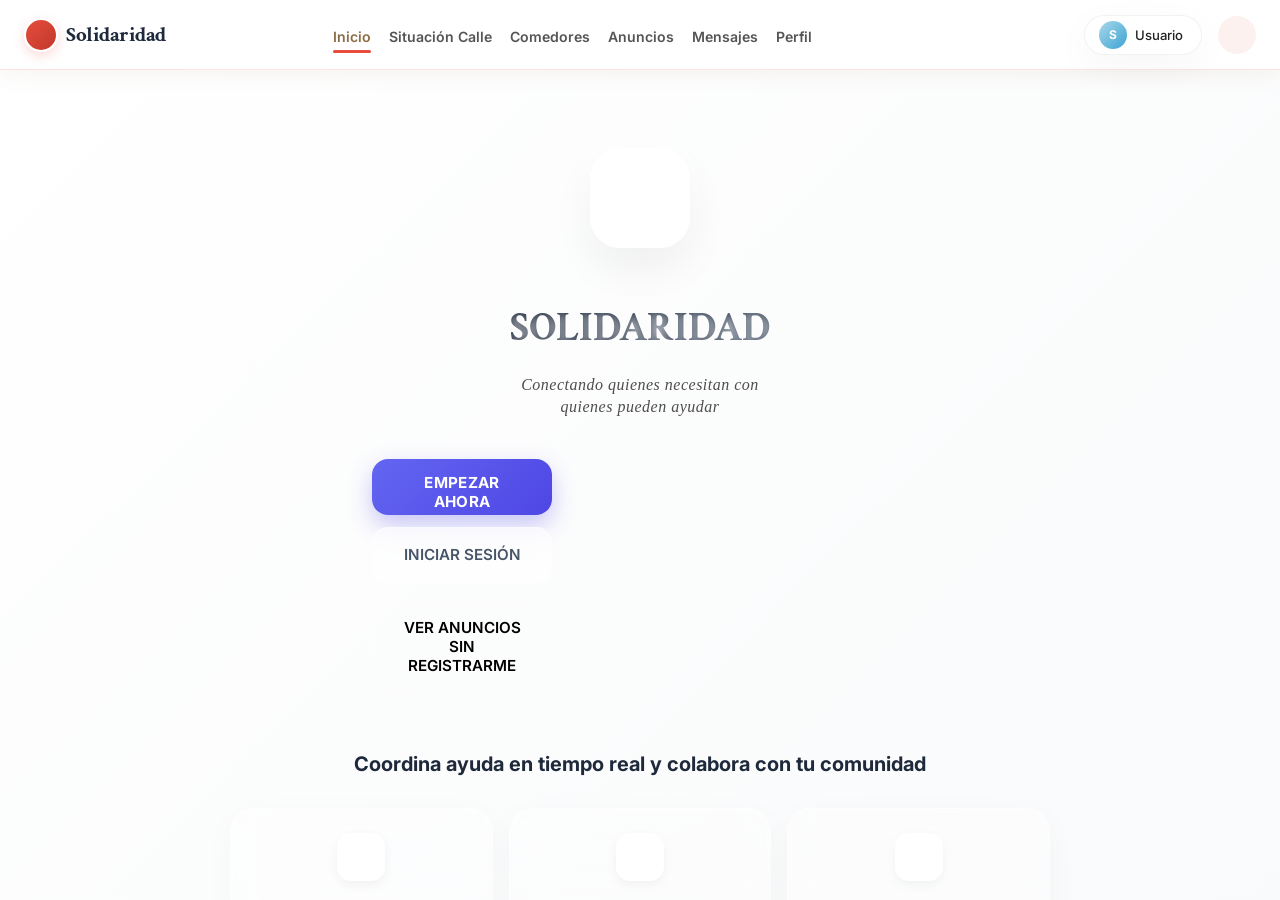
==== index.html @ c758ee8c "feat: enable deep-linked street alert sharing and public access for guests without login" ====
<!DOCTYPE html>
<html lang="es">
<head>
<meta charset="UTF-8">
<script>
if(navigator.serviceWorker){navigator.serviceWorker.getRegistrations().then(function(r){r.forEach(function(reg){reg.unregister();});});}
if(window.caches){caches.keys().then(function(n){n.forEach(function(k){caches.delete(k);});});}
</script>
    <!-- deploy-v337-20260515 -->
    
    <script>
    // Force unregister ALL service workers on every page load
    if ('serviceWorker' in navigator) {
        navigator.serviceWorker.getRegistrations().then(function(registrations) {
            for (var r of registrations) { r.unregister(); console.log('[SW] Unregistered:', r.scope); }
        });
    }
    </script>
    <meta name="viewport" content="width=device-width, initial-scale=1.0, maximum-scale=1.0, user-scalable=no">
    <title>SOLIDARIDAD</title>
    <meta http-equiv="Cache-Control" content="no-cache, no-store, must-revalidate">
    <meta http-equiv="Pragma" content="no-cache">
    <meta http-equiv="Expires" content="0">
    <link rel="manifest" href="manifest.json">
    <meta name="theme-color" content="#6366f1">
    <meta name="mobile-web-app-capable" content="yes">
    <meta name="apple-mobile-web-app-status-bar-style" content="black-translucent">
    <link rel="apple-touch-icon" href="assets/">
    <link rel="preconnect" href="https://fonts.googleapis.com">
    <link rel="preconnect" href="https://fonts.gstatic.com" crossorigin>
    <link href="https://fonts.googleapis.com/css2?family=Crimson+Text:ital,wght@0,400;0,600;0,700;1,400&family=Inter:wght@300;400;500;600&display=swap" rel="stylesheet"/>
    <link rel="stylesheet" href="https://cdn.jsdelivr.net/npm/remixicon@3.5.0/fonts/remixicon.css">
    <link rel="stylesheet" href="https://unpkg.com/leaflet@1.9.4/dist/leaflet.css"/>
    <script src="https://cdn.jsdelivr.net/npm/@supabase/supabase-js@2"></script>
    <link rel="stylesheet" href="index_v336.css?v=344">
    <script>
        // FIX: Force unregister service workers on ALL environments to kill aggressive caching
        if ('serviceWorker' in navigator) {
            navigator.serviceWorker.getRegistrations().then(function(registrations) {
                for(let registration of registrations) {
                    registration.unregister();
                    console.log('Unregistered SW globally');
                }
            });
        }
        if ('caches' in window) {
            caches.keys().then(function(names) {
                for (let name of names) caches.delete(name);
            });
        }
    </script>
    <style>
        /* FORCE FIX FOR COMO REZAR - BYPASS CACHE */
        #screen-como-rezar .rezar-scrollarea {
            display: block !important;
        }
        #screen-como-rezar .rezar-scrollarea > * {
            flex-shrink: 0 !important;
            margin-bottom: 16px !important;
        }
        #screen-como-rezar .rzr-accordion {
            min-height: 60px !important;
            opacity: 1 !important;
            visibility: visible !important;
        }
        #screen-como-rezar .rzr-accordion-header span {
            color: #1a3a5c !important;
            font-weight: bold !important;
        }
    </style>

<style>
/* Custom Dialog UI */
.custom-dialog-overlay {
    position: fixed; top: 0; left: 0; width: 100%; height: 100%;
    background: rgba(15, 23, 42, 0.75); backdrop-filter: blur(10px); -webkit-backdrop-filter: blur(10px);
    display: flex; align-items: center; justify-content: center;
    z-index: 999999; opacity: 0; transition: opacity 0.3s ease;
}
.custom-dialog-box {
    background: #ffffff; width: 90%; max-width: 400px;
    border-radius: 24px; box-shadow: 0 25px 50px -12px rgba(0,0,0,0.3);
    padding: 28px; transform: scale(0.9); opacity: 0; transition: all 0.3s cubic-bezier(0.34, 1.56, 0.64, 1);
    display: flex; flex-direction: column; gap: 16px;
}
.custom-dialog-overlay.active { opacity: 1; }
.custom-dialog-overlay.active .custom-dialog-box { transform: scale(1); opacity: 1; }

.custom-dialog-icon {
    width: 54px; height: 54px; border-radius: 50%;
    display: flex; align-items: center; justify-content: center;
    font-size: 1.7rem; margin: 0 auto;
}
.icon-info { background: #eff6ff; color: #3b82f6; }
.icon-question { background: #fef2f2; color: #ef4444; }
.icon-prompt { background: #f0fdf4; color: #22c55e; }

.custom-dialog-title { font-size: 1.3rem; font-weight: 800; color: #1e293b; text-align: center; margin: 0; line-height: 1.3; }
.custom-dialog-desc { font-size: 0.95rem; color: #64748b; text-align: center; margin: 0; line-height: 1.5; }
.custom-dialog-input {
    width: 100%; padding: 14px 16px; border: 2px solid #e2e8f0;
    border-radius: 14px; font-size: 1rem; color: #1e293b; outline: none;
    transition: all 0.2s; box-sizing: border-box; background: #f8fafc;
}
.custom-dialog-input:focus { border-color: #3b82f6; background: #ffffff; box-shadow: 0 0 0 4px rgba(59, 130, 246, 0.1); }

.custom-dialog-buttons { display: flex; gap: 12px; margin-top: 10px; }
.cd-btn {
    flex: 1; padding: 14px; border-radius: 14px; border: none; font-weight: 700;
    font-size: 0.95rem; cursor: pointer; transition: all 0.2s; display: flex; justify-content: center; align-items: center; gap: 8px;
}
.cd-btn-cancel { background: #f1f5f9; color: #475569; }
.cd-btn-cancel:hover { background: #e2e8f0; }
.cd-btn-confirm { background: linear-gradient(135deg, #0ea5e9, #0284c7); color: white; box-shadow: 0 4px 12px rgba(14, 165, 233, 0.3); }
.cd-btn-confirm:hover { transform: translateY(-2px); box-shadow: 0 6px 16px rgba(14, 165, 233, 0.4); }

@keyframes scFadeIn {
    from { opacity: 0; transform: translateY(10px); }
    to { opacity: 1; transform: translateY(0); }
}
@keyframes scSlideUp {
    from { opacity: 0; transform: translateY(20px); }
    to { opacity: 1; transform: translateY(0); }
}

/* WhatsApp Style Modals */
.wa-modal-overlay {
    position: fixed; top: 0; left: 0; width: 100%; height: 100%;
    background: rgba(11, 20, 26, 0.8); backdrop-filter: blur(4px); -webkit-backdrop-filter: blur(4px);
    display: flex; align-items: center; justify-content: center;
    z-index: 100000; animation: scFadeIn 0.2s ease;
}
.wa-modal-card {
    background: #ffffff; width: 85%; max-width: 320px;
    border-radius: 20px; padding: 24px; box-shadow: 0 20px 60px rgba(0,0,0,0.3);
    animation: waZoomIn 0.3s cubic-bezier(0.175, 0.885, 0.32, 1.275);
}
@keyframes waZoomIn {
    from { transform: scale(0.8); opacity: 0; }
    to { transform: scale(1); opacity: 1; }
}
.wa-modal-title { font-weight: 800; font-size: 1.2rem; color: #111b21; margin-bottom: 12px; }
.wa-modal-body { font-size: 1rem; color: #54656f; line-height: 1.5; margin-bottom: 24px; }
.wa-modal-actions { display: flex; justify-content: flex-end; gap: 8px; }
.wa-modal-btn { 
    padding: 10px 20px; border-radius: 25px; border: none; font-weight: 700; 
    font-size: 0.9rem; cursor: pointer; transition: all 0.2s; text-transform: uppercase; letter-spacing: 0.02em;
}
.wa-modal-btn-cancel { background: transparent; color: #008069; }
.wa-modal-btn-cancel:hover { background: #f8fafc; }
.wa-modal-btn-confirm { background: #008069; color: white; box-shadow: 0 4px 10px rgba(0, 128, 105, 0.2); }
.wa-modal-btn-danger { background: #ef4444; color: white; box-shadow: 0 4px 10px rgba(239, 68, 68, 0.2); }
.wa-modal-btn:active { transform: scale(0.95); }
</style>

<script>
window.CustomUI = {
    _createOverlay: function() {
        var existing = document.getElementById('custom-dialog-overlay');
        if (existing) existing.remove();
        var overlay = document.createElement('div');
        overlay.id = 'custom-dialog-overlay';
        overlay.className = 'custom-dialog-overlay';
        document.body.appendChild(overlay);
        return overlay;
    },
    
    prompt: function(title, desc, placeholder) {
        return new Promise(resolve => {
            var overlay = this._createOverlay();
            overlay.innerHTML = `
                <div class="custom-dialog-box">
                    <div class="custom-dialog-icon icon-prompt"><i class="ri-image-edit-fill"></i></div>
                    <h3 class="custom-dialog-title">`+title+`</h3>
                    `+(desc ? `<p class="custom-dialog-desc">`+desc+`</p>` : '')+`
                    <input type="text" id="cd-input" class="custom-dialog-input" placeholder="`+(placeholder || '')+`" autocomplete="off">
                    <div class="custom-dialog-buttons">
                        <button class="cd-btn cd-btn-cancel" id="cd-cancel">Omitir</button>
                        <button class="cd-btn cd-btn-confirm" id="cd-confirm">Guardar <i class="ri-check-line"></i></button>
                    </div>
                </div>
            `;
            
            setTimeout(() => overlay.classList.add('active'), 10);
            const input = document.getElementById('cd-input');
            setTimeout(() => input.focus(), 100);
            
            const close = (val) => {
                overlay.classList.remove('active');
                setTimeout(() => overlay.remove(), 300);
                resolve(val);
            };
            
            document.getElementById('cd-cancel').onclick = () => close(null);
            document.getElementById('cd-confirm').onclick = () => close(input.value);
            input.onkeydown = (e) => { if(e.key === 'Enter') close(input.value); };
        });
    }
,
        alert: function(title, desc, type) {
        return new Promise(resolve => {
            var overlay = this._createOverlay();
            var iconClass = type === 'error' ? 'icon-question' : 'icon-info';
            var icon = type === 'error' ? 'ri-error-warning-fill' : 'ri-information-fill';
            
            overlay.innerHTML = `
                <div class="custom-dialog-box">
                    <div class="custom-dialog-icon `+iconClass+`"><i class="`+icon+`"></i></div>
                    <h3 class="custom-dialog-title">`+title+`</h3>
                    <p class="custom-dialog-desc">`+desc+`</p>
                    <div class="custom-dialog-buttons">
                        <button class="cd-btn cd-btn-confirm" id="cd-ok" style="width:100%">Entendido</button>
                    </div>
                </div>
            `;
            
            setTimeout(() => overlay.classList.add('active'), 10);
            
            const close = () => {
                overlay.classList.remove('active');
                setTimeout(() => overlay.remove(), 300);
                resolve();
            };
            
            document.getElementById('cd-ok').onclick = close;
        });
    },
        alert: function(title, desc, type) {
        return new Promise(resolve => {
            var overlay = this._createOverlay();
            var iconClass = type === 'error' ? 'icon-question' : 'icon-info';
            var icon = type === 'error' ? 'ri-error-warning-fill' : 'ri-information-fill';
            
            overlay.innerHTML = `
                <div class="custom-dialog-box">
                    <div class="custom-dialog-icon `+iconClass+`"><i class="`+icon+`"></i></div>
                    <h3 class="custom-dialog-title">`+title+`</h3>
                    <p class="custom-dialog-desc">`+desc+`</p>
                    <div class="custom-dialog-buttons">
                        <button class="cd-btn cd-btn-confirm" id="cd-ok" style="width:100%">Entendido</button>
                    </div>
                </div>
            `;
            
            setTimeout(() => overlay.classList.add('active'), 10);
            
            const close = () => {
                overlay.classList.remove('active');
                setTimeout(() => overlay.remove(), 300);
                resolve();
            };
            
            document.getElementById('cd-ok').onclick = close;
        });
    },
    confirm: function(title, desc) {
        return new Promise(resolve => {
            var overlay = this._createOverlay();
            overlay.innerHTML = `
                <div class="custom-dialog-box">
                    <div class="custom-dialog-icon icon-question"><i class="ri-question-fill"></i></div>
                    <h3 class="custom-dialog-title">`+title+`</h3>
                    <p class="custom-dialog-desc">`+desc+`</p>
                    <div class="custom-dialog-buttons">
                        <button class="cd-btn cd-btn-cancel" id="cd-cancel">Cancelar</button>
                        <button class="cd-btn cd-btn-confirm" id="cd-confirm" style="background:linear-gradient(135deg, #ef4444, #dc2626);box-shadow:0 4px 12px rgba(239, 68, 68, 0.3)">Confirmar</button>
                    </div>
                </div>
            `;
            setTimeout(() => overlay.classList.add('active'), 10);
            const close = (val) => {
                overlay.classList.remove('active');
                setTimeout(() => overlay.remove(), 300);
                resolve(val);
            };
            document.getElementById('cd-cancel').onclick = () => close(false);
            document.getElementById('cd-confirm').onclick = () => close(true);
        });
    }
};
</script>
</head>
<body>
<div id="app-container">
    <!-- MOBILE HEADER NAV -->
    <div class="mobile-header" id="mobile-header">
        <div class="mobile-header-top">
            <div class="mobile-header-logo">
                <div class="mobile-header-avatar">
                    <i class="ri-hand-heart-fill"></i>
                </div>
                <div class="mobile-header-info">
                    <span class="mobile-header-title">SOLIDARIDAD</span>
                </div>
            </div>
            <div class="header-actions">
                <button class="hamburger-btn" onclick="openGlobalSearch()"><i class="ri-search-line"></i></button>
                <button class="hamburger-btn" id="hamburger-btn" onclick="app.toggleMobileMenu()"><i class="ri-menu-line"></i></button>
            </div>
        </div>
        <nav class="mobile-header-nav" id="mobile-nav-links">
            <a href="#" class="active" onclick="app.mobileNav('screen-splash')"><i class="ri-home-4-line"></i> Inicio</a>
            <a href="#" onclick="app.mobileNav('screen-situacion-calle')"><i class="ri-alert-line"></i> Situación Calle</a>
            <a href="#" onclick="app.mobileNav('screen-Comedores')"><i class="ri-building-4-line"></i> Comedores</a>
            <a href="#" onclick="app.mobileNav('screen-anuncios')"><i class="ri-megaphone-line"></i> Anuncios</a>
            <a href="#" onclick="openMensajesPanel(); app.toggleMobileMenu();" class="nav-chat-link"><i class="ri-chat-3-line"></i> Mensajes<span class="nav-msg-badge" id="sidebar-msg-badge" style="display:none">0</span></a>
            <a href="#" onclick="app.mobileNav('screen-notificaciones')" class="auth-only-link" style="display:none;"><i class="ri-notification-3-line"></i> Notificaciones</a>
            <a href="#" onclick="app.mobileNav('screen-profile')"><i class="ri-user-line"></i> Perfil</a>
        </nav>
    </div>

    <!-- DESKTOP HEADER -->
    <header id="desktop-header" class="desktop-header">
        <div class="header-logo">
            <div class="header-avatar">
                <i class="ri-hand-heart-fill"></i>
            </div>
            <div class="header-info">
                <h2>Solidaridad</h2>
            </div>
        </div>
        <nav class="header-nav">
            <a href="#" class="active" onclick="app.navigate('screen-splash')">Inicio</a>
            <a href="#" onclick="app.navigate('screen-situacion-calle')">Situación Calle</a>
            <a href="#" onclick="app.navigate('screen-Comedores')">Comedores</a>
            <a href="#" onclick="app.navigate('screen-anuncios')">Anuncios</a>
            <a href="#" onclick="openMensajesPanel();" id="desktop-msg-item">Mensajes</a>
            <a href="#" onclick="app.navigate('screen-notificaciones')" class="auth-only-link" style="display:none;">Notificaciones</a>
            <a href="#" onclick="app.navigate('screen-profile')">Perfil</a>
        </nav>
        <div class="header-user">
            <button class="icon-btn" onclick="openGlobalSearch()" title="Buscar" style="font-size:1.1rem;color:var(--clr-text-title)"><i class="ri-search-line"></i></button>
            <div class="translate-dropdown">
                <button class="icon-btn" title="Traducir" style="font-size:1.1rem;color:var(--clr-text-title)" onclick="toggleTranslateMenu()"><i class="ri-translate-2"></i></button>
                <div class="translate-menu glass" id="translate-menu">
                    <div class="translate-menu-title"><i class="ri-translate-2"></i> Traducir p?gina</div>
                    <a onclick="translatePage('es')">???? Espa?ol</a>
                    <a onclick="translatePage('en')">???? English</a>
                    <a onclick="translatePage('pt')">???? Portugu?s</a>
                    <a onclick="translatePage('fr')">???? Fran?ais</a>
                    <a onclick="translatePage('it')">???? Italiano</a>
                    <a onclick="translatePage('de')">???? Deutsch</a>
                    <a onclick="translatePage('pl')">???? Polski</a>
                    <a onclick="translatePage('nl')">???? Nederlands</a>
                    <a onclick="translatePage('ru')">???? ???????</a>
                    <a onclick="translatePage('uk')">???? ??????????</a>
                    <a onclick="translatePage('ar')">???? ???????</a>
                    <a onclick="translatePage('zh-CN')">???? ??</a>
                    <a onclick="translatePage('ja')">???? ???</a>
                    <a onclick="translatePage('ko')">???? ???</a>
                    <a onclick="translatePage('hi')">???? ??????</a>
                    <a onclick="translatePage('tl')">???? Filipino</a>
                    <a onclick="translatePage('vi')">???? Ti?ng Vi?t</a>
                    <a onclick="translatePage('sw')">???? Kiswahili</a>
                    <a onclick="translatePage('la')">??? Latina</a>
                </div>
            </div>
            <div class="user-dropdown glass" onclick="app.navigate('screen-profile')" style="cursor:pointer">
                <div class="header-avatar-mini" id="header-avatar-mini">S</div>
                <img class="header-avatar-mini-img" id="header-avatar-mini-img" style="display:none" alt="" src=""/>
                <span id="header-user-name">Usuario</span><i class="ri-arrow-down-s-line"></i>
            </div>
            <a href="#" class="header-logout-link" onclick="app.handleLogout()" title="Cerrar Sesión"><i class="ri-logout-box-r-line"></i></a>
        </div>
    </header>

    <script>
        (function() {
            var params = new URLSearchParams(window.location.search);
            if (params.has('anuncio')) {
                document.documentElement.setAttribute('data-deep-link', 'anuncio');
            }
        })();
    </script>
    <style>
        [data-deep-link="anuncio"] #screen-splash { display: none !important; }
        [data-deep-link="anuncio"] #screen-anuncios { display: block !important; }
    </style>
    <!-- 1. SPLASH -->
    <section id="screen-splash" class="screen splash-bg active">
        <div style="position:fixed; bottom:10px; left:10px; color:white; z-index:9999; font-size:10px; opacity:0.5;">V356-FIXED</div>
        <div class="splash-header">
            <div id="splash-beads" style="display:none; position:absolute;"></div>
            <div class="mary-avatar-container" style="position: relative;">
                <div class="mary-avatar">
                    <i class="ri-heart-fill" style="font-size: 4rem; color: #ef4444;"></i>
                </div>
            </div>
            <h1 class="logo-title">SOLIDARIDAD</h1>
            <p class="logo-subtitle">Conectando quienes necesitan con quienes pueden ayudar</p>
        </div>
        <div class="splash-bottom">
            <button class="btn btn-primary" onclick="app.navigate('screen-register')">EMPEZAR AHORA</button>
            <button class="btn btn-secondary glass-btn" onclick="app.navigate('screen-login')">INICIAR SESIÓN</button>
            <button class="btn btn-secondary" style="background:rgba(255,255,255,0.1);border:1px solid rgba(255,255,255,0.2);margin-top:8px;" onclick="app.navigate('screen-anuncios')">VER ANUNCIOS SIN REGISTRARME</button>
        </div>
        <div class="splash-extended-content">
            <h3 class="splash-intro-text">Coordina ayuda en tiempo real y colabora con tu comunidad</h3>
            <div class="splash-cards">
                <div class="glass card feature-card">
                    <div class="feature-icon"><i class="ri-map-pin-2-fill"></i></div>
                    <h4>Alertas en<br>tiempo real</h4>
                    <p>Reporta y encuentra situaciones de calle cerca de ti.</p>
                </div>
                <div class="glass card feature-card">
                    <div class="feature-icon"><i class="ri-hand-heart-line"></i></div>
                    <h4>Compromisos de ayuda</h4>
                    <p>Dona abrigo, comida o medicina de forma coordinada.</p>
                </div>
                <div class="glass card feature-card">
                    <div class="feature-icon"><i class="ri-team-fill"></i></div>
                    <h4>Comunidad Solidaria</h4>
                    <p>Chatea con otros voluntarios y organiza la logística.</p>
                </div>
            </div>
            
            <h2 class="splash-how-it-works" style="text-align:center; margin: 40px 0 20px; font-weight:800; color:#1e293b;">Cómo Funciona</h2>
            <div class="how-it-works-steps" style="display:flex; flex-direction:column; gap:16px;">
                <div class="step-item glass card">
                    <div class="step-number">1</div>
                    <div class="step-icon"><i class="ri-search-line"></i></div>
                    <div style="flex:1">
                        <h4 style="margin:0; font-weight:700;">Encuentra una Alerta</h4>
                        <p style="margin:0; font-size:0.85rem; color:#64748b;">Mira el mapa para ver dónde se necesita ayuda hoy.</p>
                    </div>
                </div>
                <div class="step-item glass card">
                    <div class="step-number">2</div>
                    <div class="step-icon"><i class="ri-hand-heart-line"></i></div>
                    <div style="flex:1">
                        <h4 style="margin:0; font-weight:700;">Súmate y Ayuda</h4>
                        <p style="margin:0; font-size:0.85rem; color:#64748b;">Confirma qué puedes aportar (comida, abrigo, etc).</p>
                    </div>
                </div>
                <div class="step-item glass card">
                    <div class="step-number">3</div>
                    <div class="step-icon"><i class="ri-chat-check-line"></i></div>
                    <div style="flex:1">
                        <h4 style="margin:0; font-weight:700;">Coordina el Encuentro</h4>
                        <p style="margin:0; font-size:0.85rem; color:#64748b;">Usa el foro de la alerta para coordinar con otros.</p>
                    </div>
                </div>
            </div>
        </div>
    </section>

    <!-- 1.5 REGISTER -->
    <section id="screen-register" class="screen auth-bg">
        <div class="top-bar glass"><button class="icon-btn" onclick="app.navigate('screen-splash')"><i class="ri-arrow-left-line"></i></button><h2>Crear Cuenta</h2><div style="width:24px"></div></div>
        <div class="auth-scrollarea"><div class="auth-card glass card">
            <div class="auth-header"><div class="auth-icon-circle"><i class="ri-user-add-fill"></i></div><h3>&#218;nete a SOLIDARIDAD</h3><p>Crea tu cuenta para encontrar rosarios cerca</p></div>
            <form id="register-form" class="auth-form" novalidate>
                <div class="auth-field"><label for="reg-name"><i class="ri-user-line" style="color:#6366f1"></i> Nombre Completo</label><div class="input-wrapper"><input type="text" id="reg-name" placeholder="Ej: Mar&#237;a Garc&#237;a" autocomplete="name"/><span class="field-check"><i class="ri-check-line"></i></span></div><span class="field-error"></span></div>
                <div class="auth-field"><label for="reg-email"><i class="ri-mail-line" style="color:#e67e22"></i> Email</label><div class="input-wrapper"><input type="email" id="reg-email" placeholder="tu@email.com" autocomplete="email"/><span class="field-check"><i class="ri-check-line"></i></span></div><span class="field-error"></span></div>
                <div class="auth-field"><label for="reg-password"><i class="ri-lock-line" style="color:#e74c3c"></i> Contrase&#241;a</label><div class="input-wrapper"><input type="password" id="reg-password" placeholder="M&#237;nimo 8 caracteres" autocomplete="new-password"/><button type="button" class="toggle-password"><i class="ri-eye-line"></i></button></div><div class="password-strength-row"><div class="password-strength-meter" id="password-strength-meter"><div class="strength-bar"></div><div class="strength-bar"></div><div class="strength-bar"></div><div class="strength-bar"></div></div><span class="password-strength-label" id="password-strength-label"></span></div><div class="password-checklist" id="password-checklist"><div class="pw-check-item failed"><i class="ri-checkbox-blank-circle-line check-off"></i><i class="ri-checkbox-circle-fill check-on"></i> M&#237;nimo 8 caracteres</div><div class="pw-check-item failed"><i class="ri-checkbox-blank-circle-line check-off"></i><i class="ri-checkbox-circle-fill check-on"></i> Una letra may&#250;scula</div><div class="pw-check-item failed"><i class="ri-checkbox-blank-circle-line check-off"></i><i class="ri-checkbox-circle-fill check-on"></i> Una letra min&#250;scula</div><div class="pw-check-item failed"><i class="ri-checkbox-blank-circle-line check-off"></i><i class="ri-checkbox-circle-fill check-on"></i> Un n&#250;mero</div><div class="pw-check-item failed"><i class="ri-checkbox-blank-circle-line check-off"></i><i class="ri-checkbox-circle-fill check-on"></i> Un car&#225;cter especial (!@#$...)</div></div><span class="field-error"></span></div>
                <div class="auth-field"><label for="reg-confirm-password"><i class="ri-lock-check-line" style="color:#27ae60"></i> Confirmar Contraseña</label><div class="input-wrapper"><input type="password" id="reg-confirm-password" placeholder="Repite tu contraseña" autocomplete="new-password"/><button type="button" class="toggle-password"><i class="ri-eye-line"></i></button></div><span class="field-error"></span></div>
                <div class="auth-field"><label for="reg-city"><i class="ri-map-pin-line" style="color:#2980b9"></i> Ciudad</label><div class="input-wrapper"><input type="text" id="reg-city" placeholder="Ej: Buenos Aires" autocomplete="address-level2"/><span class="field-check"><i class="ri-check-line"></i></span></div><span class="field-error"></span></div>
                <div class="auth-tos"><label class="tos-check"><input type="checkbox" id="reg-tos"/><span class="tos-checkmark"><i class="ri-check-line"></i></span><span class="tos-text">Acepto los <a href="#" onclick="event.stopPropagation()">T&#233;rminos de Servicio</a> y la <a href="#" onclick="event.stopPropagation()">Pol&#237;tica de Privacidad</a></span></label></div>
                <button type="submit" class="btn btn-primary btn-auth-submit"><span class="btn-text"><i class="ri-shield-check-fill"></i> Crear Mi Cuenta</span><span class="btn-loader"><i class="ri-loader-4-line"></i></span></button>
                <div class="auth-security-badge"><i class="ri-shield-keyhole-fill"></i> Conexión segura &mdash; Datos encriptados</div>
            </form>
            <div class="auth-switch">&#191;Ya tienes cuenta? <a href="#" onclick="app.navigate('screen-login')">Inicia Sesión</a></div>
        </div></div>
    </section>

    <!-- 1.6 LOGIN -->
    <section id="screen-login" class="screen auth-bg">
        <div class="top-bar glass"><button class="icon-btn" onclick="app.navigate('screen-splash')"><i class="ri-arrow-left-line"></i></button><h2>Iniciar Sesión</h2><div style="width:24px"></div></div>
        <div class="auth-scrollarea"><div class="auth-card glass card">
            <div class="auth-header"><div class="auth-icon-circle"><i class="ri-login-circle-fill"></i></div><h3>¡ Bienvenido de vuelta!</h3><p>Ingresa a tu cuenta para continuar</p></div>
            <form id="login-form" class="auth-form" novalidate>
                <div class="auth-field"><label for="login-email"><i class="ri-mail-line" style="color:#e67e22"></i> Email</label><div class="input-wrapper"><input type="email" id="login-email" placeholder="tu@email.com" autocomplete="email"/><span class="field-check"><i class="ri-check-line"></i></span></div><span class="field-error"></span></div>
                <div class="auth-field"><label for="login-password"><i class="ri-lock-line" style="color:#e74c3c"></i> Contraseña</label><div class="input-wrapper"><input type="password" id="login-password" placeholder="Tu contraseña" autocomplete="current-password"/><button type="button" class="toggle-password"><i class="ri-eye-line"></i></button></div><span class="field-error"></span></div>
                <a href="#" class="forgot-password-link" onclick="app.navigate('screen-forgot-password')"><i class="ri-key-2-line"></i> ¿Olvidaste tu contraseña?</a>
                <button type="submit" class="btn btn-primary btn-auth-submit"><span class="btn-text"><i class="ri-login-box-fill"></i> Iniciar Sesión</span><span class="btn-loader"><i class="ri-loader-4-line"></i></span></button>
                <div class="auth-security-badge"><i class="ri-shield-keyhole-fill"></i> Conexión segura — Protección anti-fuerza bruta</div>
            </form>
            <div class="auth-switch">No tienes cuenta? <a href="#" onclick="app.navigate('screen-register')">Regístrate</a></div>
        </div></div>
    </section>

    <!-- 1.7 FORGOT PASSWORD -->
    <section id="screen-forgot-password" class="screen auth-bg">
        <div class="top-bar glass"><button class="icon-btn" onclick="app.navigate('screen-login')"><i class="ri-arrow-left-line"></i></button><h2>Recuperar Contraseña</h2><div style="width:24px"></div></div>
        <div class="auth-scrollarea"><div class="auth-card glass card">
            <div class="auth-header">
                <div class="auth-icon-circle forgot-icon"><i class="ri-mail-send-fill"></i></div>
                <h3>¿Olvidaste tu contraseña?</h3>
                <p>Ingresa tu email y te daremos un código de recuperación</p>
            </div>
            <form id="forgot-password-form" class="auth-form" novalidate>
                <div class="auth-field"><label for="forgot-email"><i class="ri-mail-line"></i> Email registrado</label><div class="input-wrapper"><input type="email" id="forgot-email" placeholder="tu@email.com" autocomplete="email"/><span class="field-check"><i class="ri-check-line"></i></span></div><span class="field-error"></span></div>
                <button type="submit" class="btn btn-primary btn-auth-submit btn-forgot"><span class="btn-text"><i class="ri-send-plane-fill"></i> Enviar Código</span><span class="btn-loader"><i class="ri-loader-4-line"></i></span></button>
            </form>
            <div class="auth-switch"><a href="#" onclick="app.navigate('screen-login')"><i class="ri-arrow-left-s-line"></i> Volver al Login</a></div>
        </div></div>
    </section>

    <!-- 1.8 RESET PASSWORD -->
    <section id="screen-reset-password" class="screen auth-bg">
        <div class="top-bar glass"><button class="icon-btn" onclick="app.navigate('screen-forgot-password')"><i class="ri-arrow-left-line"></i></button><h2>Nueva Contraseña</h2><div style="width:24px"></div></div>
        <div class="auth-scrollarea"><div class="auth-card glass card">
            <div class="auth-header">
                <div class="auth-icon-circle create-icon"><i class="ri-lock-unlock-fill"></i></div>
                <h3>Crea tu nueva contraseña</h3>
                <p>Ingresa el código y tu nueva contraseña</p>
            </div>
            <div class="recovery-code-display glass" id="recovery-code-display">
                <span class="recovery-label">Tu código de recuperación:</span>
                <span class="recovery-code" id="recovery-code-value">------</span>
                <span class="recovery-hint"><i class="ri-information-line"></i> Copia este código e ingrésalo abajo</span>
            </div>
            <form id="reset-password-form" class="auth-form" novalidate>
                <div class="auth-field"><label for="reset-code"><i class="ri-key-2-fill"></i> Código</label><div class="input-wrapper"><input type="text" id="reset-code" placeholder="Código de 6 dígitos" maxlength="6" autocomplete="off" style="letter-spacing:4px;text-align:center;font-weight:600"/><span class="field-check"><i class="ri-check-line"></i></span></div><span class="field-error"></span></div>
                <div class="auth-field"><label for="reset-password"><i class="ri-lock-line"></i> Nueva Contraseña</label><div class="input-wrapper"><input type="password" id="reset-password" placeholder="Mínimo 8 caracteres" autocomplete="new-password"/><button type="button" class="toggle-password"><i class="ri-eye-line"></i></button></div><div class="password-strength-row"><div class="password-strength-meter" id="reset-strength-meter"><div class="strength-bar"></div><div class="strength-bar"></div><div class="strength-bar"></div></div><span class="password-strength-label" id="reset-strength-label"></span></div><span class="field-error"></span></div>
                <div class="auth-field"><label for="reset-confirm"><i class="ri-lock-check-line"></i> Confirmar</label><div class="input-wrapper"><input type="password" id="reset-confirm" placeholder="Repite tu nueva contraseña" autocomplete="new-password"/><button type="button" class="toggle-password"><i class="ri-eye-line"></i></button></div><span class="field-error"></span></div>
                <button type="submit" class="btn btn-primary btn-auth-submit btn-create-rosary"><span class="btn-text"><i class="ri-shield-check-fill"></i> Cambiar Contraseña</span><span class="btn-loader"><i class="ri-loader-4-line"></i></span></button>
            </form>
            <div class="auth-switch"><a href="#" onclick="app.navigate('screen-login')"><i class="ri-arrow-left-s-line"></i> Volver al Login</a></div>
        </div></div>
    </section>

    <!-- 2. BUSCAR ROSARIO -->
    <section id="screen-map" class="screen buscar-screen">
        <div class="top-bar glass buscar-topbar">
            <button class="icon-btn" onclick="app.navigate('screen-splash')"><i class="ri-arrow-left-line"></i></button>
            <h2><i class="ri-compass-discover-fill" style="color:var(--clr-primary);margin-right:6px"></i> Buscar Rosarios</h2>
            <button class="icon-btn buscar-filter-btn" onclick="app.navigate('screen-create-rosary')" title="Crear Rosario"><i class="ri-add-circle-fill"></i></button>
        </div>

        <!-- Floating Search & Filters -->
        <div class="buscar-overlay-controls">
            <div class="buscar-search-bar glass">
                <i class="ri-search-line"></i>
                <input type="text" placeholder="Buscar por lugar, barrio o intención..." id="buscar-search-input" oninput="app.filterBuscarCards(this.value)">
                <button class="buscar-location-btn" title="Mi ubicación"><i class="ri-focus-3-line"></i></button>
            </div>
            <div class="buscar-filter-chips">
                <button class="buscar-chip active" onclick="app.filterByTime(this,'all')"><i class="ri-apps-fill"></i> Todos</button>
                <button class="buscar-chip" onclick="app.filterByTime(this,'today')"><i class="ri-calendar-check-fill"></i> Hoy</button>
                <button class="buscar-chip" onclick="app.filterByTime(this,'tomorrow')"><i class="ri-calendar-event-fill"></i> Mañana</button>
                <button class="buscar-chip" onclick="app.filterByTime(this,'week')"><i class="ri-calendar-2-fill"></i> Semana</button>
            </div>
        </div>

        <!-- Map -->
        <div class="buscar-map-section">
            <div id="buscar-map"></div>
            <div class="buscar-map-gradient-top"></div>
            <div class="buscar-map-gradient-bottom"></div>
        </div>

        <!-- Stats Banner -->
        <div class="buscar-stats-banner">
            <div class="buscar-stat">
                <i class="ri-map-pin-fill" style="color:#3DA3D4"></i>
                <span class="buscar-stat-num" id="buscar-stat-rosaries">0</span>
                <span class="buscar-stat-label">Rosarios</span>
            </div>
            <div class="buscar-stat-divider"></div>
            <div class="buscar-stat">
                <i class="ri-group-fill" style="color:#27ae60"></i>
                <span class="buscar-stat-num" id="buscar-stat-people">0</span>
                <span class="buscar-stat-label">Personas</span>
            </div>
            <div class="buscar-stat-divider"></div>
            <div class="buscar-stat">
                <i class="ri-time-fill" style="color:#e67e22"></i>
                <span class="buscar-stat-num">Hoy</span>
                <span class="buscar-stat-label">Próximo</span>
            </div>
        </div>

        <!-- Rosary Cards List -->
        <div class="buscar-cards-area">
            <div class="buscar-cards-header">
                <h3><i class="ri-hand-heart-fill"></i> Rosarios Cercanos</h3>
                <span class="buscar-cards-count" id="buscar-cards-count">0 encontrados</span>
            </div>
            <div class="rosary-list" id="rosary-list">
            </div>
            <div class="buscar-empty-state" id="buscar-empty">
                <i class="ri-search-eye-line"></i>
                <h4>No hay rosarios creados aún</h4>
                <p>Sé el primero en crear un rosario en tu zona</p>
                <button class="btn btn-primary" onclick="app.navigate('screen-create-rosary')"><i class="ri-add-line"></i> Crear Rosario</button>
            </div>
        </div>

        <!-- FAB -->
        <button class="fab-create-new" onclick="app.navigate('screen-create-rosary')" title="Crear un Rosario">
            <i class="ri-add-line"></i>
            <span>Crear</span>
        </button>
    </section>

    <!-- 2.01 ANUNCIOS -->
    <section id="screen-anuncios" class="screen gradient-bg">
        <div class="top-bar glass">
            <button class="icon-btn" onclick="app.navigate('screen-splash')"><i class="ri-arrow-left-line"></i></button>
            <h2><i class="ri-megaphone-fill" style="color:var(--clr-primary);margin-right:6px"></i> Anuncios y Actividades</h2>
            <button class="icon-btn" onclick="app.openAnuncioModal()" title="Publicar Anuncio"><i class="ri-add-circle-fill"></i></button>
        </div>

        <!-- BUSCADOR DE USUARIOS -->
        <div id="anuncios-search-container" style="padding:12px 16px 0; position:relative; z-index:50; flex-shrink:0;">
            <div style="position:relative;">
                <i class="ri-search-line" style="position:absolute;left:14px;top:50%;transform:translateY(-50%);color:#94a3b8;font-size:1.1rem;pointer-events:none;"></i>
                <input
                    id="anuncios-user-search"
                    type="text"
                    placeholder="Buscar por usuario o fundación..."
                    oninput="app.onAnuncioUserSearch(this.value)"
                    autocomplete="off"
                    style="width:100%;padding:12px 40px 12px 40px;border:1.5px solid #e2e8f0;border-radius:14px;font-size:0.95rem;font-family:inherit;background:white;color:#1e293b;outline:none;box-shadow:0 2px 8px rgba(0,0,0,0.06);transition:border-color 0.2s,box-shadow 0.2s;"
                    onfocus="this.style.borderColor='#3b82f6';this.style.boxShadow='0 0 0 3px rgba(59,130,246,0.12)'"
                    onblur="this.style.borderColor='#e2e8f0';this.style.boxShadow='0 2px 8px rgba(0,0,0,0.06)'"
                >
                <button id="anuncios-search-clear" onclick="app.clearAnuncioUserFilter()" style="display:none;position:absolute;right:10px;top:50%;transform:translateY(-50%);background:none;border:none;color:#94a3b8;font-size:1.2rem;cursor:pointer;padding:4px;"><i class="ri-close-circle-fill"></i></button>
            </div>
            <!-- Dropdown sugerencias -->
            <div id="anuncios-user-dropdown" style="display:none;position:absolute;top:calc(100% + 4px);left:16px;right:16px;background:white;border:1px solid #e2e8f0;border-radius:14px;box-shadow:0 12px 30px rgba(0,0,0,0.12);z-index:200;max-height:240px;overflow-y:auto;"></div>
        </div>

        <!-- Chip de filtro activo -->
        <div id="anuncios-filter-chip" style="display:none;padding:8px 16px 0;flex-shrink:0;">
            <div style="display:inline-flex;align-items:center;gap:8px;background:linear-gradient(135deg,#3b82f6,#2563eb);color:white;padding:6px 14px;border-radius:20px;font-size:0.85rem;font-weight:600;">
                <i class="ri-user-fill"></i>
                <span id="anuncios-filter-label">Todos</span>
                <button onclick="app.clearAnuncioUserFilter()" style="background:rgba(255,255,255,0.25);border:none;color:white;border-radius:50%;width:20px;height:20px;display:flex;align-items:center;justify-content:center;cursor:pointer;font-size:0.75rem;padding:0;"><i class="ri-close-line"></i></button>
            </div>
        </div>

        <div class="intenciones-scrollarea">
            <div class="intenciones-hero" style="background:linear-gradient(135deg,#1e3a8a,#3b82f6);">
                <div class="intenciones-hero-icon"><i class="ri-megaphone-fill"></i></div>
                <h2>Publicaciones de Fundaciones</h2>
                <p style="color:rgba(255,255,255,0.85);text-align:center;font-size:0.95rem;max-width:300px;margin:0 auto;">Descubre y comparte las \u00faltimas actividades solidarias en tu comunidad.</p>
            </div>

            <!-- List of Anuncios -->
            <div class="community-intentions" style="padding-bottom:80px;">
                <div class="community-intentions-list" id="anuncios-list" style="display:flex;flex-direction:column;gap:16px;">
                    <!-- Cards populated by app.loadAnuncios() -->
                </div>
            </div>
        </div>

        <!-- FAB -->
        <button class="fab-create-new" onclick="app.openAnuncioModal()" title="Publicar un Anuncio" style="background:linear-gradient(135deg,#3b82f6,#2563eb);">
            <i class="ri-add-line"></i>
            <span>Publicar</span>
        </button>
    </section>


    <!-- ANUNCIOS MODAL -->
    <div id="anuncio-modal-overlay" class="custom-dialog-overlay" style="display:none;z-index:100000;">
        <div class="custom-dialog-box" style="max-width:500px;max-height:90vh;overflow-y:auto;">
            <div class="custom-dialog-icon icon-prompt" style="background:#eff6ff;color:#3b82f6;"><i class="ri-megaphone-fill"></i></div>
            <h3 class="custom-dialog-title">Publicar Anuncio</h3>
            <p class="custom-dialog-desc">Completa los datos de la actividad de tu fundación.</p>
            <form id="form-anuncio" onsubmit="event.preventDefault();app.submitAnuncio();" style="display:flex;flex-direction:column;gap:12px;margin-top:10px;">
                <input type="text" id="anuncio-title" class="custom-dialog-input" placeholder="Título del anuncio..." required>
                <textarea id="anuncio-desc" class="custom-dialog-input" placeholder="Descripción detallada de la actividad..." rows="4" required style="resize:vertical;font-family:inherit;"></textarea>
                <div style="border:2px dashed #cbd5e1;padding:16px;border-radius:14px;text-align:center;cursor:pointer;background:#f8fafc;" onclick="document.getElementById('anuncio-photo-input').click()">
                    <i class="ri-image-add-fill" style="font-size:2rem;color:#94a3b8;"></i>
                    <p style="margin:8px 0 0;color:#64748b;font-size:0.9rem;">Toca para subir una foto</p>
                    <input type="file" id="anuncio-photo-input" accept="image/*" style="display:none;" onchange="app.handleAnuncioPhoto(event)">
                    <img id="anuncio-photo-preview" src="" style="display:none;width:100%;max-height:200px;object-fit:cover;border-radius:8px;margin-top:10px;">
                </div>
                <div class="custom-dialog-buttons" style="margin-top:16px;">
                    <button type="button" class="cd-btn cd-btn-cancel" onclick="app.closeAnuncioModal()">Cancelar</button>
                    <button type="submit" class="cd-btn cd-btn-confirm" id="btn-submit-anuncio" style="background:linear-gradient(135deg,#3b82f6,#2563eb);">Publicar <i class="ri-send-plane-fill"></i></button>
                </div>
            </form>
        </div>
    </div>

    <!-- 2.05 MIS INTENCIONES -->
    <section id="screen-intenciones" class="screen gradient-bg">
        <div class="top-bar glass">
            <button class="icon-btn" onclick="app.navigate('screen-map')"><i class="ri-arrow-left-line"></i></button>
            <h2>Reza x Mi</h2>
            <div style="width:24px"></div>
        </div>
        <div class="intenciones-scrollarea">
            <div class="intenciones-hero">
                <div class="intenciones-hero-icon"><i class="ri-heart-3-fill"></i></div>
                <h2>Intenciones</h2>
            </div>

            <!-- Intention Form -->
            <div class="intencion-form-section">
                <div class="intencion-form-card glass card">
                    <h3><i class="ri-quill-pen-fill"></i> Escribe tu Intención</h3>
                    <p>Comparte tu intención de oración con la comunidad</p>
                    <div class="intencion-input-wrapper">
                        <textarea id="intencion-text" placeholder="Ej: Por la salud de mi familia..." rows="3"></textarea>
                        <button class="btn btn-primary" onclick="app.addIntencion()"><i class="ri-send-plane-fill"></i> Enviar Intención</button>
                    </div>
                </div>
            </div>

            <!-- Community Intentions -->
            <div class="community-intentions">
                <h3 class="mysteries-title"><i class="ri-chat-heart-fill"></i> Intenciones de la Comunidad</h3>
                <div class="community-intentions-list" id="community-intentions-list">
                </div>
            </div>
        </div>
    </section>

    <!-- 2.1 CREATE ROSARY -->
    <section id="screen-create-rosary" class="screen auth-bg">
        <div class="top-bar glass"><button class="icon-btn" onclick="app.navigate('screen-map')"><i class="ri-arrow-left-line"></i></button><h2>Crear Rosario</h2><div style="width:24px"></div></div>
        <div class="auth-scrollarea"><div class="auth-card glass card">
            <div class="create-success-banner" id="create-success-banner" style="display:none;position:relative">
                <button onclick="app.resetCreateForm()" style="position:absolute;top:12px;right:12px;background:none;border:none;color:var(--clr-text-muted);font-size:1.4rem;cursor:pointer;padding:4px;line-height:1;border-radius:50%;transition:all 0.2s" onmouseover="this.style.color='var(--clr-text-title)';this.style.background='rgba(0,0,0,0.08)'" onmouseout="this.style.color='var(--clr-text-muted)';this.style.background='none'"><i class="ri-close-line"></i></button>
                <div class="create-success-icon"><i class="ri-checkbox-circle-fill"></i></div>
                <h3>¡ Rosario creado exitosamente!</h3>
                <div class="create-success-details" id="create-success-details"></div>
                <div class="create-success-actions">
                    <button class="btn btn-primary" onclick="app.navigate('screen-map')"><i class="ri-map-2-fill"></i> Ver en el Mapa</button>
                    <button class="btn btn-secondary-outline" onclick="app.resetCreateForm()"><i class="ri-add-line"></i> Crear Otro</button>
                </div>
            </div>
            <div id="create-rosary-form-wrapper">
                <div class="auth-header"><div class="auth-icon-circle create-icon"><i class="ri-map-pin-add-fill"></i></div><h3>Organizar un Rosario</h3><p>Elige un lugar y horario para rezar en comunidad</p></div>
                <form id="create-rosary-form" class="auth-form" novalidate>
                    <div class="auth-field"><label for="rosary-country"><i class="ri-earth-line" style="color:#27ae60"></i> Paás</label><div class="input-wrapper"><select id="rosary-country" class="auth-select" onchange="updateCitySelect()"><option value="">Selecciona un paás...</option><option value="AR">Argentina</option><option value="BO">Bolivia</option><option value="BR">Brasil</option><option value="CL">Chile</option><option value="CO">Colombia</option><option value="CR">Costa Rica</option><option value="CU">Cuba</option><option value="DO">República Dominicana</option><option value="EC">Ecuador</option><option value="SV">El Salvador</option><option value="ES">España</option><option value="GT">Guatemala</option><option value="HN">Honduras</option><option value="MX">México</option><option value="NI">Nicaragua</option><option value="PA">Panamá</option><option value="PY">Paraguay</option><option value="PE">Perú</option><option value="PR">Puerto Rico</option><option value="UY">Uruguay</option><option value="VE">Venezuela</option></select></div><span class="field-error"></span></div>
                    <div class="auth-field"><label for="rosary-city"><i class="ri-building-line" style="color:#2980b9"></i> Localidad</label><div class="input-wrapper"><select id="rosary-city" class="auth-select" disabled><option value="">Primero selecciona un paás...</option></select></div><span class="field-error"></span></div>
                    <div class="auth-field"><label for="rosary-ciudad"><i class="ri-building-4-line" style="color:#f39c12"></i> Ciudad</label><div class="input-wrapper"><input type="text" id="rosary-ciudad" placeholder="Ej: Rosario, Mar del Plata..." oninput="geocodeAddressDebounced()"/><span class="field-check"><i class="ri-check-line"></i></span></div><span class="field-error"></span></div>
                    <div class="auth-field"><label for="rosary-place"><i class="ri-map-pin-line" style="color:#e74c3c"></i> Nombre del Lugar</label><div class="input-wrapper"><input type="text" id="rosary-place" placeholder="Ej: Plaza San Martin"/><span class="field-check"><i class="ri-check-line"></i></span></div><span class="field-error"></span></div>
                    <div class="auth-field"><label for="rosary-address"><i class="ri-road-map-line" style="color:#8e44ad"></i> Direccion</label><div class="input-wrapper"><input type="text" id="rosary-address" placeholder="Ej: Av. Santa Fe 1234, Buenos Aires" oninput="geocodeAddressDebounced()"/><span class="field-check"><i class="ri-check-line"></i></span><span class="geocode-loader" id="geocode-loader" style="display:none;position:absolute;right:36px;top:50%;transform:translateY(-50%)"><i class="ri-loader-4-line ri-spin" style="color:var(--clr-accent)"></i></span></div><span class="field-hint" id="geocode-hint" style="font-size:0.75rem;color:var(--clr-text-muted);margin-top:2px"></span><span class="field-error"></span></div>
                    <div class="auth-field"><label for="rosary-date"><i class="ri-calendar-line" style="color:#e67e22"></i> Fecha</label><div class="input-wrapper"><input type="date" id="rosary-date"/><span class="field-check"><i class="ri-check-line"></i></span></div><span class="field-error"></span></div>
                    <div class="auth-field"><label for="rosary-time"><i class="ri-time-line" style="color:#6366f1"></i> Hora</label><div class="input-wrapper"><input type="time" id="rosary-time"/><span class="field-check"><i class="ri-check-line"></i></span></div><span class="field-error"></span></div>

                    <div class="auth-field"><label><i class="ri-map-2-line" style="color:#00b894"></i> Ubicacion <span class="label-hint">(se marca automaticamente con la direccion)</span></label><div class="picker-map-container"><div id="picker-map"></div><div class="picker-map-overlay" id="picker-overlay"><i class="ri-map-pin-add-fill"></i><span>Toca para elegir ubicacion o escribe la direccion arriba</span></div></div><div class="picker-coords" id="picker-coords"></div><span class="field-error" id="rosary-location-error"></span></div>

                    <button type="submit" class="btn btn-primary btn-auth-submit btn-create-rosary"><span class="btn-text"><i class="ri-check-double-fill"></i> Crear Rosario</span><span class="btn-loader"><i class="ri-loader-4-line"></i></span></button>
                </form>
            </div>
        </div></div>
    </section>

    <!-- 2.5 REZO -->
    <section id="screen-rezo" class="screen unirme-bg">
        <div class="top-bar glass rezo-topbar">
            <button class="icon-btn" onclick="app.navigate('screen-map')"><i class="ri-arrow-left-line"></i></button>
            <h2><i class="ri-hand-heart-fill" style="color:#e74c3c;margin-right:6px"></i> Rezar</h2>
            <button class="icon-btn"><i class="ri-share-forward-fill"></i></button>
        </div>
        <div class="unirme-scrollarea">
            <!-- Event Card -->
            <div class="rz-event-card glass card" id="rezo-event-card">
                <div class="rz-event-accent"></div>
                <div class="rz-event-header">
                    <div class="rz-event-icon"><i class="ri-map-pin-fill"></i></div>
                    <div class="rz-event-info">
                        <h3 id="rezo-place-name">Sin rosario activo</h3>
                        <p id="rezo-place-time"><i class="ri-time-line"></i> —</p>
                    </div>
                    <div class="rz-live-badge" id="rz-live-badge" style="display:none"><span class="pulse-dot"></span> EN VIVO</div>
                </div>
                <div class="rz-intention" id="rezo-intention">
                    <i class="ri-candle-fill" style="color:#e67e22"></i>
                    <span>—</span>
                </div>
            </div>

            <!-- Coordinator -->
            <div class="rz-coordinator glass card" id="rezo-coordinator-card">
                <div class="rz-coord-row">
                    <div class="rz-coord-avatar" id="rezo-coord-avatar">A</div>
                    <div class="rz-coord-info">
                        <span class="rz-coord-label" id="rezo-coord-label"><i class="ri-shield-star-fill"></i> Coordinador/a</span>
                        <h4 id="rezo-coord-name"></h4>
                    </div>
                    <div class="rz-coord-status"><span class="pulse-dot small" style="background:#27ae60"></span> Activa</div>
                </div>
            </div>

            <!-- Online Counter -->
            <div class="rz-counter-section">
                <div class="rz-counter glass card">
                    <div class="rz-counter-ring">
                        <div class="rz-counter-ring-inner"></div>
                        <div class="rz-counter-number" id="online-count">0</div>
                    </div>
                    <div class="rz-counter-text">
                        <span class="rz-counter-label">Personas Conectadas</span>
                        <span class="rz-counter-sub"><span class="pulse-dot small" style="background:#27ae60"></span> Uniéndose ahora...</span>
                    </div>
                </div>
            </div>

            <!-- Confirmados Section -->
            <div class="rz-section" id="rezo-confirmed-section">
                <div class="rz-section-header">
                    <div class="rz-section-icon" style="background:linear-gradient(135deg,#27ae60,#2ecc71)"><i class="ri-check-double-fill"></i></div>
                    <h4>Confirmados</h4>
                    <span class="rz-section-badge" id="rezo-confirmed-count">0</span>
                </div>
                <div class="confirmed-list" id="rezo-confirmed-list"></div>
                <div id="rezo-join-area" style="margin-top:10px"></div>
            </div>

            <!-- Participantes -->
            <div class="rz-section">
                <div class="rz-section-header">
                    <div class="rz-section-icon" style="background:linear-gradient(135deg,#3DA3D4,#2E8BC0)"><i class="ri-group-fill"></i></div>
                    <h4>Participantes</h4>
                </div>
                <div class="participants-grid" id="participants-grid"></div>
                <div class="rz-overflow glass" id="rz-overflow-more" style="display:none"><i class="ri-more-fill"></i> <span id="rz-overflow-text"></span></div>
            </div>

            <!-- Intenciones -->
            <div class="rz-section">
                <div class="rz-section-header">
                    <div class="rz-section-icon" style="background:linear-gradient(135deg,#e67e22,#f39c12)"><i class="ri-chat-heart-fill"></i></div>
                    <h4>Intenciones</h4>
                    <span class="rz-section-badge" id="rezo-intenciones-count">0</span>
                </div>
                <!-- Formulario para agregar intención -->
                <div class="rz-add-intention glass card">
                    <div class="rz-add-intention-row">
                        <div class="rz-add-intention-avatar" id="rezo-int-avatar">?</div>
                        <input type="text" id="rezo-intencion-input" class="rz-add-intention-input" placeholder="Escribe tu intención de oración..." maxlength="200" />
                        <button class="rz-add-intention-btn" onclick="addRezoIntencion()" title="Enviar intención">
                            <i class="ri-send-plane-fill"></i>
                        </button>
                    </div>
                </div>
                <div class="rz-intentions-list" id="rezo-intentions-list">
                </div>
            </div>

            <!-- Actions -->
            <div class="rz-actions">
                <button class="rz-videocall-btn" id="btn-videocall" onclick="tryOpenVideoCall()" disabled style="opacity:0.5;cursor:not-allowed;background:linear-gradient(135deg,#94a3b8,#64748b)">
                    <div class="rz-vc-icon"><i class="ri-vidicon-fill"></i></div>
                    <span id="btn-videocall-text">Esperando al Coordinador...</span>
                    <i class="ri-arrow-right-line"></i>
                </button>
                <div id="videocall-organizer-msg" style="display:block" class="rz-vc-lock">
                    <i class="ri-lock-fill"></i> Solo el coordinador puede iniciar la videollamada
                </div>
            </div>
        </div>
    </section>

    <!-- VIDEO CALL OVERLAY -->
    <div id="videocall-overlay" style="display:none;position:fixed;top:0;left:0;width:100%;height:100%;z-index:9999;background:#000;flex-direction:column">
        <video id="vc-remote-video" autoplay playsinline style="width:100%;height:100%;object-fit:cover;background:#111"></video>
        <!-- Remote camera-off placeholder -->
        <div id="vc-remote-avatar" style="display:none;position:absolute;top:0;left:0;width:100%;height:100%;background:linear-gradient(135deg,#1a1a2e,#16213e,#0f3460);display:none;flex-direction:column;align-items:center;justify-content:center;z-index:1">
            <div id="vc-remote-avatar-circle" style="width:120px;height:120px;border-radius:50%;background:linear-gradient(135deg,#6366f1,#8b5cf6);display:flex;align-items:center;justify-content:center;font-size:3rem;font-weight:700;color:white;box-shadow:0 8px 32px rgba(99,102,241,0.4);margin-bottom:16px;font-family:Inter,sans-serif"></div>
            <div id="vc-remote-avatar-name" style="color:white;font-size:1.1rem;font-weight:600;font-family:Inter,sans-serif"></div>
            <div style="color:rgba(255,255,255,0.5);font-size:0.8rem;margin-top:6px;font-family:Inter,sans-serif"><i class="ri-camera-off-fill"></i> Cámara apagada</div>
        </div>
        <div id="vc-local-wrapper" onclick="vcSwapVideos()" style="position:absolute;bottom:90px;right:16px;width:120px;height:160px;border-radius:14px;border:2px solid rgba(255,255,255,0.3);z-index:10001;background:#222;cursor:pointer;overflow:hidden;transition:all 0.35s cubic-bezier(.4,0,.2,1)">
            <video id="vc-local-video" autoplay playsinline muted style="width:100%;height:100%;object-fit:cover"></video>
            <!-- Local camera-off placeholder -->
            <div id="vc-local-avatar" style="display:none;position:absolute;top:0;left:0;width:100%;height:100%;background:linear-gradient(135deg,#1e1e30,#2d2b55);flex-direction:column;align-items:center;justify-content:center">
                <div id="vc-local-avatar-circle" style="width:48px;height:48px;border-radius:50%;background:linear-gradient(135deg,#6366f1,#8b5cf6);display:flex;align-items:center;justify-content:center;font-size:1.2rem;font-weight:700;color:white;margin-bottom:6px;font-family:Inter,sans-serif"></div>
                <div id="vc-local-avatar-name" style="color:white;font-size:0.65rem;font-weight:600;font-family:Inter,sans-serif;text-align:center;padding:0 4px"></div>
            </div>
            <div id="vc-swap-icon" style="position:absolute;top:6px;right:6px;width:28px;height:28px;border-radius:50%;background:rgba(0,0,0,0.55);display:flex;align-items:center;justify-content:center;pointer-events:none"><i class="ri-arrow-left-right-fill" style="color:white;font-size:0.75rem"></i></div>
        </div>
        <div style="position:absolute;top:0;left:0;right:0;display:flex;align-items:center;justify-content:space-between;padding:12px 16px;background:linear-gradient(to bottom,rgba(0,0,0,0.7),transparent);z-index:10000">
            <div style="display:flex;align-items:center;gap:10px">
                <span class="pulse-dot" style="background:#ef4444"></span>
                <span id="videocall-overlay-title" style="color:white;font-weight:700;font-size:0.9rem">Videollamada</span>
            </div>
            <span id="vc-call-timer" style="color:rgba(255,255,255,0.7);font-size:0.8rem;font-family:monospace">00:00</span>
        </div>
        <div id="vc-status-msg" style="position:absolute;top:50%;left:50%;transform:translate(-50%,-50%);color:white;font-size:1rem;text-align:center;z-index:10000">Conectando...</div>
        <div style="position:absolute;bottom:0;left:0;right:0;display:flex;align-items:center;justify-content:center;gap:16px;padding:20px;background:linear-gradient(to top,rgba(0,0,0,0.7),transparent);z-index:10000">
            <button id="vc-btn-mic" onclick="vcToggleMic()" style="width:50px;height:50px;border-radius:50%;border:none;background:rgba(255,255,255,0.15);color:white;font-size:1.2rem;cursor:pointer"><i class="ri-mic-fill"></i></button>
            <button id="vc-btn-screen" onclick="vcShareScreen()" style="width:50px;height:50px;border-radius:50%;border:none;background:rgba(255,255,255,0.15);color:white;font-size:1.2rem;cursor:pointer" title="Compartir pantalla"><i class="ri-computer-fill"></i></button>
            <button onclick="closeVideoCall()" style="width:58px;height:58px;border-radius:50%;border:none;background:#ef4444;color:white;font-size:1.4rem;cursor:pointer"><i class="ri-phone-fill" style="transform:rotate(135deg);display:block"></i></button>
            <button id="vc-btn-cam" onclick="vcToggleCam()" style="width:50px;height:50px;border-radius:50%;border:none;background:rgba(255,255,255,0.15);color:white;font-size:1.2rem;cursor:pointer"><i class="ri-camera-fill"></i></button>
        </div>
    </div>

    <!-- 3. EVENT -->
    <section id="screen-event" class="screen gradient-bg">
        <div class="top-bar glass transparent"><button class="icon-btn" onclick="app.navigate('screen-map')"><i class="ri-arrow-left-line"></i></button><div class="stars-deco"><i class="ri-star-s-fill"></i><i class="ri-star-fill"></i><i class="ri-star-s-fill"></i></div><button class="icon-btn"><i class="ri-user-star-fill"></i></button></div>
        <div class="event-scrollarea">
            <h2 class="page-title" id="details-title">Rosario</h2><p class="page-subtitle" id="details-subtitle"></p>
            <div class="intention-pill glass" id="details-intention"><i class="ri-candle-fill"></i> — </div>
            <div class="action-buttons-stack"><button class="btn btn-primary" onclick="app.navigate('screen-live')">Confirmar Asistencia</button><button class="btn btn-secondary-outline">Enviar Intención</button></div>
            <div class="details-list" id="details-info-list"></div>
            <button class="btn btn-primary btn-nav glass-btn"><i class="ri-navigation-fill"></i> Cómo llegar</button>
            <div class="desktop-park-image glass card"><div class="park-img-wrapper"><img src="assets/splash_landscape.png" alt="Parque"/></div></div>
        </div>
    </section>

    <!-- 4. ROSARIO CONTINUO -->
    <section id="screen-live" class="screen gradient-bg">
        <div class="top-bar glass"><button class="icon-btn" onclick="app.navigate('screen-splash')"><i class="ri-arrow-left-line"></i></button><h2><i class="ri-time-fill" style="color:#e67e22;margin-right:6px"></i> Rosario Continuo</h2><div style="width:24px"></div></div>
        <div class="continuo-scrollarea">
            <!-- Hero -->
            <div class="rc-hero">
                <div class="rc-hero-circle">
                    <div class="rc-hero-ring"></div>
                    <div class="rc-hero-icon"><i class="ri-timer-flash-fill"></i></div>
                </div>
                <h2>Oración las 24 Horas</h2>
                <p>Únete a la cadena de oración continua. Elegí tu horario y rezá desde donde estés.</p>
            </div>

            <!-- Date Navigator -->
            <div class="rc-date-nav glass card">
                <button class="rc-date-arrow" onclick="app.continuoChangeDay(-1)"><i class="ri-arrow-left-s-line"></i></button>
                <div class="rc-date-center">
                    <span class="rc-date-badge" id="continuo-date-badge">HOY</span>
                    <h3 id="continuo-date-title">Hoy</h3>
                    <p id="continuo-date-sub"></p>
                </div>
                <button class="rc-date-arrow" onclick="app.continuoChangeDay(1)"><i class="ri-arrow-right-s-line"></i></button>
            </div>

            <!-- Stats Row -->
            <div class="rc-stats-row">
                <div class="rc-stat-card glass card">
                    <i class="ri-group-fill" style="color:#3DA3D4"></i>
                    <span class="rc-stat-value" id="continuo-taken">0</span>
                    <span class="rc-stat-label">Personas</span>
                </div>
                <div class="rc-stat-card glass card">
                    <i class="ri-calendar-check-fill" style="color:#27ae60"></i>
                    <span class="rc-stat-value" id="continuo-slots-filled">0</span>
                    <span class="rc-stat-label">Turnos</span>
                </div>
                <div class="rc-stat-card glass card">
                    <i class="ri-pie-chart-fill" style="color:#e67e22"></i>
                    <span class="rc-stat-value" id="continuo-coverage">0%</span>
                    <span class="rc-stat-label">Cobertura</span>
                </div>
            </div>

            <!-- Progress Bar -->
            <div class="rc-progress-wrap">
                <div class="rc-progress-header">
                    <span><i class="ri-signal-tower-fill" style="color:#27ae60"></i> Cobertura del Día</span>
                    <span class="rc-progress-pct" id="continuo-progress-pct">0%</span>
                </div>
                <div class="rc-progress-bar">
                    <div class="rc-progress-fill" id="continuo-progress-fill" style="width:0%"></div>
                </div>
            </div>

            <!-- Hint -->
            <div class="rc-hint">
                <div class="rc-hint-icon"><i class="ri-hand-coin-fill"></i></div>
                <div class="rc-hint-text">
                    <strong>¿Cómo funciona?</strong>
                    <p>Tocá un horario libre para anotarte. Podés elegir varios turnos.</p>
                </div>
            </div>

            <!-- Time Period Labels + Grid -->
            <div class="rc-period">
                <div class="rc-period-label"><i class="ri-sun-foggy-fill" style="color:#f39c12"></i> Madrugada <span>00:00 – 05:00</span></div>
            </div>
            <div class="continuo-grid" id="continuo-grid"></div>

            <!-- Mis Turnos -->
            <div class="continuo-my-slots" id="continuo-my-slots" style="display:none">
                <div class="rc-my-header">
                    <i class="ri-bookmark-3-fill"></i>
                    <h4>Mis Turnos</h4>
                </div>
                <div id="continuo-my-list"></div>
            </div>
        </div>
    </section>

    <!-- 4.5 C"MO REZAR EL ROSARIO -->
    <section id="screen-como-rezar" class="screen gradient-bg">
        <div class="top-bar glass">
            <button class="icon-btn" onclick="app.navigate('screen-splash')"><i class="ri-arrow-left-line"></i></button>
            <h2>Cómo Rezar el Rosario</h2>
            <div style="width:24px"></div>
        </div>
        <div class="rezar-scrollarea">
            <!-- Hero -->
            <div class="rezar-hero">
                <div class="rezar-hero-icon"><i class="ri-book-open-fill"></i></div>
                <h2>Aprende a Rezar el Santo Rosario</h2>
                <p>Una guáa paso a paso para contemplar los misterios de nuestra fe</p>
            </div>

            <!-- Acordeón: Qué es el Rosario -->
            <div class="rzr-accordion">
                <button class="rzr-accordion-header" onclick="this.parentElement.classList.toggle('open')">
                    <div class="rzr-acc-icon" style="background:linear-gradient(135deg,#6366f1,#8b5cf6)"><i class="ri-question-line"></i></div>
                    <span>¿Qué es el Rosario?</span>
                    <i class="ri-arrow-down-s-line rzr-chevron"></i>
                </button>
                <div class="rzr-accordion-body">
                    <p>El Santo Rosario es una oración contemplativa dedicada a la Virgen María. Se compone de <strong>20 misterios</strong> agrupados en 4 series: Gozosos, Dolorosos, Gloriosos y Luminosos.</p>
                    <p>Cada misterio se medita con un <strong>Padrenuestro</strong>, <strong>10 Avemaráas</strong> y un <strong>Gloria</strong>.</p>
                </div>
            </div>

            <!-- Acordeón: Estructura del Rosario -->
            <div class="rzr-accordion">
                <button class="rzr-accordion-header" onclick="this.parentElement.classList.toggle('open')">
                    <div class="rzr-acc-icon" style="background:linear-gradient(135deg,#0ea5e9,#06b6d4)"><i class="ri-list-ordered"></i></div>
                    <span>Estructura del Rosario</span>
                    <i class="ri-arrow-down-s-line rzr-chevron"></i>
                </button>
                <div class="rzr-accordion-body">
                    <div class="rzr-step"><div class="rzr-step-num">1</div><div><strong>Se├▒al de la Cruz</strong><p class="rzr-prayer">"En el nombre del Padre, y del Hijo, y del Esp├¡ritu Santo. Am├®n."</p></div></div>
                    <div class="rzr-step"><div class="rzr-step-num">2</div><div><strong>Acto de Contrici├│n</strong><p class="rzr-prayer">"Se├▒or m├¡o Jesucristo, Dios y Hombre verdadero, me pesa de todo coraz├│n haber pecado, porque con el pecado ofend├¡ a un Dios tan bueno. Propongo firmemente no volver a pecar y conf├¡o en que por tu infinita misericordia me has de conceder el perd├│n de mis culpas. Am├®n."</p></div></div>
                    <div class="rzr-step"><div class="rzr-step-num">3</div><div><strong>Credo</strong><p class="rzr-prayer">"Creo en Dios, Padre todopoderoso, Creador del cielo y de la tierra. Creo en Jesucristo, su ├║nico Hijo, nuestro Se├▒or, que fue concebido por obra y gracia del Esp├¡ritu Santo, naci├│ de Santa Mar├¡a Virgen, padeci├│ bajo el poder de Poncio Pilato, fue crucificado, muerto y sepultado, descendi├│ a los infiernos, al tercer d├¡a resucit├│ de entre los muertos, subi├│ a los cielos y est├í sentado a la derecha de Dios, Padre todopoderoso. Desde all├¡ ha de venir a juzgar a vivos y muertos. Creo en el Esp├¡ritu Santo, la santa Iglesia cat├│lica, la comuni├│n de los santos, el perd├│n de los pecados, la resurrecci├│n de la carne y la vida eterna. Am├®n."</p></div></div>
                    <div class="rzr-step"><div class="rzr-step-num">4</div><div><strong>1 Padrenuestro</strong><p class="rzr-prayer">"Padre nuestro, que est├ís en el cielo, santificado sea tu Nombre; venga a nosotros tu reino; h├ígase tu voluntad en la tierra como en el cielo. Danos hoy nuestro pan de cada d├¡a; perdona nuestras ofensas, como tambi├®n nosotros perdonamos a los que nos ofenden; no nos dejes caer en la tentaci├│n, y l├¡branos del mal. Am├®n."</p></div></div>
                    <div class="rzr-step"><div class="rzr-step-num">5</div><div><strong>10 Avemar├¡as</strong><p style="font-size:0.75rem;opacity:0.6;margin:2px 0">Por las virtudes de Fe, Esperanza y Caridad</p><p class="rzr-prayer">"Dios te salve, Mar├¡a, llena eres de gracia, el Se├▒or es contigo. Bendita T├║ eres entre todas las mujeres, y bendito es el fruto de tu vientre, Jes├║s. Santa Mar├¡a, Madre de Dios, ruega por nosotros, pecadores, ahora y en la hora de nuestra muerte. Am├®n."</p></div></div>
                    <div class="rzr-step"><div class="rzr-step-num">6</div><div><strong>1 Gloria</strong><p class="rzr-prayer">"Gloria al Padre, y al Hijo, y al Esp├¡ritu Santo. Como era en el principio, ahora y siempre, por los siglos de los siglos. Am├®n."</p></div></div>
                    <div class="rzr-step"><div class="rzr-step-num">7</div><div><strong>Anunciar el Misterio</strong><p style="font-size:0.8rem;opacity:0.7">Se enuncia el misterio y se medita brevemente</p></div></div>
                    <div class="rzr-step"><div class="rzr-step-num">8</div><div><strong>Por cada Misterio</strong><p style="font-size:0.8rem;opacity:0.7">1 Padrenuestro + 10 Avemar├¡as + 1 Gloria + Oraci├│n de F├ítima</p><p class="rzr-prayer">Oraci├│n de F├ítima: "Oh Jes├║s m├¡o, perdona nuestros pecados, l├¡branos del fuego del infierno, lleva al cielo a todas las almas, especialmente a las m├ís necesitadas de tu misericordia."</p></div></div>
                    <div class="rzr-step"><div class="rzr-step-num">9</div><div><strong>Repetir 5 veces</strong><p style="font-size:0.8rem;opacity:0.7">Se repiten los pasos 4 al 8, uno por cada Misterio</p></div></div>
                    <div class="rzr-step"><div class="rzr-step-num">10</div><div><strong>Al finalizar ÔÇö Salve</strong><p class="rzr-prayer">"Dios te salve, Reina y Madre de misericordia, vida, dulzura y esperanza nuestra; Dios te salve. A ti llamamos los desterrados hijos de Eva; a ti suspiramos, gimiendo y llorando en este valle de l├ígrimas. Ea, pues, Se├▒ora, abogada nuestra, vuelve a nosotros esos tus ojos misericordiosos; y despu├®s de este destierro mu├®stranos a Jes├║s, fruto bendito de tu vientre. ┬íOh, clement├¡sima, oh piadosa, oh dulce Virgen Mar├¡a! Ruega por nosotros, Santa Madre de Dios, para que seamos dignos de alcanzar las promesas de Nuestro Se├▒or Jesucristo. Am├®n."</p></div></div>
                </div>
            </div>

            <!-- Acordeón: Qué misterios rezo hoy -->
            <div class="rzr-accordion">
                <button class="rzr-accordion-header" onclick="this.parentElement.classList.toggle('open')">
                    <div class="rzr-acc-icon" style="background:linear-gradient(135deg,#f59e0b,#ef4444)"><i class="ri-calendar-2-line"></i></div>
                    <span>¿Qué Misterios rezo hoy?</span>
                    <i class="ri-arrow-down-s-line rzr-chevron"></i>
                </button>
                <div class="rzr-accordion-body">
                    <div class="rzr-days-grid">
                        <div class="rzr-day"><span>Lunes</span><span class="rzr-badge gozoso">Gozosos</span></div>
                        <div class="rzr-day"><span>Martes</span><span class="rzr-badge doloroso">Dolorosos</span></div>
                        <div class="rzr-day"><span>Miércoles</span><span class="rzr-badge glorioso">Gloriosos</span></div>
                        <div class="rzr-day"><span>Jueves</span><span class="rzr-badge luminoso">Luminosos</span></div>
                        <div class="rzr-day"><span>Viernes</span><span class="rzr-badge doloroso">Dolorosos</span></div>
                        <div class="rzr-day"><span>Sábado</span><span class="rzr-badge gozoso">Gozosos</span></div>
                        <div class="rzr-day"><span>Domingo</span><span class="rzr-badge glorioso">Gloriosos</span></div>
                    </div>
                    <div class="rezar-today-highlight glass" id="rezar-today-highlight"></div>
                </div>
            </div>


            <!-- Acorde├│n: Misterios Gozosos -->
            <div class="rzr-accordion">
                <button class="rzr-accordion-header" onclick="this.parentElement.classList.toggle('open')">
                    <div class="rzr-acc-icon" style="background:linear-gradient(135deg,#f472b6,#ec4899)"><i class="ri-sparkling-fill"></i></div>
                    <span>Misterios Gozosos</span>
                    <span class="rzr-day-tag">Lunes y S├íbado</span>
                    <i class="ri-arrow-down-s-line rzr-chevron"></i>
                </button>
                <div class="rzr-accordion-body">
                    <div class="rzr-mystery"><div class="rzr-m-num">1┬░</div><img src="assets/misterio_anunciacion.png" alt="La Anunciaci├│n"/><div class="rzr-m-info"><h4>La Anunciaci├│n del ├üngel a Mar├¡a</h4><p>El ├íngel Gabriel anuncia a Mar├¡a que ser├í la Madre del Hijo de Dios.</p><p class="rzr-med"><i class="ri-heart-line"></i> Se├▒or, dame la humildad de Mar├¡a para aceptar tu voluntad.</p><span class="rzr-fruit"><i class="ri-seedling-line"></i> Fruto: La Humildad</span></div></div>
                    <div class="rzr-mystery"><div class="rzr-m-num">2┬░</div><img src="assets/misterio_visitacion.png" alt="La Visitaci├│n"/><div class="rzr-m-info"><h4>La Visitaci├│n de Mar├¡a a Isabel</h4><p>Mar├¡a visita a su prima Isabel: "┬íBendita t├║ entre las mujeres!"</p><p class="rzr-med"><i class="ri-heart-line"></i> Ay├║dame a ser portador de tu presencia.</p><span class="rzr-fruit"><i class="ri-seedling-line"></i> Fruto: La Caridad</span></div></div>
                    <div class="rzr-mystery"><div class="rzr-m-num">3┬░</div><img src="assets/misterio_nacimiento.png" alt="El Nacimiento"/><div class="rzr-m-info"><h4>El Nacimiento del Hijo de Dios</h4><p>Jes├║s nace en Bel├®n en un humilde pesebre.</p><p class="rzr-med"><i class="ri-heart-line"></i> Ens├®├▒ame a valorar la sencillez.</p><span class="rzr-fruit"><i class="ri-seedling-line"></i> Fruto: La Pobreza de Esp├¡ritu</span></div></div>
                    <div class="rzr-mystery"><div class="rzr-m-num">4┬░</div><img src="assets/misterio_presentacion.png" alt="La Presentaci├│n"/><div class="rzr-m-info"><h4>La Presentaci├│n en el Templo</h4><p>Mar├¡a y Jos├® presentan al Ni├▒o Jes├║s. Sime├│n reconoce al Salvador.</p><p class="rzr-med"><i class="ri-heart-line"></i> Ay├║dame a entregarte lo m├ís valioso.</p><span class="rzr-fruit"><i class="ri-seedling-line"></i> Fruto: La Obediencia</span></div></div>
                    <div class="rzr-mystery"><div class="rzr-m-num">5┬░</div><img src="assets/misterio_hallado_templo.png" alt="Hallado en el Templo"/><div class="rzr-m-info"><h4>El Ni├▒o Perdido y Hallado en el Templo</h4><p>Tras tres d├¡as, encuentran a Jes├║s ense├▒ando en el Templo.</p><p class="rzr-med"><i class="ri-heart-line"></i> Que siempre busque estar cerca de Ti.</p><span class="rzr-fruit"><i class="ri-seedling-line"></i> Fruto: La Piedad</span></div></div>
                </div>
            </div>

            <!-- Acorde├│n: Misterios Dolorosos -->
            <div class="rzr-accordion">
                <button class="rzr-accordion-header" onclick="this.parentElement.classList.toggle('open')">
                    <div class="rzr-acc-icon" style="background:linear-gradient(135deg,#ef4444,#b91c1c)"><i class="ri-drop-fill"></i></div>
                    <span>Misterios Dolorosos</span>
                    <span class="rzr-day-tag">Martes y Viernes</span>
                    <i class="ri-arrow-down-s-line rzr-chevron"></i>
                </button>
                <div class="rzr-accordion-body">
                    <div class="rzr-mystery"><div class="rzr-m-num">1┬░</div><img src="assets/misterio_agonia_huerto.png" alt="La Agon├¡a en el Huerto"/><div class="rzr-m-info"><h4>La Oraci├│n en el Huerto</h4><p>Jes├║s ora en Getseman├¡ y suda sangre ante su Pasi├│n.</p><p class="rzr-med"><i class="ri-heart-line"></i> Dame fortaleza para enfrentar el sufrimiento.</p><span class="rzr-fruit"><i class="ri-seedling-line"></i> Fruto: El Dolor de los pecados</span></div></div>
                    <div class="rzr-mystery"><div class="rzr-m-num">2┬░</div><img src="assets/misterio_flagelacion.png" alt="La Flagelaci├│n"/><div class="rzr-m-info"><h4>La Flagelaci├│n del Se├▒or</h4><p>Jes├║s es azotado cruelmente por los soldados romanos.</p><p class="rzr-med"><i class="ri-heart-line"></i> Que nunca olvide el precio de mi salvaci├│n.</p><span class="rzr-fruit"><i class="ri-seedling-line"></i> Fruto: La Pureza</span></div></div>
                    <div class="rzr-mystery"><div class="rzr-m-num">3┬░</div><img src="assets/misterio_coronacion_espinas.png" alt="La Coronaci├│n de Espinas"/><div class="rzr-m-info"><h4>La Coronaci├│n de Espinas</h4><p>Los soldados coronan a Jes├║s y se burlan: "┬íSalve, Rey de los Jud├¡os!"</p><p class="rzr-med"><i class="ri-heart-line"></i> Que nunca me averg├╝ence de tu nombre.</p><span class="rzr-fruit"><i class="ri-seedling-line"></i> Fruto: El Valor</span></div></div>
                    <div class="rzr-mystery"><div class="rzr-m-num">4┬░</div><img src="assets/misterio_cruz_cuestas.png" alt="La Cruz a Cuestas"/><div class="rzr-m-info"><h4>Jes├║s Carga con la Cruz</h4><p>Jes├║s lleva la Cruz hasta el Calvario, cayendo varias veces.</p><p class="rzr-med"><i class="ri-heart-line"></i> Ens├®├▒ame a cargar mis cruces con paciencia.</p><span class="rzr-fruit"><i class="ri-seedling-line"></i> Fruto: La Paciencia</span></div></div>
                    <div class="rzr-mystery"><div class="rzr-m-num">5┬░</div><img src="assets/misterio_crucifixion.png" alt="La Crucifixi├│n"/><div class="rzr-m-info"><h4>La Crucifixi├│n y Muerte de Jes├║s</h4><p>Jes├║s muere en la Cruz por la salvaci├│n de la humanidad.</p><p class="rzr-med"><i class="ri-heart-line"></i> Que viva agradecido por tan inmenso sacrificio.</p><span class="rzr-fruit"><i class="ri-seedling-line"></i> Fruto: La Generosidad</span></div></div>
                </div>
            </div>

            <!-- Acorde├│n: Misterios Gloriosos -->
            <div class="rzr-accordion">
                <button class="rzr-accordion-header" onclick="this.parentElement.classList.toggle('open')">
                    <div class="rzr-acc-icon" style="background:linear-gradient(135deg,#f59e0b,#eab308)"><i class="ri-sun-fill"></i></div>
                    <span>Misterios Gloriosos</span>
                    <span class="rzr-day-tag">Mi├®rcoles y Domingo</span>
                    <i class="ri-arrow-down-s-line rzr-chevron"></i>
                </button>
                <div class="rzr-accordion-body">
                    <div class="rzr-mystery"><div class="rzr-m-num">1┬░</div><img src="assets/misterio_resurreccion.png" alt="La Resurrecci├│n"/><div class="rzr-m-info"><h4>La Resurrecci├│n del Se├▒or</h4><p>Al tercer d├¡a, Jes├║s resucita glorioso venciendo la muerte.</p><p class="rzr-med"><i class="ri-heart-line"></i> Renueva mi esperanza y hazme testigo de tu victoria.</p><span class="rzr-fruit"><i class="ri-seedling-line"></i> Fruto: La Fe</span></div></div>
                    <div class="rzr-mystery"><div class="rzr-m-num">2┬░</div><img src="assets/misterio_ascension.png" alt="La Ascensi├│n"/><div class="rzr-m-info"><h4>La Ascensi├│n del Se├▒or</h4><p>Jes├║s sube al cielo y promete enviar al Esp├¡ritu Santo.</p><p class="rzr-med"><i class="ri-heart-line"></i> Levanta mi coraz├│n hacia las cosas del cielo.</p><span class="rzr-fruit"><i class="ri-seedling-line"></i> Fruto: La Esperanza</span></div></div>
                    <div class="rzr-mystery"><div class="rzr-m-num">3┬░</div><img src="assets/misterio_pentecostes.png" alt="Pentecost├®s"/><div class="rzr-m-info"><h4>La Venida del Esp├¡ritu Santo</h4><p>El Esp├¡ritu Santo desciende sobre los Ap├│stoles y Mar├¡a.</p><p class="rzr-med"><i class="ri-heart-line"></i> Ven, Esp├¡ritu Santo, renueva mi coraz├│n.</p><span class="rzr-fruit"><i class="ri-seedling-line"></i> Fruto: El Amor de Dios</span></div></div>
                    <div class="rzr-mystery"><div class="rzr-m-num">4┬░</div><img src="assets/misterio_asuncion.png" alt="La Asunci├│n"/><div class="rzr-m-info"><h4>La Asunci├│n de la Virgen Mar├¡a</h4><p>Mar├¡a es elevada al cielo en cuerpo y alma.</p><p class="rzr-med"><i class="ri-heart-line"></i> Que mi vida sea un camino hacia la patria celestial.</p><span class="rzr-fruit"><i class="ri-seedling-line"></i> Fruto: La Gracia de una buena muerte</span></div></div>
                    <div class="rzr-mystery"><div class="rzr-m-num">5┬░</div><img src="assets/misterio_coronacion_maria.png" alt="Coronaci├│n de Mar├¡a"/><div class="rzr-m-info"><h4>La Coronaci├│n de Mar├¡a como Reina</h4><p>Mar├¡a es coronada Reina del Cielo y de la Tierra.</p><p class="rzr-med"><i class="ri-heart-line"></i> Que aprenda que la grandeza est├í en el servicio.</p><span class="rzr-fruit"><i class="ri-seedling-line"></i> Fruto: La Devoci├│n a Mar├¡a</span></div></div>
                </div>
            </div>

            <!-- Acorde├│n: Misterios Luminosos -->
            <div class="rzr-accordion">
                <button class="rzr-accordion-header" onclick="this.parentElement.classList.toggle('open')">
                    <div class="rzr-acc-icon" style="background:linear-gradient(135deg,#22d3ee,#06b6d4)"><i class="ri-flashlight-fill"></i></div>
                    <span>Misterios Luminosos</span>
                    <span class="rzr-day-tag">Jueves</span>
                    <i class="ri-arrow-down-s-line rzr-chevron"></i>
                </button>
                <div class="rzr-accordion-body">
                    <div class="rzr-mystery"><div class="rzr-m-num">1┬░</div><img src="assets/misterio_bautismo.png" alt="El Bautismo"/><div class="rzr-m-info"><h4>El Bautismo de Jes├║s en el Jord├ín</h4><p>"Este es mi Hijo amado, en quien tengo mis complacencias."</p><p class="rzr-med"><i class="ri-heart-line"></i> Que viva cada d├¡a a la altura de mi dignidad bautismal.</p><span class="rzr-fruit"><i class="ri-seedling-line"></i> Fruto: La Fidelidad</span></div></div>
                    <div class="rzr-mystery"><div class="rzr-m-num">2┬░</div><img src="assets/misterio_bodas_cana.png" alt="Las Bodas de Can├í"/><div class="rzr-m-info"><h4>Las Bodas de Can├í</h4><p>A petici├│n de Mar├¡a, Jes├║s convierte el agua en vino.</p><p class="rzr-med"><i class="ri-heart-line"></i> Conf├¡o en la intercesi├│n de la Virgen Mar├¡a.</p><span class="rzr-fruit"><i class="ri-seedling-line"></i> Fruto: La Confianza en Mar├¡a</span></div></div>
                    <div class="rzr-mystery"><div class="rzr-m-num">3┬░</div><img src="assets/misterio_predicacion_reino.png" alt="Predicaci├│n del Reino"/><div class="rzr-m-info"><h4>La Predicaci├│n del Reino</h4><p>"Convert├¡os y creed en el Evangelio."</p><p class="rzr-med"><i class="ri-heart-line"></i> Abre mi coraz├│n a tu Palabra.</p><span class="rzr-fruit"><i class="ri-seedling-line"></i> Fruto: La Conversi├│n</span></div></div>
                    <div class="rzr-mystery"><div class="rzr-m-num">4┬░</div><img src="assets/misterio_transfiguracion.png" alt="La Transfiguraci├│n"/><div class="rzr-m-info"><h4>La Transfiguraci├│n del Se├▒or</h4><p>Jes├║s muestra su gloria divina en el monte Tabor.</p><p class="rzr-med"><i class="ri-heart-line"></i> En la oscuridad, recu├®rdame que tu luz brilla.</p><span class="rzr-fruit"><i class="ri-seedling-line"></i> Fruto: El Deseo de santidad</span></div></div>
                    <div class="rzr-mystery"><div class="rzr-m-num">5┬░</div><img src="assets/misterio_eucaristia.png" alt="La Eucarist├¡a"/><div class="rzr-m-info"><h4>La Instituci├│n de la Eucarist├¡a</h4><p>"Esto es mi Cuerpo, que se entrega por vosotros."</p><p class="rzr-med"><i class="ri-heart-line"></i> Que valore este regalo inmenso de amor.</p><span class="rzr-fruit"><i class="ri-seedling-line"></i> Fruto: La Adoraci├│n Eucar├¡stica</span></div></div>
                </div>
            </div>

            <!-- CTA Final -->
            <div class="rezar-cta glass card">
                <div class="rezar-cta-icon"><i class="ri-heart-3-fill"></i></div>
                <h3>¡Comienza a rezar hoy!</h3>
                <p>Únete a la comunidad de SOLIDARIDAD y reza el Rosario en tu plaza más cercana</p>
                <button class="btn btn-primary" onclick="app.navigate('screen-map')"><i class="ri-map-pin-line"></i> Buscar Rosario Cercano</button>
            </div>

            <div style="height:40px"></div>
        </div>
    </section>


    <!-- POR QU REZAR -->
    <section id="screen-porque-rezar" class="screen gradient-bg">
        <div class="top-bar glass"><button class="icon-btn" onclick="app.navigate('screen-splash')"><i class="ri-arrow-left-line"></i></button><h2>Por qué Rezar</h2><div style="width:24px"></div></div>
        <div class="rezar-scrollarea">
            <div class="rezar-hero">
                <div class="rezar-hero-icon"><i class="ri-history-fill"></i></div>
                <h2>Historia del Santo Rosario</h2>
                <p>Siglos de devoción, una oración universal</p>
            </div>

            <div class="porque-card glass card">
                <div class="porque-num">1</div>
                <h3>Orágenes: El "Salterio de los Laicos"</h3>
                <p>En los primeros siglos del cristianismo, los monjes rezaban los 150 salmos báblicos. Como la mayoráa de los fieles no sabáa leer, se les permitió sustituir los salmos por 150 Padrenuestros. Para llevar la cuenta, utilizaban cuerdas con nudos o pequeñas piedras llamadas "paternosters".</p>
            </div>

            <div class="porque-card glass card">
                <div class="porque-num">2</div>
                <h3>La Transición al Ave María</h3>
                <p>Hacia el siglo XII, la devoción mariana creció y se empezaron a rezar 150 "Salutaciones Angélicas" (la primera parte del Ave María). Londres y Parás se convirtieron en centros de fabricación de estas cuerdas, ya conocidas como "rosarios" (coronas de rosas para la Virgen).</p>
            </div>

            <div class="porque-card glass card">
                <div class="porque-num">3</div>
                <h3>Santo Domingo de Guzmán (1214)</h3>
                <p>La tradición señala que la Virgen María se apareció a Santo Domingo y le entregó el Rosario como una "arma" espiritual para combatir las herejáas de la época y convertir los corazones. Los Dominicos se convirtieron en los grandes difusores de esta oración.</p>
            </div>

            <div class="porque-card glass card">
                <div class="porque-num">4</div>
                <h3>Estructuración y la Batalla de Lepanto</h3>
                <p><strong>Siglo XV:</strong> El dominico Alano de la Roca dio al Rosario su estructura moderna (dividido en décadas y con la meditación de los misterios).</p>
                <p><strong>1571:</strong> El Papa Páo V atribuyó la victoria de la Batalla de Lepanto al rezo del Rosario, instituyendo la fiesta de "Nuestra Señora de las Victorias" (hoy Virgen del Rosario) el 7 de octubre.</p>
            </div>

            <div class="porque-card glass card">
                <div class="porque-num">5</div>
                <h3>Evolución Moderna</h3>
                <p><strong>Siglo XIX y XX:</strong> Las apariciones en Lourdes y Fátima reafirmaron la importancia del Rosario como camino de paz y conversión.</p>
                <p><strong>2002:</strong> El Papa Juan Pablo II introdujo los Misterios Luminosos en la carta apostólica <em>Rosarium Virginis Mariae</em>, completando la meditación sobre la vida pública de Jesús.</p>
            </div>

            <div class="porque-table-card glass card">
                <h3><i class="ri-layout-grid-fill"></i> Estructura actual de los Misterios</h3>
                <table class="porque-table">
                    <thead>
                        <tr><th>Tipo</th><th>Temática</th><th>Dáas</th></tr>
                    </thead>
                    <tbody>
                        <tr class="gozoso-row"><td><i class="ri-sparkling-fill"></i> Gozosos</td><td>Encarnación e infancia de Jesús</td><td>Lunes y Sábados</td></tr>
                        <tr class="doloroso-row"><td><i class="ri-drop-fill"></i> Dolorosos</td><td>Pasión y muerte de Cristo</td><td>Martes y Viernes</td></tr>
                        <tr class="glorioso-row"><td><i class="ri-sun-fill"></i> Gloriosos</td><td>Resurrección y Ascensión</td><td>Miércoles y Domingos</td></tr>
                        <tr class="luminoso-row"><td><i class="ri-flashlight-fill"></i> Luminosos</td><td>Vida pública y milagros</td><td>Jueves</td></tr>
                    </tbody>
                </table>
            </div>

            <div class="porque-divider">
                <span class="porque-divider-text"><i class="ri-heart-3-fill"></i> Razones para Rezar Hoy</span>
            </div>

            <div class="porque-card glass card">
                <div class="porque-num">1</div>
                <h3>La Dimensión Cristocéntrica</h3>
                <p>Aunque es una oración mariana, su centro es <strong>Cristo</strong>. El Papa Juan Pablo II decáa que rezar el Rosario es "contemplar el rostro de Cristo con los ojos de María". Al repetir el Ave María, el nombre de Jesús es el punto de articulación de cada oración.</p>
                <ul class="porque-list">
                    <li><strong>Aprender de su ejemplo:</strong> Al meditar sus gestos y palabras, buscamos imitar sus virtudes.</li>
                    <li><strong>Vivir el ciclo litúrgico:</strong> Cada día de la semana nos conecta con un aspecto distinto del misterio de la Salvación.</li>
                </ul>
            </div>

            <div class="porque-card glass card">
                <div class="porque-num">2</div>
                <h3>Un Ejercicio de Psicologáa Espiritual</h3>
                <p>El Rosario utiliza una técnica de "oración vocal y mental" simultánea. Mientras la voz repite la oración, el corazón medita el misterio. Esta dualidad:</p>
                <ul class="porque-list">
                    <li><strong>Combate la dispersión:</strong> Ayuda a concentrar el espíritu en tiempos de gran fragmentación digital y mental.</li>
                    <li><strong>Sana la memoria:</strong> Al llevar los problemas personales a los misterios de dolor o gloria de Jesús, el creyente encuentra consuelo y resignificación para su propio sufrimiento.</li>
                </ul>
            </div>

            <div class="porque-card glass card">
                <div class="porque-num">3</div>
                <h3>La Intercesión de la Madre</h3>
                <p>En la fe católica, María es la "Omnipotencia Suplicante". La justificación de rezarle a ella reside en que:</p>
                <ul class="porque-list">
                    <li><strong>Acorta el camino:</strong> Como en las Bodas de Caná, ella nota las necesidades antes que nosotros y le dice a Jesús: "No tienen vino".</li>
                    <li><strong>Es un puente:</strong> Ella no retiene la oración para síá, sino que la "magnifica" y la eleva a Dios de una forma más pura.</li>
                </ul>
            </div>

            <div class="porque-card glass card">
                <div class="porque-num">4</div>
                <h3>El Rosario como "Arma Social"</h3>
                <p>Más Allá de lo individual, el Rosario tiene una justificación comunitaria muy fuerte:</p>
                <ul class="porque-list">
                    <li><strong>Oración por la Paz:</strong> En todas sus apariciones modernas, el mensaje ha sido el mismo: "Rezad el Rosario por la paz del mundo". Es un compromiso activo por la no-violencia y la unidad.</li>
                    <li><strong>Identidad Cultural:</strong> Para muchos pueblos, el Rosario ha sido el guardián de la fe y la cultura en tiempos de persecución o crisis, manteniendo viva la esperanza de las comunidades más humildes.</li>
                </ul>
            </div>

            <div class="porque-card glass card">
                <div class="porque-num">5</div>
                <h3>Una Pedagogáa de la Humildad</h3>
                <p>En un mundo que exalta el éxito y el ruido, el Rosario es la oración de los sencillos. No requiere grandes conocimientos académicos, solo un corazón dispuesto. Esta "simplicidad evangélica" nos nivela a todos "desde el Papa hasta el trabajador más humilde" bajo una misma plegaria.</p>
            </div>

            <div class="porque-table-card glass card">
                <h3><i class="ri-question-line"></i> ¿Por qué rezarlo hoy?</h3>
                <table class="porque-table">
                    <thead>
                        <tr><th>Motivo</th><th>Beneficio</th></tr>
                    </thead>
                    <tbody>
                        <tr><td><i class="ri-book-open-fill" style="color:#3DA3D4"></i> <strong>Báblico</strong></td><td>Te mantiene empapado de la Palabra de Dios diariamente.</td></tr>
                        <tr><td><i class="ri-heart-pulse-fill" style="color:#e74c3c"></i> <strong>Emocional</strong></td><td>Te da calma, orden interior y resiliencia ante el dolor.</td></tr>
                        <tr><td><i class="ri-sparkling-fill" style="color:#f0a500"></i> <strong>Espiritual</strong></td><td>Fortalece la conexión directa con la voluntad divina.</td></tr>
                        <tr><td><i class="ri-group-fill" style="color:#27ae60"></i> <strong>Solidario</strong></td><td>Te une a una red global que pide por la justicia y la paz.</td></tr>
                    </tbody>
                </table>
            </div>

            <div class="porque-divider">
                <span class="porque-divider-text"><i class="ri-quill-pen-fill"></i> ¿Qué decáan los Santos del Rosario?</span>
            </div>

            <div class="porque-intro glass card">
                <p>Los santos, a lo largo de los siglos, han visto en el Rosario no solo una devoción, sino una herramienta de transformación personal y social. Sus frases reflejan la profundidad de esta "arma espiritual".</p>
            </div>

            <div class="porque-card glass card">
                <div class="porque-num"><i class="ri-shield-cross-fill" style="font-size:0.85rem"></i></div>
                <h3>1. Sobre su poder espiritual y protección</h3>
                <p>Muchos santos veáan el Rosario como una defensa contra las dificultades de la vida y las tentaciones.</p>
                <div class="santo-quote">
                    <div class="santo-name">San Padre Páo de Pietrelcina</div>
                                                            <blockquote>"El Rosario es el arma para estos tiempos". Se dice que cuando pedía sus cuentas, simplemente decía: "¡Denme mi arma!".</blockquote>
                </div>
                <div class="santo-quote">
                    <div class="santo-name">San Juan Bosco</div>
                    <blockquote>"Si quieren que la paz reine en sus familias y en su patria, recen todos los dáas el Rosario". l lo consideraba la base de su obra educativa y espiritual.</blockquote>
                </div>
                <div class="santo-quote">
                    <div class="santo-name">San Luis María Grignion de Montfort</div>
                    <blockquote>"El que reza su Rosario todos los dáas no perecerá. Esta es una afirmación que con gusto firmo con mi sangre".</blockquote>
                </div>
            </div>

            <div class="porque-card glass card">
                <div class="porque-num"><i class="ri-mental-health-fill" style="font-size:0.85rem"></i></div>
                <h3>2. Sobre la contemplación y la paz interior</h3>
                <p>Para otros, el valor residía en la capacidad de conectar con Dios de manera sencilla.</p>
                <div class="santo-quote">
                    <div class="santo-name">Santa Teresa de Jesús</div>
                    <blockquote>"Basta el Ave María para que el infierno tiemble".</blockquote>
                </div>
                <div class="santo-quote">
                    <div class="santo-name">San Juan Pablo II</div>
                    <blockquote>"El Rosario es mi oración predilecta. Es una oración maravillosa en su sencillez y en su profundidad". l enfatizaba que, a través de él, "el pueblo cristiano aprende de María a contemplar la belleza del rostro de Cristo".</blockquote>
                </div>
                <div class="santo-quote">
                    <div class="santo-name">San Josemaráa Escrivá</div>
                    <blockquote>"El Rosario es de una eficacia máxima para los que usan como arma la inteligencia y el estudio". Lo veáa como una pausa necesaria para el alma trabajadora.</blockquote>
                </div>
            </div>

            <div class="porque-card glass card">
                <div class="porque-num"><i class="ri-hand-heart-fill" style="font-size:0.85rem"></i></div>
                <h3>3. Sobre la humildad y la sencillez</h3>
                <p>Los santos que trabajaron con los más necesitados destacaban que el Rosario iguala a todos los hombres.</p>
                <div class="santo-quote">
                    <div class="santo-name">Santa Teresa de Calcuta</div>
                    <blockquote>"Aférrate al Rosario como la planta trepadora se aferra a la cruz". Ella siempre llevaba uno en la mano como símbolo de su unión constante con Dios mientras serváa a los pobres.</blockquote>
                </div>
                <div class="santo-quote">
                    <div class="santo-name">San Francisco de Sales</div>
                    <blockquote>"La mejor manera de rezar es rezar el Rosario". Destacaba que su sencillez era precisamente lo que lo hacáa tan perfecto para alcanzar la humildad.</blockquote>
                </div>
            </div>

            <div class="porque-table-card glass card">
                <h3><i class="ri-user-star-fill"></i> Resumen según los Santos</h3>
                <table class="porque-table">
                    <thead>
                        <tr><th>Santo</th><th>Definición del Rosario</th></tr>
                    </thead>
                    <tbody>
                        <tr><td><strong>Padre Páo</strong></td><td>El Arma.</td></tr>
                        <tr><td><strong>Juan Pablo II</strong></td><td>Compendio del Evangelio.</td></tr>
                        <tr><td><strong>San Luis de Montfort</strong></td><td>Escala para subir al Cielo.</td></tr>
                        <tr><td><strong>San Juan Bosco</strong></td><td>Cadena que une la tierra al cielo.</td></tr>
                    </tbody>
                </table>
            </div>

            <div class="rezar-cta glass card">
                <div class="rezar-cta-icon"><i class="ri-heart-3-fill"></i></div>
                <h3>¡Comienza a rezar hoy!</h3>
                <p>Únete a la comunidad de SOLIDARIDAD y reza el Rosario</p>
                <button class="btn btn-primary" onclick="app.navigate('screen-como-rezar')"><i class="ri-book-open-line"></i> Cómo Rezar el Rosario</button>
            </div>

            <div style="height:40px"></div>
        </div>
    </section>
    <!-- SITUACIÓN EN CALLE -->
    <section id="screen-situacion-calle" class="screen" style="background:#f0f4f8; overflow:hidden;">
        <!-- HEADER -->
        <div class="top-bar glass" style="background:linear-gradient(135deg, #e74c3c, #c0392b); color: white; border-bottom:none;">
            <button class="icon-btn" onclick="app.navigate('screen-splash')" style="color: white;"><i class="ri-arrow-left-line"></i></button>
            <h2 style="font-weight:700; font-size:1.1rem; color: white;"><i class="ri-heart-pulse-fill" style="margin-right:8px;"></i> Situación Calle</h2>
            <button class="icon-btn" onclick="scRefresh()" style="color: white;"><i class="ri-refresh-line"></i></button>
        </div>

        <!-- MAIN CONTENT -->
        <div style="flex:1; overflow-y:auto; display:flex; flex-direction:column; position:relative;">
            
            <!-- MAP CONTAINER -->
            <div style="position:relative; height: 35vh; min-height: 220px; flex-shrink:0;">
                <div id="sc-map" style="width:100%; height:100%;"></div>
                
                <!-- GRADIENT OVERLAY TOP -->
                <div style="position:absolute; top:0; left:0; right:0; height:40px; background:linear-gradient(to bottom, rgba(0,0,0,0.3), transparent); z-index:1000; pointer-events:none;"></div>
                
                <!-- FLOATING TITLE -->
                <div style="position:absolute; top:12px; left:50%; transform:translateX(-50%); z-index:1000; background:rgba(255,255,255,0.9); padding:6px 16px; border-radius:20px; font-weight:700; font-size:0.85rem; color:#1a1a2e; box-shadow:0 4px 12px rgba(0,0,0,0.1); backdrop-filter:blur(5px); display:flex; align-items:center; gap:6px;">
                    <i class="ri-earth-fill" style="color:#2980b9;"></i> Mapa Solidario
                </div>

                <!-- LOCATE BUTTON -->
                <button onclick="scCenterMyLocation()" style="position:absolute; bottom:30px; right:16px; z-index:1000; background:white; border:none; width:44px; height:44px; border-radius:50%; box-shadow:0 4px 15px rgba(0,0,0,0.2); display:flex; justify-content:center; align-items:center; cursor:pointer;">
                    <i class="ri-focus-3-line" style="color:#e74c3c; font-size:1.3rem;"></i>
                </button>
            </div>

            <!-- ALERTA BUTTON -->
            <div style="margin:20px 0; padding:0 20px; flex-shrink:0; display:flex; justify-content:center;">
                <button onclick="scOpenForm()" onmouseover="this.style.transform='translateY(-2px) scale(1.02)'; this.style.boxShadow='0 12px 28px rgba(231,76,60,0.5)';" onmouseout="this.style.transform='translateY(0) scale(1)'; this.style.boxShadow='0 8px 20px rgba(231,76,60,0.3)';" style="background:linear-gradient(135deg, #e74c3c, #c0392b); color:white; border:none; border-radius:50px; padding:14px 32px; font-size:1rem; font-weight:800; display:flex; align-items:center; justify-content:center; gap:8px; box-shadow:0 8px 20px rgba(231,76,60,0.3); cursor:pointer; transition:all 0.3s cubic-bezier(0.4, 0, 0.2, 1); letter-spacing:0.5px;">
                    <i class="ri-alarm-warning-fill" style="font-size:1.4rem;"></i>
                    Crear Alerta
                </button>
            </div>

            <!-- LIST CONTAINER -->
            <div style="padding: 24px 20px; flex:1;">
                <div style="display:flex; justify-content:space-between; align-items:center; margin-bottom:16px;">
                    <h3 style="margin:0; font-size:1.05rem; font-weight:800; color:#1a1a2e;"><i class="ri-list-check-2" style="color:#e74c3c; margin-right:4px;"></i> Comunidad</h3>
                    <div style="display:flex; background:#e2e8f0; border-radius:12px; padding:4px;">
                        <button id="sc-tab-mis" onclick="scChangeTab('mis')" style="border:none; background:transparent; color:#64748b; padding:6px 12px; border-radius:8px; font-size:0.75rem; font-weight:700; cursor:pointer; transition:all 0.2s;">Mis Alertas</button>
                        <button id="sc-tab-todas" onclick="scChangeTab('todas')" style="border:none; background:white; color:#1a1a2e; padding:6px 12px; border-radius:8px; font-size:0.75rem; font-weight:700; cursor:pointer; box-shadow:0 2px 5px rgba(0,0,0,0.05); transition:all 0.2s;">Todas</button>
                    </div>
                </div>

                <div id="sc-alertas-list" style="display:flex; flex-direction:column; gap:14px;">
                    <div style="text-align:center; padding:40px; color:#94a3b8;">
                        <i class="ri-loader-4-line ri-spin" style="font-size:2rem; margin-bottom:10px; display:block;"></i>
                        Cargando alertas...
                    </div>
                </div>
            </div>
        </div>

        <!-- FORM MODAL (Slide-up) -->
        <div id="sc-overlay" onclick="scCloseForm()" style="display:none; position:fixed; inset:0; background:rgba(15, 23, 42, 0.6); z-index:9998; backdrop-filter:blur(3px); opacity:1; transition:opacity 0.3s ease;"></div>
        
        <div id="sc-form-modal" style="display:none; position:fixed; bottom:0; left:0; right:0; background:white; border-radius:32px 32px 0 0; z-index:9999; max-height:90vh; overflow-y:auto; box-shadow:0 -10px 40px rgba(0,0,0,0.15); transition:transform 0.4s cubic-bezier(0.2, 0.8, 0.2, 1);">
            
            <div style="padding:16px; text-align:center; position:sticky; top:0; background:white; z-index:2; border-radius:32px 32px 0 0;">
                <div style="width:40px; height:5px; background:#cbd5e1; border-radius:10px; margin:0 auto 12px;"></div>
                <h3 style="margin:0; font-size:1.2rem; font-weight:800; color:#1a1a2e;">Nueva Alerta</h3>
                <p style="margin:4px 0 0; font-size:0.85rem; color:#64748b;">Ingresá los datos para coordinar ayuda</p>
            </div>

            <div style="padding:0 24px calc(110px + env(safe-area-inset-bottom)); display:flex; flex-direction:column; gap:20px;">
                
                <!-- Ubicación -->
                <div style="background:#f8fafc; padding:16px; border-radius:20px; border:1px solid #e2e8f0;">
                    <div style="display:flex; gap:12px; margin-bottom:12px;">
                        <div style="flex:1;">
                            <label style="font-size:0.75rem; font-weight:700; color:#64748b; text-transform:uppercase; margin-bottom:6px; display:block;">País</label>
                            <select id="sc-pais" style="width:100%; padding:12px; background:white; border:1px solid #cbd5e1; border-radius:12px; font-size:0.9rem; outline:none;" onchange="scGeocodeDebouncedForm()">
                                <option value="Argentina">Argentina</option>
                                <option value="Chile">Chile</option>
                                <option value="Uruguay">Uruguay</option>
                                <option value="Colombia">Colombia</option>
                                <option value="México">México</option>
                                <option value="Perú">Perú</option>
                                <option value="España">España</option>
                            </select>
                        </div>
                        <div style="flex:1;">
                            <label style="font-size:0.75rem; font-weight:700; color:#64748b; text-transform:uppercase; margin-bottom:6px; display:block;">Ciudad / Barrio</label>
                            <input type="text" id="sc-ciudad" placeholder="Ej: Recoleta" style="width:100%; padding:12px; background:white; border:1px solid #cbd5e1; border-radius:12px; font-size:0.9rem; outline:none;" oninput="scGeocodeDebouncedForm()">
                        </div>
                    </div>
                    <div>
                        <label style="font-size:0.75rem; font-weight:700; color:#64748b; text-transform:uppercase; margin-bottom:6px; display:block;">Dirección Exacta</label>
                        <div style="position:relative;">
                            <i class="ri-map-pin-2-fill" style="position:absolute; left:12px; top:50%; transform:translateY(-50%); color:#e74c3c;"></i>
                            <input type="text" id="sc-direccion" placeholder="Ej: Av. Santa Fe y Callao" style="width:100%; padding:12px 12px 12px 36px; background:white; border:1px solid #cbd5e1; border-radius:12px; font-size:0.9rem; outline:none;" oninput="scGeocodeDebouncedForm()">
                            <i class="ri-loader-4-line ri-spin" id="sc-geo-loader" style="display:none; position:absolute; right:12px; top:50%; transform:translateY(-50%); color:#e74c3c;"></i>
                        </div>
                    </div>
                    
                    <div id="sc-mini-map-wrap" style="margin-top:12px; display:none; border-radius:12px; overflow:hidden; border:1px solid #cbd5e1; height:120px;">
                        <div id="sc-mini-map" style="width:100%; height:100%;"></div>
                    </div>
                </div>

                <!-- Necesidades -->
                <div>
                    <label style="font-size:0.8rem; font-weight:800; color:#1a1a2e; display:flex; align-items:center; gap:6px; margin-bottom:10px;">
                        <i class="ri-service-fill" style="color:#e74c3c;"></i> ¿Qué necesita?
                    </label>
                    <div style="display:flex; flex-wrap:wrap; gap:8px;" id="sc-necesidades-grid">
                        <button type="button" class="sc-nec-chip" onclick="scToggleNec(this,'Ropa')" data-val="Ropa"><i class="ri-t-shirt-line"></i> Ropa</button>
                        <button type="button" class="sc-nec-chip" onclick="scToggleNec(this,'Alimento')" data-val="Alimento"><i class="ri-restaurant-line"></i> Alimento</button>
                        <button type="button" class="sc-nec-chip" onclick="scToggleNec(this,'Abrigo')" data-val="Abrigo"><i class="ri-windy-line"></i> Abrigo</button>
                        <button type="button" class="sc-nec-chip" onclick="scToggleNec(this,'Manta')" data-val="Manta"><i class="ri-hotel-bed-line"></i> Manta / Frazada</button>
                        <button type="button" class="sc-nec-chip" onclick="scToggleNec(this,'Atención Médica')" data-val="Atención Médica"><i class="ri-heart-pulse-line"></i> Médico</button>
                        <button type="button" class="sc-nec-chip" onclick="scToggleNec(this,'Agua')" data-val="Agua"><i class="ri-drop-line"></i> Agua</button>
                        <button type="button" class="sc-nec-chip" onclick="scToggleNec(this,'Otro')" data-val="Otro"><i class="ri-more-line"></i> Otro</button>
                    </div>
                </div>

                <!-- Observaciones -->
                <div style="margin-bottom:20px;">
                    <label style="font-size:0.8rem; font-weight:800; color:#1a1a2e; display:flex; align-items:center; gap:6px; margin-bottom:10px;">
                        <i class="ri-file-text-fill" style="color:#e74c3c;"></i> Observación / Detalles
                    </label>
                    <textarea id="sc-observaciones" rows="3" placeholder="Ej: Es un hombre mayor, está consciente, necesita calzado talle 40..." style="width:100%; padding:14px; background:#f8fafc; border:1px solid #cbd5e1; border-radius:16px; font-size:0.9rem; font-family:inherit; outline:none; resize:none;"></textarea>
                </div>

                <!-- Subir Foto -->
                <div style="margin-bottom:24px;">
                    <label style="font-size:0.8rem; font-weight:800; color:#1a1a2e; display:flex; align-items:center; gap:6px; margin-bottom:10px;">
                        <i class="ri-camera-fill" style="color:#e74c3c;"></i> Adjuntar Foto <span style="color:#94a3b8;font-weight:600;font-size:0.7rem;">(Opcional)</span>
                    </label>
                    <label id="sc-foto-label" for="sc-foto-input" style="display:flex; flex-direction:column; align-items:center; justify-content:center; width:100%; height:110px; border:2px dashed #cbd5e1; border-radius:16px; background:#f8fafc; cursor:pointer; transition:all 0.2s;" onmouseover="this.style.borderColor='#e74c3c'; this.style.background='#fff5f5';" onmouseout="this.style.borderColor='#cbd5e1'; this.style.background='#f8fafc';">
                        <i class="ri-image-add-line" style="font-size:1.8rem; color:#94a3b8; margin-bottom:4px; transition:color 0.2s;"></i>
                        <span style="font-size:0.85rem; font-weight:700; color:#475569;">Tocar para subir foto</span>
                        <span style="font-size:0.65rem; color:#94a3b8; margin-top:2px;">La imagen se comprimirá automáticamente</span>
                    </label>
                    <input type="file" id="sc-foto-input" accept="image/jpeg, image/png, image/webp" style="display:none;" onchange="scHandleFotoUpload(this)">
                    <div id="sc-foto-preview" style="display:none; position:relative; border-radius:16px; overflow:hidden; border:1px solid #cbd5e1; height:180px; width:100%; box-shadow:0 4px 10px rgba(0,0,0,0.05);">
                        <img id="sc-foto-img" src="" style="width:100%; height:100%; object-fit:cover;">
                        <button onclick="scRemoveFoto()" type="button" style="position:absolute; top:8px; right:8px; background:rgba(231,76,60,0.95); color:white; border:none; border-radius:50%; width:32px; height:32px; display:flex; align-items:center; justify-content:center; cursor:pointer; box-shadow:0 2px 8px rgba(0,0,0,0.3); transition:transform 0.2s;" onmouseover="this.style.transform='scale(1.1)'" onmouseout="this.style.transform='scale(1)'"><i class="ri-delete-bin-line"></i></button>
                    </div>
                </div>

                <!-- Submit -->
                <button onclick="scSubmitAlerta()" id="sc-submit-btn" style="width:100%; background:#1a1a2e; color:white; border:none; padding:16px; border-radius:16px; font-weight:800; font-size:1.05rem; box-shadow:0 8px 20px rgba(26,26,46,0.3); cursor:pointer; display:flex; align-items:center; justify-content:center; gap:8px; transition:transform 0.2s;">
                    <i class="ri-send-plane-fill"></i> Publicar Alerta
                </button>
            </div>
        </div>
    </section>

    <style>
        .sc-nec-chip { background: #f1f5f9; border: 1px solid #cbd5e1; color: #475569; padding: 8px 14px; border-radius: 20px; font-size: 0.85rem; font-weight: 600; cursor: pointer; display: flex; align-items: center; gap: 6px; transition: all 0.2s; }
        .sc-nec-chip.active { background: #fee2e2; border-color: #ef4444; color: #dc2626; }
        .sc-card { background: white; border-radius: 20px; padding: 18px; box-shadow: 0 4px 15px rgba(0,0,0,0.05); margin-bottom: 16px; border: 1px solid #f1f5f9; position: relative; overflow: hidden; display: flex; flex-direction: column; gap: 14px; }
        .sc-card-accent { position: absolute; left: 0; top: 0; bottom: 0; width: 6px; }
        .sc-card-accent.activa { background: #e74c3c; }
        .sc-card-accent.atendida { background: #27ae60; }
        .sc-card-header { display: flex; justify-content: space-between; align-items: flex-start; }
        .sc-badge { font-size: 0.7rem; font-weight: 800; padding: 4px 10px; border-radius: 12px; text-transform: uppercase; }
        .sc-badge.activa { background: #fee2e2; color: #dc2626; }
        .sc-badge.atendida { background: #dcfce7; color: #16a34a; }
        
        .sc-img-fullscreen {
            position: fixed !important;
            top: 0 !important;
            left: 0 !important;
            width: 100vw !important;
            height: 100vh !important;
            max-height: 100vh !important;
            max-width: 100vw !important;
            object-fit: contain !important;
            background: rgba(0,0,0,0.95) !important;
            z-index: 999999 !important;
            margin: 0 !important;
            padding: 20px !important;
            box-sizing: border-box !important;
            cursor: zoom-out !important;
            border-radius: 0 !important;
        }
        
        .sc-info-box { background: #f8fafc; border: 1px solid #e2e8f0; border-radius: 14px; padding: 14px; }
        .sc-info-title { font-size: 0.75rem; color: #94a3b8; text-transform: uppercase; letter-spacing: 0.5px; font-weight: 700; margin-bottom: 8px; display: flex; align-items: center; gap: 4px; }
        
        .sc-foro { background: #f8fafc; border: 1px solid #e2e8f0; border-radius: 14px; padding: 14px; }
        .sc-foro-list { display: flex; flex-direction: column; gap: 10px; margin-bottom: 12px; max-height: 200px; overflow-y: auto; padding-right: 4px; }
        .sc-foro-msg { background: white; padding: 12px; border-radius: 12px; font-size: 0.88rem; color: #334155; border: 1px solid #e2e8f0; border-left: 3px solid #3498db; box-shadow: 0 2px 4px rgba(0,0,0,0.02); }
        .sc-foro-msg strong { color: #1a1a2e; font-size: 0.8rem; display: flex; justify-content: space-between; margin-bottom: 4px; }
        .sc-foro-msg-date { font-size: 0.7rem; color: #94a3b8; font-weight: 500; }
        .sc-foro-input-wrap { display: flex; gap: 8px; }
        .sc-foro-input { flex: 1; padding: 12px 16px; border-radius: 20px; border: 1px solid #cbd5e1; font-size: 0.9rem; background: white; outline:none; transition:border 0.2s; }
        .sc-foro-input:focus { border-color: #3498db; }
        .sc-foro-btn { background: #3498db; color: white; border: none; width: 44px; height: 44px; border-radius: 50%; display: flex; align-items: center; justify-content: center; cursor: pointer; flex-shrink: 0; box-shadow: 0 4px 12px rgba(52,152,219,0.3); transition: transform 0.1s; }
        .sc-foro-btn:active { transform: scale(0.95); }
        
        .sc-btn-atendida { width: 100%; margin-top: 8px; padding: 12px; border: 1.5px solid #27ae60; background: rgba(39,174,96,0.05); color: #27ae60; border-radius: 14px; font-weight: 700; font-size: 0.95rem; cursor: pointer; display: flex; justify-content: center; align-items: center; gap: 6px; transition: all 0.2s; }
        .sc-btn-atendida:hover { background: rgba(39, 174, 96, 0.1); }
        
        /* Custom map popup styles */
        .sc-custom-popup .leaflet-popup-content-wrapper { border-radius: 16px; box-shadow: 0 8px 25px rgba(0,0,0,0.15); border: none; padding: 4px; }
        .sc-custom-popup .leaflet-popup-content { margin: 12px 14px; line-height: 1.5; }
        .sc-custom-popup .leaflet-popup-tip { box-shadow: none; }
/* Profile Tags */
.prof-tag {
    background: white;
    border: 1px solid #cbd5e1;
    color: #475569;
    padding: 6px 12px;
    border-radius: 20px;
    font-size: 0.8rem;
    font-weight: 600;
    display: inline-flex;
    align-items: center;
    gap: 6px;
    box-shadow: 0 2px 4px rgba(0,0,0,0.02);
}
.prof-tag.empty {
    border: 1px dashed #cbd5e1;
    background: transparent;
    cursor: pointer;
}
.prof-tag.active {
    background: rgba(231,76,60,0.1);
    color: #e74c3c;
    border-color: rgba(231,76,60,0.3);
}

.tag-checkbox {
    display: flex;
    align-items: center;
    cursor: pointer;
}
.tag-checkbox input {
    display: none;
}
.tag-checkbox span {
    display: flex;
    align-items: center;
    gap: 8px;
    width: 100%;
    padding: 12px 16px;
    background: #f8fafc;
    border: 1.5px solid #e2e8f0;
    border-radius: 12px;
    font-weight: 600;
    color: #475569;
    transition: all 0.2s;
}
.tag-checkbox input:checked + span {
    background: rgba(231,76,60,0.1);
    border-color: #e74c3c;
    color: #e74c3c;
}
    </style>


    <!-- Comedores -->
    <section id="screen-Comedores" class="screen gradient-bg">
        <div class="top-bar glass"><button class="icon-btn" onclick="app.navigate('screen-splash')"><i class="ri-arrow-left-line"></i></button><h2>Comedores</h2><div style="width:24px"></div></div>

        <!-- MAIN VIEW: Grid of zone cards -->
        <div class="Comedores-scrollarea" id="Comedores-main-view">
            <div class="Comedores-hero">
                <div class="Comedores-hero-icon"><i class="ri-building-4-fill"></i></div>
                <h2>Red de Comedores</h2>
                <p>Directorio global de comedores y ollas populares</p>
            </div>

            <div class="Comedores-search glass card">
                <div class="Comedores-search-wrapper">
                    <i class="ri-search-line"></i>
                    <input type="text" placeholder="Buscar Comedor, barrio o dirección..." oninput="filterComedoresGrid(this.value)" id="Comedores-search-input">
                </div>
            </div>
            
            <!-- GLOBAL MAP PERMANENTLY VISIBLE -->
            <div id="Comedores-global-map" style="display:block; position:relative; width:100%; min-height:280px; height:280px; border-radius:20px; border:1px solid #e2e8f0; margin-bottom:20px; z-index:1; background-color:#f8fafc; overflow:hidden;"></div>

            <div style="display:flex; justify-content:center; gap:10px; margin-bottom: 20px;">
                <button class="btn btn-primary" onclick="openAddComedorModal()" style="display:inline-flex; align-items:center; gap:8px; width:100%; justify-content:center; padding:14px; font-size:1.05rem;">
                    <i class="ri-add-line"></i> Agregar Comedor a la Red
                </button>
            </div>

            <div id="Comedores-grid" class="Comedores-grid"></div>
            <!-- Search results appear here -->
            <div id="Comedores-search-results" class="Comedores-search-results" style="display:none"></div>

            <div class="Comedor-resumen glass card"><div class="Comedor-resumen-icon"><i class="ri-bar-chart-grouped-fill"></i></div><h3>Red Comunitaria</h3><p>Directorio completo de comedores a nivel nacional, con horarios y puntos de encuentro de la comunidad solidaria.</p></div>
        </div>

        <!-- DETAIL VIEW: Churches of selected zone -->
        <div class="Comedores-detail-panel" id="Comedores-detail-panel">
            <div class="Comedores-detail-header glass">
                <button class="icon-btn" onclick="closeComedoresDetail()"><i class="ri-arrow-left-line"></i></button>
                <h3 id="Comedores-detail-title">Zona</h3>
                <span id="Comedores-detail-count" class="Comedores-detail-count">0</span>
            </div>
            <div class="Comedores-detail-scroll" id="Comedores-detail-list"></div>
        </div>

        <!-- ADD Comedor MODAL (Bottom Sheet Style) -->
        <div id="add-comedor-overlay" style="display:none; position:fixed; top:0; left:0; right:0; bottom:0; background:rgba(0,0,0,0.5); z-index:9998; backdrop-filter:blur(4px); transition:opacity 0.3s;" onclick="closeAddComedorModal()"></div>
        <div id="add-comedor-modal" style="display:none; position:fixed; bottom:0; left:0; right:0; background:white; border-radius:32px 32px 0 0; z-index:9999; max-height:90vh; overflow-y:auto; box-shadow:0 -10px 40px rgba(0,0,0,0.15); transform:translateY(100%); transition:transform 0.4s cubic-bezier(0.2, 0.8, 0.2, 1);">
            
            <div style="padding:16px; text-align:center; position:sticky; top:0; background:white; z-index:2; border-radius:32px 32px 0 0;">
                <div style="width:40px; height:5px; background:#cbd5e1; border-radius:10px; margin:0 auto 12px;"></div>
                <h3 style="margin:0; font-size:1.2rem; font-weight:800; color:#1a1a2e;">Agregar Comedor</h3>
                <p style="margin:4px 0 0; font-size:0.85rem; color:#64748b;">Contribuí a la red de tu comunidad</p>
                <button onclick="closeAddComedorModal()" style="position:absolute; right:20px; top:16px; background:none; border:none; color:#94a3b8; font-size:1.5rem; cursor:pointer;"><i class="ri-close-line"></i></button>
            </div>

            <div style="padding:0 24px 30px; display:flex; flex-direction:column; gap:20px;">
                <div style="background:#f8fafc; padding:16px; border-radius:20px; border:1px solid #e2e8f0;">
                    <div style="display:flex; gap:12px; margin-bottom:12px;">
                        <div style="flex:1;">
                            <label style="font-size:0.75rem; font-weight:700; color:#64748b; text-transform:uppercase; margin-bottom:6px; display:block;">País</label>
                            <input type="text" id="add-comedor-pais" placeholder="Ej: Argentina" style="width:100%; padding:12px; background:white; border:1px solid #cbd5e1; border-radius:12px; font-size:0.9rem; outline:none;">
                        </div>
                        <div style="flex:1;">
                            <label style="font-size:0.75rem; font-weight:700; color:#64748b; text-transform:uppercase; margin-bottom:6px; display:block;">Ciudad</label>
                            <input type="text" id="add-comedor-ciudad" placeholder="Ej: Córdoba" style="width:100%; padding:12px; background:white; border:1px solid #cbd5e1; border-radius:12px; font-size:0.9rem; outline:none;">
                        </div>
                    </div>
                    
                    <div style="margin-bottom:12px;">
                        <label style="font-size:0.75rem; font-weight:700; color:#64748b; text-transform:uppercase; margin-bottom:6px; display:block;">Nombre del Comedor</label>
                        <input type="text" id="add-comedor-nombre" placeholder="Ej: Comedor Corazones" style="width:100%; padding:12px; background:white; border:1px solid #cbd5e1; border-radius:12px; font-size:0.9rem; outline:none;">
                    </div>

                    <div>
                        <label style="font-size:0.75rem; font-weight:700; color:#64748b; text-transform:uppercase; margin-bottom:6px; display:block;">Dirección Exacta</label>
                        <div style="position:relative;">
                            <i class="ri-map-pin-2-fill" style="position:absolute; left:12px; top:50%; transform:translateY(-50%); color:#f39c12;"></i>
                            <input type="text" id="add-comedor-direccion" placeholder="Ej: Av. Rivadavia 1750" style="width:100%; padding:12px 12px 12px 36px; background:white; border:1px solid #cbd5e1; border-radius:12px; font-size:0.9rem; outline:none;" oninput="geocodeAddComedorDebounced()">
                        </div>
                    </div>
                </div>

                <div>
                    <label style="font-size:0.75rem; font-weight:700; color:#64748b; text-transform:uppercase; margin-bottom:6px; display:block;">Ubicación en el Mapa</label>
                    <div id="add-comedor-map" style="width: 100%; height: 160px; border-radius: 16px; border: 1px solid #cbd5e1; overflow:hidden;"></div>
                    <span style="font-size: 0.75rem; color: #64748b; display:block; margin-top:6px;"><i class="ri-drag-move-fill" style="color:#f39c12; margin-right:4px;"></i>Mueve el pin para ajustar la ubicación exacta.</span>
                </div>

                <div style="background:#f8fafc; padding:16px; border-radius:20px; border:1px solid #e2e8f0;">
                    <label style="font-size:0.75rem; font-weight:700; color:#64748b; text-transform:uppercase; margin-bottom:6px; display:block;">Días y Horarios</label>
                    <textarea id="add-comedor-horarios" placeholder="Ej: L-V 19:00 | D 11:00 y 19:00" style="width:100%; padding:12px; background:white; border:1px solid #cbd5e1; border-radius:12px; font-size:0.9rem; outline:none; resize:none; height:70px; font-family:inherit;"></textarea>
                </div>

                <button onclick="submitAddComedor()" id="btn-submit-Comedor" style="background:linear-gradient(135deg, #f39c12, #d35400); color:white; border:none; border-radius:16px; padding:16px; font-size:1.05rem; font-weight:800; display:flex; justify-content:center; align-items:center; gap:8px; box-shadow:0 8px 20px rgba(243,156,18,0.3); cursor:pointer; width:100%; margin-top:10px;">
                    <i class="ri-check-double-line"></i> Guardar Comedor
                </button>
            </div>
        </div>

<script>
// === Comedores DATA ===
var zonasData = [
  {id:1,nombre:"Buenos Aires",sub:"Provincia",icon:"ri-restaurant-fill",color:"#e67e22",grad:"linear-gradient(135deg,#e67e22,#d35400)",Comedores:[
    {n:"Comedor Cartoneritos",d:"Coronel Osorio 2500, Lanús",h:"L-V 12:00",tel:"",red:"@comedorcartoneritos_lanus",lat:-34.7042,lng:-58.3970},
    {n:"Comedor Rincón de Luz",d:"Ezeiza 3000, Gregorio de Laferrere",h:"L-V 12:00 y 18:00",tel:"",red:"@rincondeluz.laferrere",lat:-34.7501,lng:-58.5833},
    {n:"Olla Popular MTE",d:"Murature 1500, Villa Fiorito",h:"Mie y Vie 19:00",tel:"",red:"@mte_lomasdezamora",lat:-34.7171,lng:-58.4357},
    {n:"Comedor Pelota de Trapo",d:"Montevideo 63, Avellaneda",h:"L-V 11:30",tel:"11-4222-1234",red:"@pelotadetrapo_ong",lat:-34.6643,lng:-58.3676},
    {n:"Comedor Corazones Solidarios",d:"Aristóbulo del Valle 400, Quilmes",h:"L-S 12:00",tel:"",red:"@corazonessolidariosquilmes",lat:-34.7208,lng:-58.2541},
    {n:"Comedor Pequeños Pasos",d:"Av. Márquez 2000, José León Suárez",h:"L-V 12:30",tel:"",red:"@pequenospasos_jls",lat:-34.5428,lng:-58.5802},
    {n:"Olla Popular La Poderosa",d:"Nudo 1, Fuerte Apache, Ciudadela",h:"Mar y Jue 13:00",tel:"",red:"@lapoderosa_arg",lat:-34.6288,lng:-58.5361},
    {n:"Merendero Sonrisas",d:"Boulevard Buenos Aires 1500, Monte Grande",h:"L-V 17:00",tel:"",red:"@sonrisasmontegrande",lat:-34.8193,lng:-58.4659},
    {n:"Comedor Caritas Quilmes",d:"Av. Calchaqué 3000, Quilmes",h:"L-V 12:00",tel:"",red:"@caritasquilmes",lat:-34.7508,lng:-58.2700},
    {n:"Olla Popular Movimiento Evita",d:"Av. San Martín 1200, Florencio Varela",h:"Mie 20:00",tel:"",red:"@evitavarela",lat:-34.8016,lng:-58.2778},
    {n:"Comedor La Esperanza",d:"Ruta 23 km 5, Moreno",h:"L-V 12:00",tel:"",red:"@esperanzamoreno",lat:-34.6508,lng:-58.7891},
    {n:"Comedor El Sol",d:"Av. Calle Real 1000, Merlo",h:"L-S 12:30",tel:"",red:"@comedor_elsolmerlo",lat:-34.6685,lng:-58.7282},
    {n:"Olla Popular FOL",d:"Almafuerte 800, Glew",h:"Jue 19:00",tel:"",red:"@fol_brown",lat:-34.8878,lng:-58.3845},
    {n:"Comedor Los Angelitos",d:"Av. Balbín 2000, San Miguel",h:"L-V 12:00",tel:"",red:"@losangelitos.sm",lat:-34.5426,lng:-58.7126},
    {n:"Merendero Luz y Esperanza",d:"Ruta 197 km 3, Tigre",h:"L-V 17:30",tel:"",red:"@luzyesperanzatigre",lat:-34.4260,lng:-58.5796},
    {n:"Olla Popular UTEP",d:"Alvarado 1500, La Cava, San Isidro",h:"Lun y Vie 12:00",tel:"",red:"@utep_sanisidro",lat:-34.4716,lng:-58.5445},
    {n:"Comedor Barrio Nuevo",d:"Vélez Sarsfield 4500, Munro",h:"L-V 12:00 y 18:00",tel:"",red:"@barrionuevomunro",lat:-34.5303,lng:-58.5235},
    {n:"Comedor Juntos Podemos",d:"Ruta 25 km 4, Pilar",h:"L-V 12:00",tel:"",red:"@juntospodemos_pilar",lat:-34.4588,lng:-58.9142},
    {n:"Comedor Solidario",d:"Tapia de Cruz 1200, Escobar",h:"Mar y Jue 12:30",tel:"",red:"@solidarioescobar",lat:-34.3468,lng:-58.7963},
    {n:"Olla Popular Barrios de Pie",d:"Av. San Martín 2500, Caseros",h:"Sáb 13:00",tel:"",red:"@barriosdepie_3f",lat:-34.6074,lng:-58.5684},
    {n:"Comedor Caritas Los Hornos",d:"Calle 137 y 60, La Plata",h:"L-V 12:00",tel:"",red:"@caritaslaplata",lat:-34.9452,lng:-57.9859},
    {n:"Comedor La Casita",d:"Av. Montevideo 1000, Berisso",h:"L-V 11:30",tel:"",red:"@lacasita.berisso",lat:-34.8711,lng:-57.8824},
    {n:"Olla Comunitaria",d:"Horacio Cestino 500, Ensenada",h:"Días 15 de cada mes 12:00",tel:"",red:"@ollacomunitaria_ensenada",lat:-34.8584,lng:-57.9048},
    {n:"Comedor Los Peques",d:"Génova 6000, Mar del Plata",h:"L-S 12:00",tel:"",red:"@lospeques_mdp",lat:-38.0055,lng:-57.5426},
    {n:"Comedor Todo por los Niños",d:"Ruta 3 Sur km 695, Bahía Blanca",h:"L-V 12:00",tel:"",red:"@todoporlosninos_bb",lat:-38.7183,lng:-62.2663},
    {n:"Comedor Nueva Vida",d:"Av. Savio 1500, San Nicolás",h:"L-V 12:00",tel:"",red:"@nuevavida.sn",lat:-33.3333,lng:-60.2167},
    {n:"Comedor Esperanza",d:"Ruta 3 km 22, San Justo",h:"L-V 12:00",tel:"",red:"@esperanzasunjusto",lat:-34.6869,lng:-58.5614},
    {n:"Merendero Los Chicos",d:"Ruta 21 km 28, González Catán",h:"Lun, Mie y Vie 17:00",tel:"",red:"@loschicos.catan",lat:-34.7686,lng:-58.6469},
    {n:"Olla Popular Solidaria",d:"Carlos Casares 1500, Rafael Castillo",h:"Sáb 12:00",tel:"",red:"@ollarafcastillo",lat:-34.6946,lng:-58.6254},
    {n:"Comedor Las Manos de mi Madre",d:"Ruta 205 km 35, Ezeiza",h:"L-V 12:30",tel:"",red:"@lasmanosdemimadreezeiza",lat:-34.8459,lng:-58.5229},
    {n:"Comedor Todo por Ellos",d:"Av. Presidente Perón 2500, San Vicente",h:"L-V 12:00",tel:"",red:"@todoporellossanvicente",lat:-35.0264,lng:-58.4239},
    {n:"Comedor La Hora Feliz",d:"Av. Hipólito Yrigoyen 31000, Guernica",h:"Mie y Vie 18:00",tel:"",red:"@lahorafelizguernica",lat:-34.9189,lng:-58.3847},
    {n:"Merendero El Encuentro",d:"Recondo 1200, Ingeniero Budge",h:"L-V 17:00",tel:"",red:"@elencuentrobudge",lat:-34.7161,lng:-58.4619},
    {n:"Comedor El Progreso",d:"Pasco 2000, Temperley",h:"L-V 12:00",tel:"",red:"@elprogresotemperley",lat:-34.7672,lng:-58.3756},
    {n:"Comedor Arco Iris",d:"Bustamante 1500, Lanús Este",h:"L-S 12:30",tel:"",red:"@arcoirislanus",lat:-34.7081,lng:-58.3789},
    {n:"Olla Popular Evita",d:"Mitre 2500, Sarandí",h:"Mar y Jue 19:00",tel:"",red:"@evitasarandi",lat:-34.6853,lng:-58.3444},
    {n:"Comedor Los Pibes de Bernal",d:"Zapiola 1000, Bernal",h:"L-V 12:00",tel:"",red:"@lospibesdebernal",lat:-34.7061,lng:-58.2933},
    {n:"Merendero Pancitas Llenas",d:"Eva Perón 3500, Florencio Varela",h:"L-V 17:30",tel:"",red:"@pancitas.varela",lat:-34.8116,lng:-58.2700},
    {n:"Comedor La Alegría",d:"Av. 14 nro 4500, Berazategui",h:"L-V 12:00",tel:"",red:"@laalegriaberazategui",lat:-34.7661,lng:-58.2167},
    {n:"Olla Popular La Casita",d:"Av. Márquez 3000, Billinghurst",h:"Sáb 13:00",tel:"",red:"@lacasita.billinghurst",lat:-34.5681,lng:-58.5728},
    {n:"Comedor Sol y Esperanza",d:"Laprida 4000, Villa Martelli",h:"L-V 12:00",tel:"",red:"@solyesperanzamartelli",lat:-34.5503,lng:-58.5083},
    {n:"Merendero El Refugio",d:"Rolón 2000, Boulogne",h:"L-V 17:00",tel:"",red:"@elrefugio.boulogne",lat:-34.4983,lng:-58.5681},
    {n:"Comedor Los Niños",d:"Av. Avellaneda 2500, San Fernando",h:"L-S 12:00",tel:"",red:"@losninos.sanfernando",lat:-34.4442,lng:-58.5639},
    {n:"Comedor El Buen Samaritano",d:"Ruta 202 km 5, Don Torcuato",h:"Lun, Mie, Vie 12:30",tel:"",red:"@buensamaritanotigre",lat:-34.4939,lng:-58.6200},
    {n:"Olla Popular San José",d:"Av. de Mayo 1000, Presidente Derqui",h:"Jue 19:30",tel:"",red:"@sanjose.derqui",lat:-34.4719,lng:-58.8256},
    {n:"Comedor Corazón Valiente",d:"Ruta 197 y Croacia, José C. Paz",h:"L-V 12:00",tel:"",red:"@corazonvalientejcp",lat:-34.5153,lng:-58.7667},
    {n:"Comedor El Sol",d:"Av. Callao 1500, Grand Bourg",h:"L-V 12:00 y 18:00",tel:"",red:"@elsolgrandbourg",lat:-34.4833,lng:-58.7167},
    {n:"Merendero Rayito de Luz",d:"Gaspar Campos 3000, San Miguel",h:"L-V 17:00",tel:"",red:"@rayitodeluz.sm",lat:-34.5422,lng:-58.7000},
    {n:"Comedor La Nueva Ilusión",d:"Av. Eva Perón 2500, Morón",h:"L-V 12:00",tel:"",red:"@lanuevailusionmoron",lat:-34.6611,lng:-58.6214},
    {n:"Olla Popular La Dignidad",d:"Ruta 21 y Otero, Merlo",h:"Sáb 12:00",tel:"",red:"@ladignidadmerlo",lat:-34.7083,lng:-58.6944},
    {n:"Comedor Los Angelitos",d:"Brandsen 2000, Ituzaingó",h:"L-V 12:30",tel:"",red:"@losangelitos.ituzaingo",lat:-34.6581,lng:-58.6667}
  ]},
  {id:2,nombre:"CABA",sub:"Ciudad Autónoma",icon:"ri-restaurant-fill",color:"#c0392b",grad:"linear-gradient(135deg,#c0392b,#922b21)",Comedores:[
    {n:"Comedor Los Piletones (Margarita Barrientos)",d:"Plumerillo 3995, Villa Soldati",h:"L-V 12:00 y 19:00",tel:"11-4919-1333",red:"@fundacionmargaritabarrientos",lat:-34.6644,lng:-58.4485},
    {n:"Olla Popular La Poderosa (Villa 31)",d:"Casa 67, Manzana 14, Barrio Padre Mugica",h:"L-V 13:00",tel:"",red:"@lapoderosa_arg",lat:-34.5826,lng:-58.3789},
    {n:"Olla Popular La Poderosa (Zavaleta)",d:"Zavaleta y Osvaldo Cruz, Barracas",h:"Lun, Mie y Vie 12:30",tel:"",red:"@lapoderosa_arg",lat:-34.6469,lng:-58.3986},
    {n:"Comedor El Gomero",d:"Barrancas de Belgrano (Zavalía y Juramento)",h:"L-V 19:30",tel:"",red:"@elgomero.belgrano",lat:-34.5615,lng:-58.4507},
    {n:"Comedor Parroquia Cristo Obrero",d:"Carlos Perette, Villa 31, Retiro",h:"L-V 12:00",tel:"11-4328-1234",red:"@parroquiacristoobrero_v31",lat:-34.5841,lng:-58.3795},
    {n:"Comedor Comunitario Los Pibes",d:"Suárez 421, La Boca",h:"L-V 12:00 y 18:00",tel:"11-4302-3333",red:"@lospibeslaboca",lat:-34.6322,lng:-58.3619},
    {n:"Comedor Pancitas Llenas",d:"Manzana 10, Villa 1-11-14, Bajo Flores",h:"L-S 12:30",tel:"",red:"@pancitasllenas.v1114",lat:-34.6492,lng:-58.4398},
    {n:"Olla Popular Constitución (MTE)",d:"Plaza Constitución",h:"Lun y Jue 19:00",tel:"",red:"@mteargentina",lat:-34.6276,lng:-58.3815},
    {n:"Comedor La Hora Feliz",d:"Barrio Cardenal Samoré, Villa Lugano",h:"L-V 12:00",tel:"",red:"@lahorafelizlugano",lat:-34.6811,lng:-58.4682},
    {n:"Comedor El Sol de Mataderos",d:"Av. de los Corrales y Lisandro de la Torre",h:"Lun, Mie y Vie 13:00",tel:"",red:"@elsol_mataderos",lat:-34.6587,lng:-58.5021},
    {n:"Merendero Los Chicos de la Vía",d:"Guevara 200, Chacarita",h:"L-V 17:00",tel:"",red:"@loschicosdelavia_chacarita",lat:-34.5872,lng:-58.4556},
    {n:"Olla Popular San Cayetano",d:"Cuzco 150, Liniers",h:"Días 7 de cada mes 12:00",tel:"",red:"@sancayetano_ollapopular",lat:-34.6391,lng:-58.5284},
    {n:"Comedor Esperanza",d:"Iriarte 3500, Villa 21-24, Barracas",h:"L-V 12:00",tel:"",red:"@esperanza_v2124",lat:-34.6521,lng:-58.3975},
    {n:"Olla Comunitaria El Hormiguero",d:"San Juan 3300, Boedo",h:"Jue 20:00",tel:"",red:"@elhormiguero.boedo",lat:-34.6241,lng:-58.4055},
    {n:"Comedor Solidario Flores",d:"Rivadavia 7200, Flores",h:"Mar y Jue 18:00",tel:"",red:"@floressolidario",lat:-34.6367,lng:-58.4674},
    {n:"Merendero Sonrisas",d:"Manzana 3, Villa 20, Lugano",h:"L-V 17:00",tel:"",red:"@sonrisas_villa20",lat:-34.6751,lng:-58.4619},
    {n:"Comedor Caritas Parroquia San Expedito",d:"Bartolomé Mitre 2411, Balvanera",h:"Lun, Mie y Vie 12:00",tel:"",red:"@sanexpedito_caritas",lat:-34.6083,lng:-58.4006},
    {n:"Comedor La Amistad",d:"Artigas 4500, Villa Pueyrredón",h:"Sáb 12:30",tel:"",red:"@laamistad_comedor",lat:-34.5815,lng:-58.4945},
    {n:"Comedor Popular La Dignidad",d:"Av. Corrientes 3400, Almagro",h:"L-V 13:00",tel:"",red:"@ladignidad.almagro",lat:-34.6042,lng:-58.4116},
    {n:"Olla Popular Plaza Once (Movimiento Evita)",d:"Plaza Miserere, Once",h:"L-V 20:00",tel:"",red:"@movimientoevita_caba",lat:-34.6096,lng:-58.4065},
    {n:"Olla Popular Paternal (FOL)",d:"Av. San Martín y Juan B. Justo, La Paternal",h:"Mie 19:30",tel:"",red:"@fol_paternal",lat:-34.6062,lng:-58.4610},
    {n:"Comedor Niño Jesús",d:"Av. Caseros 2900, Parque Patricios",h:"L-V 12:00",tel:"",red:"@ninojesus_pp",lat:-34.6358,lng:-58.3995},
    {n:"Olla Popular UTEP",d:"Av. Sáenz 800, Pompeya",h:"Mar y Jue 13:00",tel:"",red:"@utep_pompeya",lat:-34.6496,lng:-58.4158},
    {n:"Comedor Estrella de la Mañana",d:"Barrio Cildáñez, Parque Avellaneda",h:"L-V 12:30",tel:"",red:"@estrelladelamanana.cildanez",lat:-34.6612,lng:-58.4721},
    {n:"Comedor El Refugio",d:"Av. Independencia 1200, San Cristóbal",h:"L-V 19:00",tel:"",red:"@elrefugio_sancristobal",lat:-34.6192,lng:-58.3845},
    {n:"Comedor Rayito de Luz",d:"Av. Castañares 4000, Villa Soldati",h:"L-S 12:00",tel:"",red:"@rayitodeluz_soldati",lat:-34.6625,lng:-58.4555},
    {n:"Comedor El Refugio II",d:"Constitución 1500, Constitución",h:"Lun, Mie y Vie 19:00",tel:"",red:"@elrefugioconstitucion",lat:-34.6251,lng:-58.3842},
    {n:"Olla Popular Pompeya",d:"Amancio Alcorta 3000, Nueva Pompeya",h:"Sáb 12:00",tel:"",red:"@ollapompeya",lat:-34.6461,lng:-58.4111},
    {n:"Merendero Los Pekes",d:"Manzana 15, Villa 21-24, Barracas",h:"L-V 17:00",tel:"",red:"@lospekes.v2124",lat:-34.6531,lng:-58.3955},
{n:"Comedor Nueva Esperanza",d:"Av. Riestra 2000, Bajo Flores",h:"L-V 12:30",tel:"",red:"@nuevaesperanza_flores",lat:-34.6472,lng:-58.4411},
    {n:"Comedor Comunitario Padre Pepe",d:"Osvaldo Cruz 3000, Barracas",h:"L-S 12:00",tel:"",red:"@comedorpadrepepe",lat:-34.6511,lng:-58.3900},
    {n:"Olla Popular Parque Avellaneda",d:"Directorio 4000, Parque Avellaneda",h:"Jue 20:00",tel:"",red:"@ollaparqueavellaneda",lat:-34.6453,lng:-58.4764},
    {n:"Comedor La Amistad II",d:"Av. Escalada 2500, Villa Lugano",h:"L-V 12:00",tel:"",red:"@laamistadlugano",lat:-34.6711,lng:-58.4633},
    {n:"Comedor Solidaridad Paternal",d:"Warnes 2500, La Paternal",h:"Lun y Jue 12:00",tel:"",red:"@solidaridadpaternal",lat:-34.5951,lng:-58.4611},
    {n:"Merendero El Amanecer",d:"Av. Perito Moreno 1000, Nueva Pompeya",h:"L-V 17:30",tel:"",red:"@elamanecer_pompeya",lat:-34.6422,lng:-58.4211},
    {n:"Olla Popular Mataderos",d:"Directorio y Murguiondo, Mataderos",h:"Mie y Vie 19:30",tel:"",red:"@ollamataderos",lat:-34.6571,lng:-58.4975},
    {n:"Comedor Los Niños Libres",d:"Zuviría 5000, Villa Lugano",h:"L-S 12:30",tel:"",red:"@ninoslibres_lugano",lat:-34.6761,lng:-58.4722},
    {n:"Comedor Corazón Abierto",d:"Gallo 1000, Recoleta",h:"Lun, Mie y Vie 12:00",tel:"",red:"@corazonabierto_caba",lat:-34.5981,lng:-58.4122},
    {n:"Olla Comunitaria Chacarita",d:"Federico Lacroze 4000, Chacarita",h:"Mar 20:00",tel:"",red:"@ollachacarita",lat:-34.5851,lng:-58.4522},
    {n:"Comedor Unidos",d:"Av. San Juan 2000, San Cristóbal",h:"L-V 13:00",tel:"",red:"@unidos_sancristobal",lat:-34.6221,lng:-58.3966},
    {n:"Comedor La Familia",d:"Av. Rivadavia 8500, Floresta",h:"L-V 12:00",tel:"",red:"@lafamilia_floresta",lat:-34.6341,lng:-58.4833},
    {n:"Merendero Arco Iris CABA",d:"Manzana 5, Barrio 31, Retiro",h:"L-V 17:00",tel:"",red:"@arcoiris.v31",lat:-34.5821,lng:-58.3755},
    {n:"Olla Popular Liniers",d:"Rivadavia 11500, Liniers",h:"Vie 20:00",tel:"",red:"@ollaliniers",lat:-34.6400,lng:-58.5266},
    {n:"Comedor Todo por los Chicos",d:"Av. Caseros 3500, Parque Patricios",h:"L-S 12:00",tel:"",red:"@todoporloschicos_pp",lat:-34.6371,lng:-58.4055},
    {n:"Comedor El Sol de La Boca",d:"Necochea 1000, La Boca",h:"L-V 12:30",tel:"",red:"@elsol.laboca",lat:-34.6311,lng:-58.3611},
    {n:"Comedor Amor y Paz",d:"Av. Cruz 2000, Pompeya",h:"L-V 12:00",tel:"",red:"@amorypaz.pompeya",lat:-34.6471,lng:-58.4233},
    {n:"Olla Popular Villa Crespo",d:"Corrientes 5500, Villa Crespo",h:"Mie 19:00",tel:"",red:"@ollavillacrespo",lat:-34.5966,lng:-58.4388},
    {n:"Comedor Juntos a la Par",d:"Av. Juan B. Justo 7000, Liniers",h:"L-V 12:30",tel:"",red:"@juntosalapar_liniers",lat:-34.6311,lng:-58.5133},
    {n:"Comedor Caritas Devoto",d:"Av. Beiró 4500, Villa Devoto",h:"Lun, Mie y Vie 12:00",tel:"",red:"@caritasdevoto",lat:-34.5981,lng:-58.5144},
    {n:"Merendero Pequeños Gigantes",d:"Av. Varela 2000, Flores",h:"L-V 17:30",tel:"",red:"@pequenosgigantes.flores",lat:-34.6433,lng:-58.4555},
    {n:"Olla Popular Boedo",d:"Av. Boedo 1000, Boedo",h:"Jue 20:30",tel:"",red:"@ollaboedo",lat:-34.6222,lng:-58.4144}
  ]},
  {id:3,nombre:"Catamarca",sub:"Red provincial",icon:"ri-restaurant-fill",color:"#e67e22",grad:"linear-gradient(135deg,#e67e22,#d35400)",Comedores:[
    {n:"Comedor Comunitario Belgrano",d:"Av. Belgrano 850, San Fernando del Valle",h:"L-V 12:00",tel:"",red:"@caritascatamarca",lat:-28.4697,lng:-65.7795},
    {n:"Merendero Los Angelitos",d:"Sarmiento 245, Capital",h:"L-V 16:00",tel:"",red:"",lat:-28.4726,lng:-65.7821},
    {n:"C.I.F N° 1 Comedor Social",d:"Av. Costanera Sur 120",h:"L-V 11:30",tel:"",red:"",lat:-28.4818,lng:-65.7673},
    {n:"Olla Popular San Fernando",d:"Av. Güemes 1200",h:"Sáb 12:00",tel:"",red:"@ollasanfernando",lat:-28.475,lng:-65.78},
    {n:"Comedor La Esperanza",d:"Ruta 38 km 2",h:"L-V 13:00",tel:"",red:"@esperanzacatamarca",lat:-28.49,lng:-65.77},
    {n:"Merendero Los Pekes",d:"Barrio Valle Chico",h:"Mar y Jue 17:00",tel:"",red:"@pekesvallechico",lat:-28.505,lng:-65.805},
    {n:"Comedor Solidario",d:"Av. Virgen del Valle 500",h:"L-V 12:30",tel:"",red:"@solidariocatamarca",lat:-28.455,lng:-65.79},
    {n:"Olla Comunitaria",d:"Plaza El Aborigen",h:"Dom 12:00",tel:"",red:"@ollacomunitaria.ca",lat:-28.47,lng:-65.765}
  ]},
  {id:4,nombre:"Chaco",sub:"Red provincial",icon:"ri-restaurant-fill",color:"#e67e22",grad:"linear-gradient(135deg,#e67e22,#d35400)",Comedores:[
    {n:"Comedor Fundación Amanecer",d:"Av. Brown 923, Resistencia",h:"L-V 12:00",tel:"",red:"@fundacionamanecer_chaco",lat:-27.4671,lng:-58.8466},
    {n:"Comedor Universitario UNNE",d:"Las Heras 727, Resistencia",h:"L-V 12:00 y 19:00",tel:"362-444-0000",red:"@comedorunne",lat:-27.4512,lng:-58.9835},
    {n:"Olla Popular Barrio Toba",d:"Almirante Brown 1500, Resistencia",h:"Sáb 11:00",tel:"",red:"",lat:-27.4680,lng:-58.9720},
    {n:"Olla Popular Resistencia",d:"Av. Alberdi 2000",h:"Lun, Mie y Vie 12:30",tel:"",red:"@ollaresistencia",lat:-27.465,lng:-58.98},
    {n:"Comedor Los Pibes",d:"Barrio Toba",h:"L-V 12:00",tel:"",red:"@lospibestoba",lat:-27.435,lng:-58.995},
    {n:"Merendero Luz de Esperanza",d:"Barranqueras",h:"Mar y Jue 17:30",tel:"",red:"@esperanzabarranqueras",lat:-27.485,lng:-58.935},
    {n:"Comedor Solidario Fontana",d:"Av. Alvear 3000, Fontana",h:"L-S 13:00",tel:"",red:"@comedorfontana",lat:-27.42,lng:-59.025},
    {n:"Olla Popular MTE Chaco",d:"Plaza 25 de Mayo",h:"Sáb 12:00",tel:"",red:"@mtechaco",lat:-27.451,lng:-58.986}
  ]},
  {id:5,nombre:"Chubut",sub:"Red provincial",icon:"ri-restaurant-fill",color:"#e67e22",grad:"linear-gradient(135deg,#e67e22,#d35400)",Comedores:[
    {n:"Comedor Universitario Luis Yllana",d:"Av. Fontana 183, Trelew",h:"L-V 12:00",tel:"280-442-2000",red:"@comedorunpsjb",lat:-43.2502,lng:-65.3075},
    {n:"Comedor Güemes",d:"Güemes 450, Comodoro Rivadavia",h:"L-V 11:30 y 19:00",tel:"",red:"",lat:-45.8641,lng:-67.5031},
    {n:"Merendero Patagúnico",d:"Av. Hipólito Yrigoyen 900, Esquel",h:"L-V 16:00",tel:"",red:"@caritachubut",lat:-42.9086,lng:-71.3195},
    {n:"Comedor Esperanza",d:"Trelew, Barrio INTA",h:"L-V 12:30",tel:"",red:"@esperanzatrelew",lat:-43.25,lng:-65.31},
    {n:"Olla Popular Comodoro",d:"Av. Rivadavia 3000, Comodoro Rivadavia",h:"Mie 20:00",tel:"",red:"@ollacomodoro",lat:-45.865,lng:-67.485},
    {n:"Merendero Sonrisas",d:"Puerto Madryn, Barrio Pujol",h:"Mar y Jue 17:00",tel:"",red:"@sonrisasmadryn",lat:-42.755,lng:-65.045},
    {n:"Comedor Los Niños",d:"Esquel, Barrio Badén",h:"L-V 12:00",tel:"",red:"@losninosesquel",lat:-42.915,lng:-71.305},
    {n:"Olla Comunitaria Rawson",d:"Av. San Martín 500, Rawson",h:"Sáb 13:00",tel:"",red:"@ollarawson",lat:-43.3,lng:-65.105}
  ]},
  {id:6,nombre:"Cordoba",sub:"Red provincial",icon:"ri-restaurant-fill",color:"#e67e22",grad:"linear-gradient(135deg,#e67e22,#d35400)",Comedores:[
    {n:"Comedor Cáritas Córdoba",d:"Hipólito Yrigoyen 78, Córdoba Capital",h:"L-V 12:00",tel:"351-422-9000",red:"@caritas.cordoba",lat:-31.4135,lng:-64.1811},
    {n:"Comedor La Mateada",d:"Av. Madrid 1200, Córdoba",h:"Sáb 11:00",tel:"",red:"@lamateadacba",lat:-31.4397,lng:-64.1691},
    {n:"Olla Popular Alta Córdoba",d:"Rondeau 2345, Alta Córdoba",h:"L-V 18:30",tel:"",red:"@ollaaltacordoba",lat:-31.3870,lng:-64.1850}
  ]},
  {id:7,nombre:"Corrientes",sub:"Red provincial",icon:"ri-restaurant-fill",color:"#e67e22",grad:"linear-gradient(135deg,#e67e22,#d35400)",Comedores:[
    {n:"Comedor Corazón Contento",d:"Av. Costanera Juan Pablo II 2500",h:"L-V 12:00",tel:"",red:"@comedorcorazoncontento",lat:-27.5001,lng:-58.8438},
    {n:"Comedor Parroquia San José",d:"Bolívar 1085, Corrientes Capital",h:"L-V 11:30",tel:"379-442-3456",red:"@caritascorrientes",lat:-27.4630,lng:-58.8328},
    {n:"Merendero Esperanza",d:"Ruta 12 km 5, Corrientes",h:"L-S 16:00",tel:"",red:"",lat:-27.3900,lng:-58.8200},
    {n:"Comedor La Amistad",d:"Barrio La Olla",h:"L-V 12:00",tel:"",red:"@amistadlaolla",lat:-27.485,lng:-58.815},
    {n:"Olla Popular 17 de Agosto",d:"Barrio 17 de Agosto",h:"Mie 19:30",tel:"",red:"@olla17deagosto",lat:-27.495,lng:-58.795},
    {n:"Merendero Rayito de Sol",d:"Barrio San Benito",h:"Mar y Jue 17:00",tel:"",red:"@rayitosolcorrientes",lat:-27.475,lng:-58.825},
    {n:"Comedor Los Pibes",d:"Barrio Laguna Seca",h:"L-V 12:30",tel:"",red:"@lospibeslagunaseca",lat:-27.49,lng:-58.805},
    {n:"Olla Comunitaria Centro",d:"Av. 3 de Abril 1000",h:"Sáb 13:00",tel:"",red:"@ollacentroctes",lat:-27.47,lng:-58.83}
  ]},
  {id:8,nombre:"Entre Rios",sub:"Red provincial",icon:"ri-restaurant-fill",color:"#e67e22",grad:"linear-gradient(135deg,#e67e22,#d35400)",Comedores:[
    {n:"Comedor Pancita Feliz",d:"Alfredo Zitarrosa 150, Paraná",h:"L-V 12:00",tel:"",red:"@pancitafeliz_er",lat:-31.7249,lng:-60.5569},
    {n:"Comedor San Cayetano",d:"Urquiza 880, Concordia",h:"L-V 11:30",tel:"345-422-1111",red:"@caritasentrerios",lat:-31.3928,lng:-58.0208},
    {n:"Olla Popular Paraná",d:"Av. Ramírez 900, Paraná",h:"Sáb 11:00",tel:"",red:"",lat:-31.7433,lng:-60.5238},
    {n:"Comedor El Sol",d:"Barrio San Agustín, Paraná",h:"L-V 12:00",tel:"",red:"@elsolparana",lat:-31.725,lng:-60.545},
    {n:"Olla Popular Concordia",d:"Barrio La Bianca, Concordia",h:"Mie y Vie 20:00",tel:"",red:"@ollaconcordia",lat:-31.365,lng:-57.995},
    {n:"Merendero Los Chicos",d:"Gualeguaychú, Barrio Franco",h:"Mar y Jue 17:30",tel:"",red:"@loschicosgchu",lat:-33.005,lng:-58.525},
    {n:"Comedor Solidario",d:"Concepción del Uruguay",h:"L-S 12:30",tel:"",red:"@solidariocdelu",lat:-32.485,lng:-58.235},
    {n:"Olla Comunitaria Paraná",d:"Av. Ramírez 2000",h:"Sáb 12:00",tel:"",red:"@ollaparana",lat:-31.745,lng:-60.525}
  ]},
  {id:9,nombre:"Formosa",sub:"Red provincial",icon:"ri-restaurant-fill",color:"#e67e22",grad:"linear-gradient(135deg,#e67e22,#d35400)",Comedores:[
    {n:"Comedor Arco Iris",d:"Peru 456, Formosa Capital",h:"L-V 12:00",tel:"",red:"@caritasformosa",lat:-26.1775,lng:-58.1781},
    {n:"Comedor El Cruce",d:"Av. Juan Deguen 1200, Clorinda",h:"L-V 11:30",tel:"",red:"",lat:-25.2832,lng:-57.7196},
    {n:"Merendero Barrio San Miguel",d:"Av. 25 de Mayo 890, Formosa",h:"L-V 16:00",tel:"",red:"",lat:-26.1889,lng:-58.1720},
    {n:"Comedor La Casita",d:"Barrio Namqom",h:"L-V 12:00",tel:"",red:"@lacasitanamqom",lat:-26.155,lng:-58.205},
    {n:"Olla Popular Formosa",d:"Av. Gutnisky 3000",h:"Mie 19:00",tel:"",red:"@ollaformosa",lat:-26.185,lng:-58.195},
    {n:"Merendero Esperanza",d:"Barrio Eva Perón",h:"L-V 17:00",tel:"",red:"@esperanzaevaperon",lat:-26.165,lng:-58.165},
    {n:"Comedor Los Niños",d:"Barrio Simón Bolívar",h:"L-S 12:30",tel:"",red:"@losninosbolivar",lat:-26.16,lng:-58.175},
    {n:"Olla Comunitaria Clorinda",d:"Av. San Martín 1000, Clorinda",h:"Sáb 12:00",tel:"",red:"@ollaclorinda",lat:-25.285,lng:-57.725}
  ]},
  {id:10,nombre:"Jujuy",sub:"Red provincial",icon:"ri-restaurant-fill",color:"#e67e22",grad:"linear-gradient(135deg,#e67e22,#d35400)",Comedores:[
    {n:"Comedor Cáritas San Salvador",d:"Belgrano 758, San Salvador de Jujuy",h:"L-V 12:00",tel:"388-422-3333",red:"@caritasjujuy",lat:-24.1857,lng:-65.2995},
    {n:"Comedor Universitario UNJU",d:"Av. Bolivia 1239, San Salvador",h:"L-V 12:00 y 18:30",tel:"388-422-0001",red:"@comedorunju",lat:-24.1942,lng:-65.3019},
    {n:"Olla Popular Palpalá",d:"Güemes 450, Palpalá",h:"Sáb 11:00",tel:"",red:"",lat:-24.2601,lng:-65.2083},
    {n:"Comedor Alto Comedero",d:"Alto Comedero, San Salvador",h:"L-V 12:30",tel:"",red:"@altocomedero_jujuy",lat:-24.225,lng:-65.265},
    {n:"Olla Popular Palpalá",d:"Av. Martijena 500, Palpalá",h:"Jue 20:00",tel:"",red:"@ollapalpala",lat:-24.255,lng:-65.205},
    {n:"Merendero Sonrisas",d:"Barrio Chingo",h:"Mar y Jue 17:30",tel:"",red:"@sonrisaschingo",lat:-24.185,lng:-65.295},
    {n:"Comedor San Pedro",d:"San Pedro de Jujuy",h:"L-V 12:00",tel:"",red:"@sanpedrojujuy",lat:-24.235,lng:-64.865},
    {n:"Olla Comunitaria",d:"Plaza Belgrano, San Salvador",h:"Sáb 13:00",tel:"",red:"@ollassj",lat:-24.185,lng:-65.3}
  ]},
  {id:11,nombre:"La Pampa",sub:"Red provincial",icon:"ri-restaurant-fill",color:"#e67e22",grad:"linear-gradient(135deg,#e67e22,#d35400)",Comedores:[
    {n:"Comedor Integral Plan 5000",d:"Dolores Bertera 550, Santa Rosa",h:"L-V 12:00",tel:"",red:"",lat:-36.6218,lng:-64.2847},
    {n:"Comedor La Esperanza",d:"San Martín 1100, Santa Rosa",h:"L-V 18:00",tel:"",red:"@caritaslapampa",lat:-36.6250,lng:-64.2901},
    {n:"Merendero Los Pinos",d:"Av. Roca 890, General Pico",h:"L-V 16:00",tel:"",red:"",lat:-35.6960,lng:-63.7538},
    {n:"Comedor Santa Rosa",d:"Barrio Río Atuel",h:"L-V 12:00",tel:"",red:"@santarosacomedor",lat:-36.635,lng:-64.295},
    {n:"Olla Popular Pico",d:"General Pico, Barrio Rucci",h:"Mie y Vie 19:30",tel:"",red:"@ollapico",lat:-35.655,lng:-63.745},
    {n:"Merendero Los Peques",d:"Barrio Santa María de Las Pampas",h:"Mar y Jue 17:00",tel:"",red:"@pequessantarosa",lat:-36.605,lng:-64.285},
    {n:"Comedor Solidario",d:"Toay",h:"L-S 12:30",tel:"",red:"@solidariotoay",lat:-36.675,lng:-64.385},
    {n:"Olla Comunitaria",d:"Plaza San Martín",h:"Dom 12:00",tel:"",red:"@ollalapampa",lat:-36.62,lng:-64.29}
  ]},
  {id:12,nombre:"La Rioja",sub:"Red provincial",icon:"ri-restaurant-fill",color:"#e67e22",grad:"linear-gradient(135deg,#e67e22,#d35400)",Comedores:[
    {n:"Comedor Al Terminal",d:"Av. Juan Domingo Perón 900, La Rioja",h:"L-V 12:00",tel:"",red:"",lat:-29.4137,lng:-66.8567},
    {n:"Comedor El Beto",d:"Ruta 76 km 2, La Rioja",h:"L-V 11:30",tel:"",red:"",lat:-29.0169,lng:-68.2281},
    {n:"Comedor Cáritas La Rioja",d:"Pelagio Luna 456, La Rioja Capital",h:"L-V 12:00",tel:"380-442-2222",red:"@caritaslarioja",lat:-29.4103,lng:-66.8545},
    {n:"Comedor Los Pibes",d:"Barrio Vargas",h:"L-V 12:30",tel:"",red:"@lospibesvargas",lat:-29.395,lng:-66.865},
    {n:"Olla Popular Chilecito",d:"Chilecito, Centro",h:"Mie 20:00",tel:"",red:"@ollachilecito",lat:-29.165,lng:-67.495},
    {n:"Merendero Esperanza",d:"Barrio San Vicente",h:"L-V 17:30",tel:"",red:"@esperanzalarioja",lat:-29.415,lng:-66.845},
    {n:"Comedor Solidario",d:"Barrio 20 de Mayo",h:"L-S 12:00",tel:"",red:"@solidario20demayo",lat:-29.425,lng:-66.855},
    {n:"Olla Comunitaria",d:"Av. Perón 1000",h:"Sáb 13:00",tel:"",red:"@ollalarioja",lat:-29.41,lng:-66.86}
  ]},
  {id:13,nombre:"Mendoza",sub:"Red provincial",icon:"ri-restaurant-fill",color:"#e67e22",grad:"linear-gradient(135deg,#e67e22,#d35400)",Comedores:[
    {n:"Comedor Parador Andino",d:"9 de Julio 1234, Mendoza Capital",h:"L-V 12:00",tel:"261-422-4567",red:"@paradorandino_mza",lat:-32.8908,lng:-68.8270},
    {n:"Comedor FCA UNCuyo",d:"Alte. Brown 500, Mendoza",h:"L-V 12:00 y 19:00",tel:"261-413-5000",red:"@comedoruncuyo",lat:-33.0066,lng:-68.8705},
    {n:"Olla Popular San Martín",d:"Av. San Martín 2100, Mendoza",h:"Sáb y Dom 11:00",tel:"",red:"@ollapopularmendoza",lat:-32.8944,lng:-68.8458},
    {n:"Comedor Los Angelitos",d:"Las Heras, Barrio San Martín",h:"L-V 12:00",tel:"",red:"@angelitoslasheras",lat:-32.855,lng:-68.855},
    {n:"Olla Popular Guaymallén",d:"Guaymallén, Barrio Lihué",h:"Mie y Vie 19:30",tel:"",red:"@ollaguaymallen",lat:-32.895,lng:-68.805},
    {n:"Merendero Sonrisas",d:"Godoy Cruz, Barrio La Estanzuela",h:"L-V 17:00",tel:"",red:"@sonrisasgodoycruz",lat:-32.945,lng:-68.875},
    {n:"Comedor Solidario",d:"Maipú",h:"L-S 12:30",tel:"",red:"@solidariomaipu",lat:-32.975,lng:-68.785},
    {n:"Olla Comunitaria Mendoza",d:"Plaza Independencia",h:"Dom 12:00",tel:"",red:"@ollamendoza",lat:-32.89,lng:-68.845}
  ]},
  {id:14,nombre:"Misiones",sub:"Red provincial",icon:"ri-restaurant-fill",color:"#e67e22",grad:"linear-gradient(135deg,#e67e22,#d35400)",Comedores:[
    {n:"Comedor La Casa del Olero",d:"Soldado Argentino 890, Posadas",h:"L-V 12:00",tel:"",red:"@lacasadelolero",lat:-27.3673,lng:-55.8963},
    {n:"Comedor Facultad Cs. Económicas UNaM",d:"Independencia Argentina 1810, Posadas",h:"L-V 12:00 y 18:30",tel:"376-444-3000",red:"@comedorunam",lat:-27.4243,lng:-55.8832},
    {n:"Olla Popular Barrio Itaembé",d:"Ruta 12 km 3, Posadas",h:"Sáb 11:00",tel:"",red:"@caritasmisiones",lat:-27.4100,lng:-55.9200},
    {n:"Comedor Esperanza",d:"Posadas, Barrio A4",h:"L-V 12:00",tel:"",red:"@esperanzaposadas",lat:-27.425,lng:-55.915},
    {n:"Olla Popular Oberá",d:"Oberá, Barrio Cien Hectáreas",h:"Mie 19:00",tel:"",red:"@ollaobera",lat:-27.495,lng:-55.125},
    {n:"Merendero Los Niños",d:"Garupá",h:"Mar y Jue 17:30",tel:"",red:"@losninosgarupa",lat:-27.485,lng:-55.825},
    {n:"Comedor Solidario",d:"Eldorado",h:"L-S 12:30",tel:"",red:"@solidarioeldorado",lat:-26.405,lng:-54.625},
    {n:"Olla Comunitaria Posadas",d:"Plaza San Martín",h:"Sáb 13:00",tel:"",red:"@ollaposadas",lat:-27.365,lng:-55.895}
  ]},
  {id:15,nombre:"Neuquen",sub:"Red provincial",icon:"ri-restaurant-fill",color:"#e67e22",grad:"linear-gradient(135deg,#e67e22,#d35400)",Comedores:[
    {n:"Comedor Universitario UNCo",d:"Buenos Aires 1400, Neuquén Capital",h:"L-V 12:00 y 19:00",tel:"299-449-0000",red:"@comedorunco",lat:-38.9514,lng:-68.0591},
    {n:"Comedor Legislatura Neuquén",d:"Carlos H. Rodríguez 221, Neuquén",h:"L-V 12:00",tel:"",red:"",lat:-38.9370,lng:-68.0590},
    {n:"Olla Popular Alto Valle",d:"Av. Argentina 4500, Neuquén",h:"Sáb 11:30",tel:"",red:"@ollaneuquen",lat:-38.9500,lng:-68.0800},
    {n:"Comedor Los Pibes",d:"Neuquén, Barrio San Lorenzo",h:"L-V 12:30",tel:"",red:"@lospibesneuquen",lat:-38.935,lng:-68.105},
    {n:"Olla Popular Plottier",d:"Plottier",h:"Mie y Vie 20:00",tel:"",red:"@ollaplottier",lat:-38.955,lng:-68.235},
    {n:"Merendero Rayito",d:"Centenario",h:"L-V 17:00",tel:"",red:"@rayitocentenario",lat:-38.825,lng:-68.135},
    {n:"Comedor Solidario",d:"Cutral Có",h:"L-S 12:00",tel:"",red:"@solidariocutralco",lat:-38.935,lng:-69.235},
    {n:"Olla Comunitaria",d:"Av. Olascoaga 500",h:"Dom 12:00",tel:"",red:"@ollaneuquen",lat:-38.955,lng:-68.055}
  ]},
  {id:16,nombre:"Rio Negro",sub:"Red provincial",icon:"ri-restaurant-fill",color:"#e67e22",grad:"linear-gradient(135deg,#e67e22,#d35400)",Comedores:[
    {n:"Comedor San Francisco",d:"Villegas 340, Viedma",h:"L-V 12:00",tel:"",red:"@caritasrionegro",lat:-40.8087,lng:-62.9987},
    {n:"Comedor Barrio Fiske Menuco",d:"Av. Belgrano 800, Gral. Roca",h:"L-V 12:00 y 18:00",tel:"",red:"",lat:-39.0348,lng:-67.5749},
    {n:"Merendero Bariloche Solidario",d:"Av. Costanera 1200, Bariloche",h:"Sáb 16:00",tel:"",red:"@ollabariloche",lat:-41.1335,lng:-71.3103},
    {n:"Comedor Esperanza",d:"Bariloche, Barrio Alto",h:"L-V 12:00",tel:"",red:"@esperanzabariloche",lat:-41.145,lng:-71.305},
    {n:"Olla Popular Roca",d:"General Roca, Barrio Nuevo",h:"Jue 19:30",tel:"",red:"@ollaroca",lat:-39.015,lng:-67.575},
    {n:"Merendero Sonrisas",d:"Cipolletti, Barrio Anai Mapu",h:"Mar y Jue 17:30",tel:"",red:"@sonrisascipolletti",lat:-38.925,lng:-68.005},
    {n:"Comedor Solidario",d:"Viedma, Barrio Lavalle",h:"L-S 12:30",tel:"",red:"@solidarioviedma",lat:-40.825,lng:-62.985},
    {n:"Olla Comunitaria Bariloche",d:"Centro Cívico",h:"Sáb 13:00",tel:"",red:"@ollabariloche",lat:-41.135,lng:-71.31}
  ]},
  {id:17,nombre:"Salta",sub:"Red provincial",icon:"ri-restaurant-fill",color:"#e67e22",grad:"linear-gradient(135deg,#e67e22,#d35400)",Comedores:[
    {n:"Comedor Barrio San Benito",d:"Av. Enrique Santos Discépolo 1500, Salta",h:"L-V 12:00",tel:"",red:"@caritassalta",lat:-24.7879,lng:-65.4096},
    {n:"Bar Central Comedor UNSA",d:"Av. Bolivia 5150, Salta",h:"L-V 12:00 y 18:30",tel:"387-425-5400",red:"@comedorunsa",lat:-24.7279,lng:-65.4098},
    {n:"Olla Popular Ciudad del Milagro",d:"Av. Del Milagro 890, Salta",h:"Sáb 11:00",tel:"",red:"@ollapopularsalta",lat:-24.7750,lng:-65.4120},
    {n:"Comedor Solidario",d:"Salta, Barrio Solidaridad",h:"L-V 12:30",tel:"",red:"@solidariosalta",lat:-24.835,lng:-65.375},
    {n:"Olla Popular Orán",d:"San Ramón de la Nueva Orán",h:"Mie 20:00",tel:"",red:"@ollaoran",lat:-23.135,lng:-64.325},
    {n:"Merendero Los Chicos",d:"Tartagal",h:"L-V 17:00",tel:"",red:"@loschicostartagal",lat:-22.515,lng:-63.805},
    {n:"Comedor La Casita",d:"General Güemes",h:"L-S 12:00",tel:"",red:"@lacasitaguemes",lat:-24.665,lng:-65.045},
    {n:"Olla Comunitaria Salta",d:"Plaza 9 de Julio",h:"Dom 12:00",tel:"",red:"@ollasalta",lat:-24.785,lng:-65.41}
  ]},
  {id:18,nombre:"San Juan",sub:"Red provincial",icon:"ri-restaurant-fill",color:"#e67e22",grad:"linear-gradient(135deg,#e67e22,#d35400)",Comedores:[
    {n:"Comedor Universitario UNSJ",d:"Av. José I. de la Roza 590, San Juan",h:"L-V 12:00 y 18:30",tel:"264-422-2000",red:"@comedorunsj",lat:-31.5368,lng:-68.5332},
    {n:"Comedor Las Moras",d:"Las Moras 450, San Juan",h:"L-V 12:00",tel:"",red:"",lat:-31.5347,lng:-68.5254},
    {n:"Olla Popular Rawson",d:"Av. Champagnat 500, Rawson",h:"Sáb 11:00",tel:"",red:"@caritassanjuan",lat:-31.5352,lng:-68.5699},
    {n:"Comedor Los Pibes",d:"Chimbas, Barrio Los Pinos",h:"L-V 12:00",tel:"",red:"@lospibeschimbas",lat:-31.495,lng:-68.535},
    {n:"Olla Popular Rawson",d:"Rawson, Barrio La Estación",h:"Mie y Vie 19:30",tel:"",red:"@ollarawson",lat:-31.565,lng:-68.525},
    {n:"Merendero Esperanza",d:"Rivadavia, La Bebida",h:"Mar y Jue 17:30",tel:"",red:"@esperanzarivadavia",lat:-31.535,lng:-68.615},
    {n:"Comedor Solidario",d:"Pocito",h:"L-S 12:30",tel:"",red:"@solidariopocito",lat:-31.655,lng:-68.525},
    {n:"Olla Comunitaria SJ",d:"Plaza 25 de Mayo",h:"Sáb 13:00",tel:"",red:"@ollasanjuan",lat:-31.535,lng:-68.525}
  ]},
  {id:19,nombre:"San Luis",sub:"Red provincial",icon:"ri-restaurant-fill",color:"#e67e22",grad:"linear-gradient(135deg,#e67e22,#d35400)",Comedores:[
    {n:"Comedor UNSL",d:"Av. Ejército de los Andes 950, San Luis",h:"L-V 12:00 y 18:30",tel:"266-424-0000",red:"@comedorunsl",lat:-33.2985,lng:-66.3375},
    {n:"Comedor La Poderosa San Luis",d:"Los Pioneros 800, San Luis",h:"Sáb 11:00",tel:"",red:"@lapoderosa_arg",lat:-33.3094,lng:-66.3899},
    {n:"Merendero Villa Mercedes",d:"Rivadavia 1200, Villa Mercedes",h:"L-V 16:00",tel:"",red:"@caritassanluis",lat:-33.6736,lng:-65.4634},
    {n:"Comedor La Amistad",d:"San Luis, Barrio Eva Perón",h:"L-V 12:30",tel:"",red:"@amistadsanluis",lat:-33.275,lng:-66.315},
    {n:"Olla Popular Mercedes",d:"Villa Mercedes, Barrio La Ribera",h:"Jue 20:00",tel:"",red:"@ollamercedes",lat:-33.705,lng:-65.445},
    {n:"Merendero Sonrisas",d:"Merlo",h:"L-V 17:00",tel:"",red:"@sonrisasmerlo",lat:-32.345,lng:-65.015},
    {n:"Comedor Solidario",d:"Juana Koslay",h:"L-S 12:00",tel:"",red:"@solidariokoslay",lat:-33.285,lng:-66.245},
    {n:"Olla Comunitaria SL",d:"Plaza Pringles",h:"Dom 12:00",tel:"",red:"@ollasanluis",lat:-33.3,lng:-66.335}
  ]},
  {id:20,nombre:"Santa Cruz",sub:"Red provincial",icon:"ri-restaurant-fill",color:"#e67e22",grad:"linear-gradient(135deg,#e67e22,#d35400)",Comedores:[
    {n:"Comedor AMSA",d:"Av. Kirchner 73, Río Gallegos",h:"L-V 12:00",tel:"",red:"",lat:-51.6182,lng:-69.2246},
    {n:"Comedor Sagrado Corazón de Jesús",d:"Ricardo Güiraldes 450, Río Gallegos",h:"L-V 12:00",tel:"",red:"@comedorsagradocsc",lat:-51.6311,lng:-69.2128},
    {n:"Olla Popular Caleta Olivia",d:"Av. San Martín 890, Caleta Olivia",h:"Sáb 11:00",tel:"",red:"",lat:-46.4389,lng:-67.5250},
    {n:"Comedor Esperanza",d:"Río Gallegos, Barrio San Benito",h:"L-V 12:00",tel:"",red:"@esperanzagallegos",lat:-51.645,lng:-69.245},
    {n:"Olla Popular Caleta",d:"Caleta Olivia",h:"Mie 19:30",tel:"",red:"@ollacaleta",lat:-46.435,lng:-67.525},
    {n:"Merendero Los Peques",d:"Pico Truncado",h:"Mar y Jue 17:30",tel:"",red:"@pequestruncado",lat:-46.795,lng:-67.955},
    {n:"Comedor Solidario",d:"Las Heras",h:"L-S 12:30",tel:"",red:"@solidariolasheras",lat:-46.545,lng:-68.935},
    {n:"Olla Comunitaria",d:"Av. San Martín 500, Río Gallegos",h:"Sáb 13:00",tel:"",red:"@ollasantacruz",lat:-51.625,lng:-69.215}
  ]},
  {id:21,nombre:"Santa Fe",sub:"Red provincial",icon:"ri-restaurant-fill",color:"#e67e22",grad:"linear-gradient(135deg,#e67e22,#d35400)",Comedores:[
    {n:"Comedor Universitario UNR",d:"Av. Pellegrini 250, Rosario",h:"L-V 12:00 y 18:30",tel:"341-480-2000",red:"@comedorunr",lat:-32.9404,lng:-60.6626},
    {n:"Copa de Leche Tablada",d:"Ayacucho 4020, Rosario",h:"L-V 16:00",tel:"",red:"@comedortablada",lat:-32.9702,lng:-60.6534},
    {n:"Comedor Cáritas Santa Fe",d:"Sarmiento 2020, Santa Fe Capital",h:"L-V 12:00",tel:"342-459-3100",red:"@caritassantafe",lat:-31.6333,lng:-60.7000},
    {n:"Comedor Los Pibes",d:"Rosario, Barrio Ludueña",h:"L-V 12:30",tel:"",red:"@lospibesrosario",lat:-32.925,lng:-60.695},
    {n:"Olla Popular Santa Fe",d:"Santa Fe, Barrio Yapeyú",h:"Mie y Vie 20:00",tel:"",red:"@ollasantafe",lat:-31.595,lng:-60.715},
    {n:"Merendero Sonrisas",d:"Rosario, Tablada",h:"L-V 17:00",tel:"",red:"@sonrisastablada",lat:-32.985,lng:-60.635},
    {n:"Comedor Solidario",d:"Santo Tomé",h:"L-S 12:00",tel:"",red:"@solidariosantotome",lat:-31.665,lng:-60.765},
    {n:"Olla Comunitaria Rosario",d:"Monumento a la Bandera",h:"Dom 12:00",tel:"",red:"@ollarosario",lat:-32.945,lng:-60.625}
  ]},
  {id:22,nombre:"Santiago del Estero",sub:"Red provincial",icon:"ri-restaurant-fill",color:"#e67e22",grad:"linear-gradient(135deg,#e67e22,#d35400)",Comedores:[
    {n:"Comedor La Plaza",d:"Lasalle 200, Santiago del Estero",h:"L-V 12:00",tel:"",red:"",lat:-27.7951,lng:-64.2615},
    {n:"Comedor Centro Misionero Pompeya",d:"Av. Belgrano 1890, Santiago del Estero",h:"L-V 11:30",tel:"",red:"@caritassantiago",lat:-27.7877,lng:-64.2612},
    {n:"Merendero Sol Naciente",d:"Av. Perón 1200, La Banda",h:"L-V 16:00",tel:"",red:"",lat:-27.7399,lng:-64.2388},
    {n:"Comedor La Esperanza",d:"Santiago, Barrio 8 de Abril",h:"L-V 12:00",tel:"",red:"@esperanzasantiago",lat:-27.805,lng:-64.255},
    {n:"Olla Popular Banda",d:"La Banda",h:"Jue 19:30",tel:"",red:"@ollabanda",lat:-27.735,lng:-64.245},
    {n:"Merendero Los Niños",d:"Termas de Río Hondo",h:"Mar y Vie 17:30",tel:"",red:"@losninostermas",lat:-27.495,lng:-64.865},
    {n:"Comedor Solidario",d:"Frías",h:"L-S 12:30",tel:"",red:"@solidariofrias",lat:-28.635,lng:-65.135},
    {n:"Olla Comunitaria",d:"Plaza Libertad",h:"Sáb 13:00",tel:"",red:"@ollasde",lat:-27.785,lng:-64.26}
  ]},
  {id:23,nombre:"Tierra del Fuego",sub:"Red provincial",icon:"ri-restaurant-fill",color:"#e67e22",grad:"linear-gradient(135deg,#e67e22,#d35400)",Comedores:[
    {n:"QRU Comedor",d:"Av. Maipú 784, Ushuaia",h:"L-V 12:00",tel:"",red:"",lat:-54.8019,lng:-68.3029},
    {n:"Comedor Don Bosco",d:"Gobernador Paz 1450, Ushuaia",h:"L-V 12:00 y 18:00",tel:"",red:"@caritastdf",lat:-54.8050,lng:-68.3100},
    {n:"Merendero Río Grande",d:"Av. San Martín 678, Río Grande",h:"L-V 16:00",tel:"",red:"",lat:-53.7880,lng:-67.7054},
    {n:"Comedor Los Pibes",d:"Ushuaia, Andorra",h:"L-V 12:30",tel:"",red:"@lospibesushuaia",lat:-54.785,lng:-68.285},
    {n:"Olla Popular Grande",d:"Río Grande, Margen Sur",h:"Mie 20:00",tel:"",red:"@ollariogrande",lat:-53.795,lng:-67.685},
    {n:"Merendero Sonrisas",d:"Tolhuin",h:"L-V 17:00",tel:"",red:"@sonrisastolhuin",lat:-54.515,lng:-67.195},
    {n:"Comedor Solidario",d:"Ushuaia, Pipo",h:"L-S 12:00",tel:"",red:"@solidarioushuaia",lat:-54.825,lng:-68.335},
    {n:"Olla Comunitaria TDF",d:"Av. San Martín 500, Ushuaia",h:"Dom 12:00",tel:"",red:"@ollatdf",lat:-54.805,lng:-68.305}
  ]},
  {id:24,nombre:"Tucuman",sub:"Red provincial",icon:"ri-restaurant-fill",color:"#e67e22",grad:"linear-gradient(135deg,#e67e22,#d35400)",Comedores:[
    {n:"Comedor Infantil San Cayetano",d:"Diagonal Anselmo Rojo 450, San Miguel",h:"L-V 12:00",tel:"",red:"@comedorsancayetano",lat:-26.8472,lng:-65.1972},
    {n:"Comedor Universitario UNT",d:"Ayacucho 491, San Miguel de Tucumán",h:"L-V 12:00 y 18:30",tel:"381-422-4000",red:"@comedorunt",lat:-26.8282,lng:-65.2116},
    {n:"Olla Popular Villa Muñecas",d:"Av. Roca 2890, San Miguel",h:"Sáb 11:00",tel:"",red:"@ollatucuman",lat:-26.8150,lng:-65.2200},
    {n:"Comedor La Amistad",d:"San Miguel, La Costanera",h:"L-V 12:00",tel:"",red:"@amistadtucuman",lat:-26.815,lng:-65.185},
    {n:"Olla Popular Tafí",d:"Tafí Viejo",h:"Mie y Vie 19:30",tel:"",red:"@ollatafi",lat:-26.735,lng:-65.255},
    {n:"Merendero Esperanza",d:"Banda del Río Salí",h:"Mar y Jue 17:30",tel:"",red:"@esperanzabanda",lat:-26.845,lng:-65.165},
    {n:"Comedor Solidario",d:"Concepción",h:"L-S 12:30",tel:"",red:"@solidarioconcepcion",lat:-27.345,lng:-65.595},
    {n:"Olla Comunitaria Tucumán",d:"Plaza Independencia",h:"Sáb 13:00",tel:"",red:"@ollatucuman",lat:-26.83,lng:-65.205}
  ]}
];


// Render zone card grid
function renderComedoresGrid() {
    var grid = document.getElementById('Comedores-grid');
    if (!grid) return;
    var html = '';
    zonasData.forEach(function(z) {
        html += '<div class="ig-zona-card glass" onclick="openComedoresDetail('+z.id+')">' +
            '<div class="ig-zona-accent" style="background:'+z.grad+'"></div>' +
            '<div class="ig-zona-body">' +
                '<div class="ig-zona-icon" style="background:'+z.grad+'"><i class="'+z.icon+'"></i></div>' +
                '<div class="ig-zona-text">' +
                    '<h4>'+z.nombre+'</h4>' +
                    '<span class="ig-zona-sub">'+z.sub+'</span>' +
                '</div>' +
                '<div class="ig-zona-badge">'+z.Comedores.length+'</div>' +
            '</div>' +
        '</div>';
    });
    grid.innerHTML = html;
}


var comedoresGlobalMap = null;
var isComedoresMapVisible = false;


function initComedoresGlobalMap() { console.log("MAPA COMEDORES INICIALIZADO CON EXITO");
    var mapDiv = document.getElementById('Comedores-global-map');
    if (!mapDiv) return;
    
    if (!comedoresGlobalMap) {
        comedoresGlobalMap = L.map('Comedores-global-map').setView([-34.6037, -58.3816], 5);
        L.tileLayer('https://{s}.basemaps.cartocdn.com/rastertiles/voyager/{z}/{x}/{y}{r}.png', {
            attribution: '© OpenStreetMap'
        }).addTo(comedoresGlobalMap);
        
        var dataToUse = window._activeZonasData || zonasData;
        dataToUse.forEach(function(zona) {
            if(!zona.Comedores) return;
            zona.Comedores.forEach(function(c) {
                if (c.lat && c.lng) {
                    var popup = '<div style="min-width:200px;">' +
                        '<div style="font-weight:800; font-size:1.05rem; color:#1a1a2e; margin-bottom:4px; line-height:1.2;">' + scEscape(c.n) + '</div>' +
                        '<div style="font-size:0.75rem; color:#64748b; margin-bottom:8px;"><i class="ri-map-pin-fill" style="color:#e67e22;"></i> ' + scEscape(c.d) + '</div>' +
                        '<div style="font-size:0.75rem; color:#64748b; margin-bottom:8px;"><i class="ri-time-fill" style="color:#e67e22;"></i> ' + scEscape(c.h) + '</div>' +
                        '<span style="display:inline-block; font-size:0.65rem; font-weight:800; padding:3px 8px; border-radius:8px; background:#fef08a; color:#b45309; text-transform:uppercase;">' + scEscape(zona.nombre) + '</span>' +
                        '</div>';
                        
                    var grad = zona.grad || 'linear-gradient(135deg,#e67e22,#d35400)';
                    var icon = L.divIcon({
                        html: '<div style="width:30px;height:30px;background:' + grad + ';border-radius:50% 50% 50% 0;transform:rotate(-45deg);display:flex;align-items:center;justify-content:center;box-shadow:0 4px 10px rgba(0,0,0,0.3);border:2px solid white;">' +
                              '<i class="ri-restaurant-line" style="transform:rotate(45deg);color:white;font-size:0.8rem;"></i></div>',
                        iconSize: [30, 30], iconAnchor: [15, 30], className: ''
                    });
                    
                    L.marker([c.lat, c.lng], {icon: icon}).bindPopup(popup, {className: 'sc-custom-popup'}).addTo(comedoresGlobalMap); console.log('Marcador de comedor añadido:', c.n);
                }
            });
        });
    }
}

function toggleComedoresMap() {
    isComedoresMapVisible = !isComedoresMapVisible;
    var mapDiv = document.getElementById('Comedores-global-map');
    var gridDiv = document.getElementById('Comedores-grid');
    var btn = document.getElementById('btn-toggle-map');
    
    if (isComedoresMapVisible) {
        mapDiv.style.display = 'block';
        gridDiv.style.display = 'none';
        btn.innerHTML = '<i class="ri-grid-fill"></i> Ver Lista';
        btn.style.background = '#e67e22';
        btn.style.color = 'white';
        
        if (!comedoresGlobalMap) {
            comedoresGlobalMap = L.map('Comedores-global-map').setView([-34.6037, -58.3816], 5);
            L.tileLayer('https://{s}.basemaps.cartocdn.com/rastertiles/voyager/{z}/{x}/{y}{r}.png', {
                attribution: '© OpenStreetMap'
            }).addTo(comedoresGlobalMap);
            
            var dataToUse = window._activeZonasData || zonasData;
            dataToUse.forEach(function(zona) {
                if(!zona.Comedores) return;
                zona.Comedores.forEach(function(c) {
                    if (c.lat && c.lng) {
                        var popup = '<div style="min-width:200px;">' +
                            '<div style="font-weight:800; font-size:1.05rem; color:#1a1a2e; margin-bottom:4px; line-height:1.2;">' + scEscape(c.n) + '</div>' +
                            '<div style="font-size:0.75rem; color:#64748b; margin-bottom:8px;"><i class="ri-map-pin-fill" style="color:#e67e22;"></i> ' + scEscape(c.d) + '</div>' +
                            '<div style="font-size:0.75rem; color:#64748b; margin-bottom:8px;"><i class="ri-time-fill" style="color:#e67e22;"></i> ' + scEscape(c.h) + '</div>' +
                            '<span style="display:inline-block; font-size:0.65rem; font-weight:800; padding:3px 8px; border-radius:8px; background:#fef08a; color:#b45309; text-transform:uppercase;">' + scEscape(zona.nombre) + '</span>' +
                            '</div>';
                            
                        var grad = zona.grad || 'linear-gradient(135deg,#e67e22,#d35400)';
                        var icon = L.divIcon({
                            html: '<div style="width:30px;height:30px;background:' + grad + ';border-radius:50% 50% 50% 0;transform:rotate(-45deg);display:flex;align-items:center;justify-content:center;box-shadow:0 4px 10px rgba(0,0,0,0.3);border:2px solid white;">' +
                                  '<i class="ri-restaurant-line" style="transform:rotate(45deg);color:white;font-size:0.8rem;"></i></div>',
                            iconSize: [30, 30], iconAnchor: [15, 30], className: ''
                        });
                        
                        L.marker([c.lat, c.lng], {icon: icon}).bindPopup(popup, {className: 'sc-custom-popup'}).addTo(comedoresGlobalMap); console.log('Marcador de comedor añadido:', c.n);
                    }
                });
            });
        }
        setTimeout(function(){ comedoresGlobalMap.invalidateSize();
                  setTimeout(function() { comedoresGlobalMap.invalidateSize(); }, 500);
                  setTimeout(function() { comedoresGlobalMap.invalidateSize(); window.dispatchEvent(new Event('resize')); }, 1000); }, 200);
    } else {
        mapDiv.style.display = 'none';
        gridDiv.style.display = '';
        btn.innerHTML = '<i class="ri-map-2-line"></i> Ver Mapa';
        btn.style.background = 'white';
        btn.style.color = '#e67e22';
    }
}

// Open zone detail panel
function openComedoresDetail(zoneId) {
    var zona = zonasData.find(function(z){ return z.id === zoneId; });
    if (!zona) return;
    document.getElementById('Comedores-detail-title').textContent = zona.nombre;
    document.getElementById('Comedores-detail-count').textContent = zona.Comedores.length + ' Comedores';
    document.getElementById('Comedores-detail-count').style.background = zona.grad;
    var list = document.getElementById('Comedores-detail-list');
    var html = '<div class="ig-detail-nota" style="border-left: 3px solid '+zona.color+'"><i class="ri-map-pin-fill" style="color:'+zona.color+'"></i> '+zona.sub+'</div>';
    zona.Comedores.forEach(function(ig) {
        html += '<div class="ig-detail-item glass">' +
            '<div class="ig-detail-dot" style="background:'+zona.color+'"></div>' +
            '<div class="ig-detail-info">' +
                '<h4>'+ig.n+'</h4>' +
                '<span class="ig-detail-dir"><i class="ri-map-pin-fill"></i> '+ig.d+'</span>' +
                '<span class="ig-detail-hora"><i class="ri-time-fill"></i> '+ig.h+'</span>' +
            '</div>' +
        '</div>';
    });
    list.innerHTML = html;
    // Animate in
    document.getElementById('Comedores-main-view').style.display = 'none';
    var panel = document.getElementById('Comedores-detail-panel');
    panel.style.display = 'flex';
    panel.classList.add('active');
}

// Close detail panel
function closeComedoresDetail() {
    var panel = document.getElementById('Comedores-detail-panel');
    panel.classList.remove('active');
    setTimeout(function() {
        panel.style.display = 'none';
        document.getElementById('Comedores-main-view').style.display = '';
    }, 50);
}

// Search / filter
function filterComedoresGrid(query) {
    var rawQ = query.trim();
    var grid = document.getElementById('Comedores-grid');
    var results = document.getElementById('Comedores-search-results');
    if (!rawQ) {
        grid.style.display = '';
        results.style.display = 'none';
        results.innerHTML = '';
        return;
    }
    grid.style.display = 'none';
    results.style.display = '';
    
    var normalizeText = function(str) {
        return (str || '').normalize('NFD').replace(/[\u0300-\u036f]/g, '').toLowerCase();
    };
    
    var words = normalizeText(rawQ).split(/\s+/);
    var html = '';
    var count = 0;
    
    zonasData.forEach(function(z) {
        var zNameNorm = normalizeText(z.nombre);
        var zSubNorm = normalizeText(z.sub);
        z.Comedores.forEach(function(ig) {
            var nNorm = normalizeText(ig.n);
            var dNorm = normalizeText(ig.d);
            var hNorm = normalizeText(ig.h);
            
            var searchableText = nNorm + " " + dNorm + " " + hNorm + " " + zNameNorm + " " + zSubNorm;
            var isMatch = words.every(function(w) { return searchableText.indexOf(w) !== -1; });
            
            if (isMatch) {
                count++;
                html += '<div class="ig-detail-item glass" style="animation-delay:'+(count*0.03)+'s">' +
                    '<div class="ig-detail-dot" style="background:'+z.color+'"></div>' +
                    '<div class="ig-detail-info">' +
                        '<h4>'+ig.n+'</h4>' +
                        '<span class="ig-detail-dir"><i class="ri-map-pin-fill"></i> '+ig.d+'</span>' +
                        '<span class="ig-detail-hora"><i class="ri-time-fill"></i> '+ig.h+'</span>' +
                        '<span class="ig-search-zone" style="color:'+z.color+'"><i class="ri-building-4-fill"></i> '+z.nombre+'</span>' +
                    '</div>' +
                '</div>';
            }
        });
    });
    if (count === 0) {
        html = '<div class="ig-no-results"><i class="ri-search-line"></i><p>No se encontraron Comedores con "'+query+'"</p></div>';
    } else {
        html = '<div class="ig-results-count">'+count+' resultado'+(count!==1?'s':'')+'</div>' + html;
    }
    results.innerHTML = html;
}

// Add Comedor Modal Logic

// ============================================================
// SITUACIÓN EN CALLE - Módulo completo
// ============================================================
var scMap = null;
var scMarkers = {};
var scMiniMap = null;
var scMiniMarker = null;
var scGeoLat = null;
var scGeoLng = null;
var scNecesidades = [];
var scCurrentFilter = 'todas';
var scGeoTimer = null;
var scAllAlertas = [];

// ------ Inicialización del mapa principal ------
var scMap = null;
var scMiniMap = null;
var scMiniMarker = null;
var scGeoTimer = null;
var scGeoLat = null;
var scGeoLng = null;
var scAllAlertas = [];
var scMarkers = {};
var scCurrentTab = 'todas'; // 'mis' o 'todas'
var scNecesidades = [];
var scMensajes = {}; // Cache de mensajes por alerta_id

function scInitMap() {
    if (scMap) { scMap.invalidateSize(); return; }
    scMap = L.map('sc-map', { zoomControl: false }).setView([-34.6037, -58.3816], 13);
    L.tileLayer('https://{s}.basemaps.cartocdn.com/rastertiles/voyager/{z}/{x}/{y}{r}.png', {
        attribution: '© OpenStreetMap'
    }).addTo(scMap);
    L.control.zoom({ position: 'bottomright' }).addTo(scMap);
    scLoadAlertas();
    
    if (typeof sbClient !== 'undefined' && sbClient) {
        sbClient.channel('sc-alertas-realtime')
            .on('postgres_changes', { event: '*', schema: 'public', table: 'alertas_calle' }, function() { scLoadAlertas(); })
            .subscribe();
            
        sbClient.channel('sc-mensajes-realtime')
            .on('postgres_changes', { event: '*', schema: 'public', table: 'ayudas_alerta' }, function(payload) {
                var aId = payload.new.alerta_id;
                if (aId) scLoadMensajes(aId);
            })
            .subscribe();
    }
}

function scRefresh() {
    scLoadAlertas();
}

async function scLoadAlertas() {
    var list = document.getElementById('sc-alertas-list');
    if (!list) return;
    try {
        if (typeof sbClient !== 'undefined' && sbClient) {
            var { data, error } = await sbClient
                .from('alertas_calle')
                .select('*')
                .order('created_at', { ascending: false })
                .limit(100);
            scAllAlertas = (data && !error) ? data : [];
        }
    } catch(e) { scAllAlertas = []; }
    scRenderAlertas();
    scRenderMapPins();
}

function scChangeTab(tab) {
    scCurrentTab = tab;
    document.getElementById('sc-tab-mis').style.background = tab === 'mis' ? 'white' : 'transparent';
    document.getElementById('sc-tab-mis').style.color = tab === 'mis' ? '#1a1a2e' : '#64748b';
    document.getElementById('sc-tab-mis').style.boxShadow = tab === 'mis' ? '0 2px 5px rgba(0,0,0,0.05)' : 'none';
    
    document.getElementById('sc-tab-todas').style.background = tab === 'todas' ? 'white' : 'transparent';
    document.getElementById('sc-tab-todas').style.color = tab === 'todas' ? '#1a1a2e' : '#64748b';
    document.getElementById('sc-tab-todas').style.boxShadow = tab === 'todas' ? '0 2px 5px rgba(0,0,0,0.05)' : 'none';
    
    scRenderAlertas();
}

function scRenderAlertas() {
    var list = document.getElementById('sc-alertas-list');
    if (!list) return;
    
    var uId = null;
    var isAdmin = false;
    if (typeof auth !== 'undefined' && auth && auth.isAuthenticated()) {
        var u = auth.getCurrentUser();
        uId = u.id;
        try { isAdmin = u.email === 'ferloxxx@hotmail.com'; } catch(e){}
    }
    
    var filtered = scAllAlertas;
    if (scCurrentTab === 'mis') {
        filtered = scAllAlertas.filter(function(a) { return a.user_id === uId; });
    } else if (scCurrentTab === 'cerca') {
        filtered = scAllAlertas.filter(function(a) {
            if (!scGeoLat || !scGeoLng || !a.lat || !a.lng) return false;
            var R = 6371; // km
            var dLat = (a.lat - scGeoLat) * Math.PI / 180;
            var dLon = (a.lng - scGeoLng) * Math.PI / 180;
            var aMath = Math.sin(dLat/2) * Math.sin(dLat/2) + Math.cos(scGeoLat * Math.PI / 180) * Math.cos(a.lat * Math.PI / 180) * Math.sin(dLon/2) * Math.sin(dLon/2);
            var c = 2 * Math.atan2(Math.sqrt(aMath), Math.sqrt(1-aMath));
            return (R * c) <= 5; // less than 5km
        });
    }

    if (filtered.length === 0) {
        list.innerHTML = '<div style="text-align:center;padding:40px 20px;color:#94a3b8;">' +
            '<i class="ri-map-pin-line" style="font-size:2.5rem;display:block;margin-bottom:12px;"></i>' +
            '<p style="font-weight:700;margin:0;">No hay alertas ' + (scCurrentTab === 'mis' ? 'tuyas' : '') + '</p>' +
            '<p style="font-size:0.82rem;margin-top:6px;">Tu reporte ayuda a cambiar vidas</p></div>';
        return;
    }

    var necIcons = { 'Ropa':'ri-t-shirt-line', 'Abrigo':'ri-windy-line', 'Manta':'ri-hotel-bed-line',
                     'Atención Médica':'ri-heart-pulse-line', 'Alimento':'ri-restaurant-line', 'Agua':'ri-drop-line', 'Otro':'ri-more-line' };

    list.innerHTML = filtered.map(function(a) {
        if (!scMensajes[a.id]) { scMensajes[a.id] = []; scLoadMensajes(a.id); }

        var isActiva = a.activa === true;
        var hasPledges = scMensajes[a.id] && scMensajes[a.id].some(function(m) { return m.necesidad || m.mensaje.indexOf('comprometió a llevar') > -1; });
        var estado = isActiva ? (hasPledges ? 'proceso' : 'activa') : 'atendida';
        
                var badgeText = estado === 'activa' ? '🔴 Activa' : (estado === 'proceso' ? '🟡 En Proceso' : '✅ Atendida');
        var iconColor = estado === 'activa' ? '#e74c3c' : (estado === 'proceso' ? '#f39c12' : '#27ae60');
        
        var isOwner = (uId && uId === a.user_id) || isAdmin;
        var isRevealed = isOwner || (uId && scMensajes[a.id] && scMensajes[a.id].some(function(m) { return m.user_id === uId; })) || !isActiva;
        var dispDir = scEscape(a.direccion);
        
        var fotoHtml = '';
        if (a.foto_url) {
            if (isRevealed) {
                fotoHtml = '<div style="float:left; margin:0 16px 12px 0; width:120px; border-radius:10px; overflow:hidden; border:1px solid #cbd5e1; box-shadow:0 4px 10px rgba(0,0,0,0.05);"><img src="' + a.foto_url + '" style="width:100%; height:auto; max-height:150px; object-fit:contain; display:block; background:#f8fafc; cursor:zoom-in; transition:transform 0.3s;" onclick="this.classList.toggle(\'sc-img-fullscreen\')"></div>';
            } else {
                fotoHtml = '<div style="float:left; margin:0 16px 12px 0; width:120px; border-radius:10px; overflow:hidden; border:1px solid #cbd5e1; box-shadow:0 4px 10px rgba(0,0,0,0.05); position:relative;"><img src="' + a.foto_url + '" style="width:100%; height:auto; min-height:80px; max-height:150px; object-fit:cover; display:block; background:#f8fafc; filter:blur(8px);"><div style="position:absolute; inset:0; display:flex; align-items:center; justify-content:center; text-align:center; padding:8px; background:rgba(255,255,255,0.4); font-size:0.65rem; font-weight:800; color:#1a1a2e; line-height:1.2;">Foto Oculta<br><span style="font-size:0.55rem;font-weight:600;">Ayuda para ver</span></div></div>';
            }
        }

        var fecha = a.created_at ? new Date(a.created_at).toLocaleDateString('es-AR', {day:'2-digit', month:'short', hour:'2-digit', minute:'2-digit'}) : '';
        var necs = (a.necesidades || '').split(',').filter(Boolean);

        if (!scMensajes[a.id]) { scMensajes[a.id] = []; scLoadMensajes(a.id); }

        var html = '<div class="sc-card" onclick="scFocusAlerta(' + (a.lat || 0) + ',' + (a.lng || 0) + ')">' +
            '<div class="sc-card-accent ' + estado + '"></div>' +
            
            // Header
            '<div class="sc-card-header">' +
                '<div>' +
                    '<div style="font-weight:800;font-size:1rem;color:#1a1a2e;display:flex;align-items:flex-start;gap:6px;line-height:1.2;">' +
                        '<i class="ri-map-pin-2-fill" style="color:' + iconColor + ';font-size:1.1rem;margin-top:-1px;"></i>' +
                        '<span>' + dispDir + '</span>' +
                    '</div>' +
                    '<div style="font-size:0.75rem;color:#64748b;margin-top:6px;margin-left:22px;">Reportado por <strong>' + scEscape(scFormatName(a.reporter_name)) + '</strong> · ' + fecha + '</div>' +
                '</div>' +
                '<span class="sc-badge ' + estado + '" style="flex-shrink:0;">' + badgeText + '</span>' +
            '</div>' +
            
            // Info Box (Data from form)
            '<div class="sc-info-box">' +
                '<div class="sc-info-title"><i class="ri-file-list-3-line"></i> Reporte Original</div>' +
                fotoHtml +
                (necs.length > 0 ? '<div id="sc-necesidades-box-' + a.id + '" style="display:flex;flex-wrap:wrap;gap:6px;margin-bottom:10px;">' + scRenderNecesidadesBox(a.id) + '</div>' : '') +
                (a.descripcion ? '<p style="margin:0;font-size:0.88rem;color:#334155;line-height:1.5;">' + scEscape(a.descripcion) + '</p>' : '') +
                '<div style="clear:both;"></div>' +
            '</div>' +
            
            // Coordinación / Compromisos
            '<div class="sc-foro" onclick="event.stopPropagation();">' +
                '<div class="sc-info-title"><i class="ri-discuss-line"></i> Coordinación de Ayuda</div>' +
                '<div class="sc-foro-list" id="sc-mensajes-' + a.id + '">' + scRenderMensajes(a.id) + '</div>' +
                (isActiva ? 
                (necs.length > 0 ? '<div style="margin-bottom:10px;display:flex;flex-wrap:wrap;gap:6px;">' + necs.map(function(n) { return '<button onclick="scSubmitPledge(\'' + a.id + '\', \'' + n.trim() + '\')" class="sc-pledge-btn" style="background:#f1f5f9;border:1px solid #cbd5e1;border-radius:12px;padding:6px 12px;font-size:0.75rem;font-weight:700;color:#334155;cursor:pointer;transition:all 0.2s;" onmouseover="this.style.background=\'#e2e8f0\'" onmouseout="this.style.background=\'#f1f5f9\'"><i class="ri-hand-heart-line" style="color:#e74c3c;margin-right:4px;"></i>Llevar ' + n.trim() + '</button>'; }).join('') + '</div>' : '') +
                '<div class="sc-foro-input-wrap">' +
                '<input type="text" id="sc-input-' + a.id + '" class="sc-foro-input" placeholder="O escribe un mensaje..." onkeypress="if(event.key === \'Enter\') scSubmitMensaje(\'' + a.id + '\')">' +
                '<button class="sc-foro-btn" onclick="scSubmitMensaje(\'' + a.id + '\')"><i class="ri-send-plane-fill"></i></button>' +
                '</div>' : '') +
            '</div>';

        // Actions
        var isOwner = (uId && uId === a.user_id) || isAdmin;
        if (isActiva) {
            html += '<div style="display:flex; flex-direction:column; gap:10px; margin-top:4px;">';
            if (isOwner) {
                html += '<div style="display:flex; gap:10px;">';
                html += '<button onclick="event.stopPropagation(); scEditAlerta(\'' + a.id + '\')" style="flex:1; padding:12px; background:#f0f9ff; color:#0369a1; border:1px solid #bae6fd; border-radius:14px; font-weight:700; font-size:0.9rem; cursor:pointer; display:flex; align-items:center; justify-content:center; gap:6px; transition:all 0.2s;" onmouseover="this.style.background=\'#e0f2fe\'" onmouseout="this.style.background=\'#f0f9ff\'"><i class="ri-edit-2-line"></i> Editar</button>';
                html += '<button onclick="event.stopPropagation(); scEliminarAlerta(\'' + a.id + '\')" style="flex:1; padding:12px; background:#fef2f2; color:#b91c1c; border:1px solid #fecaca; border-radius:14px; font-weight:700; font-size:0.9rem; cursor:pointer; display:flex; align-items:center; justify-content:center; gap:6px; transition:all 0.2s;" onmouseover="this.style.background=\'#fee2e2\'" onmouseout="this.style.background=\'#fef2f2\'"><i class="ri-delete-bin-line"></i> Eliminar</button>';
                html += '</div>';
            }
            html += '<button onclick="event.stopPropagation(); scCompartir(\'' + scEscape(a.direccion) + '\', \'' + a.id + '\')" style="width:100%;padding:12px;border:1.5px solid #cbd5e1;background:white;color:#475569;border-radius:14px;font-weight:700;font-size:0.9rem;cursor:pointer;display:flex;align-items:center;justify-content:center;gap:6px;transition:all 0.2s;" onmouseover="this.style.background=\'#f8fafc\'" onmouseout="this.style.background=\'white\'"><i class="ri-share-forward-line"></i> Compartir Alerta</button>';
            html += '</div>';
        }

        html += '</div>';
        return html;
    }).join('');
}

async function scLoadMensajes(alertaId) {
    if (typeof sbClient === 'undefined' || !sbClient) return;
    try {
        var { data } = await sbClient.from('ayudas_alerta').select('*').eq('alerta_id', alertaId).order('created_at', { ascending: true });
        if (data) {
            scMensajes[alertaId] = data;
            var c = document.getElementById('sc-mensajes-' + alertaId);
            if (c) c.innerHTML = scRenderMensajes(alertaId);
            var nBox = document.getElementById('sc-necesidades-box-' + alertaId);
            if (nBox) nBox.innerHTML = scRenderNecesidadesBox(alertaId);
        }
    } catch(e) {}
}

function scFormatName(name) { if (!name) return 'Anónimo'; return name.split('@')[0]; }

function scRenderNecesidadesBox(alertaId) {
    var a = scAllAlertas.find(function(x) { return x.id === alertaId; });
    if (!a) return '';
    var necs = (a.necesidades || '').split(',').filter(Boolean);
    if (necs.length === 0) return '';
    
    var msgs = scMensajes[alertaId] || [];
    var necIcons = { 'Ropa':'ri-t-shirt-line', 'Abrigo':'ri-windy-line', 'Manta':'ri-hotel-bed-line',
                     'Atención Médica':'ri-heart-pulse-line', 'Alimento':'ri-restaurant-line', 'Agua':'ri-drop-line', 'Otro':'ri-more-line' };
                     
    return necs.map(function(n) {
        var necName = n.trim();
        var pledges = msgs.filter(function(m) { return m.necesidad === necName; });
        var pledgesCount = pledges.length;
        
        var counterHtml = '';
        var namesDropdown = '';
        
        if (pledgesCount > 0) {
            counterHtml = '<span class="sc-pledge-counter" style="background:#e74c3c;color:white;border-radius:50%;width:18px;height:18px;display:inline-flex;align-items:center;justify-content:center;font-size:0.65rem;margin-left:6px;cursor:pointer;box-shadow:0 2px 4px rgba(231,76,60,0.3);" onclick="var d=this.closest(\'div\').querySelector(\'.sc-names-dropdown\'); d.style.display=(d.style.display===\'none\'?\'block\':\'none\'); event.stopPropagation();"><i class="ri-arrow-down-s-line" style="font-size:0.6rem;margin-right:-2px;"></i>' + pledgesCount + '</span>';
            
            var namesHtml = pledges.map(function(p) { 
                return '<div style="padding:6px 0;border-bottom:1px solid #f1f5f9;display:flex;align-items:center;gap:6px;color:#1e293b;">' +
                       '<i class="ri-user-heart-line" style="color:#e74c3c;font-size:0.9rem;"></i> ' + scEscape(scFormatName(p.helper_name)) + '</div>'; 
            }).join('');
            
            namesDropdown = '<div class="sc-names-dropdown" style="display:none;position:absolute;top:110%;left:0;background:white;border:1px solid #cbd5e1;border-radius:12px;padding:12px;font-size:0.8rem;z-index:100;box-shadow:0 10px 25px rgba(0,0,0,0.15);min-width:160px;animation:scFadeIn 0.2s ease;">' +
                '<div style="font-weight:800;color:#64748b;margin-bottom:8px;font-size:0.65rem;text-transform:uppercase;letter-spacing:0.05em;border-bottom:1.5px solid #f1f5f9;padding-bottom:4px;">Comprometidos:</div>' + 
                '<div style="max-height:160px;overflow-y:auto;padding-right:4px;">' + namesHtml + '</div>' +
                '</div>';
        }

        return '<div style="position:relative;display:inline-block;margin-right:6px;margin-bottom:6px;">' +
            '<span style="display:inline-flex;align-items:center;gap:4px;background:white;color:#1e293b;padding:5px 12px;border-radius:20px;font-size:0.75rem;font-weight:700;border:1.5px solid #cbd5e1;box-shadow:0 2px 5px rgba(0,0,0,0.05);">' +
            '<i class="' + (necIcons[necName] || 'ri-check-line') + '" style="color:#e74c3c;"></i>' + necName + counterHtml + '</span>' +
            namesDropdown + '</div>';
    }).join('');
}

function scRenderMensajes(alertaId) {
    var msgs = scMensajes[alertaId] || [];
    var chatMsgs = msgs.filter(function(m) { 
        return !m.necesidad || m.necesidad === 'general'; 
    });
    
    if (chatMsgs.length === 0) return '<div style="font-size:0.85rem; color:#94a3b8; text-align:center; padding:12px 0;"><i class="ri-team-line" style="font-size:1.5rem;display:block;margin-bottom:4px;color:#cbd5e1;"></i>Sé el primero en ofrecer ayuda.</div>';
    
    return chatMsgs.map(function(m) {
        var t = m.created_at ? new Date(m.created_at).toLocaleTimeString('es-AR', {hour:'2-digit', minute:'2-digit'}) : '';
        return '<div class="sc-foro-msg" style="margin-bottom:8px;">' +
               '<strong><span><i class="ri-user-smile-line" style="color:#3498db;margin-right:4px;"></i>' + scEscape(scFormatName(m.helper_name)) + '</span><span class="sc-foro-msg-date">' + t + '</span></strong>' +
               '<span style="font-size:0.85rem;">' + scEscape(m.mensaje) + '</span></div>';
    }).join('');
}

async function scSubmitPledge(alertaId, necesidad) {
    if (typeof auth !== 'undefined' && auth && !auth.isAuthenticated()) {
        if (confirm('Necesitas iniciar sesión para comprometerte a ayudar. ¿Ir al login?')) app.navigate('screen-login');
        return;
    }
    
    var u = auth.getCurrentUser();
    var isValidUUID = u && u.id && /^[0-9a-f]{8}-[0-9a-f]{4}-[0-9a-f]{4}-[0-9a-f]{4}-[0-9a-f]{12}$/i.test(u.id);
    var name = u ? scFormatName(u.name || u.email) : 'Anónimo';
    var text = "Se comprometió a llevar: " + necesidad;
    
    var payload = { alerta_id: alertaId, mensaje: text, helper_name: name, user_id: isValidUUID ? u.id : null, necesidad: necesidad };
    
    // Optimistic UI
    if (!scMensajes[alertaId]) scMensajes[alertaId] = [];
    scMensajes[alertaId].push(payload);
    document.getElementById('sc-mensajes-' + alertaId).innerHTML = scRenderMensajes(alertaId);
    var nBox = document.getElementById('sc-necesidades-box-' + alertaId);
    if (nBox) nBox.innerHTML = scRenderNecesidadesBox(alertaId);
    
    try { await sbClient.from('ayudas_alerta').insert([payload]); } 
    catch(e) { scLoadMensajes(alertaId); }
}

async function scSubmitMensaje(alertaId) {
    var input = document.getElementById('sc-input-' + alertaId);
    var text = input ? input.value.trim() : '';
    if (!text) return;
    
    if (typeof auth !== 'undefined' && auth && !auth.isAuthenticated()) {
        if (confirm('Necesitas iniciar sesión para enviar mensajes. ¿Ir al login?')) app.navigate('screen-login');
        return;
    }
    
    var u = auth.getCurrentUser();
    var isValidUUID = u && u.id && /^[0-9a-f]{8}-[0-9a-f]{4}-[0-9a-f]{4}-[0-9a-f]{4}-[0-9a-f]{12}$/i.test(u.id);
    var name = u ? scFormatName(u.name || u.email) : 'Anónimo';
    
    input.value = '';
    
    var payload = { alerta_id: alertaId, mensaje: text, helper_name: name, user_id: isValidUUID ? u.id : null, necesidad: 'general' };
    
    // Optimistic UI
    if (!scMensajes[alertaId]) scMensajes[alertaId] = [];
    scMensajes[alertaId].push(payload);
    document.getElementById('sc-mensajes-' + alertaId).innerHTML = scRenderMensajes(alertaId);
    
    try {
        await sbClient.from('ayudas_alerta').insert([payload]);
    } catch(e) { scLoadMensajes(alertaId); }
}

function scRenderMapPins() {
    if (!scMap) return;
    Object.values(scMarkers).forEach(function(m) { scMap.removeLayer(m); });
    scMarkers = {};
    scAllAlertas.forEach(function(a) {
        if (!a.lat || !a.lng) return;
        var isActiva = a.activa === true;
        var necs = (a.necesidades || '').split(',').filter(Boolean).join(', ');
        
        var popupContent = '<div style="min-width:220px;">' +
            '<div style="font-weight:800; font-size:1.05rem; color:#1a1a2e; margin-bottom:4px; line-height:1.2;">' + scEscape(a.direccion) + '</div>' +
            '<div style="font-size:0.75rem; color:#64748b; margin-bottom:8px;"><i class="ri-user-smile-fill" style="color:#3b82f6;"></i> Reportado por <strong>' + scEscape(scFormatName(a.reporter_name)) + '</strong></div>' +
            '<span style="display:inline-block; margin-bottom:12px; font-size:0.75rem; font-weight:800; padding:4px 10px; border-radius:12px; background:' + (isActiva ? '#fee2e2; color:#dc2626' : '#dcfce7; color:#16a34a') + '; text-transform:uppercase;">' + (isActiva ? 'Alerta Activa' : 'Atendida') + '</span>';
        
        if (necs) {
            popupContent += '<div style="font-size:0.85rem; color:#334155; margin-bottom:8px;"><strong style="color:#1a1a2e;display:block;margin-bottom:2px;font-size:0.75rem;text-transform:uppercase;color:#94a3b8;">Necesidades:</strong> ' + necs + '</div>';
        }
        if (a.descripcion) {
            popupContent += '<div style="font-size:0.85rem; color:#475569; font-style:italic; border-left:3px solid #cbd5e1; padding-left:10px; background:#f8fafc; padding:8px 8px 8px 10px; border-radius:0 8px 8px 0; line-height:1.4;">"' + scEscape(a.descripcion) + '"</div>';
        }
        popupContent += '</div>';

        var icon = L.divIcon({
            html: '<div style="width:40px;height:40px;background:' + (isActiva ? 'linear-gradient(135deg,#e74c3c,#c0392b)' : 'linear-gradient(135deg,#27ae60,#1e8449)') + ';border-radius:50% 50% 50% 0;transform:rotate(-45deg);display:flex;align-items:center;justify-content:center;box-shadow:0 4px 15px rgba(0,0,0,0.3);border:3px solid white;">' +
                  '<i class="' + (isActiva ? 'ri-alarm-warning-fill' : 'ri-check-fill') + '" style="transform:rotate(45deg);color:white;font-size:1.1rem;"></i></div>',
            iconSize: [40, 40], iconAnchor: [20, 40], className: ''
        });
        
        var m = L.marker([a.lat, a.lng], { icon: icon })
            .bindPopup(popupContent, { className: 'sc-custom-popup' })
            .addTo(scMap);
        m.on('click', function() {
            scCurrentTab = 'todas';
            scChangeTab('todas');
            setTimeout(function() {
                var list = document.getElementById('sc-alertas-list');
                // Could scroll to specific card if needed
            }, 100);
        });
        scMarkers[a.id] = m;
    });
}

function scFocusAlerta(lat, lng) {
    if (!scMap || !lat || !lng) return;
    scMap.flyTo([lat, lng], 16, { duration: 0.8 });
    document.getElementById('screen-situacion-calle').scrollTo({ top: 0, behavior: 'smooth' });
}

var scEditingId = null;

function scOpenForm() {
    if (typeof auth !== 'undefined' && auth && !auth.isAuthenticated()) {
        if (confirm('Necesitas iniciar sesión para publicar una alerta.\n¿Ir al login?')) app.navigate('screen-login');
        return;
    }
    scEditingId = null;
    document.getElementById('sc-submit-btn').innerHTML = '<i class="ri-send-plane-fill"></i> Publicar Alerta';
    document.getElementById('sc-form-modal').style.display = 'block';
    document.getElementById('sc-overlay').style.display = 'block';
    
    var mainNav = document.getElementById('main-nav');
    if (mainNav) mainNav.style.display = 'none';

    setTimeout(function() {
        document.getElementById('sc-form-modal').style.transform = 'translateY(0)';
    }, 10);
    
    document.getElementById('sc-direccion').value = '';
    document.getElementById('sc-ciudad').value = '';
    document.getElementById('sc-observaciones').value = '';
    document.querySelectorAll('.sc-nec-chip').forEach(function(b) { b.classList.remove('active'); });
    scNecesidades = [];
    scGeoLat = null; scGeoLng = null;
    document.getElementById('sc-mini-map-wrap').style.display = 'none';
    if (scMiniMap) { scMiniMap.remove(); scMiniMap = null; scMiniMarker = null; }
}

function scCloseForm() {
    document.getElementById('sc-form-modal').style.transform = 'translateY(100%)';
    
    var mainNav = document.getElementById('main-nav');
    if (mainNav) mainNav.style.display = '';

    setTimeout(function() {
        document.getElementById('sc-form-modal').style.display = 'none';
        document.getElementById('sc-overlay').style.display = 'none';
    }, 400);
}

function scToggleNec(btn, tipo) {
    var idx = scNecesidades.indexOf(tipo);
    if (idx > -1) { scNecesidades.splice(idx, 1); btn.classList.remove('active'); }
    else { scNecesidades.push(tipo); btn.classList.add('active'); }
}

function scGeocodeDebouncedForm() {
    clearTimeout(scGeoTimer);
    var loader = document.getElementById('sc-geo-loader');
    if (loader) loader.style.display = 'block';
    scGeoTimer = setTimeout(async function() {
        var pais = document.getElementById('sc-pais').value;
        var ciudad = document.getElementById('sc-ciudad').value.trim();
        var dir = document.getElementById('sc-direccion').value.trim();
        var q = dir + (ciudad ? ', ' + ciudad : '') + ', ' + pais;
        
        if (dir.length < 5) { if (loader) loader.style.display = 'none'; return; }
        try {
            var r = await fetch('https://nominatim.openstreetmap.org/search?format=json&q=' + encodeURIComponent(q) + '&limit=1');
            var d = await r.json();
            if (d && d.length > 0) {
                scGeoLat = parseFloat(d[0].lat);
                scGeoLng = parseFloat(d[0].lon);
                if (isNaN(scGeoLat)) scGeoLat = -34.6037;
                if (isNaN(scGeoLng)) scGeoLng = -58.3816;
                scShowMiniMap(scGeoLat, scGeoLng);
            } else {
                // Si Nominatim no lo encuentra, mostramos Buenos Aires como fallback
                if (scGeoLat === null || isNaN(scGeoLat)) {
                    scGeoLat = -34.6037;
                    scGeoLng = -58.3816;
                    scShowMiniMap(scGeoLat, scGeoLng);
                }
            }
        } catch(e) {
            // Fallback general si hay error de red
            if (scGeoLat === null || isNaN(scGeoLat)) {
                scGeoLat = -34.6037;
                scGeoLng = -58.3816;
                scShowMiniMap(scGeoLat, scGeoLng);
            }
        }
        if (loader) loader.style.display = 'none';
    }, 1000);
}

function scShowMiniMap(lat, lng) {
    var wrap = document.getElementById('sc-mini-map-wrap');
    wrap.style.display = 'block';
    if (!scMiniMap) {
        scMiniMap = L.map('sc-mini-map', { zoomControl: false, attributionControl: false }).setView([lat, lng], 16);
        L.tileLayer('https://{s}.basemaps.cartocdn.com/rastertiles/voyager/{z}/{x}/{y}{r}.png').addTo(scMiniMap);
        scMiniMarker = L.marker([lat, lng], { draggable: true }).addTo(scMiniMap);
        scMiniMarker.on('dragend', function() {
            var p = scMiniMarker.getLatLng();
            scGeoLat = p.lat; scGeoLng = p.lng;
        });
    } else {
        scMiniMap.setView([lat, lng], 16);
        scMiniMarker.setLatLng([lat, lng]);
    }
}

function scCenterMyLocation() {
    if (!navigator.geolocation) return;
    navigator.geolocation.getCurrentPosition(function(pos) {
        if (scMap) scMap.flyTo([pos.coords.latitude, pos.coords.longitude], 15);
    });
}

async function scSubmitAlerta() {
    var pais = document.getElementById('sc-pais').value;
    var ciudad = document.getElementById('sc-ciudad').value.trim();
    var dir = document.getElementById('sc-direccion').value.trim();
    var obs = document.getElementById('sc-observaciones').value.trim();
    
    if (!dir) {
        document.getElementById('sc-direccion').focus();
        document.getElementById('sc-direccion').style.borderColor = '#e74c3c';
        return;
    }
    
    if (scGeoLat === null || scGeoLng === null || isNaN(scGeoLat) || isNaN(scGeoLng)) {
        // Fallback silencioso a Buenos Aires si falló la carga del mapa o el dato es inválido
        scGeoLat = -34.6037;
        scGeoLng = -58.3816;
    }
    
    var direccionCompleta = dir + (ciudad ? ', ' + ciudad : '') + ' (' + pais + ')';
    
    var btn = document.getElementById('sc-submit-btn');
    btn.disabled = true;
    btn.innerHTML = '<i class="ri-loader-4-line ri-spin"></i> Publicando...';

    var u = (typeof auth !== 'undefined' && auth) ? auth.getCurrentUser() : null;
    var isValidUUID = u && u.id && /^[0-9a-f]{8}-[0-9a-f]{4}-[0-9a-f]{4}-[0-9a-f]{4}-[0-9a-f]{12}$/i.test(u.id);
    var payload = {
        direccion: direccionCompleta,
        necesidades: scNecesidades.join(','),
        descripcion: obs,
        lat: scGeoLat,
        lng: scGeoLng
    };
    if (scFotoBase64) payload.foto_url = scFotoBase64;
    
    try {
        if (typeof sbClient !== 'undefined' && sbClient) {
            var error = null;
            if (scEditingId) {
                var { error: errUpdate } = await sbClient.from('alertas_calle').update(payload).eq('id', scEditingId);
                error = errUpdate;
            } else {
                // Lookup Supabase UUID por email para owner check confiable
                var supabaseUserId = null;
                if (u && u.email) {
                    try {
                        var pRes = await sbClient.from('profiles').select('id').eq('email', u.email).single();
                        if (pRes.data) supabaseUserId = pRes.data.id;
                    } catch(e) {}
                }
                payload.user_id = supabaseUserId;
                payload.reporter_name = u ? (u.name || (u.email ? u.email.split('@')[0] : 'Anónimo')) : 'Anónimo';
                payload.reporter_email = u ? u.email : null;
                payload.activa = true;
                payload.created_at = new Date().toISOString();
                var { error: errInsert } = await sbClient.from('alertas_calle').insert([payload]);
                error = errInsert;
            }
            
            if (error) {
                btn.innerHTML = '<i class="ri-error-warning-line"></i> ' + (error.message || 'Error desconocido');
                btn.disabled = false;
                return; // Stop execution
            }
        }
        scEditingId = null;
        scCloseForm();
        await scLoadAlertas();
        if (scGeoLat && scGeoLng) scFocusAlerta(scGeoLat, scGeoLng);
        scCurrentTab = 'todas';
        scChangeTab('todas');
        btn.disabled = false;
        btn.innerHTML = '<i class="ri-send-plane-fill"></i> Publicar Alerta';
        document.getElementById('sc-observaciones').value = '';
        document.getElementById('sc-direccion').value = '';
        document.getElementById('sc-ciudad').value = '';
        document.getElementById('sc-mini-map-wrap').style.display = 'none';
        scNecesidades = [];
        document.querySelectorAll('.sc-nec-chip').forEach(function(c) { c.classList.remove('active'); });
        if (typeof scRemoveFoto === 'function') scRemoveFoto();
    } catch(e) {
        btn.innerHTML = '<i class="ri-error-warning-line"></i> Error JS';
        btn.disabled = false;
        console.error("Submit Alerta Error:", e);
    }
}

// Modal profesional de confirmación para eliminar alerta
function scConfirmDeleteModal(mensaje, onConfirm) {
    var existing = document.getElementById('sc-delete-modal');
    if (existing) existing.remove();
    
    var modal = document.createElement('div');
    modal.id = 'sc-delete-modal';
    modal.style.cssText = 'position:fixed;inset:0;z-index:99999;display:flex;align-items:center;justify-content:center;padding:20px;background:rgba(15,23,42,0.7);backdrop-filter:blur(8px);animation:fadeIn 0.2s ease;';
    modal.innerHTML = '<div style="background:white;border-radius:24px;padding:32px;max-width:380px;width:100%;box-shadow:0 25px 60px rgba(0,0,0,0.3);text-align:center;transform:translateY(0);animation:slideUp 0.3s ease;">' +
        '<div style="width:64px;height:64px;background:linear-gradient(135deg,#fee2e2,#fecaca);border-radius:50%;display:flex;align-items:center;justify-content:center;margin:0 auto 20px;">' +
            '<i class="ri-delete-bin-2-fill" style="font-size:1.8rem;color:#b91c1c;"></i>' +
        '</div>' +
        '<h3 style="font-size:1.2rem;font-weight:800;color:#1a1a2e;margin:0 0 10px;">Eliminar Alerta</h3>' +
        '<p style="font-size:0.9rem;color:#64748b;line-height:1.6;margin:0 0 28px;">' + mensaje + '</p>' +
        '<div style="display:flex;gap:12px;">' +
            '<button id="sc-del-cancel" style="flex:1;padding:14px;border:1.5px solid #e2e8f0;background:white;color:#475569;border-radius:14px;font-weight:700;font-size:0.9rem;cursor:pointer;transition:all 0.2s;">Cancelar</button>' +
            '<button id="sc-del-confirm" style="flex:1;padding:14px;border:none;background:linear-gradient(135deg,#ef4444,#b91c1c);color:white;border-radius:14px;font-weight:700;font-size:0.9rem;cursor:pointer;transition:all 0.2s;box-shadow:0 4px 14px rgba(185,28,28,0.4);"><i class="ri-delete-bin-line"></i> Eliminar</button>' +
        '</div></div>';
    
    document.body.appendChild(modal);
    
    document.getElementById('sc-del-cancel').onclick = function() { modal.remove(); };
    modal.onclick = function(e) { if (e.target === modal) modal.remove(); };
    document.getElementById('sc-del-confirm').onclick = function() {
        modal.remove();
        onConfirm();
    };
}

async function scEliminarAlerta(id) {
    var u = (typeof auth !== 'undefined' && auth) ? auth.getCurrentUser() : null;
    if (!u || !u.email) {
        alert('Debes iniciar sesión para eliminar alertas.');
        return;
    }
    
    var alerta = scAllAlertas.find(function(x) { return x.id === id; });
    if (!alerta) { alert('Alerta no encontrada.'); return; }
    
    var isAdmin = u.email === 'ferloxxx@hotmail.com';
    
    // Verificar propiedad: UUID match, email match, o nombre match
    var canDelete = isAdmin;
    if (!canDelete && u.email) {
        // 1. Comparar por reporter_email (campo guardado desde la nueva version)
        if (alerta.reporter_email && alerta.reporter_email === u.email) {
            canDelete = true;
        }
    }
    if (!canDelete && typeof sbClient !== 'undefined' && sbClient) {
        try {
            // 2. Comparar UUID de Supabase con user_id de la alerta
            var profileRes = await sbClient.from('profiles').select('id').eq('email', u.email).single();
            if (profileRes.data && alerta.user_id) {
                canDelete = (profileRes.data.id === alerta.user_id);
            }
            // 3. Fallback: user_id null - comparar reporter_name
            if (!canDelete && (!alerta.user_id) && u.name) {
                var repName = (alerta.reporter_name || '').toLowerCase().trim();
                var uName = (u.name || '').toLowerCase().trim();
                canDelete = repName === uName || repName.startsWith(uName) || uName.startsWith(repName);
            }
        } catch(e) { canDelete = true; } // Si falla la consulta, permitir (RLS protegio)
    }
    // 4. Ultimo fallback: si user_id es null cualquier usuario logueado puede eliminar (alertas anonimas)
    if (!canDelete && !alerta.user_id && !alerta.reporter_email && u.email) {
        canDelete = true; // Sin owner definido, cualquier usuario logueado puede gestionar
    }
    
    if (!canDelete) {
        scConfirmDeleteModal('Solo puedes eliminar alertas que hayas creado tú.', function(){});
        return;
    }
    
    scConfirmDeleteModal(
        '¿Estás seguro de que quieres eliminar esta alerta permanentemente?',
        async function() {
            try {
                if (typeof sbClient !== 'undefined' && sbClient) {
                    console.log('[SC DELETE] Intentando eliminar id:', id);
                    console.log('[SC DELETE] canDelete era:', canDelete);
                    console.log('[SC DELETE] alerta.user_id:', alerta.user_id, '| reporter_email:', alerta.reporter_email);
                    var result = await sbClient.from('alertas_calle').delete().eq('id', id);
                    console.log('[SC DELETE] Resultado:', JSON.stringify(result));
                    if (result.error) {
                        alert('❌ Error Supabase: ' + result.error.message + '\nCódigo: ' + result.error.code + '\n\nSolución: ejecuta fix_alertas_rls.sql en el panel de Supabase.');
                        return;
                    }
                }
                // Verificar que se eliminó correctamente
                scAllAlertas = scAllAlertas.filter(function(x) { return x.id !== id; });
                scRenderAlertas();
                setTimeout(scLoadAlertas, 1000);
            } catch(e) {
                alert('Error: ' + e.message);
                console.error('[SC DELETE] Error:', e);
            }
        }
    );
}

function scEditAlerta(id) {
    var a = scAllAlertas.find(function(x) { return x.id === id; });
    if (!a) return;
    
    var parts = (a.direccion || '').split(',');
    document.getElementById('sc-direccion').value = parts[0] ? parts[0].trim() : '';
    document.getElementById('sc-ciudad').value = parts[1] ? parts[1].split('(')[0].trim() : '';
    document.getElementById('sc-observaciones').value = a.descripcion || '';
    
    scNecesidades = (a.necesidades || '').split(',').filter(Boolean);
    document.querySelectorAll('.sc-nec-chip').forEach(function(c) {
        if (scNecesidades.indexOf(c.getAttribute('data-val')) > -1) c.classList.add('active');
        else c.classList.remove('active');
    });
    
    if (typeof scRemoveFoto === 'function') scRemoveFoto();
    
    scGeoLat = a.lat;
    scGeoLng = a.lng;
    if (scGeoLat && scGeoLng) scShowMiniMap(scGeoLat, scGeoLng);
    
    scEditingId = id;
    document.getElementById('sc-submit-btn').innerHTML = '<i class="ri-save-line"></i> Guardar Cambios';
    
    document.getElementById('sc-form-modal').style.display = 'block';
    document.getElementById('sc-overlay').style.display = 'block';
    setTimeout(function() { document.getElementById('sc-form-modal').style.transform = 'translateY(0)'; }, 10);
}

function scCompartir(dir, alertaId) {
    var pageUrl = 'https://edurojo46-cmyk.github.io/solidaridad/';
    var shareUrl = pageUrl + '?alerta=' + (alertaId || '');
    var txt = '📍 Alerta Solidaria en ' + dir + '\nAyudanos a asistir:\n' + shareUrl;
    if (navigator.share) { 
        navigator.share({ title: 'Alerta Solidaria', text: txt, url: shareUrl }).catch(function(){}); 
    } else { 
        navigator.clipboard.writeText(txt).then(function() { 
            alert('¡Enlace de alerta copiado al portapapeles!'); 
        }).catch(function(){}); 
    }
}

var scFotoBase64 = null;

function scHandleFotoUpload(input) {
    if (input.files && input.files[0]) {
        var file = input.files[0];
        if (file.size > 8 * 1024 * 1024) { alert('La foto es demasiado grande. Intenta con una menor a 8MB.'); return; }
        
        var reader = new FileReader();
        reader.onload = function(e) {
            var img = new Image();
            img.onload = function() {
                var canvas = document.createElement('canvas');
                var maxW = 600; var maxH = 600;
                var w = img.width; var h = img.height;
                if (w > h && w > maxW) { h = Math.round((h * maxW) / w); w = maxW; }
                else if (h > maxW) { w = Math.round((w * maxH) / h); h = maxH; }
                canvas.width = w; canvas.height = h;
                var ctx = canvas.getContext('2d');
                ctx.drawImage(img, 0, 0, w, h);
                scFotoBase64 = canvas.toDataURL('image/jpeg', 0.6); // Compress heavy
                
                document.getElementById('sc-foto-img').src = scFotoBase64;
                document.getElementById('sc-foto-preview').style.display = 'block';
                document.getElementById('sc-foto-label').style.display = 'none';
            };
            img.src = e.target.result;
        };
        reader.readAsDataURL(file);
    }
}

function scRemoveFoto() {
    scFotoBase64 = null;
    var input = document.getElementById('sc-foto-input');
    if (input) input.value = '';
    var preview = document.getElementById('sc-foto-preview');
    if (preview) preview.style.display = 'none';
    var label = document.getElementById('sc-foto-label');
    if (label) label.style.display = 'flex';
}

function scEscape(s) {
    if (!s) return '';
    return String(s).replace(/&/g,'&amp;').replace(/</g,'&lt;').replace(/>/g,'&gt;').replace(/"/g,'&quot;');
}

var addComedorMapInst = null;
var addComedorMarker = null;

var addComedorMapInst = null;
var addComedorMarker = null;
function openAddComedorModal() {
    if (typeof auth === 'undefined' || !auth || !auth.isAuthenticated()) {
        alert("Por favor iniciá Sesión para agregar Comedores.");
        if (typeof app !== 'undefined') app.navigate('screen-login');
        return;
    }
    
    document.getElementById('add-comedor-overlay').style.display = 'block';
    document.getElementById('add-comedor-modal').style.display = 'block';
    
    setTimeout(() => {
        document.getElementById('add-comedor-overlay').style.opacity = '1';
        document.getElementById('add-comedor-modal').style.transform = 'translateY(0)';
    }, 10);
    
    if (!addComedorMapInst) {
        var mapDiv = document.getElementById('add-comedor-map');
        if (mapDiv) {
            addComedorMapInst = L.map('add-comedor-map').setView([-34.6037, -58.3816], 13);
            L.tileLayer('https://{s}.basemaps.cartocdn.com/rastertiles/voyager/{z}/{x}/{y}{r}.png', {
                attribution: '© OpenStreetMap'
            }).addTo(addComedorMapInst);
            
            var icon = L.divIcon({
                html: '<div style="width:30px;height:30px;background:#e67e22;border-radius:50% 50% 50% 0;transform:rotate(-45deg);display:flex;align-items:center;justify-content:center;box-shadow:0 4px 10px rgba(0,0,0,0.3);border:2px solid white;"><i class="ri-map-pin-fill" style="transform:rotate(45deg);color:white;font-size:0.8rem;"></i></div>',
                iconSize: [30, 30], iconAnchor: [15, 30], className: ''
            });
            
            addComedorMarker = L.marker([-34.6037, -58.3816], {draggable: true, icon: icon}).addTo(addComedorMapInst);
        }
    }
    if (addComedorMapInst) {
        setTimeout(function() { addComedorMapInst.invalidateSize(); }, 200);
        setTimeout(function() { addComedorMapInst.invalidateSize(); window.dispatchEvent(new Event('resize')); }, 500);
    }
}

var addComedorTimer = null;
function geocodeAddComedorDebounced() {
    clearTimeout(addComedorTimer);
    addComedorTimer = setTimeout(function() {
        var dir = document.getElementById('add-comedor-direccion').value;
        var ciudad = document.getElementById('add-comedor-ciudad').value;
        var pais = document.getElementById('add-comedor-pais').value;
        var query = dir + ', ' + ciudad + ', ' + pais;
        if (!dir || !ciudad) return;
        
        fetch('https://nominatim.openstreetmap.org/search?format=json&q=' + encodeURIComponent(query))
            .then(function(r) { return r.json(); })
            .then(function(data) {
                if (data && data.length > 0) {
                    var lat = parseFloat(data[0].lat);
                    var lon = parseFloat(data[0].lon);
                    if (addComedorMapInst && addComedorMarker) {
                        addComedorMapInst.setView([lat, lon], 15);
                        addComedorMarker.setLatLng([lat, lon]);
                    }
                }
            }).catch(function(e) {});
    }, 1000);
}

function closeAddComedorModal() {
    document.getElementById('add-comedor-overlay').style.opacity = '0';
    document.getElementById('add-comedor-modal').style.transform = 'translateY(100%)';
    
    setTimeout(() => {
        document.getElementById('add-comedor-modal').style.display = 'none';
        document.getElementById('add-comedor-overlay').style.display = 'none';
        document.getElementById('add-comedor-pais').value = '';
        document.getElementById('add-comedor-ciudad').value = '';
        document.getElementById('add-comedor-nombre').value = '';
        document.getElementById('add-comedor-direccion').value = '';
        document.getElementById('add-comedor-horarios').value = '';
    }, 400);
}

async function submitAddComedor() {
    var p = document.getElementById('add-comedor-pais').value.trim();
    var c = document.getElementById('add-comedor-ciudad').value.trim();
    var n = document.getElementById('add-comedor-nombre').value.trim();
    var d = document.getElementById('add-comedor-direccion').value.trim();
    var h = document.getElementById('add-comedor-horarios').value.trim();

    if (!p || !c || !n || !d || !h) {
        alert("Por favor completá todos los campos.");
        return;
    }

    var btn = document.getElementById('btn-submit-Comedor');
    btn.disabled = true;
    btn.textContent = 'Guardando...';

    var u = auth.getCurrentUser();
    var lat = null;
var lng = null;
if (typeof addComedorMarker !== 'undefined' && addComedorMarker) {
    var pos = addComedorMarker.getLatLng();
    lat = pos.lat;
    lng = pos.lng;
}

var Comedor = {
    pais: p,
    ciudad: c,
    nombre: n,
    lat: lat,
    lng: lng,
        direccion: d,
        horarios: h,
        user_email: u ? u.email : 'anon'
    };

    if (typeof db !== 'undefined' && db.addComedorComunidad) {
        await db.addComedorComunidad(Comedor);
        alert("¡Comedor agregado con éxito!");
        closeAddComedorModal();
        await loadAndRenderComedores();
    } else {
        alert("Error de conexión a la base de datos.");
    }
    btn.disabled = false;
    btn.textContent = 'Guardar';
}

async function loadAndRenderComedores() {
    // Start with default zonas
    var renderData = JSON.parse(JSON.stringify(zonasData)); // Deep copy to avoid duplicate appends on reload
    
    if (typeof db !== 'undefined' && db.getComedoresComunidad) {
        var communityComedores = await db.getComedoresComunidad();
        
        var idCounter = 1000;
        communityComedores.forEach(function(ig) {
            var c = ig.ciudad ? ig.ciudad.trim() : 'Desconocida';
            var p = ig.pais ? ig.pais.trim() : 'Desconocido';
            var n = c.toLowerCase();
            
            // Unify CABA variations
            if (n === 'caba' || n === 'capital federal' || n === 'ciudad de buenos aires' || n === 'ciudad autonoma de buenos aires' || n === 'ciudad autónoma de buenos aires') {
                c = 'CABA';
            }
            
            var targetRegion = null;
            // 1. Try to find an existing region in zonasData that matches the city exactly
            for (var i = 0; i < renderData.length; i++) {
                if (renderData[i].nombre.toLowerCase() === c.toLowerCase()) {
                    targetRegion = renderData[i];
                    break;
                }
            }
            
            var newComedor = { n: ig.nombre, d: ig.direccion, h: ig.horarios, tel: '', red: '', lat: ig.lat, lng: ig.lng };
            
            if (targetRegion) {
                targetRegion.Comedores.push(newComedor);
            } else {
                // 2. Try to find a newly created community region
                var newName = c + ', ' + p;
                for (var j = 0; j < renderData.length; j++) {
                    if (renderData[j].nombre === newName) {
                        targetRegion = renderData[j];
                        break;
                    }
                }
                
                if (targetRegion) {
                    targetRegion.Comedores.push(newComedor);
                } else {
                    renderData.push({
                        id: idCounter++,
                        nombre: newName,
                        sub: 'Agregado por la comunidad',
                        icon: 'ri-building-4-fill',
                        color: '#f39c12',
                        grad: 'linear-gradient(135deg,#f39c12,#d35400)',
                        Comedores: [newComedor]
                    });
                }
            }
        });
    }
    
    // Temporarily overwrite global zonasData so search/detail works
    window._activeZonasData = renderData;
    
    var grid = document.getElementById('Comedores-grid');
    if (!grid) return;
    var html = '';
    renderData.forEach(function(z) {
        html += '<div class="ig-zona-card glass" onclick="openComedoresDetail('+z.id+')">' +
            '<div class="ig-zona-accent" style="background:'+z.grad+'"></div>' +
            '<div class="ig-zona-body">' +
                '<div class="ig-zona-icon" style="background:'+z.grad+'"><i class="'+z.icon+'"></i></div>' +
                '<div class="ig-zona-text">' +
                    '<h4>'+z.nombre+'</h4>' +
                    '<span class="ig-zona-sub">'+z.sub+'</span>' +
                '</div>' +
                '<div class="ig-zona-badge">'+z.Comedores.length+'</div>' +
            '</div>' +
        '</div>';
    });
    grid.innerHTML = html;
}

// Override openComedoresDetail and filterComedoresGrid to use _activeZonasData
function openComedoresDetail(zoneId) {
    var dataToUse = window._activeZonasData || zonasData;
    var zona = dataToUse.find(function(z){ return z.id === zoneId; });
    if (!zona) return;
    document.getElementById('Comedores-detail-title').textContent = zona.nombre;
    document.getElementById('Comedores-detail-count').textContent = zona.Comedores.length + ' Comedores';
    document.getElementById('Comedores-detail-count').style.background = zona.grad;
    var list = document.getElementById('Comedores-detail-list');
    var html = '<div class="ig-detail-nota" style="border-left: 3px solid '+zona.color+'"><i class="ri-map-pin-fill" style="color:'+zona.color+'"></i> '+zona.sub+'</div>';
    zona.Comedores.forEach(function(ig) {
        html += '<div class="ig-detail-item glass">' +
            '<div class="ig-detail-dot" style="background:'+zona.color+'"></div>' +
            '<div class="ig-detail-info">' +
                '<h4>'+ig.n+'</h4>' +
                '<span class="ig-detail-dir"><i class="ri-map-pin-fill"></i> '+ig.d+'</span>' +
                '<span class="ig-detail-hora"><i class="ri-time-fill"></i> '+ig.h+'</span>' +
            '</div>' +
        '</div>';
    });
    list.innerHTML = html;
    document.getElementById('Comedores-main-view').style.display = 'none';
    var panel = document.getElementById('Comedores-detail-panel');
    panel.style.display = 'flex';
    panel.classList.add('active');
}

function filterComedoresGrid(query) {
    var dataToUse = window._activeZonasData || zonasData;
    var rawQ = query.trim();
    var grid = document.getElementById('Comedores-grid');
    var results = document.getElementById('Comedores-search-results');
    if (!rawQ) {
        grid.style.display = '';
        results.style.display = 'none';
        results.innerHTML = '';
        return;
    }
    grid.style.display = 'none';
    results.style.display = '';
    
    var normalizeText = function(str) {
        return (str || '').normalize('NFD').replace(/[\u0300-\u036f]/g, '').toLowerCase();
    };
    
    var words = normalizeText(rawQ).split(/\s+/);
    var html = '';
    var count = 0;
    
    dataToUse.forEach(function(z) {
        var zNameNorm = normalizeText(z.nombre);
        var zSubNorm = normalizeText(z.sub);
        z.Comedores.forEach(function(ig) {
            var nNorm = normalizeText(ig.n);
            var dNorm = normalizeText(ig.d);
            var hNorm = normalizeText(ig.h);
            
            var searchableText = nNorm + " " + dNorm + " " + hNorm + " " + zNameNorm + " " + zSubNorm;
            var isMatch = words.every(function(w) { return searchableText.indexOf(w) !== -1; });
            
            if (isMatch) {
                count++;
                html += '<div class="ig-detail-item glass" style="animation-delay:'+(count*0.03)+'s">' +
                    '<div class="ig-detail-dot" style="background:'+z.color+'"></div>' +
                    '<div class="ig-detail-info">' +
                        '<h4>'+ig.n+'</h4>' +
                        '<span class="ig-detail-dir"><i class="ri-map-pin-fill"></i> '+ig.d+'</span>' +
                        '<span class="ig-detail-hora"><i class="ri-time-fill"></i> '+ig.h+'</span>' +
                        '<span class="ig-search-zone" style="color:'+z.color+'"><i class="ri-building-4-fill"></i> '+z.nombre+'</span>' +
                    '</div>' +
                '</div>';
            }
        });
    });
    if (count === 0) {
        html = '<div class="ig-no-results"><i class="ri-search-line"></i><p>No se encontraron Comedores con "'+query+'"</p></div>';
    } else {
        html = '<div class="ig-results-count">'+count+' resultado'+(count!==1?'s':'')+'</div>' + html;
    }
    results.innerHTML = html;
}

// Init on load
document.addEventListener('DOMContentLoaded', function() {
    // Wait slightly to ensure db object is loaded
    setTimeout(loadAndRenderComedores, 500);
});
// If already loaded
if (document.readyState === 'complete') setTimeout(loadAndRenderComedores, 500);
</script>
    </section>

    <!-- CENACULO -->
    <section id="screen-cenaculo" class="screen gradient-bg">
        <div class="top-bar glass"><button class="icon-btn" onclick="app.navigate('screen-splash')"><i class="ri-arrow-left-line"></i></button><h2>Cenaculo</h2><div style="width:24px"></div></div>
        <div class="rezar-scrollarea" style="padding:16px">

            <!-- Header Card -->
            <div class="glass card" style="text-align:center; padding:28px 22px 22px; margin-bottom:20px; border-radius:22px; position:relative; overflow:hidden; border:1px solid rgba(46,139,192,0.15); background:rgba(255,255,255,0.75); backdrop-filter:blur(16px);">
                <!-- Top accent bar -->
                <div style="position:absolute;top:0;left:0;right:0;height:3px;background:linear-gradient(90deg,transparent 5%,#3DA3D4 30%,#6366f1 50%,#8b5cf6 70%,transparent 95%);"></div>
                <!-- Icon -->
                <div style="width:68px;height:68px;border-radius:50%;background:linear-gradient(135deg,#3DA3D4,#6366f1);display:flex;align-items:center;justify-content:center;margin:0 auto 16px;font-size:1.7rem;color:white;box-shadow:0 6px 24px rgba(61,163,212,0.3),0 0 0 5px rgba(61,163,212,0.08);"><i class="ri-team-fill"></i></div>
                <!-- Title -->
                <h3 style="font-size:1.2rem;margin:0 0 14px;font-weight:700;color:#1A3A5C;letter-spacing:-0.2px;">Grupos Privados de Oración</h3>
                <!-- Description box -->
                <div style="background:linear-gradient(135deg,rgba(61,163,212,0.07),rgba(99,102,241,0.06));border-radius:14px;padding:14px 16px;margin:0 0 16px;border:1px solid rgba(61,163,212,0.12);">
                    <p style="color:#2E6B8A;font-size:0.84rem;margin:0;line-height:1.65;font-weight:400;text-align:left;"><i class="ri-sparkling-fill" style="color:#3DA3D4;margin-right:5px;font-size:0.78rem;"></i>Creá grupos cerrados donde solo se entra con invitación. Pensado para familia o amigos que se juntan a rezar.</p>
                </div>
                <!-- Feature pills -->
                <div style="display:flex;justify-content:center;gap:8px;flex-wrap:wrap;">
                    <span style="display:inline-flex;align-items:center;gap:4px;padding:5px 12px;border-radius:20px;background:rgba(61,163,212,0.08);color:#2E8BC0;font-size:0.72rem;font-weight:600;border:1px solid rgba(61,163,212,0.15);"><i class="ri-lock-fill" style="font-size:0.68rem;"></i> Privado</span>
                    <span style="display:inline-flex;align-items:center;gap:4px;padding:5px 12px;border-radius:20px;background:rgba(99,102,241,0.07);color:#6366f1;font-size:0.72rem;font-weight:600;border:1px solid rgba(99,102,241,0.12);"><i class="ri-heart-fill" style="font-size:0.68rem;"></i> Familiar</span>
                    <span style="display:inline-flex;align-items:center;gap:4px;padding:5px 12px;border-radius:20px;background:rgba(139,92,246,0.07);color:#7c3aed;font-size:0.72rem;font-weight:600;border:1px solid rgba(139,92,246,0.12);"><i class="ri-mail-send-fill" style="font-size:0.68rem;"></i> Invitación</span>
                </div>
            </div>

            <!-- Crear Cenaculo Button -->
            <button onclick="showCreateCenaculo()" class="btn" id="btn-create-cenaculo" style="width:100%;background:linear-gradient(135deg,#6366f1,#8b5cf6);color:white;border:none;padding:14px;border-radius:14px;font-weight:700;font-size:0.9rem;cursor:pointer;display:flex;align-items:center;justify-content:center;gap:8px;margin-bottom:16px;box-shadow:0 4px 20px rgba(99,102,241,0.3)"><i class="ri-add-circle-fill" style="font-size:1.1rem"></i> Crear Nuevo Cenaculo</button>

            <!-- Create Form (hidden) -->
            <div id="cenaculo-create-form" style="display:none" class="glass card" >
                <div style="padding:16px">
                    <div style="display:flex;justify-content:space-between;align-items:center;margin-bottom:14px">
                        <h4 style="margin:0;font-size:0.95rem;color:var(--clr-text-title)"><i class="ri-team-fill" style="color:#6366f1"></i> Nuevo Cenaculo</h4>
                        <button onclick="hideCreateCenaculo()" style="background:none;border:none;color:var(--clr-text-muted);font-size:1.2rem;cursor:pointer"><i class="ri-close-line"></i></button>
                    </div>
                    <div class="auth-field" style="margin-bottom:12px">
                        <label style="font-size:0.8rem;font-weight:600;color:var(--clr-text-title);margin-bottom:4px;display:block"><i class="ri-edit-line"></i> Nombre del Cenaculo</label>
                        <input type="text" id="cenaculo-name" placeholder="Ej: Grupo del Rosario Familiar" style="width:100%;padding:10px 14px;border:1.5px solid var(--clr-border);border-radius:10px;font-size:0.85rem;background:var(--clr-bg-card);color:var(--clr-text-title);box-sizing:border-box"/>
                    </div>
                    <div class="auth-field" style="margin-bottom:12px">
                        <label style="font-size:0.8rem;font-weight:600;color:var(--clr-text-title);margin-bottom:4px;display:block"><i class="ri-user-add-line"></i> Invitar Miembros (nombre exacto, separados por coma)</label>
                        <textarea id="cenaculo-invites" rows="3" placeholder="Lorena Eulalia, palo, Edufer" style="width:100%;padding:10px 14px;border:1.5px solid var(--clr-border);border-radius:10px;font-size:0.85rem;background:var(--clr-bg-card);color:var(--clr-text-title);resize:none;font-family:inherit;box-sizing:border-box"></textarea>
                    </div>
                    <div class="auth-field" style="margin-bottom:14px">
                        <label style="font-size:0.8rem;font-weight:600;color:var(--clr-text-title);margin-bottom:4px;display:block"><i class="ri-lock-line"></i> Tipo de Acceso</label>
                        <div style="display:flex;gap:8px">
                            <div id="access-private" onclick="setCenaculoAccess('private')" style="flex:1;padding:10px;border-radius:10px;border:2px solid #6366f1;background:rgba(99,102,241,0.08);text-align:center;cursor:pointer;font-size:0.8rem;font-weight:600;color:#6366f1"><i class="ri-lock-fill"></i> Solo Invitados</div>
                            <div id="access-link" onclick="setCenaculoAccess('link')" style="flex:1;padding:10px;border-radius:10px;border:2px solid var(--clr-border);background:transparent;text-align:center;cursor:pointer;font-size:0.8rem;font-weight:600;color:var(--clr-text-muted)"><i class="ri-link"></i> Con Enlace</div>
                        </div>
                    </div>
                    <button onclick="createCenaculo()" style="width:100%;background:linear-gradient(135deg,#6366f1,#8b5cf6);color:white;border:none;padding:12px;border-radius:12px;font-weight:700;font-size:0.9rem;cursor:pointer"><i class="ri-check-double-fill"></i> Crear Cenaculo</button>
                </div>
            </div>

            <!-- Cenaculos List -->
            <div id="cenaculos-list">
                <!-- Sample Cenaculos -->
                <!-- Los cenaculos se agregan dinamicamente -->
            </div>

            <!-- Mapa de Cenaculos -->
            <div id="cenaculo-map-section" style="margin-top:16px">
                <h4 style="margin:0 0 10px;font-size:0.9rem;color:var(--clr-text-title);display:flex;align-items:center;gap:8px"><i class="ri-map-2-fill" style="color:#6366f1"></i> Cenaculos en el Mapa</h4>
                <div class="glass card" style="padding:0;overflow:hidden;border-radius:16px;height:280px">
                    <div id="cenaculo-map" style="width:100%;height:100%"></div>
                </div>
            </div>

            <!-- Cenaculo Detail (hidden) -->
            <div id="cenaculo-detail" style="display:none">
                <div style="display:flex;align-items:center;gap:8px;margin-bottom:16px">
                    <button onclick="closeCenaculoDetail()" style="background:none;border:none;color:var(--clr-text-title);font-size:1.2rem;cursor:pointer;padding:4px"><i class="ri-arrow-left-line"></i></button>
                    <h3 id="cenaculo-detail-name" style="margin:0;font-size:1rem;color:var(--clr-text-title);flex:1"></h3>
                    <span id="cenaculo-detail-badge" style="font-size:0.7rem;padding:3px 10px;border-radius:8px;background:rgba(99,102,241,0.1);color:#6366f1;font-weight:700"><i class="ri-lock-fill"></i> Privado</span>
                </div>

                <!-- Members -->
                <div class="glass card" style="padding:14px 16px;margin-bottom:12px">
                    <h4 style="margin:0 0 10px;font-size:0.85rem;color:var(--clr-text-title)"><i class="ri-group-fill" style="color:#6366f1"></i> Miembros</h4>
                    <div id="cenaculo-members" style="display:flex;flex-direction:column;gap:8px"></div>
                    <button onclick="showInviteMore()" style="margin-top:10px;width:100%;padding:8px;border:1.5px dashed var(--clr-border);border-radius:10px;background:none;color:var(--clr-text-muted);font-size:0.8rem;cursor:pointer;font-weight:600"><i class="ri-user-add-line"></i> Invitar mas miembros</button>
                </div>

                <!-- Invite More (hidden) -->
                <div id="cenaculo-invite-more" style="display:none" class="glass card" >
                    <div style="padding:14px 16px">
                        <h4 style="margin:0 0 8px;font-size:0.85rem;color:var(--clr-text-title)"><i class="ri-user-add-fill" style="color:#6366f1"></i> Invitar Miembros</h4>
                        <div style="display:flex;gap:8px">
                            <input type="text" id="cenaculo-invite-input" placeholder="Nombre de usuario, ej: @maria" style="flex:1;padding:8px 12px;border:1.5px solid var(--clr-border);border-radius:10px;font-size:0.8rem;background:var(--clr-bg-card);color:var(--clr-text-title)"/>
                            <button onclick="inviteMember()" style="background:#6366f1;color:white;border:none;padding:8px 14px;border-radius:10px;font-weight:700;font-size:0.8rem;cursor:pointer;white-space:nowrap"><i class="ri-send-plane-fill"></i></button>
                        </div>
                    </div>
                </div>

                <!-- Actions -->
                <div style="display:flex;flex-direction:column;gap:10px;margin-top:12px">
                    <button onclick="openCenaculoGroupChat()" style="width:100%;background:linear-gradient(135deg,#27ae60,#2ecc71);color:white;border:none;padding:14px;border-radius:14px;font-weight:700;font-size:0.9rem;cursor:pointer;display:flex;align-items:center;justify-content:center;gap:8px;box-shadow:0 4px 20px rgba(39,174,96,0.3);transition:transform 0.15s,box-shadow 0.15s" onmouseenter="this.style.transform='scale(1.02)'" onmouseleave="this.style.transform='scale(1)'"><i class="ri-chat-3-fill" style="font-size:1.1rem"></i> Chat del Grupo</button>
                    <button onclick="startCenaculoVideoCall()" style="width:100%;background:linear-gradient(135deg,#6366f1,#8b5cf6);color:white;border:none;padding:14px;border-radius:14px;font-weight:700;font-size:0.9rem;cursor:pointer;display:flex;align-items:center;justify-content:center;gap:8px;box-shadow:0 4px 20px rgba(99,102,241,0.3)"><i class="ri-vidicon-fill" style="font-size:1.1rem"></i> Iniciar Videollamada del Cenaculo</button>
                    <button onclick="leaveCenaculo()" style="width:100%;background:none;border:1.5px solid #ef4444;color:#ef4444;padding:10px;border-radius:12px;font-weight:600;font-size:0.8rem;cursor:pointer"><i class="ri-logout-box-line"></i> Salir del Cenaculo</button>
                </div>
            </div>

            <!-- Group Chat Panel (hidden) -->
            <div id="cenaculo-group-chat" style="display:none">
                <!-- Group Chat Header -->
                <div class="gc-header glass">
                    <button class="gc-back-btn" onclick="closeCenaculoGroupChat()"><i class="ri-arrow-left-line"></i></button>
                    <div class="gc-header-info" onclick="closeCenaculoGroupChat()">
                        <div class="gc-header-avatar" id="gc-header-avatar"><i class="ri-team-fill"></i></div>
                        <div class="gc-header-text">
                            <h4 id="gc-header-name">Chat del Grupo</h4>
                            <span class="gc-header-members" id="gc-header-members">5 miembros</span>
                        </div>
                    </div>
                    <div class="gc-header-actions">
                        <button class="icon-btn" onclick="startCenaculoVideoCall()" title="Videollamada"><i class="ri-vidicon-fill"></i></button>
                        <button class="icon-btn" onclick="toggleGcInfoPanel()" title="Info del grupo"><i class="ri-information-line"></i></button>
                    </div>
                </div>

                <!-- Pinned Intention -->
                <div class="gc-pinned" id="gc-pinned">
                    <i class="ri-pushpin-fill"></i>
                    <span id="gc-pinned-text">Intencion fijada: Recen por la salud de Don Carlos</span>
                    <button onclick="this.parentElement.style.display='none'" style="background:none;border:none;color:inherit;font-size:0.9rem;cursor:pointer;padding:2px"><i class="ri-close-line"></i></button>
                </div>

                <!-- Messages Area -->
                <div class="gc-messages" id="gc-messages"></div>

                <!-- Typing Indicator -->
                <div class="gc-typing" id="gc-typing" style="display:none">
                    <div class="typing-dots"><span></span><span></span><span></span></div>
                    <span id="gc-typing-name"></span> <span>esta escribiendo...</span>
                </div>

                <!-- Input Bar -->
                <div class="gc-input-bar">
                    <button class="gc-attach-btn" onclick="document.getElementById('gc-file-upload').click()" title="Adjuntar archivo"><i class="ri-attachment-2"></i></button>
                    <input type="file" id="gc-file-upload" accept="image/*,video/*" style="display:none" onchange="handleGcFileUpload(this)" multiple>
                    <button class="gc-attach-btn" onclick="_toggleEmojiPicker()" title="Emojis" id="gc-emoji-btn"><i class="ri-emotion-happy-line"></i></button>
                    <div id="gc-emoji-picker" style="display:none;position:absolute;bottom:60px;left:8px;right:8px;background:var(--clr-surface,#1e1e2e);border:1px solid rgba(255,255,255,0.1);border-radius:16px;padding:12px;max-height:220px;overflow-y:auto;z-index:999;box-shadow:0 8px 32px rgba(0,0,0,0.4);backdrop-filter:blur(12px)">
                        <div style="display:grid;grid-template-columns:repeat(8,1fr);gap:4px;text-align:center;font-size:1.5rem;cursor:pointer" id="gc-emoji-grid"></div>
                    </div>
                    <input type="text" id="gc-input" placeholder="Escribe al grupo..." onkeydown="if(event.key==='Enter')sendGcMessage()">
                    <button class="gc-send-btn" onclick="sendGcMessage()"><i class="ri-send-plane-2-fill"></i></button>
                </div>

                <!-- Group Info Side Panel -->
                <div class="gc-info-panel" id="gc-info-panel" style="display:none">
                    <div class="gc-info-header">
                        <h4><i class="ri-information-fill"></i> Info del Grupo</h4>
                        <button onclick="toggleGcInfoPanel()" style="background:none;border:none;color:var(--clr-text-muted);font-size:1.1rem;cursor:pointer"><i class="ri-close-line"></i></button>
                    </div>
                    <div class="gc-info-body">
                        <div class="gc-info-avatar-section" id="gc-info-avatar-section"></div>
                        <div class="gc-info-members-section">
                            <h5><i class="ri-group-fill"></i> Miembros <span id="gc-info-member-count"></span></h5>
                            <div id="gc-info-members-list"></div>
                        </div>
                        <div class="gc-info-media-section">
                            <h5><i class="ri-image-fill"></i> Archivos Compartidos</h5>
                            <div class="gc-info-media-grid" id="gc-info-media-grid">
                                <p style="font-size:0.78rem;color:var(--clr-text-muted);text-align:center;padding:12px 0">No hay archivos aun</p>
                            </div>
                        </div>
                    </div>
                </div>
            </div>

        </div>
    </section>

    <section id="screen-apariciones" class="screen gradient-bg">
        <div class="top-bar glass"><button class="icon-btn" onclick="app.navigate('screen-splash')"><i class="ri-arrow-left-line"></i></button><h2>Apariciones Marianas</h2><div style="width:24px"></div></div>
        <div class="apar-gallery-scroll">
            <div class="apar-gallery">
                                                <div class="apar-tile" onclick="openAparicion(0)"><img src="assets/aparicion_pilar_1776720011641.png" alt="Nuestra Sñora del Pilar"/><div class="apar-tile-overlay"><span class="apar-tile-year">40 d.C.</span><h3>Nuestra Sñora del Pilar</h3><span class="apar-tile-loc"><i class="ri-map-pin-fill"></i> Zaragoza, España</span></div></div>
                                                <div class="apar-tile" onclick="openAparicion(1)"><img src="assets/aparicion_guadalupe_1776720027612.png" alt="Guadalupe"/><div class="apar-tile-overlay"><span class="apar-tile-year">1531</span><h3>Nuestra Sñora de Guadalupe</h3><span class="apar-tile-loc"><i class="ri-map-pin-fill"></i> Ciudad de México</span></div></div>
                                                <div class="apar-tile" onclick="openAparicion(2)"><img src="assets/aparicion_medalla_1776720079152.png" alt="Medalla Milagrosa"/><div class="apar-tile-overlay"><span class="apar-tile-year">1830</span><h3>La Medalla Milagrosa</h3><span class="apar-tile-loc"><i class="ri-map-pin-fill"></i> París, Francia</span></div></div>
                                                <div class="apar-tile" onclick="openAparicion(3)"><img src="assets/aparicion_salette_1776720093479.png" alt="La Salette"/><div class="apar-tile-overlay"><span class="apar-tile-year">1846</span><h3>Nuestra Sñora de La Salette</h3><span class="apar-tile-loc"><i class="ri-map-pin-fill"></i> La Salette, Francia</span></div></div>
                                                <div class="apar-tile" onclick="openAparicion(4)"><img src="assets/aparicion_lourdes_1776720042178.png" alt="Lourdes"/><div class="apar-tile-overlay"><span class="apar-tile-year">1858</span><h3>Nuestra Sñora de Lourdes</h3><span class="apar-tile-loc"><i class="ri-map-pin-fill"></i> Lourdes, Francia</span></div></div>
                                                <div class="apar-tile" onclick="openAparicion(5)"><img src="assets/aparicion_fatima_1776720064636.png" alt="Fátima"/><div class="apar-tile-overlay"><span class="apar-tile-year">1917</span><h3>Nuestra Sñora de Fátima</h3><span class="apar-tile-loc"><i class="ri-map-pin-fill"></i> Fátima, Portugal</span></div></div>
                                                <div class="apar-tile" onclick="openAparicion(6)"><img src="assets/aparicion_beauraing_1776720147345.png" alt="Beauraing"/><div class="apar-tile-overlay"><span class="apar-tile-year">1932</span><h3>Beauraing y Banneux</h3><span class="apar-tile-loc"><i class="ri-map-pin-fill"></i> Bélgica</span></div></div>
                                                <div class="apar-tile" onclick="openAparicion(7)"><img src="assets/aparicion_akita_1776720190674.png" alt="Akita"/><div class="apar-tile-overlay"><span class="apar-tile-year">1973</span><h3>Nuestra Sñora de Akita</h3><span class="apar-tile-loc"><i class="ri-map-pin-fill"></i> Akita, Japón</span></div></div>
                                                <div class="apar-tile" onclick="openAparicion(8)"><img src="assets/aparicion_kibeho_1776720206452.png" alt="Kibeho"/><div class="apar-tile-overlay"><span class="apar-tile-year">1981</span><h3>Nuestra Sñora de Kibeho</h3><span class="apar-tile-loc"><i class="ri-map-pin-fill"></i> Kibeho, Ruanda</span></div></div>
                                                <div class="apar-tile" onclick="openAparicion(9)"><img src="assets/aparicion_sannicolas_1776720226848.png" alt="San Nicolás"/><div class="apar-tile-overlay"><span class="apar-tile-year">1983</span><h3>Virgen del Rosario de San Nicolás</h3><span class="apar-tile-loc"><i class="ri-map-pin-fill"></i> San Nicolás, Argentina</span></div></div>
            </div>
            <div class="apar-gallery-footer"><i class="ri-lightbulb-flash-fill"></i><p><strong>Dato curioso:</strong> De las miles de supuestas apariciones reportadas, solo unas 28 cuentan con reconocimiento oficial de la Comedor.</p></div>
        </div>
        <div class="apar-modal" id="apar-modal" onclick="if(event.target===this)closeAparicion()">
            <div class="apar-modal-card" id="apar-modal-card">
                <button class="apar-modal-close" onclick="closeAparicion()"><i class="ri-close-line"></i></button>
                <div class="apar-modal-img-wrap"><img id="apar-modal-img" src="" alt=""/></div>
                <div class="apar-modal-body">
                    <span class="apar-modal-year" id="apar-modal-year"></span>
                    <h2 id="apar-modal-title"></h2>
                    <span class="apar-modal-loc" id="apar-modal-loc"></span>
                    <div class="apar-modal-section"><h4><i class="ri-book-open-line"></i> La Historia</h4><p id="apar-modal-historia"></p></div>
                    <div class="apar-modal-section apar-modal-legacy"><h4><i class="ri-ancient-gate-line"></i> El Legado</h4><p id="apar-modal-legado"></p></div>
                </div>
            </div>
        </div>
    </section>


    <!-- NOTIFICACIONES -->
    <style>
        #screen-notificaciones { overflow-y: auto !important; -webkit-overflow-scrolling: touch; background: #f4f6f9; }
        .notif-header-bar { position: sticky; top: 0; z-index: 50; display: flex; align-items: center; justify-content: space-between; padding: 20px 20px 15px; background: rgba(255,255,255,0.85); backdrop-filter: blur(20px); border-bottom: 1px solid rgba(0,0,0,0.04); }
        .notif-header-bar h2 { margin:0; font-size:1.6rem; font-weight:900; color:#0f172a; letter-spacing:-0.5px; }
        .notif-mark-all { font-size:0.75rem; font-weight:800; color:var(--clr-primary); cursor:pointer; padding:6px 14px; background:rgba(231,76,60,0.1); border-radius:24px; border:none; transition: background 0.2s; }
        .notif-mark-all:active { background:rgba(231,76,60,0.2); }
        .notif-body { padding: 16px 16px 100px; display:flex; flex-direction:column; gap:12px; }
        .notif-section-label { font-size:0.75rem; font-weight:800; color:#64748b; text-transform:uppercase; letter-spacing:1.2px; margin: 12px 4px 4px; }
        .notif-card { background:white; border-radius:20px; padding:16px; display:flex; gap:16px; align-items:center; box-shadow:0 4px 15px rgba(0,0,0,0.03); border:1px solid rgba(0,0,0,0.02); position:relative; overflow:hidden; cursor:pointer; transition: all 0.2s cubic-bezier(0.4, 0, 0.2, 1); }
        .notif-card:active { transform: scale(0.97); box-shadow:0 2px 8px rgba(0,0,0,0.02); }
        .notif-card.no-leida { background: #ffffff !important; border: 1px solid #e74c3c !important; }
        .notif-card .notif-dot { position:absolute; top:50%; right:16px; transform:translateY(-50%); width:10px; height:10px; border-radius:50%; background:var(--clr-primary); box-shadow:0 0 10px rgba(231,76,60,0.4); }
        .notif-icon-wrap { width:52px; height:52px; border-radius:16px; display:flex; align-items:center; justify-content:center; font-size:1.4rem; flex-shrink:0; box-shadow:inset 0 2px 4px rgba(255,255,255,0.5); }
        .notif-icon-wrap.alert-type { background:linear-gradient(135deg,#ff9a9e,#fecfef); color:#e74c3c; }
        .notif-icon-wrap.thanks-type { background:linear-gradient(135deg,#f6d365,#fda085); color:#d4a017; }
        .notif-icon-wrap.info-type { background:linear-gradient(135deg,#84fab0,#8fd3f4); color:#0984e3; }
        .notif-icon-wrap.success-type { background:linear-gradient(135deg,#a1c4fd,#c2e9fb); color:#27ae60; }
        .notif-card-content { flex:1; min-width:0; padding-right:12px; }
        .notif-card-title { font-size:0.95rem; font-weight:800; color:#0f172a; margin:0 0 4px; line-height:1.2; }
        .notif-card-text { font-size:0.85rem; color:#475569; margin:0; line-height:1.4; display:-webkit-box; -webkit-line-clamp:2; -webkit-box-orient:vertical; overflow:hidden; }
        .notif-card-time { font-size:0.7rem; color:#94a3b8; font-weight:700; margin-top:6px; display:inline-flex; align-items:center; gap:4px; }
        .notif-empty { text-align:center; padding:80px 20px; }
        .notif-empty-icon { width:80px; height:80px; border-radius:50%; background:linear-gradient(135deg,#f1f5f9,#e2e8f0); display:flex; align-items:center; justify-content:center; margin:0 auto 20px; font-size:2.5rem; color:#94a3b8; box-shadow:inset 0 4px 10px rgba(0,0,0,0.05); }
        .notif-empty p { color:#64748b; font-size:0.95rem; font-weight:500; margin:0; line-height:1.5; }
    </style>
    <section id="screen-notificaciones" class="screen gradient-bg">
        <div class="notif-header-bar">
            <h2><i class="ri-notification-3-fill" style="font-size:1.5rem;color:var(--clr-primary);vertical-align:middle;margin-right:6px;"></i>Notificaciones</h2>
            <button class="notif-mark-all" onclick="markAllNotifsRead()">Marcar leidas</button>
        </div>
        <!-- Timeline / Bitácora moved from Profile -->
        <div style="padding: 16px;">
            <div class="card" style="padding:20px;border-radius:16px;background:white;box-shadow:0 8px 24px rgba(0,0,0,0.04);border:1px solid #f1f5f9;margin-bottom:16px;">
                <div style="display:flex;justify-content:space-between;align-items:center;margin-bottom:20px;border-bottom:1px solid #f1f5f9;padding-bottom:12px;">
                    <h4 style="font-size:1.15rem;font-weight:800;color:#1a1a2e;margin:0;"><i class="ri-history-fill" style="color:#2ecc71;margin-right:4px;"></i> Mi Actividad</h4>
                    <span style="font-size:0.8rem;color:var(--clr-primary);font-weight:700;cursor:pointer;">Ver Todo</span>
                </div>
                
                <div class="prof-timeline" id="profile-timeline" style="position:relative;padding-left:12px;">
                    <!-- Linea vertical conectora -->
                    <div style="position:absolute;left:27px;top:20px;bottom:20px;width:2px;background:#e2e8f0;z-index:0;"></div>

                    <!-- Evento Nuevo -->
                    <div class="prof-timeline-item" style="display:flex;gap:16px;margin-bottom:24px;position:relative;">
                        <div style="width:34px;height:34px;border-radius:50%;background:#fff;border:2px solid #3498db;color:#3498db;display:flex;align-items:center;justify-content:center;flex-shrink:0;z-index:1;box-shadow:0 2px 4px rgba(0,0,0,0.1);">
                            <i class="ri-checkbox-circle-fill"></i>
                        </div>
                        <div style="padding-top:4px;flex:1;">
                            <div style="display:flex;justify-content:space-between;align-items:flex-start;">
                                <p style="font-size:0.95rem;font-weight:700;color:#1a1a2e;margin:0;">Actualizaste tus Recursos</p>
                                <span style="font-size:0.75rem;color:#94a3b8;font-weight:600;">Hoy</span>
                            </div>
                            <span style="font-size:0.85rem;color:#64748b;display:block;margin-top:2px;">Añadiste nuevas habilidades solidarias a tu perfil.</span>
                        </div>
                    </div>

                    <!-- Evento Inicial -->
                    <div class="prof-timeline-item" style="display:flex;gap:16px;margin-bottom:0;position:relative;">
                        <div style="width:34px;height:34px;border-radius:50%;background:#fff;border:2px solid #2ecc71;color:#2ecc71;display:flex;align-items:center;justify-content:center;flex-shrink:0;z-index:1;box-shadow:0 2px 4px rgba(0,0,0,0.1);">
                            <i class="ri-user-add-fill"></i>
                        </div>
                        <div style="padding-top:4px;flex:1;">
                            <p style="font-size:0.95rem;font-weight:700;color:#1a1a2e;margin:0;">Te uniste a Solidaridad</p>
                            <span style="font-size:0.85rem;color:#64748b;display:block;margin-top:2px;">áBienvenido a la red de voluntarios!</span>
                        </div>
                    </div>
                </div>
            </div>
        </div>
        <div class="notif-body" id="notif-body">
            <div id="notif-loading-state" style="text-align:center;padding:60px 20px;">
                <i class="ri-loader-4-line" style="font-size:2rem;color:var(--clr-primary);animation:spin 1s linear infinite;display:block;margin-bottom:12px;"></i>
                <p style="color:#94a3b8;font-size:0.9rem;font-weight:500;margin:0;">Cargando tus notificaciones...</p>
            </div>
        </div>
    </section>
    <script>
    var _notifLoaded = false;
    async function loadNotificaciones() {
        var u = typeof auth !== 'undefined' ? auth.getCurrentUser() : null;
        var body = document.getElementById('notif-body');
        if (!u) { body.innerHTML = '<div class="notif-empty"><div class="notif-empty-icon"><i class="ri-lock-line"></i></div><p style="font-weight:700;color:#0f172a;font-size:1.1rem;margin:0 0 5px;">Inicia sesion</p><p>Necesitas conectarte para ver tus<br>notificaciones personales.</p></div>'; return; }
        
        var userId = u.id || u.uid;
        var notifs = [];
        
        try {
            if(typeof sbClient !== 'undefined' && sbClient) {
                var res = await sbClient.from('notifications')
                    .select('*')
                    .eq('user_id', userId)
                    .order('created_at', {ascending:false})
                    .limit(30);
                if(res.data) {
                    notifs = res.data.map(function(n) {
                        return {
                            id: n.id,
                            type: n.type || 'info',
                            icon: n.icon || 'ri-information-fill',
                            title: n.title || 'Notificacion',
                            text: n.content || n.text || '',
                            ts: new Date(n.created_at).getTime(),
                            read: n.read || false
                        };
                    });
                }
            }
        } catch (e) { console.warn('[Notificaciones] Error fetching:', e); }

        if (!notifs.length) { 
            // Inyectamos una notificación de prueba para que veas la raya roja superior
            notifs = [{
                id: 'demo1',
                type: 'info',
                icon: 'ri-information-fill',
                title: 'Notificacion de Prueba',
                text: 'Esta es una tarjeta blanca con la raya sutil roja arriba.',
                ts: Date.now() - 60000,
                read: false // Al ser false, dispara la clase .unread y muestra la raya
            }];
        }
        
        var now = Date.now(), html = '', today = [], earlier = [];
        notifs.forEach(function(n){ if(now-n.ts<86400000) today.push(n); else earlier.push(n); });
        
        if(today.length){ html+='<div class="notif-section-label">Hoy</div>'; today.forEach(function(n){html+=_renderNotifCard(n);}); }
        if(earlier.length){ html+='<div class="notif-section-label">Anteriores</div>'; earlier.forEach(function(n){html+=_renderNotifCard(n);}); }
        body.innerHTML = html;
        _notifLoaded = true;
    }
    function _renderNotifCard(n) {
        var t=_fmtTime(n.ts), ic=n.type+'-type', uc=n.read?'':' no-leida', dot=n.read?'':`<div class="notif-dot"></div>`;
        return `<div class="notif-card${uc}" id="notif-${n.id}" onclick="onNotifClick('${n.id}')">${dot}<div class="notif-icon-wrap ${ic}"><i class="${n.icon}"></i></div><div class="notif-card-content"><p class="notif-card-title">${n.title}</p><p class="notif-card-text">${n.text}</p><span class="notif-card-time"><i class="ri-time-line"></i> ${t}</span></div></div>`;
    }
    function _fmtTime(ts) {
        var d=Math.floor((Date.now()-ts)/1000);
        if(d<60)return'Hace un momento';if(d<3600)return'Hace '+Math.floor(d/60)+' min';if(d<86400)return'Hace '+Math.floor(d/3600)+' h';return'Hace '+Math.floor(d/86400)+' dias';
    }
    function onNotifClick(id) {
        // En el futuro, aca podemos redirigir segun el tipo de notificacion
        // y marcarla como leida en Supabase.
        var card = document.getElementById('notif-'+id);
        if(card) {
            card.classList.remove('no-leida');
            var dot = card.querySelector('.notif-dot');
            if(dot) dot.remove();
        }
        if(typeof sbClient !== 'undefined' && sbClient) {
            sbClient.from('notifications').update({read:true}).eq('id', id).then(function(){});
        }
    }
    function markAllNotifsRead() {
        var u = typeof auth !== 'undefined' ? auth.getCurrentUser() : null;
        if(!u) return;
        document.querySelectorAll('#notif-body .notif-card').forEach(function(c){ c.classList.remove('no-leida'); var d=c.querySelector('.notif-dot'); if(d)d.remove(); });
        var b=document.getElementById('bottom-msg-badge'); if(b)b.style.display='none';
        if(typeof sbClient !== 'undefined' && sbClient) {
            sbClient.from('notifications').update({read:true}).eq('user_id', u.id || u.uid).then(function(){});
        }
    }
    document.addEventListener('DOMContentLoaded', function() {
        var s=document.getElementById('screen-notificaciones');
        if(s) new MutationObserver(function(){ if(s.classList.contains('active')&&!_notifLoaded)loadNotificaciones(); }).observe(s,{attributes:true});
    });
    </script>

    <!-- MENSAJES (Bandeja 1 a 1) -->
    <style>
        #screen-mensajes { overflow-y:auto!important; -webkit-overflow-scrolling:touch; display:flex; flex-direction:column; }
        .msg-header-bar { position:sticky; top:0; z-index:50; display:flex; align-items:center; justify-content:space-between; padding:16px 20px; background:rgba(245,243,240,0.97); backdrop-filter:blur(12px); border-bottom:1px solid rgba(0,0,0,0.06); }
        .msg-header-bar h2 { margin:0; font-size:1.5rem; font-weight:900; color:#1a1a2e; }
        .msg-search-wrap { padding:10px 16px 4px; }
        .msg-search-wrap input { width:100%; padding:10px 16px; border-radius:24px; border:1.5px solid #e2e8f0; background:#f8fafc; font-size:0.9rem; color:#1a1a2e; font-family:inherit; outline:none; box-sizing:border-box; }
        .msg-list { flex:1; overflow-y:auto; padding:8px 0 120px; }
        .msg-list-item { display:flex; align-items:center; gap:14px; padding:14px 20px; cursor:pointer; border-bottom:1px solid #f8fafc; transition:background 0.15s; }
        .msg-list-item:active { background:#f1f5f9; }
        .msg-avatar { width:50px; height:50px; border-radius:50%; display:flex; align-items:center; justify-content:center; font-size:1.3rem; font-weight:800; color:white; flex-shrink:0; }
        .msg-list-info { flex:1; min-width:0; }
        .msg-list-name { font-size:0.95rem; font-weight:700; color:#1a1a2e; margin:0 0 3px; }
        .msg-list-preview { font-size:0.82rem; color:#64748b; margin:0; white-space:nowrap; overflow:hidden; text-overflow:ellipsis; }
        .msg-list-meta { text-align:right; flex-shrink:0; }
        .msg-list-time { font-size:0.72rem; color:#94a3b8; font-weight:600; display:block; margin-bottom:4px; }
        .msg-unread-badge { background:var(--clr-primary); color:white; border-radius:50%; width:20px; height:20px; font-size:0.7rem; font-weight:800; display:flex; align-items:center; justify-content:center; margin-left:auto; }
        /* Conversation view */
        .msg-conv-view { display:none; flex-direction:column; height:100%; }
        .msg-conv-header { display:flex; align-items:center; gap:12px; padding:14px 16px; background:rgba(245,243,240,0.97); backdrop-filter:blur(12px); border-bottom:1px solid rgba(0,0,0,0.06); position:sticky; top:0; z-index:50; }
        .msg-conv-header h4 { margin:0; font-size:1rem; font-weight:800; color:#1a1a2e; flex:1; }
        .msg-conv-header span { font-size:0.78rem; color:#64748b; display:block; }
        .msg-conv-messages { flex:1; overflow-y:auto; padding:16px; display:flex; flex-direction:column; gap:10px; background:#f8fafc; padding-bottom:80px; }
        .msg-bubble { max-width:80%; padding:10px 14px; border-radius:18px; font-size:0.9rem; line-height:1.4; }
        .msg-bubble.sent { background:var(--clr-primary); color:white; border-bottom-right-radius:4px; align-self:flex-end; }
        .msg-bubble.recv { background:white; color:#1a1a2e; border-bottom-left-radius:4px; align-self:flex-start; box-shadow:0 1px 4px rgba(0,0,0,0.06); }
        .msg-bubble-time { font-size:0.68rem; opacity:0.7; margin-top:4px; display:block; text-align:right; }
        .msg-input-bar { position:fixed; bottom:0; left:0; right:0; display:flex; align-items:center; gap:10px; padding:12px 16px; background:white; border-top:1px solid #e2e8f0; z-index:100; }
        .msg-input-bar input { flex:1; padding:10px 16px; border-radius:24px; border:1.5px solid #e2e8f0; font-size:0.9rem; font-family:inherit; outline:none; background:#f8fafc; }
        .msg-send-btn { width:44px; height:44px; border-radius:50%; background:var(--clr-primary); border:none; color:white; font-size:1.2rem; display:flex; align-items:center; justify-content:center; cursor:pointer; flex-shrink:0; }
        .msg-empty { text-align:center; padding:60px 20px; }
        .msg-new-fab { position:fixed; bottom:80px; right:20px; width:52px; height:52px; border-radius:50%; background:var(--clr-primary); color:white; border:none; font-size:1.3rem; display:flex; align-items:center; justify-content:center; cursor:pointer; box-shadow:0 6px 20px rgba(231,76,60,0.35); z-index:90; }
    </style>

    <section id="screen-mensajes" class="screen gradient-bg">
        <div id="chat-list-header" class="top-bar glass"><button class="icon-btn" onclick="app.navigate('screen-profile')"><i class="ri-arrow-left-line"></i></button><h2 id="chat-title">Mensajes</h2><div style="width:24px"></div></div>
        
        <!-- Contacts List -->
        <div class="chat-contacts-view" id="chat-contacts-view">
            <div class="chat-header-section">
                <div class="chat-search-bar">
                    <i class="ri-search-line"></i>
                    <input type="text" placeholder="Buscar contacto..." id="chat-search" oninput="filterChats()">
                </div>
                <div class="chat-tabs">
                    <button class="chat-tab active" onclick="filterChatTab(this,'all')">Todos</button>
                    <button class="chat-tab" onclick="filterChatTab(this,'unread')">No leídos</button>
                    <button class="chat-tab" onclick="filterChatTab(this,'groups')">Grupos</button>
                </div>
            </div>
            <div class="chat-contacts-list" id="chat-contacts-list">
                <!-- Dynamic: populated from Supabase -->
                <div id="chat-loading" style="display:none;text-align:center;padding:40px 20px;color:var(--clr-text-muted)">
                    <i class="ri-loader-4-line" style="font-size:1.5rem;animation:spin 1s linear infinite;display:block;margin-bottom:8px"></i>
                    <span style="font-size:0.82rem">Cargando conversaciones...</span>
                </div>
                <div id="chat-empty" style="display:none;text-align:center;padding:40px 20px">
                    <div style="width:60px;height:60px;border-radius:50%;background:linear-gradient(135deg,#3DA3D4,#2E8BC0);display:flex;align-items:center;justify-content:center;margin:0 auto 14px;font-size:1.5rem;color:white"><i class="ri-chat-3-line"></i></div>
                    <h4 style="color:var(--clr-text-title);font-size:0.95rem;margin:0 0 6px">Sin conversaciones</h4>
                    <p style="font-size:0.8rem;color:var(--clr-text-muted);margin:0 0 16px">Inicia una conversación con otros miembros de la comunidad</p>
                    <button onclick="showNewChatModal()" style="background:linear-gradient(135deg,#3DA3D4,#2E8BC0);color:white;border:none;padding:10px 24px;border-radius:20px;font-weight:700;font-size:0.85rem;cursor:pointer;font-family:'Inter',sans-serif"><i class="ri-add-line"></i> Nueva Conversación</button>
                </div>
            </div>
            <!-- New Chat FAB -->
            <button id="new-chat-fab" onclick="showNewChatModal()" style="position:absolute;bottom:16px;right:16px;width:52px;height:52px;border-radius:50%;background:linear-gradient(135deg,#3DA3D4,#2E8BC0);color:white;border:none;font-size:1.3rem;cursor:pointer;box-shadow:0 6px 24px rgba(46,139,192,0.4);display:flex;align-items:center;justify-content:center;z-index:5;transition:transform 0.2s" onmouseenter="this.style.transform='scale(1.1)'" onmouseleave="this.style.transform='scale(1)'"><i class="ri-edit-line"></i></button>
        </div>

        <!-- Chat Conversation -->
        <div class="chat-conversation-view" id="chat-conversation-view" style="display:none">
            <div class="chat-conv-header" id="chat-conv-header">
                <button class="chat-back-btn" onclick="closeChat()">
                    <i class="ri-arrow-left-line"></i>
                </button>
                <div class="chat-conv-user" onclick="closeChat()">
                    <div class="chat-conv-avatar" id="chat-conv-avatar">?</div>
                    <div class="chat-conv-user-info">
                        <h4 id="chat-conv-name">Cargando...</h4>
                        <span class="chat-conv-status" id="chat-conv-status">desconectado</span>
                    </div>
                </div>
                <div class="chat-conv-actions">
                    <button class="icon-btn" title="Llamada de video"><i class="ri-vidicon-fill"></i></button>
                    <button class="icon-btn" title="Llamada de voz"><i class="ri-phone-fill"></i></button>
                    <div class="chat-more-menu-wrap">
                        <button class="icon-btn" onclick="toggleChatMenu()" title="Más opciones">
                            <i class="ri-more-2-fill"></i>
                        </button>
                        <div class="chat-more-menu" id="chat-more-menu">
                            <button id="chat-block-btn" onclick="blockChatUser()">
                                <i class="ri-forbid-line"></i> <span>Bloquear usuario</span>
                            </button>
                            <button onclick="clearChatHistory()">
                                <i class="ri-delete-bin-line"></i> <span>Vaciar chat</span>
                            </button>
                        </div>
                    </div>
                </div>
            </div>
            <div class="chat-messages" id="chat-messages"></div>
            <div class="chat-typing-indicator" id="chat-typing" style="display:none">
                <div class="typing-dots"><span></span><span></span><span></span></div>
                <span>escribiendo...</span>
            </div>
            <div class="chat-input-bar">
                <button class="chat-attach-btn" onclick="document.getElementById('chat-file-upload').click()" title="Adjuntar imagen o video"><i class="ri-attachment-2"></i></button>
                <input type="file" id="chat-file-upload" accept="image/*,video/*" style="display:none" onchange="handleChatFileUpload(this)" multiple>
                <input type="text" id="chat-input" placeholder="Escribe un mensaje..." onkeydown="if(event.key==='Enter')sendMessage()">
                <button class="chat-send-btn" onclick="sendMessage()"><i class="ri-send-plane-2-fill"></i></button>
            </div>
        </div>
    </section>

    <script>
    // Chat System — REAL (Supabase)
    var currentChatId = null;
    var currentChatPartner = null;
    var chatProfiles = {};
    var chatSubscription = null;
    var chatColors = ['#A8C4DE','#F4D35E','#B5D6A7','#E8A0BF','#C4B5FD','#89CFF0','#FCA5A5','#86EFAC'];
    var chatData = {};

    function getChatColor(name) {
        var h = 0; for (var i=0;i<(name||'').length;i++) h = name.charCodeAt(i)+((h<<5)-h);
        return chatColors[Math.abs(h)%chatColors.length];
    }

    function formatChatTime(iso) {
        if (!iso) return '';
        var d = new Date(iso), now = new Date();
        var hh = d.getHours().toString().padStart(2,'0'), mm = d.getMinutes().toString().padStart(2,'0');
        if (d.toDateString() === now.toDateString()) return hh+':'+mm;
        var yd = new Date(now); yd.setDate(yd.getDate()-1);
        if (d.toDateString() === yd.toDateString()) return 'Ayer';
        return d.getDate()+'/'+(d.getMonth()+1);
    }

    async function initRealChat() {
        var loading = document.getElementById('chat-loading');
        if (loading) loading.style.display = 'block';
        // Safety timeout: hide loading after 5 seconds no matter what
        setTimeout(function() {
            var ld = document.getElementById('chat-loading');
            if (ld && ld.style.display !== 'none') {
                ld.style.display = 'none';
                console.warn('Chat: loading timeout reached');
            }
        }, 5000);
        try { await _initRealChatInner(); } catch(err) {
            console.error('initRealChat error:', err);
            if (loading) loading.style.display = 'none';
            showChatEmpty('Error cargando chat');
        }
    }

    async function _initRealChatInner() {
        console.log('=== CHAT INIT START ===');
        if (!auth || !auth.isAuthenticated()) {
            showChatEmpty('Iniciá Sesión para chatear');
            return;
        }
        var localUser = auth.getCurrentUser();
        if (!localUser) {
            showChatEmpty('Iniciá Sesión para chatear');
            return;
        }

        var profile = await db.getProfileByEmail(localUser.email);
        var myId = profile ? profile.id : null;

        if (!myId) {
            showChatEmpty('Perfil no encontrado en Supabase');
            return;
        }

        var allUsers = await db.getAllUsers();
        allUsers.forEach(function(u) { chatProfiles[u.id] = u; });
        var convs = await db.getConversations(myId);

        var loading = document.getElementById('chat-loading');
        if (loading) loading.style.display = 'none';
        
        var empty = document.getElementById('chat-empty');
        if (convs.length === 0) {
            if (empty) empty.style.display = 'block';
            var list = document.getElementById('chat-contacts-list');
            if (list) list.querySelectorAll('.chat-contact, .chat-section-header').forEach(function(el) { el.remove(); });
            return;
        }
        if (empty) empty.style.display = 'none';
        renderContactList(convs, myId);

        if (chatSubscription) { try { chatSubscription.unsubscribe(); } catch(e){} }
        chatSubscription = db.subscribeToMessages(myId, function(newMsg) {
            if (!newMsg || isChatBlocked(newMsg.from_id)) return;
            if (currentChatId === newMsg.from_id) {
                appendMessageBubble(newMsg, false);
                db.markConversationAsRead(myId, newMsg.from_id);
            }
            refreshContactList();
        });
    }

    function showChatEmpty(msg) {
        var loading = document.getElementById('chat-loading');
        var empty = document.getElementById('chat-empty');
        if (loading) loading.style.display = 'none';
        if (empty) { empty.style.display = 'block'; if (msg) { var h = empty.querySelector('h4'); if(h) h.textContent = msg; } }
    }

    function renderContactList(convs, myId) {
        var list = document.getElementById('chat-contacts-list');
        list.querySelectorAll('.chat-contact, .chat-section-header').forEach(function(el) { el.remove(); });
        convs.forEach(function(c) {
            var p = chatProfiles[c.partnerId] || { name: 'Usuario' };
            var color = getChatColor(p.name);
            var lastText = c.lastMessage ? c.lastMessage.text : '';
            if (lastText.indexOf('[IMG]') === 0) lastText = 'Ã°Å¸â€œÂ· Imagen';
            if (lastText.indexOf('[VID]') === 0) lastText = 'Ã°Å¸Å½Â¥ Video';
            var unreadHtml = c.unreadCount > 0 ? '<span class="chat-unread">' + c.unreadCount + '</span>' : '';
            var timeStr = c.lastMessage ? formatChatTime(c.lastMessage.created_at) : '';
            var div = document.createElement('div');
            div.className = 'chat-contact';
            div.onclick = function() { openChat(c.partnerId); };
            div.innerHTML = '<div class="chat-avatar-wrapper"><div class="chat-contact-avatar" style="background:'+color+'">'+(p.name||'?').charAt(0).toUpperCase()+'</div></div><div class="chat-contact-info"><div class="chat-contact-top"><h4>'+p.name+'</h4><span class="chat-time">'+timeStr+'</span></div><div class="chat-contact-bottom"><p class="chat-last-msg">'+lastText+'</p>'+unreadHtml+'</div></div>';
            list.appendChild(div);
        });
    }

    async function openChat(partnerId) {
        var localUser = auth.getCurrentUser();
        var profile = localUser ? await db.getProfileByEmail(localUser.email) : null;
        var myId = profile ? profile.id : null;
        currentChatId = partnerId;
        var p = chatProfiles[partnerId] || { name: 'Usuario' };
        currentChatPartner = p;
        chatData[partnerId] = { name: p.name, initial: (p.name||'?').charAt(0).toUpperCase(), color: getChatColor(p.name), messages: [] };

        document.getElementById('chat-conv-name').textContent = p.name;
        var avatar = document.getElementById('chat-conv-avatar');
        if (avatar) { 
            avatar.style.background = getChatColor(p.name); 
            avatar.textContent = (p.name||'?').charAt(0).toUpperCase(); 
        }

        // Status update (Mocking real-time for now, or linking to a global status if exists)
        updatePartnerStatus(partnerId);

        document.getElementById('chat-contacts-view').style.display = 'none';
        document.getElementById('chat-conversation-view').style.display = 'flex';
        
        // Hide redundant main screen header
        var mainHeader = document.querySelector('#screen-mensajes .top-bar');
        if (mainHeader) mainHeader.style.display = 'none';
        
        var fab = document.getElementById('new-chat-fab'); if(fab) fab.style.display = 'none';

        var blocked = isChatBlocked(partnerId);
        updateBlockUI(blocked);
        
        var msgArea = document.getElementById('chat-messages');
        if(msgArea) msgArea.innerHTML = '<div style="text-align:center;padding:20px;color:var(--clr-text-muted);font-size:0.8rem"><i class="ri-loader-4-line" style="animation:spin 1s linear infinite"></i></div>';
        try {
            var messages = myId ? await db.getConversationMessages(myId, partnerId) : [];
            if(msgArea) msgArea.innerHTML = '';
            messages.forEach(function(m) { appendMessageBubble(m, m.from_id === myId); });
            if(msgArea) msgArea.scrollTop = msgArea.scrollHeight;
            if (myId) await db.markConversationAsRead(myId, partnerId);
        } catch(err) {
            console.error('Error loading messages:', err);
            if(msgArea) msgArea.innerHTML = '<div style="text-align:center;padding:20px;color:var(--clr-text-muted);font-size:0.8rem">Error al cargar mensajes</div>';
        }
        refreshContactList();
    }

    function updatePartnerStatus(partnerId) {
        var statusEl = document.getElementById('chat-conv-status');
        var dotEl = document.getElementById('chat-status-dot');
        // Simple logic: some users are "online" for demo, or we can check a global 'onlineUsers' map
        var isOnline = Math.random() > 0.3; // Random for demo, should be linked to Realtime Presence
        if (statusEl && dotEl) {
            if (isOnline) {
                statusEl.textContent = 'en línea';
                statusEl.classList.add('online');
                dotEl.classList.add('online');
            } else {
                statusEl.textContent = 'últ. vez hace un momento';
                statusEl.classList.remove('online');
                dotEl.classList.remove('online');
            }
        }
    }

    function updateBlockUI(blocked) {
        var blockBtn = document.getElementById('chat-block-btn');
        if (blockBtn) {
            if (blocked) {
                blockBtn.innerHTML = '<i class="ri-lock-unlock-line"></i> <span>Desbloquear usuario</span>';
                blockBtn.onclick = unblockChatUser;
            } else {
                blockBtn.innerHTML = '<i class="ri-forbid-line"></i> <span>Bloquear usuario</span>';
                blockBtn.onclick = blockChatUser;
            }
        }
        
        var inputBar = document.querySelector('.chat-input-bar');
        if (inputBar) {
            if (blocked) {
                inputBar.style.display = 'none';
                var banner = document.getElementById('chat-blocked-banner');
                if (!banner) {
                    banner = document.createElement('div');
                    banner.id = 'chat-blocked-banner';
                    banner.style.cssText = 'padding:14px; text-align:center; background:rgba(239, 68, 68, 0.1); border-top:1px solid rgba(239, 68, 68, 0.2); color:#ef4444; font-size:0.85rem; font-weight:600; display:flex; flex-direction:column; gap:8px;';
                    banner.innerHTML = '<span>Has bloqueado a este contacto</span><button onclick="unblockChatUser()" style="background:#ef4444; border:none; color:white; padding:6px 16px; border-radius:20px; margin:0 auto; cursor:pointer; font-weight:700; font-size:0.75rem;">DESBLOQUEAR</button>';
                    document.getElementById('chat-conversation-view').appendChild(banner);
                } else {
                    banner.style.display = 'flex';
                }
            } else {
                inputBar.style.display = 'flex';
                var banner = document.getElementById('chat-blocked-banner');
                if (banner) banner.style.display = 'none';
            }
        }
    }

    function toggleChatMenu() {
        var menu = document.getElementById('chat-more-menu');
        if (menu) {
            var isHidden = menu.style.display === 'none';
            menu.style.display = isHidden ? 'block' : 'none';
            if (isHidden) {
                // Close menu if clicking outside
                setTimeout(function() {
                    var closer = function(e) {
                        if (!menu.contains(e.target) && !e.target.closest('.chat-kebab-btn')) {
                            menu.style.display = 'none';
                            document.removeEventListener('click', closer);
                        }
                    };
                    document.addEventListener('click', closer);
                }, 10);
            }
        }
    }

    function clearChatHistory() {
        if (!currentChatId) return;
        if (confirm('Ã¢â€Â¬Ã¢â€ÂEstás seguro de que deseas vaciar esta conversación? Esta acción no se puede deshacer.')) {
            var msgArea = document.getElementById('chat-messages');
            if (msgArea) msgArea.innerHTML = '';
            // In a real app, this would call db.clearConversation(myId, partnerId)
            showMsgToast('Chat vaciado');
            toggleChatMenu();
        }
    }

    function closeChat() {
        currentChatId = null; currentChatPartner = null;
        document.getElementById('chat-contacts-view').style.display = 'flex';
        document.getElementById('chat-conversation-view').style.display = 'none';
        
        // Show main screen header back
        var mainHeader = document.querySelector('#screen-mensajes .top-bar');
        if (mainHeader) mainHeader.style.display = 'flex';
        
        var fab = document.getElementById('new-chat-fab'); if(fab) fab.style.display = 'flex';
        refreshContactList();
    }

    function appendMessageBubble(msg, isMe) {
        var msgArea = document.getElementById('chat-messages'); if (!msgArea) return;
        
        // Compatibility with legacy string formats for media
        if (msg.text && typeof msg.text === 'string') {
            if (msg.text.indexOf('[IMG]') === 0) {
                msg.media_url = msg.text.substring(5);
                msg.media_type = 'image';
                msg.text = '';
            } else if (msg.text.indexOf('[VID]') === 0) {
                msg.media_url = msg.text.substring(5);
                msg.media_type = 'video';
                msg.text = '';
            }
        }
        
        if (typeof renderChatMsg === 'function') {
            var wrapper = renderChatMsg(msg, isMe);
            msgArea.appendChild(wrapper);
        } else {
            var div = document.createElement('div');
            div.className = 'chat-msg ' + (isMe ? 'sent' : '');
            div.textContent = msg.text || '';
            msgArea.appendChild(div);
        }
        msgArea.scrollTop = msgArea.scrollHeight;
    }


    async function reactToMsg(msgDiv, emoji) {
        var msgId = msgDiv.getAttribute('data-msg-id');
        var localUser = auth.getCurrentUser();
        if (!localUser || !msgId) return;
        var profile = await db.getProfileByEmail(localUser.email);
        var myId = profile ? profile.id : 'anon';

        var bar = msgDiv.querySelector('.msg-emoji-bar');
        if (bar) bar.classList.remove('visible');

        if (typeof sbClient !== 'undefined' && sbClient) {
            var res = await sbClient.from('messages').select('reactions').eq('id', msgId).single();
            var reactions = (res.data && res.data.reactions) ? res.data.reactions : {};
            if (!reactions[emoji]) reactions[emoji] = [];
            var idx = reactions[emoji].indexOf(myId);
            if (idx !== -1) { reactions[emoji].splice(idx, 1); if (reactions[emoji].length === 0) delete reactions[emoji]; }
            else { reactions[emoji].push(myId); }
            await sbClient.from('messages').update({ reactions: reactions }).eq('id', msgId);
            updateReactionDisplay(msgDiv, reactions);
        }
    }

    function updateReactionDisplay(msgDiv, reactions) {
        var display = msgDiv.querySelector('.msg-reactions-display');
        if (!display) {
            display = document.createElement('div');
            display.className = 'msg-reactions-display';
            var meta = msgDiv.querySelector('.chat-msg-meta');
            if (meta) msgDiv.insertBefore(display, meta);
            else msgDiv.appendChild(display);
        }
        display.innerHTML = '';
        Object.entries(reactions).forEach(function(pair) {
            if (pair[1] && pair[1].length > 0) {
                var pill = document.createElement('span');
                pill.className = 'msg-reaction-pill';
                pill.setAttribute('data-emoji', pair[0]);
                pill.textContent = pair[0] + (pair[1].length > 1 ? ' ' + pair[1].length : '');
                display.appendChild(pill);
            }
        });
    }

    function copyMsgText(btn) {
        var msgDiv = btn.closest('.chat-msg');
        if (!msgDiv) return;
        var textEl = msgDiv.querySelector('.chat-msg-text');
        if (!textEl) return;
        var text = textEl.textContent || textEl.innerText;
        var img = textEl.querySelector('img');
        if (img) text = img.src;
        if (navigator.clipboard && navigator.clipboard.writeText) {
            navigator.clipboard.writeText(text).then(function() { showMsgToast('Copiado con éxito'); });
        }
    }

    function showMsgToast(msg) {
        var t = document.createElement('div');
        t.style.cssText = 'position:fixed;bottom:80px;left:50%;transform:translateX(-50%);background:rgba(0,0,0,0.85);color:#fff;padding:10px 20px;border-radius:20px;font-size:0.8rem;z-index:9999;transition:opacity 0.3s';
        t.textContent = msg;
        document.body.appendChild(t);
        setTimeout(function(){ t.style.opacity='0'; setTimeout(function(){ t.remove(); },300); },2500);
    }

    function shareMsgContent(btn) {
        var msgDiv = btn.closest('.chat-msg');
        if (!msgDiv) return;
        var textEl = msgDiv.querySelector('.chat-msg-text');
        if (!textEl) return;
        var text = textEl.textContent || textEl.innerText;
        var img = textEl.querySelector('img');
        if (navigator.share) {
            navigator.share({ title: 'SOLIDARIDAD', text: text }).catch(function(){});
        }
    }

    async function sendMessage() {
        var input = document.getElementById('chat-input');
        var text = input.value.trim();
        if (!text || !currentChatId) return;
        if (isChatBlocked(currentChatId)) { showMsgToast('No puedes enviar mensajes a un usuario bloqueado.'); return; }
        var profile = await db.getProfileByEmail(auth.getCurrentUser().email);
        if (!profile) return;
        input.value = '';
        appendMessageBubble({ text: text, created_at: new Date().toISOString(), from_id: profile.id }, true);
        await db.sendMessage(profile.id, currentChatId, text);
    }

    function isChatBlocked(id) {
        var p = chatProfiles[id]; if (!p) return false;
        var blocked = []; try { blocked = JSON.parse(localStorage.getItem('redmaria_blocked_users')) || []; } catch(e) {}
        return blocked.indexOf(p.name) !== -1;
    }

    function blockChatUser() {
        if (!currentChatId) return;
        var p = chatProfiles[currentChatId]; if (!p) return;
        var blocked = []; try { blocked = JSON.parse(localStorage.getItem('redmaria_blocked_users')) || []; } catch(e) {}
        if (blocked.indexOf(p.name) === -1) {
            blocked.push(p.name);
            localStorage.setItem('redmaria_blocked_users', JSON.stringify(blocked));
        }
        updateBlockUI(true);
        toggleChatMenu();
        showMsgToast('Usuario bloqueado');
    }

    function unblockChatUser() {
        if (!currentChatId) return;
        var p = chatProfiles[currentChatId]; if (!p) return;
        var blocked = []; try { blocked = JSON.parse(localStorage.getItem('redmaria_blocked_users')) || []; } catch(e) {}
        blocked = blocked.filter(function(n) { return n !== p.name; });
        localStorage.setItem('redmaria_blocked_users', JSON.stringify(blocked));
        updateBlockUI(false);
        showMsgToast('Usuario desbloqueado');
    }

    function toggleChatMenu() {
        var menu = document.getElementById('chat-more-menu');
        if (menu) menu.style.display = menu.style.display === 'none' ? 'flex' : 'none';
    }

    function openImageViewer(src) {
        var overlay = document.createElement('div');
        overlay.style.cssText = 'position:fixed;top:0;left:0;width:100%;height:100%;background:rgba(0,0,0,0.9);z-index:10000;display:flex;align-items:center;justify-content:center;';
        overlay.innerHTML = '<img src="' + src + '" style="max-width:90%;max-height:90%;border-radius:8px;"><button style="position:absolute;top:20px;right:20px;background:none;border:none;color:white;font-size:2rem;cursor:pointer;" onclick="this.parentElement.remove()">&times;</button>';
        document.body.appendChild(overlay);
    }

    async function handleChatFileUpload(input) {
        if (!input.files || !input.files.length || !currentChatId) return;
        var file = input.files[0];
        showMsgToast('Subiendo archivo...');
        // Simplified for now - in production this uses Supabase Storage
        var reader = new FileReader();
        reader.onload = async function(e) {
            var msgText = '[IMG]' + e.target.result;
            var profile = await db.getProfileByEmail(auth.getCurrentUser().email);
            appendMessageBubble({ text: msgText, created_at: new Date().toISOString(), from_id: profile.id }, true);
            await db.sendMessage(profile.id, currentChatId, msgText);
        };
        reader.readAsDataURL(file);
    }

    async function refreshContactList() {
        var localUser = auth.getCurrentUser();
        if (!localUser) return;
        var profile = await db.getProfileByEmail(localUser.email);
        if (profile) {
            var convs = await db.getConversations(profile.id);
            renderContactList(convs, profile.id);
        }
    }

    document.addEventListener('DOMContentLoaded', function() {
        var s = document.getElementById('screen-mensajes');
        if (s) {
            var obs = new MutationObserver(function() {
                if (s.classList.contains('active')) initRealChat();
            });
            obs.observe(s, { attributes: true });
        }
    });
    // Ã¢â€â‚¬Ã¢â€â‚¬ openMensajesPanel: navega a la pantalla de mensajes e inicia el chat Ã¢â€â‚¬Ã¢â€â‚¬
    function openMensajesPanel() {
        if (typeof app !== 'undefined' && app.navigate) {
            app.navigate('screen-mensajes');
        }
        // Iniciar chat real con pequeño delay para que la pantalla se active
        setTimeout(function() {
            if (typeof initRealChat === 'function') {
                initRealChat();
            } else if (typeof loadChatContacts === 'function') {
                loadChatContacts();
            }
        }, 150);
    }
    </script>


    <!-- 5. PROFILE -->
    <style>
        #screen-profile { overflow-y: auto !important; -webkit-overflow-scrolling: touch; }
        #screen-profile .screen-header { position: sticky; top: 0; background: rgba(245, 243, 240, 0.95); backdrop-filter: blur(10px); z-index: 50; padding: 16px 20px; border-bottom: 1px solid rgba(0,0,0,0.05); }
        #screen-profile .scroll-content { padding-bottom: 120px; padding-top: 10px; }
        .hide-scrollbar::-webkit-scrollbar { display: none; }
        .hide-scrollbar { -ms-overflow-style: none; scrollbar-width: none; }
        @keyframes shimmer { 0% { transform: translateX(-100%); } 100% { transform: translateX(100%); } }
    </style>
    <section id="screen-profile" class="screen gradient-bg">
        <div class="scroll-content" style="padding-top:0;">
            <!-- Facebook-like Profile Header -->
            <div style="position:relative; width:100%; display:flex; flex-direction:column;">
                
                <!-- Horizontal Landscape Banner (Cover Photo) -->
                <div style="width:100%; height:180px; position:relative; cursor:pointer;" onclick="document.getElementById('profile-avatar-input').click()">
                    <img src="assets/profile-banner.png" alt="Paisaje Hermoso" style="width:100%; height:100%; object-fit:cover;">
                    <div style="position:absolute; bottom:12px; right:12px; background:rgba(255,255,255,0.85); backdrop-filter:blur(10px); padding:6px 12px; border-radius:20px; font-size:0.75rem; font-weight:700; color:var(--clr-primary-dark); display:flex; align-items:center; gap:4px; box-shadow:0 4px 10px rgba(0,0,0,0.1);">
                        <i class="ri-camera-fill"></i> Editar Portada
                    </div>
                </div>

                <!-- Profile Info Section -->
                <div class="card glass" style="margin:-20px 16px 16px; padding:20px; border-radius:20px; position:relative; z-index:2; display:flex; flex-direction:column; gap:16px;">
                    
                    <div style="display:flex; gap:16px; align-items:flex-start; margin-top:-50px;">
                        <!-- Avatar on the left (Overlaps Cover Photo) -->
                        <div id="profile-avatar-container" style="width:96px;height:96px;border-radius:50%;background:#fff;padding:4px;box-shadow:0 4px 15px rgba(0,0,0,0.1);flex-shrink:0;position:relative;cursor:pointer;" onclick="document.getElementById('profile-avatar-input').click()">
                            <img src="" id="profile-avatar-img-main" style="width:100%;height:100%;border-radius:50%;object-fit:cover;display:none;">
                            <div id="profile-avatar-placeholder-main" style="width:100%;height:100%;border-radius:50%;background:var(--clr-bg-alt);display:flex;align-items:center;justify-content:center;font-size:2.5rem;color:var(--clr-primary);">
                                <i class="ri-user-smile-fill"></i>
                            </div>
                            <div style="position:absolute;bottom:0;right:0;background:var(--clr-primary);color:white;width:30px;height:30px;border-radius:50%;display:flex;align-items:center;justify-content:center;border:2px solid white;box-shadow:0 2px 5px rgba(0,0,0,0.2);">
                                <i class="ri-camera-fill" style="font-size:0.85rem;"></i>
                            </div>
                        </div>
                        <input type="file" id="profile-avatar-input" accept="image/*" style="display:none;" onchange="app.handleAvatarUpload(event)">
                        
                        <!-- Name & Badges on the right (Pushed down to avoid overlap) -->
                        <div style="flex:1; margin-top:54px;">
                            <h3 id="profile-name-main" style="font-size:1.35rem;font-weight:900;color:#1a1a2e;margin:0;line-height:1.2;">Tu Nombre</h3>
                            <p style="color:var(--clr-text-muted);font-size:0.9rem;font-weight:600;margin:2px 0 0;">@<span id="profile-email-main">usuario</span></p>
                            <div style="display:inline-block;padding:4px 10px;background:rgba(231,76,60,0.1);color:#e74c3c;border-radius:12px;font-weight:800;font-size:0.75rem;border:1px solid rgba(231,76,60,0.2);margin-top:8px;">
                                <i class="ri-medal-fill"></i> Voluntario Activo
                            </div>
                        </div>
                    </div>

                    <!-- Resource Tags -->
                    <div id="profile-tags-container" style="display:flex;flex-wrap:wrap;justify-content:flex-start;gap:8px;">
                        <span class="prof-tag empty" onclick="document.getElementById('prof-tags-modal').style.display='flex'"><i class="ri-add-line"></i> Editar recursos</span>
                    </div>
                    
                    <!-- Quick Actions -->
                    <div style="display:flex;gap:12px;width:100%;">
                        <button class="btn" style="flex:1;background:linear-gradient(135deg, #0ea5e9, #0284c7);color:white;border-radius:12px;padding:12px;font-weight:800;display:flex;align-items:center;justify-content:center;gap:6px;box-shadow:0 4px 12px rgba(14, 165, 233, 0.35);letter-spacing:0.5px;" onclick="openMensajesPanel()">
                            <i class="ri-chat-3-fill" style="font-size:1.15rem;"></i> Mensajes
                        </button>
                    </div>
                </div>
            </div>

            <!-- Impact Dashboard -->
            <div style="display:grid;grid-template-columns:1fr 1fr;gap:12px;margin-bottom:16px;">
                <div class="card" style="padding:10px 8px;text-align:center;display:flex;flex-direction:column;justify-content:center;background:linear-gradient(145deg, #ffffff, #f8fafc);border:1px solid #e2e8f0;border-radius:12px;box-shadow:0 4px 15px rgba(0,0,0,0.03);">
                    <div style="width:28px;height:28px;background:rgba(231,76,60,0.1);border-radius:50%;display:flex;align-items:center;justify-content:center;margin:0 auto 4px;">
                        <i class="ri-heart-pulse-fill" style="font-size:1.1rem;color:#e74c3c;"></i>
                    </div>
                    <span style="font-size:1.3rem;font-weight:900;color:#1a1a2e;line-height:1;" id="prof-metric-alertas">0</span>
                    <span style="font-size:0.65rem;color:var(--clr-text-muted);font-weight:800;margin-top:2px;text-transform:uppercase;letter-spacing:0.5px;line-height:1.2;">Alertas<br>Atendidas</span>
                </div>
                <div class="card" style="padding:10px 8px;text-align:center;display:flex;flex-direction:column;justify-content:center;background:linear-gradient(145deg, #ffffff, #f8fafc);border:1px solid #e2e8f0;border-radius:12px;box-shadow:0 4px 15px rgba(0,0,0,0.03);">
                    <div style="width:28px;height:28px;background:rgba(243,156,18,0.1);border-radius:50%;display:flex;align-items:center;justify-content:center;margin:0 auto 4px;">
                        <i class="ri-building-4-fill" style="font-size:1.1rem;color:#f39c12;"></i>
                    </div>
                    <span style="font-size:1.3rem;font-weight:900;color:#1a1a2e;line-height:1;" id="prof-metric-comedores">0</span>
                    <span style="font-size:0.65rem;color:var(--clr-text-muted);font-weight:800;margin-top:2px;text-transform:uppercase;letter-spacing:0.5px;line-height:1.2;">Comedores<br>Apoyados</span>
                </div>
            </div>


            <!-- Reconocimientos / Agradecimientos (Sistema Manito Vacia/Llena) -->
            <div class="card" style="border-radius:16px;background:white;box-shadow:0 8px 24px rgba(0,0,0,0.04);border:1px solid #f1f5f9;margin-top:16px;overflow:hidden;">
                <div style="padding:16px;display:flex;align-items:center;justify-content:space-between;">
                    <!-- Boton Manito (Toggle) -->
                    <div style="display:flex;align-items:center;gap:12px;cursor:pointer;" onclick="var icon=document.getElementById('manito-icon'); var count=document.getElementById('profile-agradecimientos-count'); if(icon.classList.contains('ri-thumb-up-line')){ icon.classList.replace('ri-thumb-up-line', 'ri-thumb-up-fill'); icon.style.color='#3498db'; count.innerText='3 Agradecimientos'; } else { icon.classList.replace('ri-thumb-up-fill', 'ri-thumb-up-line'); icon.style.color='#94a3b8'; count.innerText='2 Agradecimientos'; }">
                        <div style="width:44px;height:44px;border-radius:50%;background:#f8fafc;border:1px solid #e2e8f0;display:flex;align-items:center;justify-content:center;transition:all 0.2s;box-shadow:inset 0 2px 4px rgba(0,0,0,0.02);">
                            <i id="manito-icon" class="ri-thumb-up-line" style="font-size:1.5rem;color:#94a3b8;transition:color 0.2s;"></i>
                        </div>
                        <div style="display:flex;flex-direction:column;">
                            <span style="font-size:1.1rem;font-weight:900;color:#1a1a2e;line-height:1.2;" id="profile-agradecimientos-count">2 Agradecimientos</span>
                            <span style="font-size:0.75rem;color:#64748b;font-weight:600;margin-top:2px;">Toca la manito para probar</span>
                        </div>
                    </div>
                    
                    <!-- Boton Desplegable -->
                    <div style="cursor:pointer;padding:8px 12px;background:rgba(52, 152, 219, 0.1);border-radius:20px;display:flex;align-items:center;transition:background 0.2s;" onclick="var list = document.getElementById('agradecimientos-list'); var icon = document.getElementById('agradecimientos-arrow'); if(list.style.display==='none'){ list.style.display='block'; icon.style.transform='rotate(90deg)'; } else { list.style.display='none'; icon.style.transform='rotate(0deg)'; }">
                        <span style="font-size:0.85rem;color:#3498db;font-weight:800;margin-right:2px;">Ver</span>
                        <i id="agradecimientos-arrow" class="ri-arrow-right-s-line" style="color:#3498db;font-size:1.2rem;transition:transform 0.3s;vertical-align:middle;"></i>
                    </div>
                </div>
                
                <!-- Lista Desplegable -->
                <div id="agradecimientos-list" style="display:none;border-top:1px solid #f1f5f9;background:#f8fafc;">
                    <div style="max-height:250px;overflow-y:auto;" class="hide-scrollbar">
                        <!-- Item 1 -->
                        <div style="padding:16px 20px;border-bottom:1px solid #f1f5f9;display:flex;gap:12px;align-items:center;">
                            <div style="width:40px;height:40px;border-radius:50%;background:linear-gradient(135deg, #3498db, #2980b9);color:white;display:flex;align-items:center;justify-content:center;font-weight:800;font-size:0.9rem;flex-shrink:0;">
                                ML
                            </div>
                            <div style="flex:1;">
                                <p style="margin:0;font-size:0.95rem;color:#1a1a2e;font-weight:700;">María López <span style="font-weight:500;color:#64748b;">te agradeció.</span></p>
                                <span style="font-size:0.8rem;color:#94a3b8;"><i class="ri-thumb-up-fill" style="color:#3498db;"></i> Hace 2 días</span>
                            </div>
                        </div>
                        <!-- Item 2 -->
                        <div style="padding:16px 20px;display:flex;gap:12px;align-items:center;">
                            <div style="width:40px;height:40px;border-radius:50%;background:linear-gradient(135deg, #f39c12, #e67e22);color:white;display:flex;align-items:center;justify-content:center;font-weight:800;font-size:0.9rem;flex-shrink:0;">
                                CC
                            </div>
                            <div style="flex:1;">
                                <p style="margin:0;font-size:0.95rem;color:#1a1a2e;font-weight:700;">Comedor Corazones <span style="font-weight:500;color:#64748b;">te agradeció.</span></p>
                                <span style="font-size:0.8rem;color:#94a3b8;"><i class="ri-heart-3-fill" style="color:#e74c3c;"></i> La semana pasada</span>
                            </div>
                        </div>
                    </div>
                </div>
            </div>

            <!-- Presentación de Iniciativas -->
            <div style="display:grid;grid-template-columns:repeat(auto-fit, minmax(280px, 1fr));gap:16px;margin-top:16px;margin-bottom:16px;">
                <!-- Card Situación de Calle -->
                <div class="card" style="border-radius:20px;background:white;box-shadow:0 12px 30px rgba(0,0,0,0.06);border:1px solid #f1f5f9;overflow:hidden;transition:transform 0.2s;cursor:pointer;" onclick="app.navigate('screen-situacion-calle')">
                    <img src="img-calle.png?v=289" alt="Mapa Situación de Calle" style="width:100%;height:220px;object-fit:cover;border-bottom:1px solid #f1f5f9;">
                    <div style="padding:24px;">
                        <h4 style="font-size:1.25rem;font-weight:900;color:#1a1a2e;margin:0 0 10px;"><i class="ri-alert-fill" style="color:#e74c3c;margin-right:8px;"></i> Situación de Calle</h4>
                        <p style="font-size:0.95rem;color:#64748b;margin:0;line-height:1.6;">Un mapa interactivo en tiempo real donde la comunidad reporta y atiende alertas para personas sin hogar. Cada pin es una oportunidad para ayudar.</p>
                    </div>
                </div>

                <!-- Card Comedores -->
                <div class="card" style="border-radius:20px;background:white;box-shadow:0 12px 30px rgba(0,0,0,0.06);border:1px solid #f1f5f9;overflow:hidden;transition:transform 0.2s;cursor:pointer;" onclick="app.navigate('screen-Comedores')">
                    <img src="img-comedores.png?v=289" alt="Red de Comedores" style="width:100%;height:220px;object-fit:cover;border-bottom:1px solid #f1f5f9;">
                    <div style="padding:24px;">
                        <h4 style="font-size:1.25rem;font-weight:900;color:#1a1a2e;margin:0 0 10px;"><i class="ri-building-4-fill" style="color:#f39c12;margin-right:8px;"></i> Red de Comedores</h4>
                        <p style="font-size:0.95rem;color:#64748b;margin:0;line-height:1.6;">Un directorio nacional que conecta donantes con organizaciones, ollas populares y comedores. Descubrí dónde y cómo sumar tu aporte.</p>
                    </div>
                </div>
            </div>


            <!-- Ã¢â€¢ÂÃ¢â€¢Â BANCO DE VOLUNTARIOS (mini, público) Ã¢â€¢ÂÃ¢â€¢Â -->
            <div style="margin-bottom:24px;background:linear-gradient(135deg,rgba(99,102,241,0.07),rgba(139,92,246,0.05));border:1.5px solid rgba(99,102,241,0.2);border-radius:20px;padding:16px 16px 14px;overflow:hidden;position:relative;">
                <div style="position:absolute;right:-10px;top:-10px;opacity:0.06;font-size:90px;">Ã°Å¸Â¤Â</div>
                <div style="display:flex;justify-content:space-between;align-items:center;margin-bottom:10px;">
                    <h4 style="margin:0;font-size:0.95rem;font-weight:900;color:#6366f1;display:flex;align-items:center;gap:6px;">
                        <i class="ri-team-fill"></i> Banco de Voluntarios
                    </h4>
                    <button onclick="app.navigate('screen-voluntarios')" style="background:#6366f1;color:white;border:none;border-radius:12px;padding:4px 12px;font-size:0.75rem;font-weight:800;cursor:pointer;">Ver todos</button>
                </div>

                <!-- Filtros rápidos scrollables -->
                <div style="overflow-x:auto;margin-bottom:12px;padding-bottom:2px;">
                    <div style="display:flex;gap:6px;white-space:nowrap;">
                        <button onclick="app.navigate('screen-voluntarios')" style="border:1.5px solid #0ea5e9;background:white;color:#0ea5e9;border-radius:16px;padding:4px 12px;font-size:0.74rem;font-weight:700;cursor:pointer;">🚗 Auto</button>
                        <button onclick="app.navigate('screen-voluntarios')" style="border:1.5px solid #f97316;background:white;color:#f97316;border-radius:16px;padding:4px 12px;font-size:0.74rem;font-weight:700;cursor:pointer;">🍳 Cocina</button>
                        <button onclick="app.navigate('screen-voluntarios')" style="border:1.5px solid #e74c3c;background:white;color:#e74c3c;border-radius:16px;padding:4px 12px;font-size:0.74rem;font-weight:700;cursor:pointer;">🩺 Médico</button>
                        <button onclick="app.navigate('screen-voluntarios')" style="border:1.5px solid #6366f1;background:white;color:#6366f1;border-radius:16px;padding:4px 12px;font-size:0.74rem;font-weight:700;cursor:pointer;">💻 Tech</button>
                        <button onclick="app.navigate('screen-voluntarios')" style="border:1.5px solid #14b8a6;background:white;color:#14b8a6;border-radius:16px;padding:4px 12px;font-size:0.74rem;font-weight:700;cursor:pointer;">📚 Clases</button>
                        <button onclick="app.navigate('screen-voluntarios')" style="border:1.5px solid #84cc16;background:white;color:#84cc16;border-radius:16px;padding:4px 12px;font-size:0.74rem;font-weight:700;cursor:pointer;">💪 Físico</button>
                    </div>
                </div>

                <!-- Preview de voluntarios -->
                <div id="vol-mini-lista" style="display:flex;gap:10px;overflow-x:auto;padding-bottom:4px;">
                    <div style="text-align:center;min-width:80px;padding:10px 8px;background:white;border-radius:14px;border:1px solid #e2e8f0;">
                        <div style="font-size:1.6rem;margin-bottom:4px;">👤</div>
                        <div style="font-size:0.7rem;color:#94a3b8;font-weight:600;">Sé el primero<br>en unirte</div>
                    </div>
                </div>
                <p style="margin:10px 0 0;font-size:0.75rem;color:#94a3b8;text-align:center;">
                    <i class="ri-information-line"></i> Completá tus habilidades en tu perfil para aparecer aquí
                </p>
            </div>

            <!-- Ã¢â€¢ÂÃ¢â€¢Â MIS COMPROMISOS (inline, anuncios screen) Ã¢â€¢ÂÃ¢â€¢Â -->
            <div class="card glass" id="anuncios-compromisos-card" style="margin-bottom:14px;border:1.5px solid rgba(16,185,129,0.3);box-shadow:0 4px 16px rgba(16,185,129,0.08);position:relative;overflow:hidden;padding:14px 16px;">
                <div style="position:absolute;right:-10px;top:-10px;opacity:0.06;font-size:80px;color:#10b981;pointer-events:none;">&#129306;</div>
                <div style="display:flex;justify-content:space-between;align-items:center;margin-bottom:10px;">
                    <h4 style="margin:0;font-size:0.9rem;font-weight:900;color:#10b981;display:flex;align-items:center;gap:5px;">
                        <i class="ri-hand-heart-fill"></i> Mis Compromisos
                    </h4>
                    <button onclick="app.abrirNuevoCompromiso()"
                        style="background:#10b981;border:none;color:white;border-radius:16px;padding:4px 11px;font-size:0.74rem;font-weight:800;cursor:pointer;display:flex;align-items:center;gap:3px;">
                        <i class="ri-add-line"></i> Nuevo
                    </button>
                </div>
                <div id="compromisos-lista" style="display:flex;flex-direction:column;gap:8px;">
                    <p id="compromisos-empty-msg" style="color:#94a3b8;font-size:0.82rem;text-align:center;margin:6px 0;">
                        &#128587; Levant&aacute; la mano para un compromiso solidario
                    </p>
                </div>
            </div>

            <!-- Ã¢â€¢ÂÃ¢â€¢Â HABILIDADES SOLIDARIAS (inline, anuncios screen) Ã¢â€¢ÂÃ¢â€¢Â -->
            <div class="card glass" id="anuncios-habilidades-card" style="margin-bottom:20px;border:1.5px solid rgba(99,102,241,0.3);box-shadow:0 4px 16px rgba(99,102,241,0.08);position:relative;overflow:hidden;padding:14px 16px;">
                <div style="position:absolute;right:-10px;top:-10px;opacity:0.06;font-size:80px;color:#6366f1;pointer-events:none;">&#128295;</div>
                <div style="display:flex;justify-content:space-between;align-items:center;margin-bottom:10px;">
                    <h4 style="margin:0;font-size:0.9rem;font-weight:900;color:#6366f1;display:flex;align-items:center;gap:5px;">
                        <i class="ri-tools-fill"></i> Habilidades Solidarias
                    </h4>
                    <button onclick="app.abrirHabilidades()"
                        style="background:#6366f1;border:none;color:white;border-radius:16px;padding:4px 11px;font-size:0.74rem;font-weight:800;cursor:pointer;">
                        <i class="ri-pencil-line"></i> Editar
                    </button>
                </div>
                <div id="habilidades-display" style="display:flex;flex-wrap:wrap;gap:7px;min-height:30px;">
                    <p id="habilidades-empty-msg" style="color:#94a3b8;font-size:0.82rem;margin:4px 0;">
                        &iquest;Qu&eacute; pods ofrecer? Agrega tus habilidades
                    </p>
                </div>
            </div>

            <!-- Tablón de Avisos / Actividades -->
            <div style="margin-bottom:32px;">


                <div style="display:flex;align-items:center;justify-content:space-between;margin:0 4px 16px 4px;">
                    <h4 style="font-size:1.35rem;font-weight:900;color:#1a1a2e;margin:0;display:flex;align-items:center;gap:8px;">
                        <i class="ri-megaphone-fill" style="color:#f39c12;font-size:1.5rem;"></i> Tablón de Actividades
                        <i id="add-tablon-btn" class="ri-add-circle-fill" style="color:#0ea5e9;font-size:1.6rem;cursor:pointer;display:none;margin-left:4px;" onclick="openTablonModal()"></i>
                    </h4>
                    <span style="font-size:0.9rem;color:#0ea5e9;font-weight:800;cursor:pointer;" onclick="alert('Ver todos los avisos en desarrollo')">Ver más</span>
                </div>
                
                <div id="tablon-dynamic-container" style="display:flex;flex-direction:column;gap:16px;margin-bottom:16px;"></div>
                
                <!-- Modal para Nuevo Aviso -->
                <div id="tablon-modal" style="display:none;position:fixed;top:0;left:0;width:100vw;height:100vh;background:rgba(26,26,46,0.8);backdrop-filter:blur(8px);z-index:9999;align-items:center;justify-content:center;padding:20px;box-sizing:border-box;opacity:0;transition:opacity 0.3s ease;">
                    <div style="background:white;border-radius:24px;width:100%;max-width:500px;padding:30px;box-shadow:0 20px 40px rgba(0,0,0,0.3);position:relative;max-height:90vh;overflow-y:auto;">
                        <i class="ri-close-line" style="position:absolute;top:24px;right:24px;font-size:1.8rem;color:#94a3b8;cursor:pointer;transition:color 0.2s;" onmouseover="this.style.color='#1a1a2e'" onmouseout="this.style.color='#94a3b8'" onclick="closeTablonModal()"></i>
                        <h3 style="margin:0 0 24px 0;font-size:1.6rem;color:#1a1a2e;font-weight:900;display:flex;align-items:center;gap:8px;"><i class="ri-edit-circle-fill" style="color:#0ea5e9;"></i> Crear Aviso</h3>
                        
                        <div style="display:flex;flex-direction:column;gap:20px;">
                            <div>
                                <label style="font-size:0.85rem;font-weight:800;color:#475569;margin-bottom:8px;display:block;">Foto del Evento/Aviso <span style="color:#e74c3c">*</span></label>
                                <input type="file" id="tablon-modal-photo" accept="image/*" style="width:100%;padding:12px;border:2px dashed #cbd5e1;border-radius:16px;background:#f8fafc;color:#64748b;font-weight:600;cursor:pointer;">
                            </div>
                            
                            <div>
                                <label style="font-size:0.85rem;font-weight:800;color:#475569;margin-bottom:8px;display:block;">Título <span style="color:#e74c3c">*</span></label>
                                <input type="text" id="tablon-modal-title" placeholder="Ej: Colecta de Alimentos" style="width:100%;padding:14px;border:1px solid #e2e8f0;border-radius:14px;box-sizing:border-box;font-family:inherit;font-size:1rem;background:#f8fafc;transition:border-color 0.2s;">
                            </div>
                            
                            <div>
                                <label style="font-size:0.85rem;font-weight:800;color:#475569;margin-bottom:8px;display:block;">Descripción <span style="color:#e74c3c">*</span></label>
                                <textarea id="tablon-modal-desc" placeholder="Detalles de la actividad, horarios, etc..." rows="3" style="width:100%;padding:14px;border:1px solid #e2e8f0;border-radius:14px;box-sizing:border-box;font-family:inherit;font-size:1rem;background:#f8fafc;resize:none;transition:border-color 0.2s;"></textarea>
                            </div>
                            
                            <div style="display:flex;gap:16px;">
                                <div style="flex:1;">
                                    <label style="font-size:0.85rem;font-weight:800;color:#475569;margin-bottom:8px;display:block;">País <span style="color:#e74c3c">*</span></label>
                                    <select id="tablon-modal-country" style="width:100%;padding:14px;border:1px solid #e2e8f0;border-radius:14px;box-sizing:border-box;font-family:inherit;font-size:1rem;background:#f8fafc;color:#1a1a2e;cursor:pointer;">
                                        <option value="Argentina">Argentina</option>
                                        <option value="Uruguay">Uruguay</option>
                                        <option value="Chile">Chile</option>
                                        <option value="Perú">Perú</option>
                                        <option value="Colombia">Colombia</option>
                                        <option value="México">México</option>
                                        <option value="España">España</option>
                                        <option value="Otro">Otro</option>
                                    </select>
                                </div>
                                <div style="flex:1;">
                                    <label style="font-size:0.85rem;font-weight:800;color:#475569;margin-bottom:8px;display:block;">Ciudad <span style="color:#e74c3c">*</span></label>
                                    <input type="text" id="tablon-modal-city" placeholder="Ej: Rosario" style="width:100%;padding:14px;border:1px solid #e2e8f0;border-radius:14px;box-sizing:border-box;font-family:inherit;font-size:1rem;background:#f8fafc;">
                                </div>
                            </div>
                            
                            <div>
                                <label style="font-size:0.85rem;font-weight:800;color:#475569;margin-bottom:8px;display:block;">Dirección Exacta (Opcional)</label>
                                <input type="text" id="tablon-modal-address" placeholder="Ej: Calle Falsa 123" style="width:100%;padding:14px;border:1px solid #e2e8f0;border-radius:14px;box-sizing:border-box;font-family:inherit;font-size:1rem;background:#f8fafc;">
                            </div>
                            
                            <button id="tablon-modal-submit" onclick="submitTablonModal()" style="margin-top:8px;background:linear-gradient(135deg, #0ea5e9, #0284c7);color:white;border:none;padding:16px;border-radius:16px;font-weight:900;font-size:1.1rem;cursor:pointer;box-shadow:0 8px 20px rgba(14,165,233,0.3);transition:transform 0.2s, box-shadow 0.2s;display:flex;align-items:center;justify-content:center;gap:8px;">
                                <i class="ri-send-plane-fill"></i> Publicar Aviso
                            </button>
                        </div>
                    </div>
                </div>

            </div>

            <!-- Galería de Fotos (Pública) -->
            <div style="margin-bottom:24px;position:relative;">
                <div style="display:flex;align-items:center;justify-content:space-between;margin:0 4px 12px 4px;">
                    <h4 style="font-size:1.15rem;font-weight:900;color:#1a1a2e;margin:0;display:flex;align-items:center;gap:6px;"><i class="ri-camera-lens-fill" style="color:#0ea5e9;"></i> Galería en Acción</h4>
                </div>
                
                <!-- Flecha Izquierda -->
                <button onclick="document.getElementById('private-gallery-container').scrollBy({left: -220, behavior: 'smooth'})" style="position:absolute;left:10px;top:55%;transform:translateY(-50%);width:40px;height:40px;border-radius:50%;background:white;border:1px solid #e2e8f0;box-shadow:0 4px 12px rgba(0,0,0,0.15);display:flex;align-items:center;justify-content:center;cursor:pointer;z-index:10;color:#1a1a2e;padding:0;">
                    <i class="ri-arrow-left-s-line" style="font-size:1.5rem;"></i>
                </button>

                <div id="private-gallery-container" style="display:flex;gap:12px;overflow-x:auto;padding-bottom:12px;margin:0 -20px;padding-left:20px;padding-right:20px;scroll-snap-type:x mandatory;scroll-behavior:smooth;" class="hide-scrollbar">
                    
                    <!-- Foto 1 -->
                    <div style="flex-shrink:0;width:200px;height:240px;border-radius:16px;background:url('https://images.unsplash.com/photo-1593113515835-f095d3bd5e1d?q=80&w=600&auto=format&fit=crop') center/cover;box-shadow:0 8px 20px rgba(0,0,0,0.1);scroll-snap-align:start;position:relative;overflow:hidden;">
                        <div style="position:absolute;bottom:0;left:0;right:0;padding:20px 12px 12px;background:linear-gradient(to top, rgba(0,0,0,0.8), transparent);">
                            <span style="color:white;font-weight:700;font-size:0.85rem;"><i class="ri-map-pin-2-fill" style="color:#e74c3c;"></i> Comedor Los Piletones</span>
                        </div>
                    </div>

                    <!-- Foto 2 -->
                    <div style="flex-shrink:0;width:200px;height:240px;border-radius:16px;background:url('https://images.unsplash.com/photo-1488521787991-ed7bbaae773c?q=80&w=600&auto=format&fit=crop') center/cover;box-shadow:0 8px 20px rgba(0,0,0,0.1);scroll-snap-align:start;position:relative;overflow:hidden;">
                        <div style="position:absolute;bottom:0;left:0;right:0;padding:20px 12px 12px;background:linear-gradient(to top, rgba(0,0,0,0.8), transparent);">
                            <span style="color:white;font-weight:700;font-size:0.85rem;"><i class="ri-map-pin-2-fill" style="color:#e74c3c;"></i> Reparto en Barrio 31</span>
                        </div>
                    </div>

                    <!-- Foto 3 -->
                    <div style="flex-shrink:0;width:200px;height:240px;border-radius:16px;background:url('https://images.unsplash.com/photo-1559027615-cd4628902d4a?q=80&w=600&auto=format&fit=crop') center/cover;box-shadow:0 8px 20px rgba(0,0,0,0.1);scroll-snap-align:start;position:relative;overflow:hidden;">
                        <div style="position:absolute;bottom:0;left:0;right:0;padding:20px 12px 12px;background:linear-gradient(to top, rgba(0,0,0,0.8), transparent);">
                            <span style="color:white;font-weight:700;font-size:0.85rem;"><i class="ri-map-pin-2-fill" style="color:#e74c3c;"></i> Noche de Caridad</span>
                        </div>
                    </div>

                    <!-- Botón Agregar Foto -->
                    <div id="add-photo-btn" class="auth-only-link" style="display:none;flex-shrink:0;width:120px;height:240px;border-radius:16px;background:linear-gradient(135deg, #f8fafc, #f1f5f9);flex-direction:column;align-items:center;justify-content:center;scroll-snap-align:start;border:2px dashed #cbd5e1;cursor:pointer;position:relative;" onclick="document.getElementById('photo-upload-input').click()">
                        <div style="width:40px;height:40px;border-radius:50%;background:white;display:flex;align-items:center;justify-content:center;box-shadow:0 4px 10px rgba(0,0,0,0.05);margin-bottom:8px;">
                            <i class="ri-add-line" style="font-size:1.5rem;color:#0ea5e9;"></i>
                        </div>
                        <span style="font-size:0.8rem;font-weight:800;color:#64748b;">Subir Foto</span>
                    </div>
                    <input type="file" id="photo-upload-input" accept="image/*" style="display:none;" onchange="handlePhotoUpload(event)">
                </div>

                <!-- Flecha Derecha -->
                <button onclick="document.getElementById('private-gallery-container').scrollBy({left: 220, behavior: 'smooth'})" style="position:absolute;right:10px;top:55%;transform:translateY(-50%);width:40px;height:40px;border-radius:50%;background:white;border:1px solid #e2e8f0;box-shadow:0 4px 12px rgba(0,0,0,0.15);display:flex;align-items:center;justify-content:center;cursor:pointer;z-index:10;color:#1a1a2e;padding:0;">
                    <i class="ri-arrow-right-s-line" style="font-size:1.5rem;"></i>
                </button>
            </div>

            <script>
            async function handlePhotoUpload(event) {
                if(typeof auth === 'undefined' || !auth.isAuthenticated()){
                    alert("Debes iniciar sesión para subir fotos.");
                    return;
                }
                var u = auth.getCurrentUser();
                var userId = u.id || u.uid;

                var file = event.target.files[0];
                if (!file) return;
                
                var captionText = await CustomUI.prompt('Añadir Comentario', 'Escribe un breve texto para acompañar la foto (opcional)', 'Ej: Entregando mercadería...');
                if (captionText === null) { captionText = ''; }
                var encodedCaption = captionText ? "---" + encodeURIComponent(captionText) : "";
                
                var addBtn = document.getElementById('add-photo-btn');
                var origHtml = addBtn.innerHTML;
                addBtn.innerHTML = '<div style="color:#0ea5e9;font-weight:bold;">Subiendo...</div>';
                
                var reader = new FileReader();
                reader.onload = function(e) {
                    var img = new Image();
                    img.onload = function() {
                        var canvas = document.createElement('canvas');
                        var MAX_WIDTH = 600;
                        var scaleSize = MAX_WIDTH / img.width;
                        if (scaleSize > 1) scaleSize = 1;
                        canvas.width = MAX_WIDTH;
                        canvas.height = img.height * scaleSize;
                        var ctx = canvas.getContext('2d');
                        ctx.drawImage(img, 0, 0, canvas.width, canvas.height);
                        
                        canvas.toBlob(async function(blob) {
                            var fileName = 'profile_gallery/' + userId + '/' + Date.now() + encodedCaption + '.jpg';
                            try {
                                const { data, error } = await sbClient.storage.from('chat-images').upload(fileName, blob, { contentType: 'image/jpeg' });
                                if(error) throw error;
                            } catch(err) {
                                console.error("Supabase upload failed, falling back to local storage", err);
                                var dataUrl = canvas.toDataURL('image/jpeg', 0.6); // Compress to 0.6
                                var photos = JSON.parse(localStorage.getItem('private_photos') || '[]');
                                photos.unshift({ id: Date.now(), url: dataUrl, caption: captionText });
                                
                                if (photos.length > 20) photos = photos.slice(0, 20); // max 20
                                
                                try {
                                    try { localStorage.setItem('private_photos', JSON.stringify(photos)); } catch(e) { console.warn('LocalStorage full, skipping local save'); }
                                    alert("¡GUARDADO LOCALMENTE: Tu base de datos Supabase aún no tiene habilitada la galería pública. Para que otros vean tus fotos, ejecuta el comando SQL indicado por el asistente para crear el bucket 'chat-images'.");
                                } catch(e) {
                                    photos = photos.slice(0, Math.max(1, Math.floor(photos.length / 2)));
                                    try {
                                        try { localStorage.setItem('private_photos', JSON.stringify(photos)); } catch(e) { console.warn('LocalStorage full, skipping local save'); }
                                    } catch(e2) {
                                        alert("Error: El almacenamiento de tu celular está lleno. Por favor borra avisos o fotos anteriores.");
                                    }
                                }
                            }
                            await renderPrivatePhotos();
                            var container = document.getElementById('private-gallery-container');
                            if (container) container.scrollLeft = container.scrollWidth;
                            
                            addBtn.innerHTML = origHtml;
                            event.target.value = '';
                        }, 'image/jpeg', 0.8);
                    }
                    img.src = e.target.result;
                }
                reader.readAsDataURL(file);
            }

            async function renderPrivatePhotos() {
                var container = document.getElementById('private-gallery-container');
                if(!container) return;
                
                var u = typeof auth !== 'undefined' ? auth.getCurrentUser() : null;
                var currentUserId = u ? (u.id || u.uid) : null;
                var targetUserId = window.targetProfileUserId || currentUserId || 'demo';
                
                var addButton = document.getElementById('add-photo-btn');
                if(currentUserId && currentUserId === targetUserId) {
                    addButton.style.display = 'flex';
                } else {
                    addButton.style.display = 'none';
                }
                
                try {
                    const { data, error } = await sbClient.storage.from('chat-images').list('profile_gallery/' + targetUserId);
                    if (error) throw error;
                    
                    container.querySelectorAll('.user-photo').forEach(function(el){ el.remove(); });
                    
                    var files = (data || []).filter(function(f){ return f.name !== '.emptyFolderPlaceholder'; }).reverse();
                    
                    files.forEach(function(f) {
                        const urlData = sbClient.storage.from('chat-images').getPublicUrl('profile_gallery/' + targetUserId + '/' + f.name);
                        const url = urlData.data.publicUrl;
                        
                        var filenameBase = f.name.replace('.jpg', '');
                        var parts = filenameBase.split('---');
                        var caption = "";
                        if(parts.length > 1) {
                            try { caption = decodeURIComponent(parts[1]); } catch(e){}
                        }
                        
                        var div = document.createElement('div');
                        div.className = 'user-photo';
                        div.style.cssText = 'flex-shrink:0;width:200px;height:240px;border-radius:16px;background:url('+url+') center/cover;box-shadow:0 8px 20px rgba(0,0,0,0.1);scroll-snap-align:start;position:relative;overflow:hidden;display:flex;flex-direction:column;justify-content:flex-end;';
                        
                        if (caption) {
                            var capDiv = document.createElement('div');
                            capDiv.style.cssText = 'background:linear-gradient(to top, rgba(0,0,0,0.95), transparent);padding:30px 12px 12px;color:white;font-size:0.85rem;font-weight:700;line-height:1.3;width:100%;box-sizing:border-box;text-shadow:0 1px 3px rgba(0,0,0,0.8);';
                            capDiv.innerText = caption;
                            div.appendChild(capDiv);
                        }
                        
                        if(currentUserId === targetUserId) {
                            var delBtn = document.createElement('div');
                            delBtn.style.cssText = 'position:absolute;top:8px;right:8px;background:rgba(231,76,60,0.9);border-radius:50%;width:32px;height:32px;display:flex;align-items:center;justify-content:center;color:white;cursor:pointer;backdrop-filter:blur(4px);z-index:2;';
                            delBtn.innerHTML = '<i class="ri-delete-bin-line"></i>';
                            delBtn.onclick = async function(e) {
                                e.stopPropagation();
                                var del = await CustomUI.confirm('Eliminar Foto', '¿Seguro que querés eliminar esta foto de tu galería pública?');
                                if(del) {
                                    delBtn.innerHTML = '<i class="ri-loader-4-line ri-spin"></i>';
                                    try {
                                        var res = await sbClient.storage.from('chat-images').remove(['profile_gallery/' + targetUserId + '/' + f.name]);
                                        if (res && res.error) {
                                            await CustomUI.alert('Error Supabase', JSON.stringify(res.error), 'error');
                                        } else {
                                            await CustomUI.alert('Exito', 'Foto borrada de la nube', 'info');
                                        }
                                        var updated = JSON.parse(localStorage.getItem('private_photos') || '[]').filter(function(img){ return img.name !== f.name && img.url.indexOf(f.name) === -1; });
                                        localStorage.setItem('private_photos', JSON.stringify(updated));
                                    } catch(e) {
                                        await CustomUI.alert('Error Local', e.message, 'error');
                                    }
                                    renderPrivatePhotos();
                                }
                            };
                            div.appendChild(delBtn);
                        }
                        container.insertBefore(div, addButton);
                    });
                } catch(e) {
                    console.log('No photos found or error loading from Supabase, falling back to local storage:', e);
                    if(currentUserId && currentUserId === targetUserId) {
                        container.querySelectorAll('.user-photo').forEach(function(el){ el.remove(); });
                        var photos = JSON.parse(localStorage.getItem('private_photos') || '[]');
                        photos.forEach(function(p) {
                            var div = document.createElement('div');
                            div.className = 'user-photo';
                            div.style.cssText = 'flex-shrink:0;width:200px;height:240px;border-radius:16px;background:url('+p.url+') center/cover;box-shadow:0 8px 20px rgba(0,0,0,0.1);scroll-snap-align:start;position:relative;overflow:hidden;display:flex;flex-direction:column;justify-content:flex-end;';
                            
                            if (p.caption) {
                                var capDiv = document.createElement('div');
                                capDiv.style.cssText = 'background:linear-gradient(to top, rgba(0,0,0,0.95), transparent);padding:30px 12px 12px;color:white;font-size:0.85rem;font-weight:700;line-height:1.3;width:100%;box-sizing:border-box;text-shadow:0 1px 3px rgba(0,0,0,0.8);';
                                capDiv.innerText = p.caption;
                                div.appendChild(capDiv);
                            }
                            
                            var delBtn = document.createElement('div');
                            delBtn.style.cssText = 'position:absolute;top:8px;right:8px;background:rgba(231,76,60,0.9);border-radius:50%;width:32px;height:32px;display:flex;align-items:center;justify-content:center;color:white;cursor:pointer;backdrop-filter:blur(4px);z-index:2;';
                            delBtn.innerHTML = '<i class="ri-delete-bin-line"></i>';
                            delBtn.onclick = async function(e) {
                                e.stopPropagation();
                                var delLocal = await CustomUI.confirm('Eliminar Foto Local', '¿Seguro que querés eliminar esta foto de tu dispositivo?');
                                if(delLocal) {
                                    var updated = JSON.parse(localStorage.getItem('private_photos')).filter(function(img){ return img.id !== p.id; });
                                    localStorage.setItem('private_photos', JSON.stringify(updated));
                                    renderPrivatePhotos();
                                }
                            };
                            div.appendChild(delBtn);
                            container.insertBefore(div, addButton);
                        });
                    }
                }
            }
            function openTablonModal() {
                if(typeof auth === 'undefined' || !auth.isAuthenticated()){
                    alert("Debes iniciar sesión para publicar un aviso.");
                    return;
                }
                var modal = document.getElementById('tablon-modal');
                if (modal.parentNode !== document.body) {
                    document.body.appendChild(modal);
                }
                modal.style.display = 'flex';
                setTimeout(function(){ modal.style.opacity = '1'; }, 10);
            }

            function closeTablonModal() {
                var modal = document.getElementById('tablon-modal');
                modal.style.opacity = '0';
                setTimeout(function(){ 
                    modal.style.display = 'none'; 
                    document.getElementById('tablon-modal-photo').value = '';
                    document.getElementById('tablon-modal-title').value = '';
                    document.getElementById('tablon-modal-desc').value = '';
                    document.getElementById('tablon-modal-city').value = '';
                    document.getElementById('tablon-modal-address').value = '';
                }, 300);
            }

            function submitTablonModal() {
                var fileInput = document.getElementById('tablon-modal-photo');
                var title = document.getElementById('tablon-modal-title').value.trim();
                var desc = document.getElementById('tablon-modal-desc').value.trim();
                var country = document.getElementById('tablon-modal-country').value;
                var city = document.getElementById('tablon-modal-city').value.trim();
                var address = document.getElementById('tablon-modal-address').value.trim();
                
                if(!fileInput.files[0] || !title || !desc || !city) {
                    alert("Por favor completa los campos obligatorios (*).");
                    return;
                }
                
                var btn = document.getElementById('tablon-modal-submit');
                var origText = btn.innerHTML;
                btn.innerHTML = '<i class="ri-loader-4-line ri-spin"></i> Guardando...';
                btn.disabled = true;
                
                var reader = new FileReader();
                reader.onload = function(e) {
                    var img = new Image();
                    img.onload = function() {
                        var canvas = document.createElement('canvas');
                        var MAX_WIDTH = 400; // Reduced from 600 to save space
                        var scaleSize = MAX_WIDTH / img.width;
                        if (scaleSize > 1) scaleSize = 1;
                        canvas.width = MAX_WIDTH;
                        canvas.height = img.height * scaleSize;
                        var ctx = canvas.getContext('2d');
                        ctx.drawImage(img, 0, 0, canvas.width, canvas.height);
                        
                        var dataUrl = canvas.toDataURL('image/jpeg', 0.6); // Reduced quality to 0.6 to save space
                        var anuncios = JSON.parse(localStorage.getItem('tablon_anuncios') || '[]');
                        
                        anuncios.unshift({ 
                            id: Date.now(), 
                            url: dataUrl, 
                            title: title,
                            text: desc,
                            country: country,
                            city: city,
                            address: address
                        });
                        
                        // Keep a max of 15 announcements to avoid QuotaExceededError
                        if (anuncios.length > 15) {
                            anuncios = anuncios.slice(0, 15);
                        }
                        
                        try {
                            localStorage.setItem('tablon_anuncios', JSON.stringify(anuncios));
                        } catch(e) {
                            console.error("Storage full, truncating...", e);
                            anuncios = anuncios.slice(0, Math.max(1, Math.floor(anuncios.length / 2)));
                            try { localStorage.setItem('tablon_anuncios', JSON.stringify(anuncios)); } catch(e2) {}
                        }
                        
                        // Sync to Supabase Bucket as JSON
                        if(typeof sbClient !== 'undefined' && sbClient) {
                            var u = auth.getCurrentUser();
                            if (u) {
                alert('Usuario detectado: ' + u.name);
                                var uid = u.id || u.uid;
                                var blob = new Blob([JSON.stringify(anuncios)], {type: 'application/json'});
                                sbClient.storage.from('chat-images').upload('tablon/' + uid + '.json', blob, { upsert: true, contentType: 'application/json' }).then(() => {
                                    closeTablonModal();
                                    renderTablon();
                                    btn.innerHTML = origText;
                                    btn.disabled = false;
                                }).catch((err) => {
                                    console.error('Error syncing tablon to Supabase', err);
                                    closeTablonModal();
                                    renderTablon();
                                    btn.innerHTML = origText;
                                    btn.disabled = false;
                                });
                                return; // wait for promise
                            }
                        }
                        
                        closeTablonModal();
                        renderTablon();
                        
                        btn.innerHTML = origText;
                        btn.disabled = false;
                    }
                    img.src = e.target.result;
                }
                reader.readAsDataURL(fileInput.files[0]);
            }

            function renderTablon() {
                var container = document.getElementById('tablon-dynamic-container');
                if(!container) return;
                
                var u = typeof auth !== 'undefined' ? auth.getCurrentUser() : null;
                var currentUserId = u ? (u.id || u.uid) : null;
                var targetUserId = window.targetProfileUserId || currentUserId || 'demo';
                
                var btn = document.getElementById('add-tablon-btn');
                if(currentUserId && currentUserId === targetUserId) {
                    btn.style.display = 'inline-block';
                } else {
                    btn.style.display = 'none';
                }
                
                container.innerHTML = '';
                
                async function drawAnuncios(anunciosList) {
                    container.innerHTML = '';
                    if (!anunciosList || anunciosList.length === 0) {
                        container.innerHTML = '<div style="padding:20px;text-align:center;color:#64748b;font-weight:700;">No hay actividades publicadas aún.</div>';
                        return;
                    }
                    anunciosList.forEach(function(a) {
                    var div = document.createElement('div');
                    div.style.cssText = 'border-radius:20px;background:linear-gradient(135deg, #1a1a2e, #16213e);color:white;position:relative;box-shadow:0 12px 30px rgba(26,26,46,0.25);display:flex;flex-direction:row;align-items:stretch;overflow:hidden;';
                    
                    var imgWrapper = document.createElement('div');
                    imgWrapper.style.cssText = 'width:120px;flex-shrink:0;position:relative;background:rgba(255,255,255,0.02);';
                    
                    var img = document.createElement('img');
                    img.src = a.url;
                    img.style.cssText = 'position:absolute;top:0;left:0;width:100%;height:100%;object-fit:cover;cursor:pointer;';
                    img.onclick = function(e) {
                        e.stopPropagation();
                        var overlay = document.createElement('div');
                        overlay.style.cssText = 'position:fixed;top:0;left:0;width:100vw;height:100vh;background:rgba(0,0,0,0.95);z-index:99999;display:flex;align-items:center;justify-content:center;padding:20px;box-sizing:border-box;cursor:zoom-out;';
                        var fullImg = document.createElement('img');
                        fullImg.src = a.url;
                        fullImg.style.cssText = 'max-width:100%;max-height:100%;object-fit:contain;border-radius:8px;';
                        var closeIcon = document.createElement('i');
                        closeIcon.className = 'ri-close-circle-fill';
                        closeIcon.style.cssText = 'position:absolute;top:20px;right:20px;color:white;font-size:2.5rem;cursor:pointer;';
                        overlay.appendChild(fullImg);
                        overlay.appendChild(closeIcon);
                        overlay.onclick = function() { document.body.removeChild(overlay); };
                        document.body.appendChild(overlay);
                    };
                    imgWrapper.appendChild(img);
                    
                    var textWrapper = document.createElement('div');
                    textWrapper.style.cssText = 'flex-grow:1;display:flex;flex-direction:column;padding:20px 24px 20px 16px;';
                    
                    var tagWrapper = document.createElement('div');
                    tagWrapper.style.cssText = 'display:flex;align-items:center;gap:8px;margin-bottom:8px;';
                    tagWrapper.innerHTML = '<span style="background:#e74c3c;color:white;font-size:0.65rem;font-weight:900;padding:4px 8px;border-radius:8px;text-transform:uppercase;letter-spacing:1px;box-shadow:0 4px 12px rgba(231,76,60,0.4);">Novedad</span>';
                    
                    var pTitle = document.createElement('h5');
                    pTitle.style.cssText = 'margin:0 0 4px 0;font-size:1.1rem;font-weight:900;line-height:1.3;text-shadow:0 1px 3px rgba(0,0,0,0.5);';
                    pTitle.innerText = a.title || 'Aviso';
                    
                    var locStr = [];
                    if(a.address) locStr.push(a.address);
                    if(a.city) locStr.push(a.city);
                    if(a.country) locStr.push(a.country);
                    
                    var pLoc = document.createElement('div');
                    pLoc.style.cssText = 'margin:0 0 8px 0;font-size:0.8rem;color:#cbd5e1;font-weight:600;display:flex;align-items:center;gap:4px;';
                    pLoc.innerHTML = '<i class="ri-map-pin-2-fill" style="color:#0ea5e9;"></i> ' + (locStr.join(', ') || 'Ubicación no especificada');
                    
                    var pDesc = document.createElement('p');
                    pDesc.style.cssText = 'margin:0 0 12px 0;font-size:0.9rem;color:#e2e8f0;line-height:1.4;display:-webkit-box;-webkit-line-clamp:2;-webkit-box-orient:vertical;overflow:hidden;';
                    pDesc.innerText = a.text;
                    
                    var actionBtn = document.createElement('button');
                    actionBtn.style.cssText = 'background:rgba(255,255,255,0.1);color:white;border:1px solid rgba(255,255,255,0.2);border-radius:10px;padding:8px 16px;font-size:0.85rem;font-weight:900;cursor:pointer;display:inline-flex;align-items:center;gap:6px;width:fit-content;transition:background 0.2s;';
                    actionBtn.innerHTML = 'Detalles <i class="ri-arrow-right-line"></i>';
                    
                    textWrapper.appendChild(tagWrapper);
                    textWrapper.appendChild(pTitle);
                    textWrapper.appendChild(pLoc);
                    textWrapper.appendChild(pDesc);
                    textWrapper.appendChild(actionBtn);
                    
                    div.appendChild(imgWrapper);
                    div.appendChild(textWrapper);
                    
                    if(currentUserId === targetUserId) {
                        var delBtn = document.createElement('div');
                        delBtn.style.cssText = 'position:absolute;top:16px;right:16px;background:rgba(231,76,60,0.9);border-radius:50%;width:36px;height:36px;display:flex;align-items:center;justify-content:center;color:white;cursor:pointer;backdrop-filter:blur(4px);box-shadow:0 2px 8px rgba(0,0,0,0.2);z-index:10;';
                        delBtn.innerHTML = '<i class="ri-delete-bin-line" style="font-size:1.2rem;"></i>';
                        delBtn.onclick = function(e) {
                            e.stopPropagation(); // prevent opening card
                            if(confirm('¿Eliminar anuncio?')) {
                                var updated = JSON.parse(localStorage.getItem('tablon_anuncios')).filter(function(item){ return item.id !== a.id; });
                                localStorage.setItem('tablon_anuncios', JSON.stringify(updated));
                                renderTablon();
                            }
                        };
                        div.appendChild(delBtn);
                    }
                    
                    container.appendChild(div);
                });
                } // End drawAnuncios function

                // Load from Supabase if connected
                if(typeof sbClient !== 'undefined' && sbClient) {
                    sbClient.storage.from('chat-images').download('tablon/' + targetUserId + '.json').then(function(res) {
                        if(res.error) {
                            console.log('No Supabase tablon found, falling back to local', res.error);
                            if (currentUserId === targetUserId) {
                                drawAnuncios(JSON.parse(localStorage.getItem('tablon_anuncios') || '[]'));
                            } else {
                                drawAnuncios([]);
                            }
                        } else {
                            res.data.text().then(function(text) {
                                try {
                                    var remoteAnuncios = JSON.parse(text);
                                    drawAnuncios(remoteAnuncios);
                                } catch(e) { drawAnuncios([]); }
                            });
                        }
                    });
                } else {
                    if (currentUserId === targetUserId) {
                        drawAnuncios(JSON.parse(localStorage.getItem('tablon_anuncios') || '[]'));
                    } else {
                        drawAnuncios([]);
                    }
                }
            }

            function initProfileDynamicContent() {
                renderPrivatePhotos();
                renderTablon();
            }

            document.addEventListener('DOMContentLoaded', initProfileDynamicContent);
            if (document.readyState === 'complete' || document.readyState === 'interactive') {
                setTimeout(initProfileDynamicContent, 100);
            }
            
            var originalNavigatePhotos = window.app ? window.app.navigate : null;
            if (window.app && !window._photoNavHooked) {
                window._photoNavHooked = true;
                window.app.navigate = function(screenId) {
                    if (originalNavigatePhotos) originalNavigatePhotos.apply(this, arguments);
                    if (screenId === 'screen-profile') setTimeout(initProfileDynamicContent, 100);
                }
            }
            </script>
            <button class="btn btn-logout" onclick="app.handleLogout()" style="margin-top:20px;margin-bottom:40px;"><i class="ri-logout-box-r-line"></i> Cerrar Sesión</button>


        </div>
    </section>

    <!-- Ã¢â€¢ÂÃ¢â€¢ÂÃ¢â€¢ÂÃ¢â€¢ÂÃ¢â€¢ÂÃ¢â€¢ÂÃ¢â€¢ÂÃ¢â€¢ÂÃ¢â€¢ÂÃ¢â€¢ÂÃ¢â€¢ÂÃ¢â€¢ÂÃ¢â€¢ÂÃ¢â€¢ÂÃ¢â€¢ÂÃ¢â€¢ÂÃ¢â€¢ÂÃ¢â€¢ÂÃ¢â€¢ÂÃ¢â€¢ÂÃ¢â€¢ÂÃ¢â€¢ÂÃ¢â€¢ÂÃ¢â€¢ÂÃ¢â€¢ÂÃ¢â€¢ÂÃ¢â€¢ÂÃ¢â€¢ÂÃ¢â€¢ÂÃ¢â€¢ÂÃ¢â€¢ÂÃ¢â€¢ÂÃ¢â€¢ÂÃ¢â€¢ÂÃ¢â€¢ÂÃ¢â€¢ÂÃ¢â€¢ÂÃ¢â€¢ÂÃ¢â€¢ÂÃ¢â€¢ÂÃ¢â€¢ÂÃ¢â€¢ÂÃ¢â€¢Â -->
    <!-- BANCO DE VOLUNTARIOS                        -->
    <!-- Ã¢â€¢ÂÃ¢â€¢ÂÃ¢â€¢ÂÃ¢â€¢ÂÃ¢â€¢ÂÃ¢â€¢ÂÃ¢â€¢ÂÃ¢â€¢ÂÃ¢â€¢ÂÃ¢â€¢ÂÃ¢â€¢ÂÃ¢â€¢ÂÃ¢â€¢ÂÃ¢â€¢ÂÃ¢â€¢ÂÃ¢â€¢ÂÃ¢â€¢ÂÃ¢â€¢ÂÃ¢â€¢ÂÃ¢â€¢ÂÃ¢â€¢ÂÃ¢â€¢ÂÃ¢â€¢ÂÃ¢â€¢ÂÃ¢â€¢ÂÃ¢â€¢ÂÃ¢â€¢ÂÃ¢â€¢ÂÃ¢â€¢ÂÃ¢â€¢ÂÃ¢â€¢ÂÃ¢â€¢ÂÃ¢â€¢ÂÃ¢â€¢ÂÃ¢â€¢ÂÃ¢â€¢ÂÃ¢â€¢ÂÃ¢â€¢ÂÃ¢â€¢ÂÃ¢â€¢ÂÃ¢â€¢ÂÃ¢â€¢ÂÃ¢â€¢Â -->
    <section id="screen-voluntarios" class="screen" style="overflow-y: auto;">
        <div class="screen-content" style="padding:0;">

            <!-- Header -->
            <div style="background:linear-gradient(135deg,#6366f1,#8b5cf6);padding:24px 20px 60px;position:relative;overflow:hidden;">
                <div style="position:absolute;right:-30px;top:-30px;opacity:0.1;font-size:180px;line-height:1;">Ã°Å¸Â¤Â</div>
                <button onclick="app.navigate('screen-splash')" style="background:rgba(255,255,255,0.15);border:none;color:white;border-radius:50%;width:36px;height:36px;display:flex;align-items:center;justify-content:center;cursor:pointer;margin-bottom:14px;">
                    <i class="ri-arrow-left-line"></i>
                </button>
                <h1 style="margin:0 0 4px;color:white;font-size:1.5rem;font-weight:900;">Ã°Å¸Â¤Â Banco de Voluntarios</h1>
                <p style="margin:0 0 16px;color:rgba(255,255,255,0.8);font-size:0.88rem;">Encontrá personas dispuestas a ayudar</p>
                <!-- Barra de búsqueda -->
                <div style="background:white;border-radius:14px;display:flex;align-items:center;gap:8px;padding:10px 14px;box-shadow:0 4px 12px rgba(0,0,0,0.1);">
                    <i class="ri-search-line" style="color:#94a3b8;"></i>
                    <input id="vol-search" placeholder="Buscar por nombre o habilidad..." oninput="app.volBuscar(this.value)" style="border:none;outline:none;flex:1;font-size:0.9rem;font-family:inherit;color:#1e293b;" />
                </div>
            </div>

            <div style="padding:0 16px 100px;margin-top:-36px;">

                <!-- Filtros por habilidad -->
                <div style="overflow-x:auto;padding-bottom:4px;margin-bottom:16px;">
                    <div style="display:flex;gap:8px;white-space:nowrap;padding:4px 0;">
                        <button class="vol-filtro-btn" data-hid="auto" data-color="#0ea5e9" onclick="app.volFiltrar('auto')" style="border:2px solid #0ea5e9;background:white;color:#0ea5e9;border-radius:20px;padding:6px 14px;font-size:0.78rem;font-weight:700;cursor:pointer;white-space:nowrap;">Ã°Å¸Å¡â€” Auto</button>
                        <button class="vol-filtro-btn" data-hid="cocina" data-color="#f97316" onclick="app.volFiltrar('cocina')" style="border:2px solid #f97316;background:white;color:#f97316;border-radius:20px;padding:6px 14px;font-size:0.78rem;font-weight:700;cursor:pointer;white-space:nowrap;">Ã°Å¸ÂÂ³ Cocina</button>
                        <button class="vol-filtro-btn" data-hid="medico" data-color="#e74c3c" onclick="app.volFiltrar('medico')" style="border:2px solid #e74c3c;background:white;color:#e74c3c;border-radius:20px;padding:6px 14px;font-size:0.78rem;font-weight:700;cursor:pointer;white-space:nowrap;">Ã°Å¸Â©Âº Médico</button>
                        <button class="vol-filtro-btn" data-hid="tech" data-color="#6366f1" onclick="app.volFiltrar('tech')" style="border:2px solid #6366f1;background:white;color:#6366f1;border-radius:20px;padding:6px 14px;font-size:0.78rem;font-weight:700;cursor:pointer;white-space:nowrap;">Ã°Å¸â€™Â» Tech</button>
                        <button class="vol-filtro-btn" data-hid="educacion" data-color="#14b8a6" onclick="app.volFiltrar('educacion')" style="border:2px solid #14b8a6;background:white;color:#14b8a6;border-radius:20px;padding:6px 14px;font-size:0.78rem;font-weight:700;cursor:pointer;white-space:nowrap;">Ã°Å¸â€œÅ¡ Clases</button>
                        <button class="vol-filtro-btn" data-hid="fuerza" data-color="#84cc16" onclick="app.volFiltrar('fuerza')" style="border:2px solid #84cc16;background:white;color:#84cc16;border-radius:20px;padding:6px 14px;font-size:0.78rem;font-weight:700;cursor:pointer;white-space:nowrap;">Ã°Å¸â€™Âª Físico</button>
                        <button class="vol-filtro-btn" data-hid="redes" data-color="#f43f5e" onclick="app.volFiltrar('redes')" style="border:2px solid #f43f5e;background:white;color:#f43f5e;border-radius:20px;padding:6px 14px;font-size:0.78rem;font-weight:700;cursor:pointer;white-space:nowrap;">Ã°Å¸â€œÂ¢ Redes</button>
                    </div>
                </div>

                <!-- Urgentes -->
                <div id="vol-urgentes" style="display:none;margin-bottom:16px;">
                    <div style="background:linear-gradient(135deg,rgba(239,68,68,0.08),rgba(239,68,68,0.03));border:1.5px solid rgba(239,68,68,0.25);border-radius:16px;padding:14px 16px;">
                        <h4 style="margin:0 0 10px;font-size:0.9rem;font-weight:900;color:#ef4444;display:flex;align-items:center;gap:6px;">
                            <i class="ri-alarm-warning-fill"></i> Se necesita ahora
                            <span style="font-size:0.72rem;background:#ef4444;color:white;border-radius:8px;padding:2px 7px;font-weight:700;">Urgente</span>
                        </h4>
                        <div id="vol-urgentes-lista"></div>
                    </div>
                </div>

                <!-- Botón publicar mi perfil -->
                <button onclick="app.volPublicarMiPerfil()" style="width:100%;background:linear-gradient(135deg,#6366f1,#8b5cf6);color:white;border:none;border-radius:14px;padding:13px;font-weight:800;font-size:0.9rem;cursor:pointer;font-family:inherit;margin-bottom:18px;display:flex;align-items:center;justify-content:center;gap:8px;box-shadow:0 4px 14px rgba(99,102,241,0.3);">
                    <i class="ri-share-forward-fill"></i> Publicar mi perfil en el Banco
                </button>

                <!-- Lista voluntarios -->
                <div style="display:flex;justify-content:space-between;align-items:center;margin-bottom:12px;">
                    <h3 style="margin:0;font-size:1rem;font-weight:900;color:#1e293b;">Voluntarios disponibles</h3>
                    <span id="vol-count" style="font-size:0.8rem;color:#94a3b8;"></span>
                </div>
                <div id="vol-lista"></div>
            </div>
        </div>
    </section>

    <!-- BOTTOM NAV -->
    <nav id="main-nav" class="bottom-nav">
        <a href="#" class="nav-item active" onclick="app.navigate('screen-splash')"><i class="ri-home-4-line"></i><span>Inicio</span></a>
        <a href="#" class="nav-item" onclick="app.navigate('screen-voluntarios')"><i class="ri-team-line"></i><span>Voluntarios</span></a>
        <a href="#" class="nav-item" onclick="app.navigate('screen-Comedores')"><i class="ri-building-4-line"></i><span>Comedores</span></a>
        <a href="#" class="nav-item" onclick="openMensajesPanel()" id="nav-msg-item"><i class="ri-chat-3-line"></i><span>Mensajes</span></a>
        <a href="#" class="nav-item nav-profile" onclick="window.targetProfileUserId=null; app.navigate('screen-profile')"><i class="ri-user-line"></i><span>Perfil</span></a>
    </nav>
</div>
<script src="https://unpkg.com/leaflet@1.9.4/dist/leaflet.js"></script>
<script src="auth.js?v=385" charset="utf-8"></script>
<script src="supabase_v336.js?v=384" charset="utf-8"></script>
<script src="app_v337.js?v=385" charset="utf-8"></script>
<script src="chat-pro.js?v=321" charset="utf-8"></script>
<script>
    // Logic to show/hide 'Notificaciones' based on auth state
    function updateAuthOnlyLinks() {
        var isAuth = auth.isAuthenticated();
        document.querySelectorAll('.auth-only-link').forEach(function(el) {
            el.style.display = isAuth ? '' : 'none';
        });
    }
    // Listen for auth changes by hooking into app methods
    if(window.app) {
        var origUpdateUserUI = app.updateUserUI;
        app.updateUserUI = function() {
            if(origUpdateUserUI) origUpdateUserUI.apply(this, arguments);
            updateAuthOnlyLinks();
        };
        var origHandleLogout = app.handleLogout;
        app.handleLogout = function() {
            if(origHandleLogout) origHandleLogout.apply(this, arguments);
            updateAuthOnlyLinks();
        };
    }
    setTimeout(updateAuthOnlyLinks, 100);
</script>

<!-- Meditation Modal (self-contained, outside app-container) -->
<div id="meditation-modal" style="display:none;position:fixed;top:0;left:0;width:100%;height:100%;background:rgba(0,0,0,0.55);backdrop-filter:blur(6px);-webkit-backdrop-filter:blur(6px);z-index:9999;justify-content:center;align-items:center;padding:20px;">
    <div class="meditation-modal-card" onclick="event.stopPropagation()">
        <button class="meditation-modal-close" onclick="closeMeditationModal()"><i class="ri-close-line"></i></button>
        <img id="meditation-modal-img" src="" alt="Misterio" class="meditation-modal-img"/>
        <h4 id="meditation-modal-title" class="meditation-modal-title"></h4>
        <div class="meditation-modal-divider"></div>
        <p id="meditation-modal-text" class="meditation-modal-text"></p>
        <span id="meditation-modal-fruit" class="meditation-modal-fruit"></span>
    </div>
</div>

<script>
function openMeditationModal(imgSrc, title, meditation, fruit) {
    var m = document.getElementById('meditation-modal');
    if (!m) return;
    document.getElementById('meditation-modal-img').src = imgSrc;
    document.getElementById('meditation-modal-title').textContent = title;
    document.getElementById('meditation-modal-text').textContent = meditation;
    document.getElementById('meditation-modal-fruit').innerHTML = fruit;
    m.style.display = 'flex';
}

function closeMeditationModal() {
    var m = document.getElementById('meditation-modal');
    if (m) m.style.display = 'none';
}

// Close on overlay click
document.getElementById('meditation-modal').onclick = function(e) {
    if (e.target === this) closeMeditationModal();
};

// Handle clicks on mystery images (both compact gallery and detailed)
document.addEventListener('click', function(e) {
    var t = e.target;
    if (t.tagName !== 'IMG') return;

    // Detailed mystery item
    var item = t.closest('.rezar-mystery-item');
    if (item) {
        var info = item.querySelector('.rezar-mystery-info');
        if (!info) return;
        var h = info.querySelector('h4');
        var med = info.querySelector('.rezar-meditation');
        var fr = info.querySelector('.rezar-fruit');
        openMeditationModal(
            t.src,
            h ? h.textContent : '',
            med ? med.textContent : '',
            fr ? fr.innerHTML : ''
        );
        return;
    }

    // Compact gallery card
    var card = t.closest('.mystery-card');
    if (card) {
        var src = t.getAttribute('src');
        var all = document.querySelectorAll('.rezar-mystery-item img');
        for (var i = 0; i < all.length; i++) {
            if (all[i].getAttribute('src') === src) {
                var parent = all[i].closest('.rezar-mystery-item');
                var info2 = parent.querySelector('.rezar-mystery-info');
                if (!info2) return;
                var h2 = info2.querySelector('h4');
                var med2 = info2.querySelector('.rezar-meditation');
                var fr2 = info2.querySelector('.rezar-fruit');
                openMeditationModal(
                    t.src,
                    h2 ? h2.textContent : '',
                    med2 ? med2.textContent : '',
                    fr2 ? fr2.innerHTML : ''
                );
                return;
            }
        }
    }
});
</script>

<script>

</script>

<script>
// Reza x má - usando Supabase Broadcast
var rezandoInterval = null;
var rezandoMap = null;
var myRezandoMarker = null;
var rezandoChannel = null;
var rezandoMarkers = {};
var rezandoPeople = {}; // key -> {name, lat, lng, ts}

async function toggleRezando() {
    var btn = document.getElementById('rezando-btn');
    var countEl = document.getElementById('rezando-count');
    var textEl = document.getElementById('rezando-btn-text');

    if (btn.classList.contains('active')) {
        btn.classList.remove('active');
        textEl.textContent = 'Reza x má';
        if (rezandoInterval) { clearInterval(rezandoInterval); rezandoInterval = null; }
        if (myRezandoMarker && rezandoMap) { rezandoMap.removeLayer(myRezandoMarker); myRezandoMarker = null; }
        // Remove self from rezandoPeople so counter goes down
        if (_myRezandoId) {
            delete rezandoPeople[_myRezandoId];
            // Broadcast leave
            if (rezandoChannel) {
                try { rezandoChannel.send({ type: 'broadcast', event: 'rezando', payload: { action: 'leave', id: _myRezandoId } }); } catch(e){}
            }
            _myRezandoId = null;
        }
        updateRezandoCount();
    } else {
        btn.classList.add('active');
        textEl.textContent = '¡Recen x mí!';
        ensureRezandoChannel();

        var userName = 'Tú';
        var myProfileId = '';
        var myBio = localStorage.getItem('redmaria_user_intention') || '';
        try {
            var lu = auth.getCurrentUser();
            userName = lu.name || 'Tú';
            var pp = await db.getProfileByEmail(lu.email);
            if (pp) myProfileId = pp.id;
        } catch(e) {}
        _myRezandoId = getMyRezandoId();

        if (navigator.geolocation) {
            navigator.geolocation.getCurrentPosition(function(pos) {
                var lat = pos.coords.latitude, lng = pos.coords.longitude;
                broadcastRezando(_myRezandoId, userName, lat, lng, myProfileId, myBio);
                addMyMarker(userName, lat, lng, myBio);
            }, function() {
                var lat = -34.6 + Math.random()*0.05, lng = -58.4 + Math.random()*0.05;
                broadcastRezando(_myRezandoId, userName, lat, lng, myProfileId, myBio);
                addMyMarker(userName, lat, lng, myBio);
            }, {enableHighAccuracy: true, timeout: 8000});
        }

        // Heartbeat every 20s
        rezandoInterval = setInterval(function() {
            var currentBio = localStorage.getItem('redmaria_user_intention') || '';
            if (navigator.geolocation) {
                navigator.geolocation.getCurrentPosition(function(pos) {
                    broadcastRezando(_myRezandoId, userName, pos.coords.latitude, pos.coords.longitude, myProfileId, currentBio);
                }, function() {});
            }
            // Clean stale users (>60s without heartbeat)
            var now = Date.now();
            Object.keys(rezandoPeople).forEach(function(k) {
                if (now - rezandoPeople[k].ts > 60000) {
                    delete rezandoPeople[k];
                    if (rezandoMarkers[k]) { rezandoMap.removeLayer(rezandoMarkers[k]); delete rezandoMarkers[k]; }
                }
            });
            updateRezandoCount();
        }, 20000);
    }
}

function getMyRezandoId() {
    try { return auth.getCurrentUser().email || ('anon_' + Math.random()); } catch(e) { return 'anon_' + Math.random(); }
}

function broadcastRezando(id, name, lat, lng, pId, bio) {
    if (!rezandoChannel) return;
    var profileId = pId || '';
    var phrase = bio || '';
    try {
        rezandoChannel.send({
            type: 'broadcast', event: 'rezando',
            payload: { action: 'join', id: id, name: name, lat: lat, lng: lng, profileId: profileId, bio: phrase }
        });
    } catch(e) { console.warn('Broadcast error:', e); }
    // Also update local
    rezandoPeople[id] = { name: name, lat: lat, lng: lng, ts: Date.now(), bio: phrase };
    updateRezandoCount();
}

function ensureRezandoChannel() {
    if (rezandoChannel) return;
    if (!sbClient) { console.warn('sbClient not ready'); return; }

    rezandoChannel = sbClient.channel('rezando-live');
    rezandoChannel.on('broadcast', { event: 'rezando' }, function(msg) {
        var p = msg.payload;
        if (!p) return;
        if (p.action === 'leave') {
            delete rezandoPeople[p.id];
            if (rezandoMarkers[p.id] && rezandoMap) {
                rezandoMap.removeLayer(rezandoMarkers[p.id]);
                delete rezandoMarkers[p.id];
            }
        } else if (p.action === 'join') {
            rezandoPeople[p.id] = { name: p.name, lat: p.lat, lng: p.lng, ts: Date.now(), profileId: p.profileId, bio: p.bio };
            addOtherMarker(p.id, p.name, p.lat, p.lng, p.profileId, p.bio);
        }
        updateRezandoCount();
    });
    rezandoChannel.subscribe(function(status) {
        console.log('Rezando channel:', status);
    });
}

function addMyMarker(name, lat, lng, bio) {
    if (!rezandoMap) return;
    if (myRezandoMarker) rezandoMap.removeLayer(myRezandoMarker);
    var myIcon = L.divIcon({
        className: 'rezando-marker rezando-marker-me',
        html: '<div class="rezando-marker-dot-me"></div>',
        iconSize: [22, 22], iconAnchor: [11, 11]
    });
    var displayBio = bio ? '<i>"' + bio + '"</i>' : '🙏 ¡Recen x mí!';
    myRezandoMarker = L.marker([lat, lng], {icon: myIcon})
        .addTo(rezandoMap)
        .bindPopup('<div class="map-user-popup"><div class="map-user-popup-header"><div class="map-user-popup-avatar" style="background:linear-gradient(135deg,#e74c3c,#c0392b)">' + name.charAt(0) + '</div><div><b>' + name + '</b><br><small>' + displayBio + '</small></div></div></div>', {className: 'map-user-leaflet-popup', minWidth: 180})
        .openPopup();
    rezandoMap.setView([lat, lng], 12, {animate: true});
}

function addOtherMarker(id, name, lat, lng, profileId, bio) {
    if (!rezandoMap) return;
    if (rezandoMarkers[id]) rezandoMap.removeLayer(rezandoMarkers[id]);
    var prayIcon = L.divIcon({
        className: 'rezando-marker',
        html: '<div class="rezando-marker-dot"></div>',
        iconSize: [16, 16], iconAnchor: [8, 8]
    });
    var displayBio = bio ? '<i>"' + bio + '"</i>' : '🙏 Rezando · Reza x mí';
    var heartId = 'heart-' + id.replace(/[^a-zA-Z0-9]/g,'');
    var heartBtn = '<div style="display:flex;align-items:center;gap:12px;margin:8px 0 4px"><button class="map-heart-btn" id="' + heartId + '" onclick="toggleMapHeart(this)" style="background:none;border:none;cursor:pointer;font-size:1.3rem;display:flex;align-items:center;gap:4px;color:#ccc;transition:all 0.2s"><i class="ri-heart-3-line"></i><span style="font-size:0.75rem;font-weight:700">0</span></button></div>';
    var msgBtn = profileId ? '<button class="map-user-msg-btn" onclick="openChatFromMap(\'' + profileId + '\',\'' + (name||'').replace(/'/g,'') + '\')"><i class="ri-chat-1-fill"></i> Enviar Mensaje</button>' : '';
    rezandoMarkers[id] = L.marker([lat, lng], {icon: prayIcon})
        .addTo(rezandoMap)
        .bindPopup('<div class="map-user-popup"><div class="map-user-popup-header"><div class="map-user-popup-avatar">' + (name||'?').charAt(0) + '</div><div><b>' + (name||'Usuario') + '</b><br><small>' + displayBio + '</small></div></div>' + heartBtn + msgBtn + '</div>', {className: 'map-user-leaflet-popup', minWidth: 200});
}

function toggleMapHeart(btn) {
    var icon = btn.querySelector('i');
    var countEl = btn.querySelector('span');
    var count = parseInt(countEl.textContent) || 0;
    if (btn.classList.contains('liked')) {
        btn.classList.remove('liked');
        icon.className = 'ri-heart-3-line';
        btn.style.color = '#ccc';
        countEl.textContent = Math.max(0, count - 1);
    } else {
        btn.classList.add('liked');
        icon.className = 'ri-heart-3-fill';
        btn.style.color = '#e74c3c';
        countEl.textContent = count + 1;
        btn.style.transform = 'scale(1.3)';
        setTimeout(function() { btn.style.transform = 'scale(1)'; }, 200);
    }
}

// Refresh read ticks - polls read status for sent messages
var readTickInterval = null;
async function refreshReadTicks() {
    if (!currentChatId) return;
    var localUser = auth.getCurrentUser();
    if (!localUser) return;
    var profile = await db.getProfileByEmail(localUser.email);
    if (!profile) return;
    // Get messages I sent to this partner
    var msgs = await db.getConversationMessages(profile.id, currentChatId);
    msgs.forEach(function(m) {
        if (m.from_id === profile.id && (m.read === true || m.read === 'true')) {
            var el = document.querySelector('[data-msg-id="' + m.id + '"] .msg-read-tick');
            if (el && el.style.color !== 'rgb(74, 222, 128)') {
                el.style.color = '#4ade80';
                el.style.transition = 'color 0.3s ease';
           }
        }
    });
    // Notificaciones
    if (screenId === 'screen-notificaciones') {
        if (typeof clearNavMsgBadge === 'function') clearNavMsgBadge();
        if (typeof loadNotificaciones === 'function') setTimeout(loadNotificaciones, 100);
    }
    // Mensajes
    if (screenId === 'screen-mensajes') {
        if (typeof loadMensajes === 'function') setTimeout(loadMensajes, 100);
    }
};

function openChatFromMap(profileId, name) {
    if (!profileId) return;
    app.navigate('screen-notificaciones');
    setTimeout(function() { openChat(profileId); }, 500);
}

function updateRezandoCount() {
    var countEl = document.getElementById('rezando-count');
    if (countEl) countEl.textContent = Object.keys(rezandoPeople).length;
}

function initRezandoMap() {
    if (rezandoMap) return;
    var mapEl = document.getElementById('rezando-map');
    if (!mapEl) return;
    rezandoMap = L.map('rezando-map', {zoomControl: false, attributionControl: false}).setView([-34.6, -58.4], 5);
    L.tileLayer('https://{s}.tile.openstreetmap.org/{z}/{x}/{y}.png').addTo(rezandoMap);
    // Join channel to listen for others
    ensureRezandoChannel();
}

// Init map when profile screen is shown
var origNavigate = app.navigate.bind(app);
    app.navigate = function(screenId) {
    // AUTH GATE: require login for all screens except login/register, splash and anuncios (for sharing)
    var authScreens = ['screen-login', 'screen-register', 'screen-auth', 'screen-splash', 'screen-anuncios', 'screen-situacion-calle'];
    if (authScreens.indexOf(screenId) === -1 && typeof auth !== 'undefined' && !auth.isAuthenticated()) {
        origNavigate('screen-login');
        return;
    }
    origNavigate(screenId);
    if (screenId === 'screen-profile') {
        setTimeout(function() {
            initRezandoMap();
            if (rezandoMap) rezandoMap.invalidateSize();
        }, 400);
    }
    if (screenId === 'screen-Comedores') {
        setTimeout(function() {
            if (typeof initComedoresGlobalMap === 'function') initComedoresGlobalMap();
            if (typeof comedoresGlobalMap !== 'undefined' && comedoresGlobalMap) {
                comedoresGlobalMap.invalidateSize();
                  setTimeout(function() { comedoresGlobalMap.invalidateSize(); }, 500);
                  setTimeout(function() { comedoresGlobalMap.invalidateSize(); window.dispatchEvent(new Event('resize')); }, 1000);
                comedoresGlobalMap.setView([-34.6037, -58.3816], 5);
            }
        }, 400);
    }
    // Load cenaculos from Supabase when entering cenaculo screen
    if (screenId === 'screen-cenaculo') {
        loadCenaculosFromSupabase();
    }
};
// Force splash screen or allowed public screens on page load if not authenticated
document.addEventListener('DOMContentLoaded', function() {
    const urlParams = new URLSearchParams(window.location.search);
    const isShared = urlParams.has('anuncio');
    const sharedAlertaId = urlParams.get('alerta');
    
    if (sharedAlertaId) {
        console.log('Shared street alert detected - navigating immediately:', sharedAlertaId);
        if (typeof app !== 'undefined' && app.navigate) {
            app.navigate('screen-situacion-calle');
            
            var checkInterval = setInterval(function() {
                if (typeof scAllAlertas !== 'undefined' && scAllAlertas.length > 0) {
                    clearInterval(checkInterval);
                    var targetAlerta = scAllAlertas.find(function(a) { return a.id === sharedAlertaId; });
                    if (targetAlerta) {
                        console.log('Found shared alert - focusing:', targetAlerta);
                        setTimeout(function() {
                            scFocusAlerta(targetAlerta.lat, targetAlerta.lng);
                            var cards = document.querySelectorAll('.sc-card');
                            cards.forEach(function(card) {
                                if (card.innerHTML.indexOf(targetAlerta.direccion) > -1) {
                                    card.style.border = '2.5px solid #e74c3c';
                                    card.style.boxShadow = '0 0 20px rgba(231,76,60,0.3)';
                                    card.scrollIntoView({ behavior: 'smooth', block: 'center' });
                                }
                            });
                        }, 500);
                    }
                }
            }, 300);
            setTimeout(function() { clearInterval(checkInterval); }, 8000);
        }
    } else if (isShared) {
        console.log('Shared anuncio detected - navigating immediately');
        if (typeof app !== 'undefined' && app.navigate) {
            app.navigate('screen-anuncios');
        }
    } else if (typeof auth !== 'undefined' && !auth.isAuthenticated()) {
        console.log('Guest user detected - allowing splash/public access');
    } else {
        setTimeout(initRezandoMap, 1000);
    }
});
</script>

<script>
// Chat System — REAL (Supabase)
var currentChatId = null;
var currentChatPartner = null;
var chatProfiles = {};
var chatSubscription = null;
var chatColors = ['#A8C4DE','#F4D35E','#B5D6A7','#E8A0BF','#C4B5FD','#89CFF0','#FCA5A5','#86EFAC'];
var chatData = {};

function getChatColor(name) {
    var h = 0; for (var i=0;i<(name||'').length;i++) h = name.charCodeAt(i)+((h<<5)-h);
    return chatColors[Math.abs(h)%chatColors.length];
}

function formatChatTime(iso) {
    if (!iso) return '';
    var d = new Date(iso), now = new Date();
    var hh = d.getHours().toString().padStart(2,'0'), mm = d.getMinutes().toString().padStart(2,'0');
    if (d.toDateString() === now.toDateString()) return hh+':'+mm;
    var yd = new Date(now); yd.setDate(yd.getDate()-1);
    if (d.toDateString() === yd.toDateString()) return 'Ayer';
    return d.getDate()+'/'+(d.getMonth()+1);
}

async function initRealChat() {
    var loading = document.getElementById('chat-loading');
    if (loading) loading.style.display = 'block';
    // Safety timeout: hide loading after 5 seconds no matter what
    setTimeout(function() {
        var ld = document.getElementById('chat-loading');
        if (ld && ld.style.display !== 'none') {
            ld.style.display = 'none';
            console.warn('Chat: loading timeout reached');
        }
    }, 5000);
    try { await _initRealChatInner(); } catch(err) {
        console.error('initRealChat error:', err);
        if (loading) loading.style.display = 'none';
        showChatEmpty('Error cargando chat');
    }
}
async function _initRealChatInner() {
    // Guard: old chat screen was removed - skip silently
    if (!document.getElementById('chat-contacts-list')) {
        console.log('Chat: old chat screen not present, skipping initRealChat');
        return;
    }
    console.log('=== CHAT INIT START ===');
    // Get user identity: first try local auth, then find Supabase profile by email
    if (!auth.isAuthenticated()) {
        console.log('Chat: NOT authenticated');
        showChatEmpty('Iniciá Sesión para chatear');
        return;
    }
    var localUser = auth.getCurrentUser();
    if (!localUser || !localUser.email) {
        showChatEmpty('Iniciá Sesión para chatear');
        return;
    }

    // Find this user's Supabase profile by email
    var profile = await db.getProfileByEmail(localUser.email);
    var myId = profile ? profile.id : null;
    var myName = localUser.name || '';

    if (!myId) {
        // Auto-create profile in Supabase
        console.log('Chat: Creating profile for', localUser.email);
        try {
            var newId = crypto.randomUUID ? crypto.randomUUID() : ([1e7]+-1e3+-4e3+-8e3+-1e11).replace(/[018]/g,function(c){return(c^crypto.getRandomValues(new Uint8Array(1))[0]&15>>c/4).toString(16)});
            var res = await sbClient.from('profiles').insert({
                id: newId,
                name: localUser.name || 'Usuario',
                email: localUser.email,
                username: '@' + (localUser.name || 'user').toLowerCase().replace(/\s+/g, '_')
            }).select().single();
            if (res.data) {
                myId = res.data.id;
                chatProfiles[myId] = res.data;
                console.log('Chat: Profile created with ID:', myId);
            } else {
                console.warn('Chat: Could not create profile', res.error);
                showChatEmpty('Error creando perfil. Intentá de nuevo.');
                return;
            }
        } catch(e) {
            console.error('Chat: Profile creation error', e);
            showChatEmpty('Error de conexión. Intentá de nuevo.');
            return;
        }
    }
    console.log('Chat: User identified as', myName, 'ID:', myId, 'sbClient:', !!sbClient);
    var loading = document.getElementById('chat-loading');
    if (loading) loading.style.display = 'block';

    var allUsers = await db.getAllUsers();
    allUsers.forEach(function(u) { chatProfiles[u.id] = u; });
    var convs = myId ? await db.getConversations(myId) : [];

    if (loading) loading.style.display = 'none';
    var empty = document.getElementById('chat-empty');
    if (convs.length === 0) {
        // No conversations yet - just show the empty state
        if (empty) empty.style.display = 'block';
        var list = document.getElementById('chat-contacts-list');
        if (list) list.querySelectorAll('.chat-contact, .chat-section-header').forEach(function(el) { el.remove(); });
        return;
    }
    if (empty) empty.style.display = 'none';
    if (loading) loading.style.display = 'none';
    renderContactList(convs, myId);



    // Subscribe to read receipt updates (when partner reads our messages)
    if (typeof readReceiptSub !== 'undefined' && readReceiptSub) { try { readReceiptSub.unsubscribe(); } catch(e){} }
    if (myId && sbClient) {
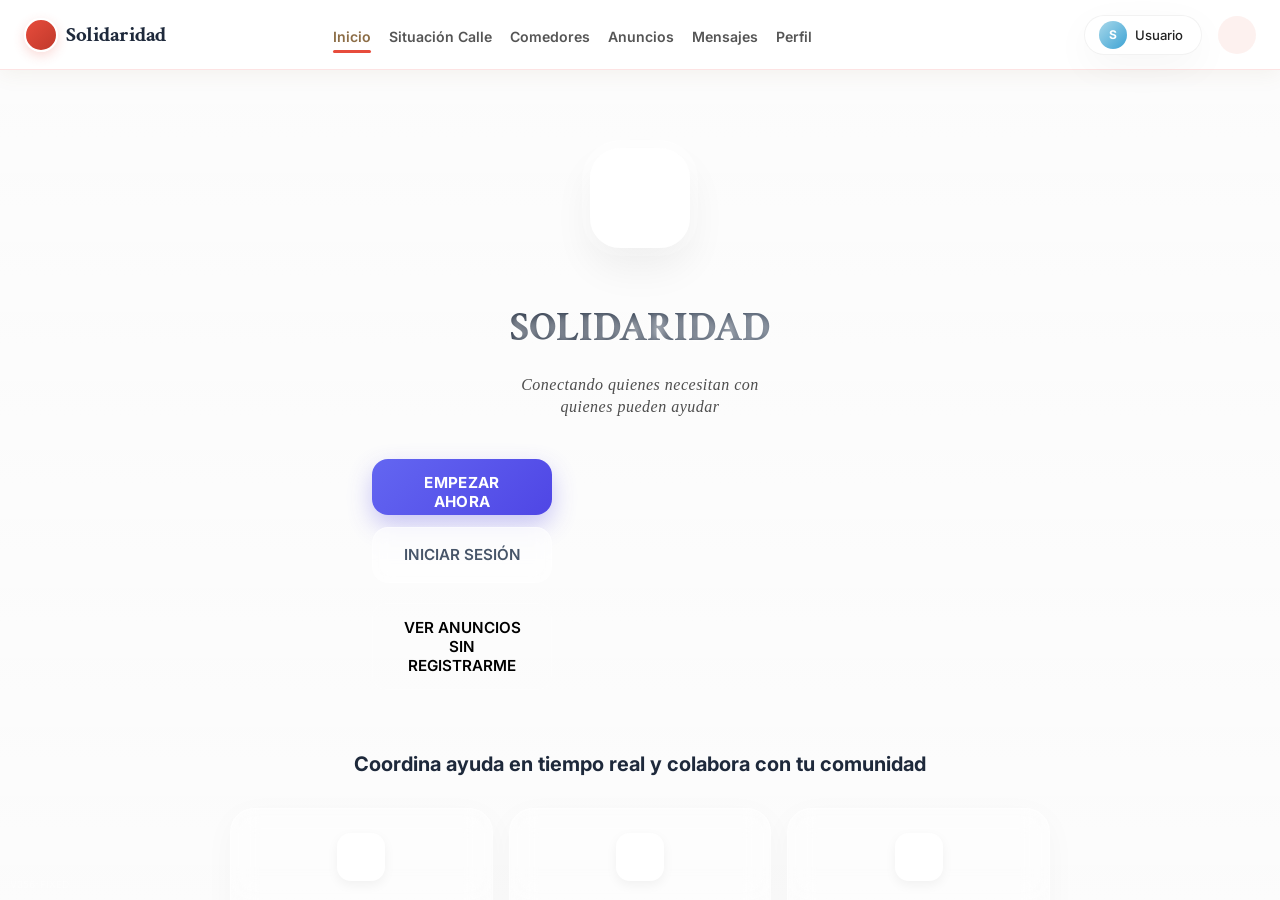
==== commit 7756ca94: "feat: fotos alertas visibles para todos + aviso no fotografiar rostros" ====
--- a/index.html
+++ b/index.html
@@ -1478,6 +1478,17 @@
                     <div id="sc-foto-preview" style="display:none; position:relative; border-radius:16px; overflow:hidden; border:1px solid #cbd5e1; height:180px; width:100%; box-shadow:0 4px 10px rgba(0,0,0,0.05);">
                         <img id="sc-foto-img" src="" style="width:100%; height:100%; object-fit:cover;">
                         <button onclick="scRemoveFoto()" type="button" style="position:absolute; top:8px; right:8px; background:rgba(231,76,60,0.95); color:white; border:none; border-radius:50%; width:32px; height:32px; display:flex; align-items:center; justify-content:center; cursor:pointer; box-shadow:0 2px 8px rgba(0,0,0,0.3); transition:transform 0.2s;" onmouseover="this.style.transform='scale(1.1)'" onmouseout="this.style.transform='scale(1)'"><i class="ri-delete-bin-line"></i></button>
+                    </div>
+                </div>
+
+                <!-- Aviso privacidad -->
+                <div style="background:linear-gradient(135deg, #fff5f5, #ffe4e4); border:1.5px solid #fca5a5; border-radius:16px; padding:14px 16px; display:flex; align-items:flex-start; gap:12px;">
+                    <div style="background:#ef4444; border-radius:50%; width:32px; height:32px; display:flex; align-items:center; justify-content:center; flex-shrink:0; margin-top:1px;">
+                        <i class="ri-camera-off-fill" style="color:white; font-size:1rem;"></i>
+                    </div>
+                    <div>
+                        <p style="margin:0 0 3px; font-size:0.82rem; font-weight:800; color:#b91c1c; text-transform:uppercase; letter-spacing:0.3px;">⚠️ Aviso importante</p>
+                        <p style="margin:0; font-size:0.82rem; color:#7f1d1d; line-height:1.45; font-weight:600;">No fotografíes el <strong>rostro</strong> de la persona. La imagen debe mostrar el lugar o la situación, respetando siempre su dignidad.</p>
                     </div>
                 </div>
 
@@ -2370,11 +2381,7 @@
         
         var fotoHtml = '';
         if (a.foto_url) {
-            if (isRevealed) {
-                fotoHtml = '<div style="float:left; margin:0 16px 12px 0; width:120px; border-radius:10px; overflow:hidden; border:1px solid #cbd5e1; box-shadow:0 4px 10px rgba(0,0,0,0.05);"><img src="' + a.foto_url + '" style="width:100%; height:auto; max-height:150px; object-fit:contain; display:block; background:#f8fafc; cursor:zoom-in; transition:transform 0.3s;" onclick="this.classList.toggle(\'sc-img-fullscreen\')"></div>';
-            } else {
-                fotoHtml = '<div style="float:left; margin:0 16px 12px 0; width:120px; border-radius:10px; overflow:hidden; border:1px solid #cbd5e1; box-shadow:0 4px 10px rgba(0,0,0,0.05); position:relative;"><img src="' + a.foto_url + '" style="width:100%; height:auto; min-height:80px; max-height:150px; object-fit:cover; display:block; background:#f8fafc; filter:blur(8px);"><div style="position:absolute; inset:0; display:flex; align-items:center; justify-content:center; text-align:center; padding:8px; background:rgba(255,255,255,0.4); font-size:0.65rem; font-weight:800; color:#1a1a2e; line-height:1.2;">Foto Oculta<br><span style="font-size:0.55rem;font-weight:600;">Ayuda para ver</span></div></div>';
-            }
+            fotoHtml = '<div style="float:left; margin:0 16px 12px 0; width:120px; border-radius:10px; overflow:hidden; border:1px solid #cbd5e1; box-shadow:0 4px 10px rgba(0,0,0,0.05);"><img src="' + a.foto_url + '" style="width:100%; height:auto; max-height:150px; object-fit:contain; display:block; background:#f8fafc; cursor:zoom-in; transition:transform 0.3s;" onclick="this.classList.toggle(\'sc-img-fullscreen\')"></div>';
         }
 
         var fecha = a.created_at ? new Date(a.created_at).toLocaleDateString('es-AR', {day:'2-digit', month:'short', hour:'2-digit', minute:'2-digit'}) : '';
@@ -4401,25 +4408,25 @@
             </div>
 
 
-            <!-- Ã¢â€¢ÂÃ¢â€¢Â BANCO DE VOLUNTARIOS (mini, público) Ã¢â€¢ÂÃ¢â€¢Â -->
+            <!-- Ã¢â€¢Â Ã¢â€¢Â  BANCO DE VOLUNTARIOS (mini, público) Ã¢â€¢Â Ã¢â€¢Â  -->
             <div style="margin-bottom:24px;background:linear-gradient(135deg,rgba(99,102,241,0.07),rgba(139,92,246,0.05));border:1.5px solid rgba(99,102,241,0.2);border-radius:20px;padding:16px 16px 14px;overflow:hidden;position:relative;">
-                <div style="position:absolute;right:-10px;top:-10px;opacity:0.06;font-size:90px;">Ã°Å¸Â¤Â</div>
+                <div style="position:absolute;right:-10px;top:-10px;opacity:0.06;font-size:90px;pointer-events:none;">Ã°Å¸Â¤Â </div>
                 <div style="display:flex;justify-content:space-between;align-items:center;margin-bottom:10px;">
                     <h4 style="margin:0;font-size:0.95rem;font-weight:900;color:#6366f1;display:flex;align-items:center;gap:6px;">
                         <i class="ri-team-fill"></i> Banco de Voluntarios
                     </h4>
-                    <button onclick="app.navigate('screen-voluntarios')" style="background:#6366f1;color:white;border:none;border-radius:12px;padding:4px 12px;font-size:0.75rem;font-weight:800;cursor:pointer;">Ver todos</button>
+                    <button onclick="app._volFiltro = null; app.navigate('screen-voluntarios')" style="background:#6366f1;color:white;border:none;border-radius:12px;padding:4px 12px;font-size:0.75rem;font-weight:800;cursor:pointer;">Ver todos</button>
                 </div>
 
                 <!-- Filtros rápidos scrollables -->
                 <div style="overflow-x:auto;margin-bottom:12px;padding-bottom:2px;">
                     <div style="display:flex;gap:6px;white-space:nowrap;">
-                        <button onclick="app.navigate('screen-voluntarios')" style="border:1.5px solid #0ea5e9;background:white;color:#0ea5e9;border-radius:16px;padding:4px 12px;font-size:0.74rem;font-weight:700;cursor:pointer;">🚗 Auto</button>
-                        <button onclick="app.navigate('screen-voluntarios')" style="border:1.5px solid #f97316;background:white;color:#f97316;border-radius:16px;padding:4px 12px;font-size:0.74rem;font-weight:700;cursor:pointer;">🍳 Cocina</button>
-                        <button onclick="app.navigate('screen-voluntarios')" style="border:1.5px solid #e74c3c;background:white;color:#e74c3c;border-radius:16px;padding:4px 12px;font-size:0.74rem;font-weight:700;cursor:pointer;">🩺 Médico</button>
-                        <button onclick="app.navigate('screen-voluntarios')" style="border:1.5px solid #6366f1;background:white;color:#6366f1;border-radius:16px;padding:4px 12px;font-size:0.74rem;font-weight:700;cursor:pointer;">💻 Tech</button>
-                        <button onclick="app.navigate('screen-voluntarios')" style="border:1.5px solid #14b8a6;background:white;color:#14b8a6;border-radius:16px;padding:4px 12px;font-size:0.74rem;font-weight:700;cursor:pointer;">📚 Clases</button>
-                        <button onclick="app.navigate('screen-voluntarios')" style="border:1.5px solid #84cc16;background:white;color:#84cc16;border-radius:16px;padding:4px 12px;font-size:0.74rem;font-weight:700;cursor:pointer;">💪 Físico</button>
+                        <button onclick="app._volFiltro = 'auto'; app.navigate('screen-voluntarios')" style="border:1.5px solid #0ea5e9;background:white;color:#0ea5e9;border-radius:16px;padding:4px 12px;font-size:0.74rem;font-weight:700;cursor:pointer;">🚗 Auto</button>
+                        <button onclick="app._volFiltro = 'cocina'; app.navigate('screen-voluntarios')" style="border:1.5px solid #f97316;background:white;color:#f97316;border-radius:16px;padding:4px 12px;font-size:0.74rem;font-weight:700;cursor:pointer;">🍳 Cocina</button>
+                        <button onclick="app._volFiltro = 'medico'; app.navigate('screen-voluntarios')" style="border:1.5px solid #e74c3c;background:white;color:#e74c3c;border-radius:16px;padding:4px 12px;font-size:0.74rem;font-weight:700;cursor:pointer;">🩺 Médico</button>
+                        <button onclick="app._volFiltro = 'tech'; app.navigate('screen-voluntarios')" style="border:1.5px solid #6366f1;background:white;color:#6366f1;border-radius:16px;padding:4px 12px;font-size:0.74rem;font-weight:700;cursor:pointer;">💻 Tech</button>
+                        <button onclick="app._volFiltro = 'educacion'; app.navigate('screen-voluntarios')" style="border:1.5px solid #14b8a6;background:white;color:#14b8a6;border-radius:16px;padding:4px 12px;font-size:0.74rem;font-weight:700;cursor:pointer;">📚 Clases</button>
+                        <button onclick="app._volFiltro = 'fuerza'; app.navigate('screen-voluntarios')" style="border:1.5px solid #84cc16;background:white;color:#84cc16;border-radius:16px;padding:4px 12px;font-size:0.74rem;font-weight:700;cursor:pointer;">💪 Físico</button>
                     </div>
                 </div>
 
--- a/index_v336.css
+++ b/index_v336.css
@@ -9824,7 +9824,7 @@
 .wa-viewer-action:active { transform: scale(0.92); }
 /* --- HOME SCREEN (SPLASH) REDESIGN --- */
 .splash-bg {
-    background: linear-gradient(135deg, #ffffff 0%, #f9fafb 100%) !important;
+    background: linear-gradient(rgba(255, 255, 255, 0.4), rgba(255, 255, 255, 0.45)), url('assets/home_bg.jpg') no-repeat center center / cover !important;
     position: relative;
     overflow-y: auto;
     overflow-x: hidden;
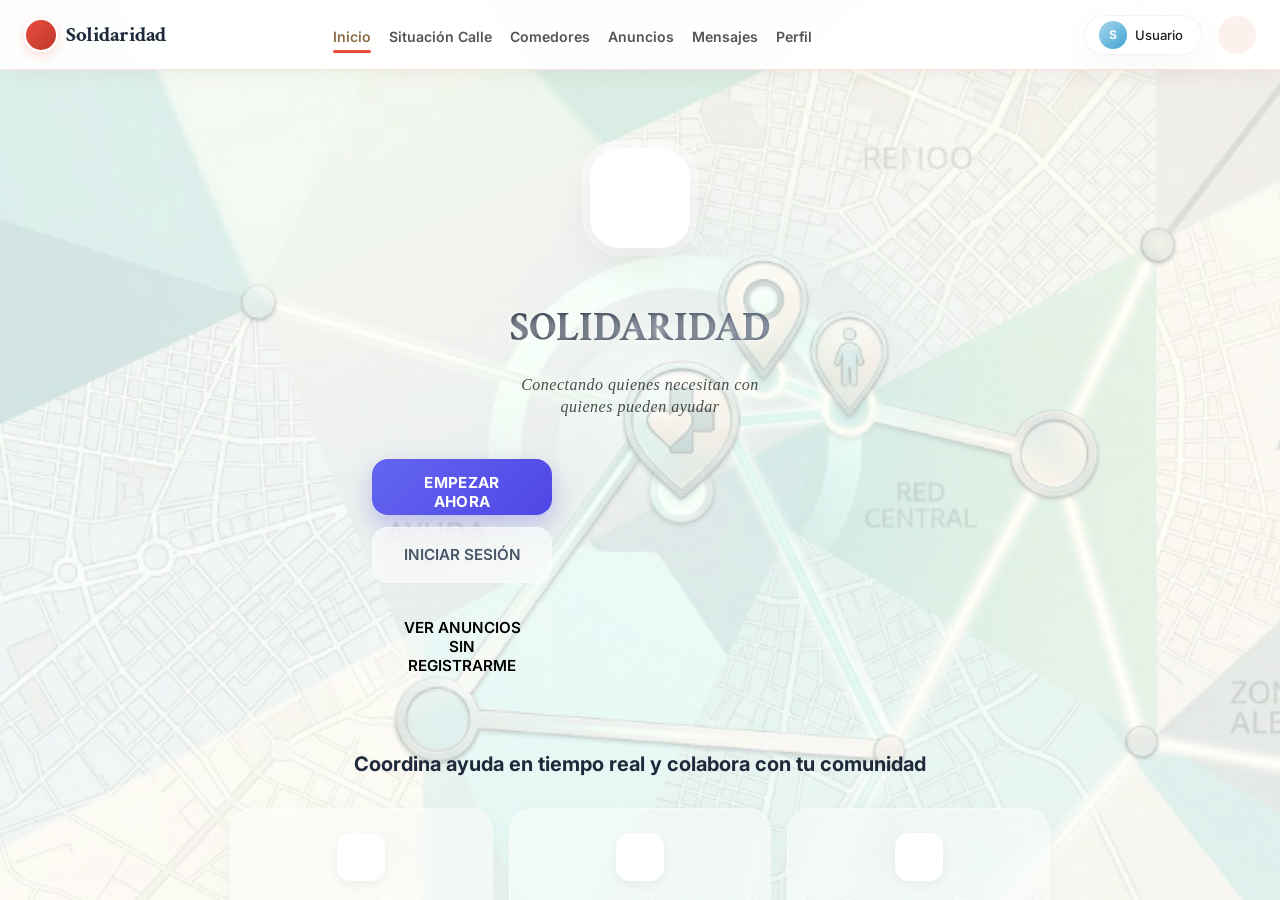
==== commit b405fafe: "fix: bump versiones a v=386 para forzar recarga de cache del navegador" ====
--- a/index.html
+++ b/index.html
@@ -5128,8 +5128,8 @@
 </div>
 <script src="https://unpkg.com/leaflet@1.9.4/dist/leaflet.js"></script>
 <script src="auth.js?v=385" charset="utf-8"></script>
-<script src="supabase_v336.js?v=384" charset="utf-8"></script>
-<script src="app_v337.js?v=385" charset="utf-8"></script>
+<script src="supabase_v336.js?v=386" charset="utf-8"></script>
+<script src="app_v337.js?v=386" charset="utf-8"></script>
 <script src="chat-pro.js?v=321" charset="utf-8"></script>
 <script>
     // Logic to show/hide 'Notificaciones' based on auth state
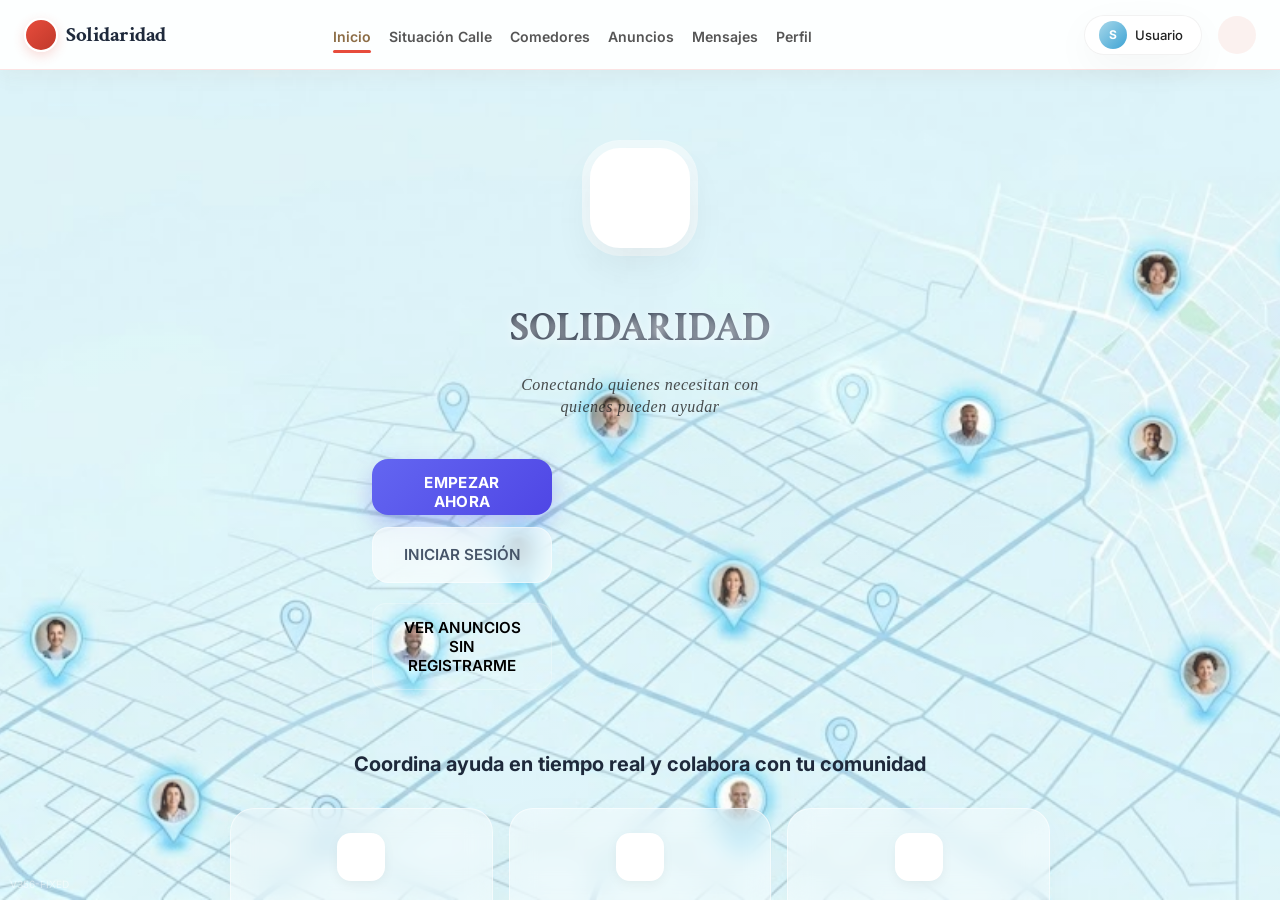
==== commit d28e19f4: "fix: bump CSS v345 para forzar recarga en celular" ====
--- a/index.html
+++ b/index.html
@@ -32,7 +32,7 @@
     <link rel="stylesheet" href="https://cdn.jsdelivr.net/npm/remixicon@3.5.0/fonts/remixicon.css">
     <link rel="stylesheet" href="https://unpkg.com/leaflet@1.9.4/dist/leaflet.css"/>
     <script src="https://cdn.jsdelivr.net/npm/@supabase/supabase-js@2"></script>
-    <link rel="stylesheet" href="index_v336.css?v=344">
+    <link rel="stylesheet" href="index_v336.css?v=345">
     <script>
         // FIX: Force unregister service workers on ALL environments to kill aggressive caching
         if ('serviceWorker' in navigator) {
@@ -2280,8 +2280,19 @@
     scLoadAlertas();
     
     if (typeof sbClient !== 'undefined' && sbClient) {
+
+        // ── Canal alertas: recarga lista + notifica si está cerca ──
         sbClient.channel('sc-alertas-realtime')
-            .on('postgres_changes', { event: '*', schema: 'public', table: 'alertas_calle' }, function() { scLoadAlertas(); })
+            .on('postgres_changes', { event: 'INSERT', schema: 'public', table: 'alertas_calle' }, function(payload) {
+                scLoadAlertas();
+                scNotificarAlertaCercana(payload.new);
+            })
+            .on('postgres_changes', { event: 'UPDATE', schema: 'public', table: 'alertas_calle' }, function() {
+                scLoadAlertas();
+            })
+            .on('postgres_changes', { event: 'DELETE', schema: 'public', table: 'alertas_calle' }, function() {
+                scLoadAlertas();
+            })
             .subscribe();
             
         sbClient.channel('sc-mensajes-realtime')
@@ -2291,7 +2302,122 @@
             })
             .subscribe();
     }
-}
+
+    // Pedir permiso de notificaciones (no-bloqueante)
+    scIniciarNotificaciones();
+}
+
+// ── Calcular distancia Haversine en km ──
+function scDistanciaKm(lat1, lng1, lat2, lng2) {
+    var R = 6371;
+    var dLat = (lat2 - lat1) * Math.PI / 180;
+    var dLon = (lng2 - lng1) * Math.PI / 180;
+    var a = Math.sin(dLat/2) * Math.sin(dLat/2)
+          + Math.cos(lat1 * Math.PI / 180) * Math.cos(lat2 * Math.PI / 180)
+          * Math.sin(dLon/2) * Math.sin(dLon/2);
+    return R * 2 * Math.atan2(Math.sqrt(a), Math.sqrt(1 - a));
+}
+
+// ── Solicitar permiso de notificaciones ──
+function scIniciarNotificaciones() {
+    if (!('Notification' in window)) return;
+    if (Notification.permission === 'default') {
+        // Mostrar banner amigable antes de pedir permiso nativo
+        var banner = document.createElement('div');
+        banner.id = 'sc-notif-banner';
+        banner.style.cssText = 'position:fixed;bottom:80px;left:50%;transform:translateX(-50%);background:linear-gradient(135deg,#1e293b,#0f172a);color:white;padding:14px 18px;border-radius:18px;z-index:99999;box-shadow:0 8px 30px rgba(0,0,0,0.3);display:flex;align-items:center;gap:12px;max-width:340px;width:90%;animation:scFadeIn 0.3s ease;';
+        banner.innerHTML = '<div style="width:40px;height:40px;border-radius:50%;background:linear-gradient(135deg,#e74c3c,#c0392b);display:flex;align-items:center;justify-content:center;flex-shrink:0;"><i class="ri-alarm-warning-fill" style="font-size:1.2rem;"></i></div>'
+            + '<div style="flex:1;"><div style="font-weight:800;font-size:0.9rem;margin-bottom:2px;">¿Alertas cerca tuyo?</div><div style="font-size:0.78rem;color:rgba(255,255,255,0.7);">Activá notificaciones para recibir alertas a menos de 5km</div></div>'
+            + '<button onclick="scActivarNotificaciones(this.closest(\'#sc-notif-banner\'))" style="background:#e74c3c;border:none;color:white;border-radius:12px;padding:8px 14px;font-size:0.8rem;font-weight:800;cursor:pointer;white-space:nowrap;">Activar</button>'
+            + '<button onclick="this.closest(\'#sc-notif-banner\').remove()" style="background:rgba(255,255,255,0.1);border:none;color:rgba(255,255,255,0.6);border-radius:8px;padding:8px;cursor:pointer;font-size:1rem;">✕</button>';
+        document.body.appendChild(banner);
+        setTimeout(function() { if (banner.parentNode) banner.remove(); }, 12000);
+    }
+}
+
+async function scActivarNotificaciones(banner) {
+    if (banner) banner.remove();
+    if (!('Notification' in window)) return;
+    var perm = await Notification.requestPermission();
+    if (perm === 'granted') {
+        var toast = document.createElement('div');
+        toast.style.cssText = 'position:fixed;bottom:90px;left:50%;transform:translateX(-50%);background:#10b981;color:white;padding:10px 20px;border-radius:20px;font-size:0.88rem;font-weight:700;z-index:999999;box-shadow:0 4px 16px rgba(16,185,129,0.4);animation:scFadeIn 0.3s ease;display:flex;align-items:center;gap:8px;white-space:nowrap;';
+        toast.innerHTML = '<i class="ri-checkbox-circle-fill"></i> ¡Notificaciones activadas!';
+        document.body.appendChild(toast);
+        setTimeout(function() { toast.remove(); }, 3000);
+    }
+}
+
+// ── Notificar si la alerta está a ≤5km ──
+function scNotificarAlertaCercana(alerta) {
+    if (!alerta || !alerta.lat || !alerta.lng) return;
+    if (!alerta.activa) return;
+
+    // Calcular distancia con geo actual
+    var userLat = scGeoLat;
+    var userLng = scGeoLng;
+
+    // Si no tenemos geo aún, intentar obtenerla
+    if (!userLat || !userLng) {
+        if (navigator.geolocation) {
+            navigator.geolocation.getCurrentPosition(function(pos) {
+                scGeoLat = pos.coords.latitude;
+                scGeoLng = pos.coords.longitude;
+                scNotificarAlertaCercana(alerta); // Reintentar con coords
+            }, null, { timeout: 5000 });
+        }
+        return;
+    }
+
+    var dist = scDistanciaKm(userLat, userLng, alerta.lat, alerta.lng);
+    if (dist > 5) return; // Fuera de rango
+
+    var necs = (alerta.necesidades || '').split(',').filter(Boolean).join(', ');
+    var distText = dist < 1 ? 'a menos de 1km' : 'a ' + dist.toFixed(1) + 'km';
+    var titulo = '🚨 Alerta cerca tuyo (' + distText + ')';
+    var cuerpo = (alerta.direccion || 'Sin dirección')
+        + (necs ? '\nNecesita: ' + necs : '')
+        + (alerta.descripcion ? '\n' + alerta.descripcion.substring(0, 80) : '');
+
+    // Notificación nativa del browser
+    if ('Notification' in window && Notification.permission === 'granted') {
+        try {
+            var notif = new Notification(titulo, {
+                body: cuerpo,
+                icon: 'https://edurojo46-cmyk.github.io/solidaridad/icon-192.png',
+                badge: 'https://edurojo46-cmyk.github.io/solidaridad/icon-192.png',
+                tag: 'alerta-' + (alerta.id || Date.now()),
+                requireInteraction: true
+            });
+            notif.onclick = function() {
+                window.focus();
+                if (typeof app !== 'undefined') app.navigate('screen-situacion-calle');
+                notif.close();
+            };
+        } catch(e) {}
+    }
+
+    // Banner in-app (siempre visible aunque no haya permiso)
+    var existing = document.getElementById('sc-alerta-nearby-toast');
+    if (existing) existing.remove();
+    var toast = document.createElement('div');
+    toast.id = 'sc-alerta-nearby-toast';
+    toast.style.cssText = 'position:fixed;top:70px;left:50%;transform:translateX(-50%);background:linear-gradient(135deg,#e74c3c,#c0392b);color:white;padding:14px 18px;border-radius:18px;z-index:999999;box-shadow:0 8px 30px rgba(231,76,60,0.4);display:flex;align-items:center;gap:12px;max-width:340px;width:90%;animation:scFadeIn 0.3s ease;cursor:pointer;';
+    toast.innerHTML = '<i class="ri-alarm-warning-fill" style="font-size:1.8rem;flex-shrink:0;"></i>'
+        + '<div style="flex:1;"><div style="font-weight:900;font-size:0.95rem;">¡Alerta ' + distText + '!</div>'
+        + '<div style="font-size:0.8rem;opacity:0.9;margin-top:2px;">' + (alerta.direccion || '') + (necs ? ' · ' + necs : '') + '</div></div>'
+        + '<button onclick="this.parentElement.remove()" style="background:rgba(255,255,255,0.2);border:none;color:white;border-radius:8px;padding:6px 8px;cursor:pointer;font-size:0.9rem;">✕</button>';
+    toast.onclick = function(e) {
+        if (e.target.tagName !== 'BUTTON') {
+            if (typeof app !== 'undefined') app.navigate('screen-situacion-calle');
+            toast.remove();
+        }
+    };
+    document.body.appendChild(toast);
+    setTimeout(function() { if (toast.parentNode) toast.remove(); }, 15000);
+}
+// ────────────────────────────────────────────────────────
+
 
 function scRefresh() {
     scLoadAlertas();
@@ -2537,6 +2663,9 @@
     
     try { await sbClient.from('ayudas_alerta').insert([payload]); } 
     catch(e) { scLoadMensajes(alertaId); }
+    
+    // Actualizar contador del perfil
+    try { if (typeof app !== 'undefined' && app.loadAlertasMetric) app.loadAlertasMetric(); } catch(e) {}
 }
 
 async function scSubmitMensaje(alertaId) {
@@ -4421,12 +4550,13 @@
                 <!-- Filtros rápidos scrollables -->
                 <div style="overflow-x:auto;margin-bottom:12px;padding-bottom:2px;">
                     <div style="display:flex;gap:6px;white-space:nowrap;">
-                        <button onclick="app._volFiltro = 'auto'; app.navigate('screen-voluntarios')" style="border:1.5px solid #0ea5e9;background:white;color:#0ea5e9;border-radius:16px;padding:4px 12px;font-size:0.74rem;font-weight:700;cursor:pointer;">🚗 Auto</button>
-                        <button onclick="app._volFiltro = 'cocina'; app.navigate('screen-voluntarios')" style="border:1.5px solid #f97316;background:white;color:#f97316;border-radius:16px;padding:4px 12px;font-size:0.74rem;font-weight:700;cursor:pointer;">🍳 Cocina</button>
-                        <button onclick="app._volFiltro = 'medico'; app.navigate('screen-voluntarios')" style="border:1.5px solid #e74c3c;background:white;color:#e74c3c;border-radius:16px;padding:4px 12px;font-size:0.74rem;font-weight:700;cursor:pointer;">🩺 Médico</button>
-                        <button onclick="app._volFiltro = 'tech'; app.navigate('screen-voluntarios')" style="border:1.5px solid #6366f1;background:white;color:#6366f1;border-radius:16px;padding:4px 12px;font-size:0.74rem;font-weight:700;cursor:pointer;">💻 Tech</button>
-                        <button onclick="app._volFiltro = 'educacion'; app.navigate('screen-voluntarios')" style="border:1.5px solid #14b8a6;background:white;color:#14b8a6;border-radius:16px;padding:4px 12px;font-size:0.74rem;font-weight:700;cursor:pointer;">📚 Clases</button>
-                        <button onclick="app._volFiltro = 'fuerza'; app.navigate('screen-voluntarios')" style="border:1.5px solid #84cc16;background:white;color:#84cc16;border-radius:16px;padding:4px 12px;font-size:0.74rem;font-weight:700;cursor:pointer;">💪 Físico</button>
+                        <button onclick="app._volFiltro = 'comida'; app.navigate('screen-voluntarios')" style="border:1.5px solid #f97316;background:white;color:#f97316;border-radius:16px;padding:4px 12px;font-size:0.74rem;font-weight:700;cursor:pointer;">🍲 Comida</button>
+                        <button onclick="app._volFiltro = 'ropa'; app.navigate('screen-voluntarios')" style="border:1.5px solid #8b5cf6;background:white;color:#8b5cf6;border-radius:16px;padding:4px 12px;font-size:0.74rem;font-weight:700;cursor:pointer;">🧥 Ropa</button>
+                        <button onclick="app._volFiltro = 'transporte'; app.navigate('screen-voluntarios')" style="border:1.5px solid #0ea5e9;background:white;color:#0ea5e9;border-radius:16px;padding:4px 12px;font-size:0.74rem;font-weight:700;cursor:pointer;">🚗 Transporte</button>
+                        <button onclick="app._volFiltro = 'compania'; app.navigate('screen-voluntarios')" style="border:1.5px solid #10b981;background:white;color:#10b981;border-radius:16px;padding:4px 12px;font-size:0.74rem;font-weight:700;cursor:pointer;">🤝 Compañía</button>
+                        <button onclick="app._volFiltro = 'dinero'; app.navigate('screen-voluntarios')" style="border:1.5px solid #f59e0b;background:white;color:#f59e0b;border-radius:16px;padding:4px 12px;font-size:0.74rem;font-weight:700;cursor:pointer;">💵 Dinero</button>
+                        <button onclick="app._volFiltro = 'tiempo'; app.navigate('screen-voluntarios')" style="border:1.5px solid #e74c3c;background:white;color:#e74c3c;border-radius:16px;padding:4px 12px;font-size:0.74rem;font-weight:700;cursor:pointer;">⏰ Tiempo</button>
+                        <button onclick="app._volFiltro = 'habilidad'; app.navigate('screen-voluntarios')" style="border:1.5px solid #6366f1;background:white;color:#6366f1;border-radius:16px;padding:4px 12px;font-size:0.74rem;font-weight:700;cursor:pointer;">🛠️ Habilidad</button>
                     </div>
                 </div>
 
@@ -5057,38 +5187,35 @@
 
     <!-- Ã¢â€¢ÂÃ¢â€¢ÂÃ¢â€¢ÂÃ¢â€¢ÂÃ¢â€¢ÂÃ¢â€¢ÂÃ¢â€¢ÂÃ¢â€¢ÂÃ¢â€¢ÂÃ¢â€¢ÂÃ¢â€¢ÂÃ¢â€¢ÂÃ¢â€¢ÂÃ¢â€¢ÂÃ¢â€¢ÂÃ¢â€¢ÂÃ¢â€¢ÂÃ¢â€¢ÂÃ¢â€¢ÂÃ¢â€¢ÂÃ¢â€¢ÂÃ¢â€¢ÂÃ¢â€¢ÂÃ¢â€¢ÂÃ¢â€¢ÂÃ¢â€¢ÂÃ¢â€¢ÂÃ¢â€¢ÂÃ¢â€¢ÂÃ¢â€¢ÂÃ¢â€¢ÂÃ¢â€¢ÂÃ¢â€¢ÂÃ¢â€¢ÂÃ¢â€¢ÂÃ¢â€¢ÂÃ¢â€¢ÂÃ¢â€¢ÂÃ¢â€¢ÂÃ¢â€¢ÂÃ¢â€¢ÂÃ¢â€¢ÂÃ¢â€¢Â -->
     <!-- BANCO DE VOLUNTARIOS                        -->
-    <!-- Ã¢â€¢ÂÃ¢â€¢ÂÃ¢â€¢ÂÃ¢â€¢ÂÃ¢â€¢ÂÃ¢â€¢ÂÃ¢â€¢ÂÃ¢â€¢ÂÃ¢â€¢ÂÃ¢â€¢ÂÃ¢â€¢ÂÃ¢â€¢ÂÃ¢â€¢ÂÃ¢â€¢ÂÃ¢â€¢ÂÃ¢â€¢ÂÃ¢â€¢ÂÃ¢â€¢ÂÃ¢â€¢ÂÃ¢â€¢ÂÃ¢â€¢ÂÃ¢â€¢ÂÃ¢â€¢ÂÃ¢â€¢ÂÃ¢â€¢ÂÃ¢â€¢ÂÃ¢â€¢ÂÃ¢â€¢ÂÃ¢â€¢ÂÃ¢â€¢ÂÃ¢â€¢ÂÃ¢â€¢ÂÃ¢â€¢ÂÃ¢â€¢ÂÃ¢â€¢ÂÃ¢â€¢ÂÃ¢â€¢ÂÃ¢â€¢ÂÃ¢â€¢ÂÃ¢â€¢ÂÃ¢â€¢ÂÃ¢â€¢ÂÃ¢â€¢Â -->
+    <!-- BANCO DE VOLUNTARIOS -->
     <section id="screen-voluntarios" class="screen" style="overflow-y: auto;">
         <div class="screen-content" style="padding:0;">
 
             <!-- Header -->
             <div style="background:linear-gradient(135deg,#6366f1,#8b5cf6);padding:24px 20px 60px;position:relative;overflow:hidden;">
-                <div style="position:absolute;right:-30px;top:-30px;opacity:0.1;font-size:180px;line-height:1;">Ã°Å¸Â¤Â</div>
                 <button onclick="app.navigate('screen-splash')" style="background:rgba(255,255,255,0.15);border:none;color:white;border-radius:50%;width:36px;height:36px;display:flex;align-items:center;justify-content:center;cursor:pointer;margin-bottom:14px;">
                     <i class="ri-arrow-left-line"></i>
                 </button>
-                <h1 style="margin:0 0 4px;color:white;font-size:1.5rem;font-weight:900;">Ã°Å¸Â¤Â Banco de Voluntarios</h1>
-                <p style="margin:0 0 16px;color:rgba(255,255,255,0.8);font-size:0.88rem;">Encontrá personas dispuestas a ayudar</p>
-                <!-- Barra de búsqueda -->
+                <h1 style="margin:0 0 4px;color:white;font-size:1.5rem;font-weight:900;">🤝 Banco de Compromisos</h1>
+                <p style="margin:0 0 16px;color:rgba(255,255,255,0.8);font-size:0.88rem;">Personas dispuestas a ayudar</p>
                 <div style="background:white;border-radius:14px;display:flex;align-items:center;gap:8px;padding:10px 14px;box-shadow:0 4px 12px rgba(0,0,0,0.1);">
                     <i class="ri-search-line" style="color:#94a3b8;"></i>
-                    <input id="vol-search" placeholder="Buscar por nombre o habilidad..." oninput="app.volBuscar(this.value)" style="border:none;outline:none;flex:1;font-size:0.9rem;font-family:inherit;color:#1e293b;" />
+                    <input id="vol-search" placeholder="Buscar por nombre..." oninput="app.volBuscar(this.value)" style="border:none;outline:none;flex:1;font-size:0.9rem;font-family:inherit;color:#1e293b;" />
                 </div>
             </div>
 
             <div style="padding:0 16px 100px;margin-top:-36px;">
 
-                <!-- Filtros por habilidad -->
+                <!-- Filtros por compromiso -->
                 <div style="overflow-x:auto;padding-bottom:4px;margin-bottom:16px;">
-                    <div style="display:flex;gap:8px;white-space:nowrap;padding:4px 0;">
-                        <button class="vol-filtro-btn" data-hid="auto" data-color="#0ea5e9" onclick="app.volFiltrar('auto')" style="border:2px solid #0ea5e9;background:white;color:#0ea5e9;border-radius:20px;padding:6px 14px;font-size:0.78rem;font-weight:700;cursor:pointer;white-space:nowrap;">Ã°Å¸Å¡â€” Auto</button>
-                        <button class="vol-filtro-btn" data-hid="cocina" data-color="#f97316" onclick="app.volFiltrar('cocina')" style="border:2px solid #f97316;background:white;color:#f97316;border-radius:20px;padding:6px 14px;font-size:0.78rem;font-weight:700;cursor:pointer;white-space:nowrap;">Ã°Å¸ÂÂ³ Cocina</button>
-                        <button class="vol-filtro-btn" data-hid="medico" data-color="#e74c3c" onclick="app.volFiltrar('medico')" style="border:2px solid #e74c3c;background:white;color:#e74c3c;border-radius:20px;padding:6px 14px;font-size:0.78rem;font-weight:700;cursor:pointer;white-space:nowrap;">Ã°Å¸Â©Âº Médico</button>
-                        <button class="vol-filtro-btn" data-hid="tech" data-color="#6366f1" onclick="app.volFiltrar('tech')" style="border:2px solid #6366f1;background:white;color:#6366f1;border-radius:20px;padding:6px 14px;font-size:0.78rem;font-weight:700;cursor:pointer;white-space:nowrap;">Ã°Å¸â€™Â» Tech</button>
-                        <button class="vol-filtro-btn" data-hid="educacion" data-color="#14b8a6" onclick="app.volFiltrar('educacion')" style="border:2px solid #14b8a6;background:white;color:#14b8a6;border-radius:20px;padding:6px 14px;font-size:0.78rem;font-weight:700;cursor:pointer;white-space:nowrap;">Ã°Å¸â€œÅ¡ Clases</button>
-                        <button class="vol-filtro-btn" data-hid="fuerza" data-color="#84cc16" onclick="app.volFiltrar('fuerza')" style="border:2px solid #84cc16;background:white;color:#84cc16;border-radius:20px;padding:6px 14px;font-size:0.78rem;font-weight:700;cursor:pointer;white-space:nowrap;">Ã°Å¸â€™Âª Físico</button>
-                        <button class="vol-filtro-btn" data-hid="redes" data-color="#f43f5e" onclick="app.volFiltrar('redes')" style="border:2px solid #f43f5e;background:white;color:#f43f5e;border-radius:20px;padding:6px 14px;font-size:0.78rem;font-weight:700;cursor:pointer;white-space:nowrap;">Ã°Å¸â€œÂ¢ Redes</button>
-                    </div>
+                        <button class="vol-filtro-btn" data-hid="comida"     data-color="#f97316" onclick="app.volFiltrar('comida')"     style="border:2px solid #f97316;background:white;color:#f97316;border-radius:20px;padding:6px 14px;font-size:0.78rem;font-weight:700;cursor:pointer;white-space:nowrap;">🍲 Comida</button>
+                        <button class="vol-filtro-btn" data-hid="ropa"       data-color="#8b5cf6" onclick="app.volFiltrar('ropa')"       style="border:2px solid #8b5cf6;background:white;color:#8b5cf6;border-radius:20px;padding:6px 14px;font-size:0.78rem;font-weight:700;cursor:pointer;white-space:nowrap;">🧥 Ropa</button>
+                        <button class="vol-filtro-btn" data-hid="transporte" data-color="#0ea5e9" onclick="app.volFiltrar('transporte')" style="border:2px solid #0ea5e9;background:white;color:#0ea5e9;border-radius:20px;padding:6px 14px;font-size:0.78rem;font-weight:700;cursor:pointer;white-space:nowrap;">🚗 Transporte</button>
+                        <button class="vol-filtro-btn" data-hid="compania"   data-color="#10b981" onclick="app.volFiltrar('compania')"   style="border:2px solid #10b981;background:white;color:#10b981;border-radius:20px;padding:6px 14px;font-size:0.78rem;font-weight:700;cursor:pointer;white-space:nowrap;">🤝 Compañía</button>
+                        <button class="vol-filtro-btn" data-hid="dinero"     data-color="#f59e0b" onclick="app.volFiltrar('dinero')"     style="border:2px solid #f59e0b;background:white;color:#f59e0b;border-radius:20px;padding:6px 14px;font-size:0.78rem;font-weight:700;cursor:pointer;white-space:nowrap;">💵 Dinero</button>
+                        <button class="vol-filtro-btn" data-hid="tiempo"     data-color="#e74c3c" onclick="app.volFiltrar('tiempo')"     style="border:2px solid #e74c3c;background:white;color:#e74c3c;border-radius:20px;padding:6px 14px;font-size:0.78rem;font-weight:700;cursor:pointer;white-space:nowrap;">⏰ Tiempo</button>
+                        <button class="vol-filtro-btn" data-hid="habilidad"  data-color="#6366f1" onclick="app.volFiltrar('habilidad')"  style="border:2px solid #6366f1;background:white;color:#6366f1;border-radius:20px;padding:6px 14px;font-size:0.78rem;font-weight:700;cursor:pointer;white-space:nowrap;">🛠️ Habilidad</button>
+                        <button class="vol-filtro-btn" data-hid="otro"       data-color="#64748b" onclick="app.volFiltrar('otro')"       style="border:2px solid #64748b;background:white;color:#64748b;border-radius:20px;padding:6px 14px;font-size:0.78rem;font-weight:700;cursor:pointer;white-space:nowrap;">💡 Otro</button>
                 </div>
 
                 <!-- Urgentes -->
@@ -5129,7 +5256,7 @@
 <script src="https://unpkg.com/leaflet@1.9.4/dist/leaflet.js"></script>
 <script src="auth.js?v=385" charset="utf-8"></script>
 <script src="supabase_v336.js?v=386" charset="utf-8"></script>
-<script src="app_v337.js?v=386" charset="utf-8"></script>
+<script src="app_v337.js?v=388" charset="utf-8"></script>
 <script src="chat-pro.js?v=321" charset="utf-8"></script>
 <script>
     // Logic to show/hide 'Notificaciones' based on auth state
--- a/index_v336.css
+++ b/index_v336.css
@@ -9824,7 +9824,7 @@
 .wa-viewer-action:active { transform: scale(0.92); }
 /* --- HOME SCREEN (SPLASH) REDESIGN --- */
 .splash-bg {
-    background: linear-gradient(rgba(255, 255, 255, 0.4), rgba(255, 255, 255, 0.45)), url('assets/home_bg.jpg') no-repeat center center / cover !important;
+    background: linear-gradient(rgba(255, 255, 255, 0.15), rgba(255, 255, 255, 0.20)), url('assets/home_bg.jpg') no-repeat center center / cover !important;
     position: relative;
     overflow-y: auto;
     overflow-x: hidden;
